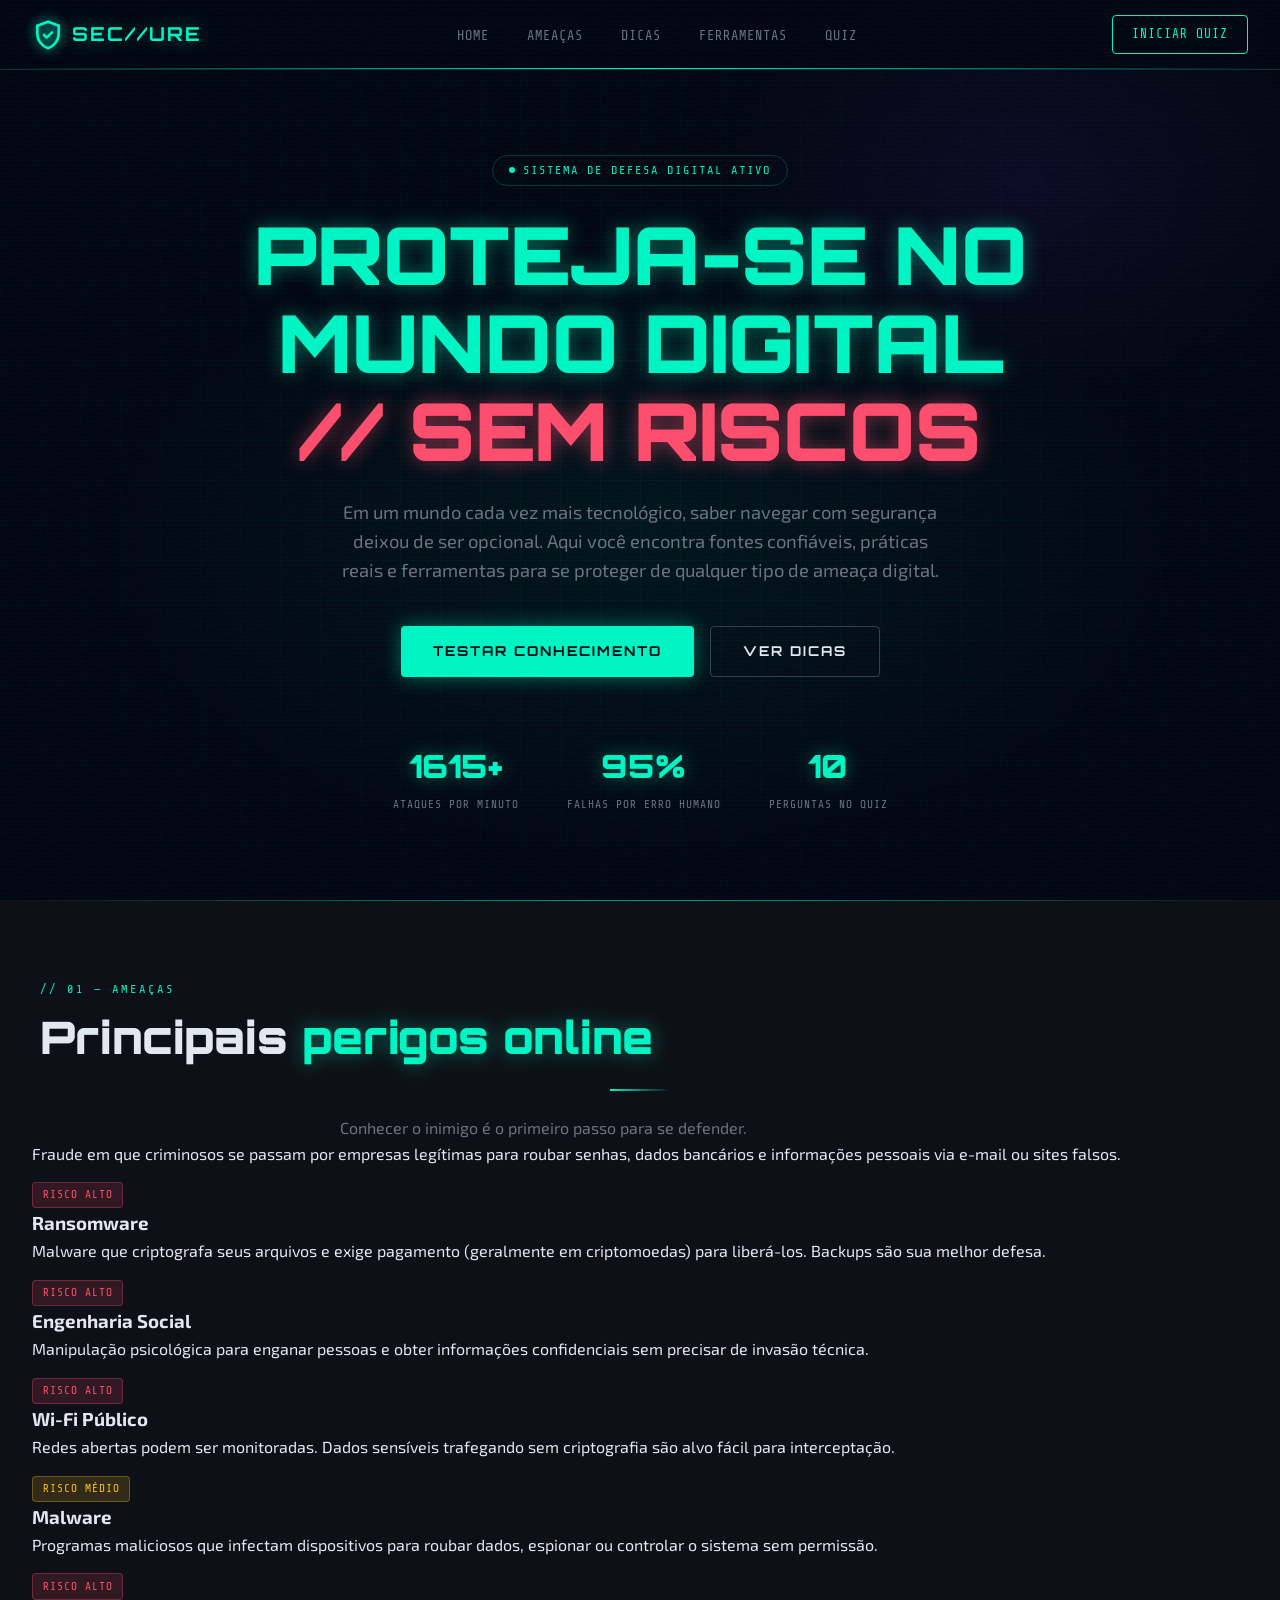
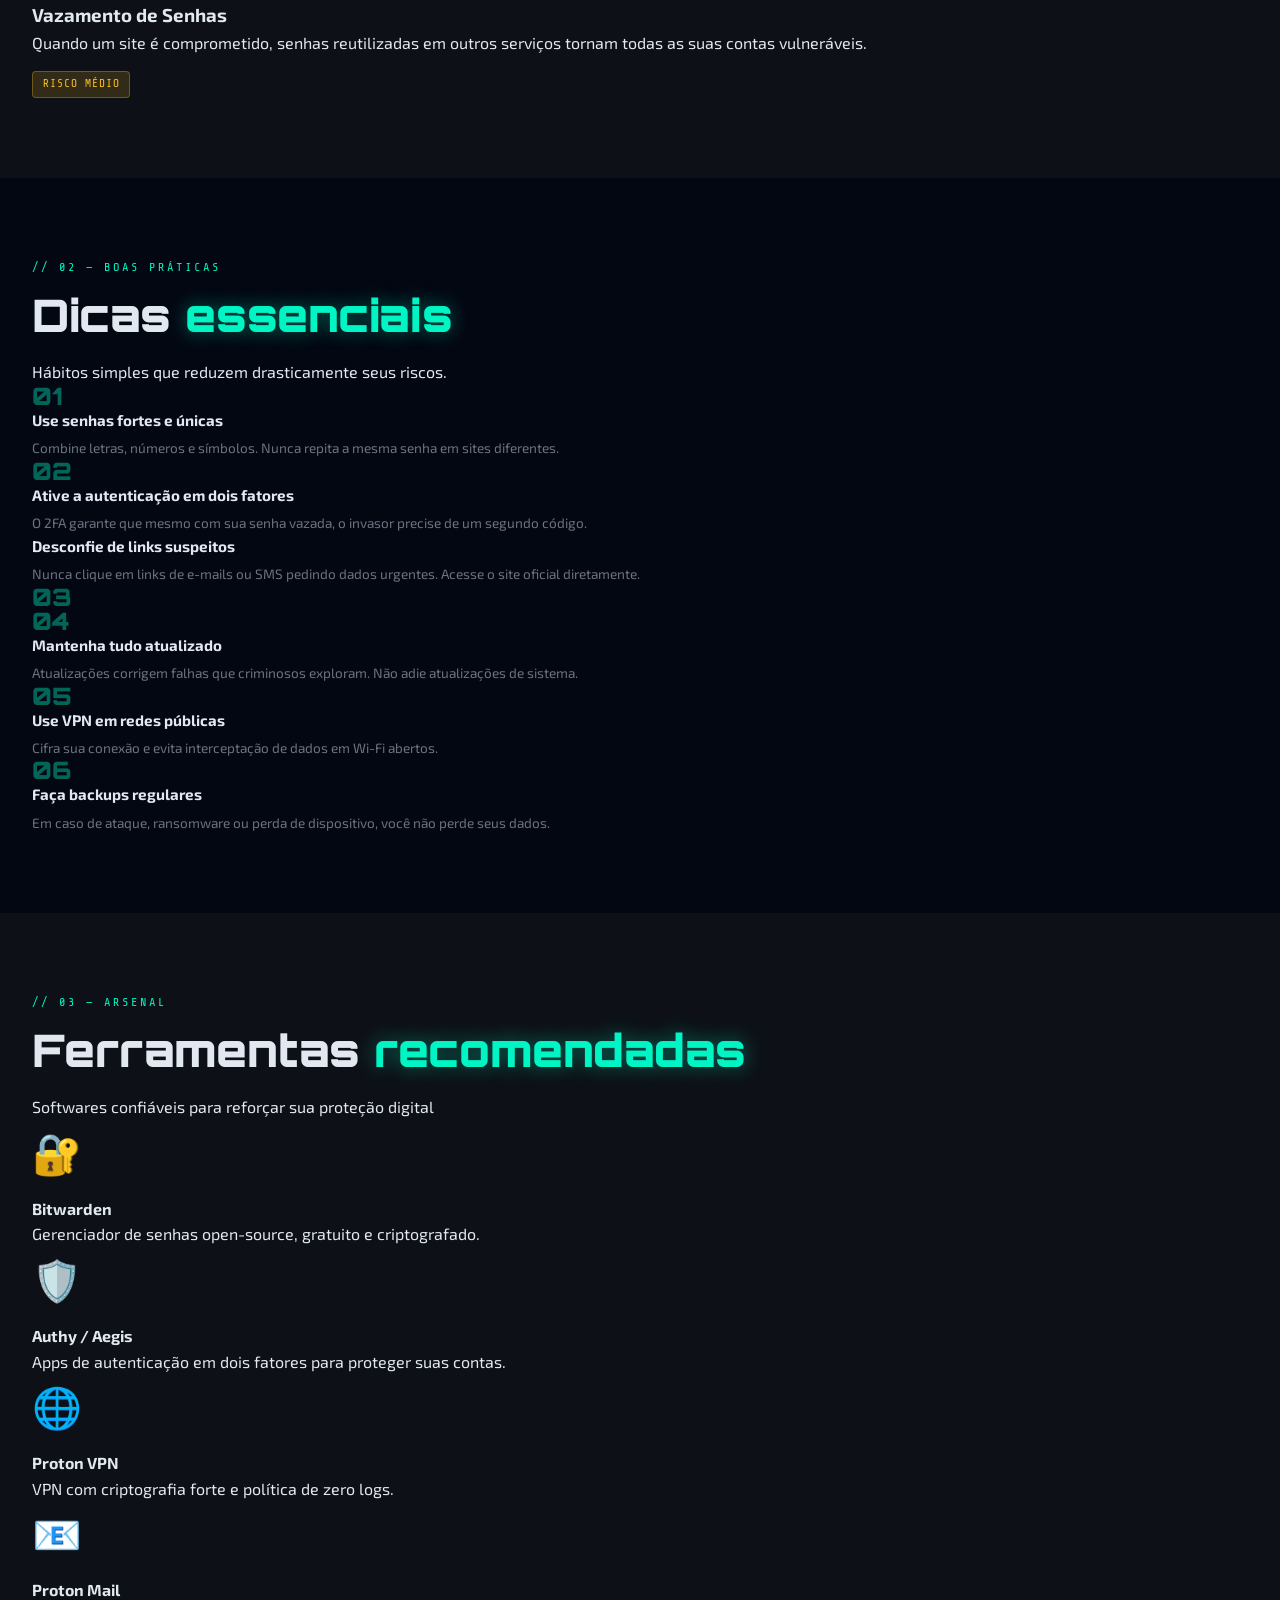
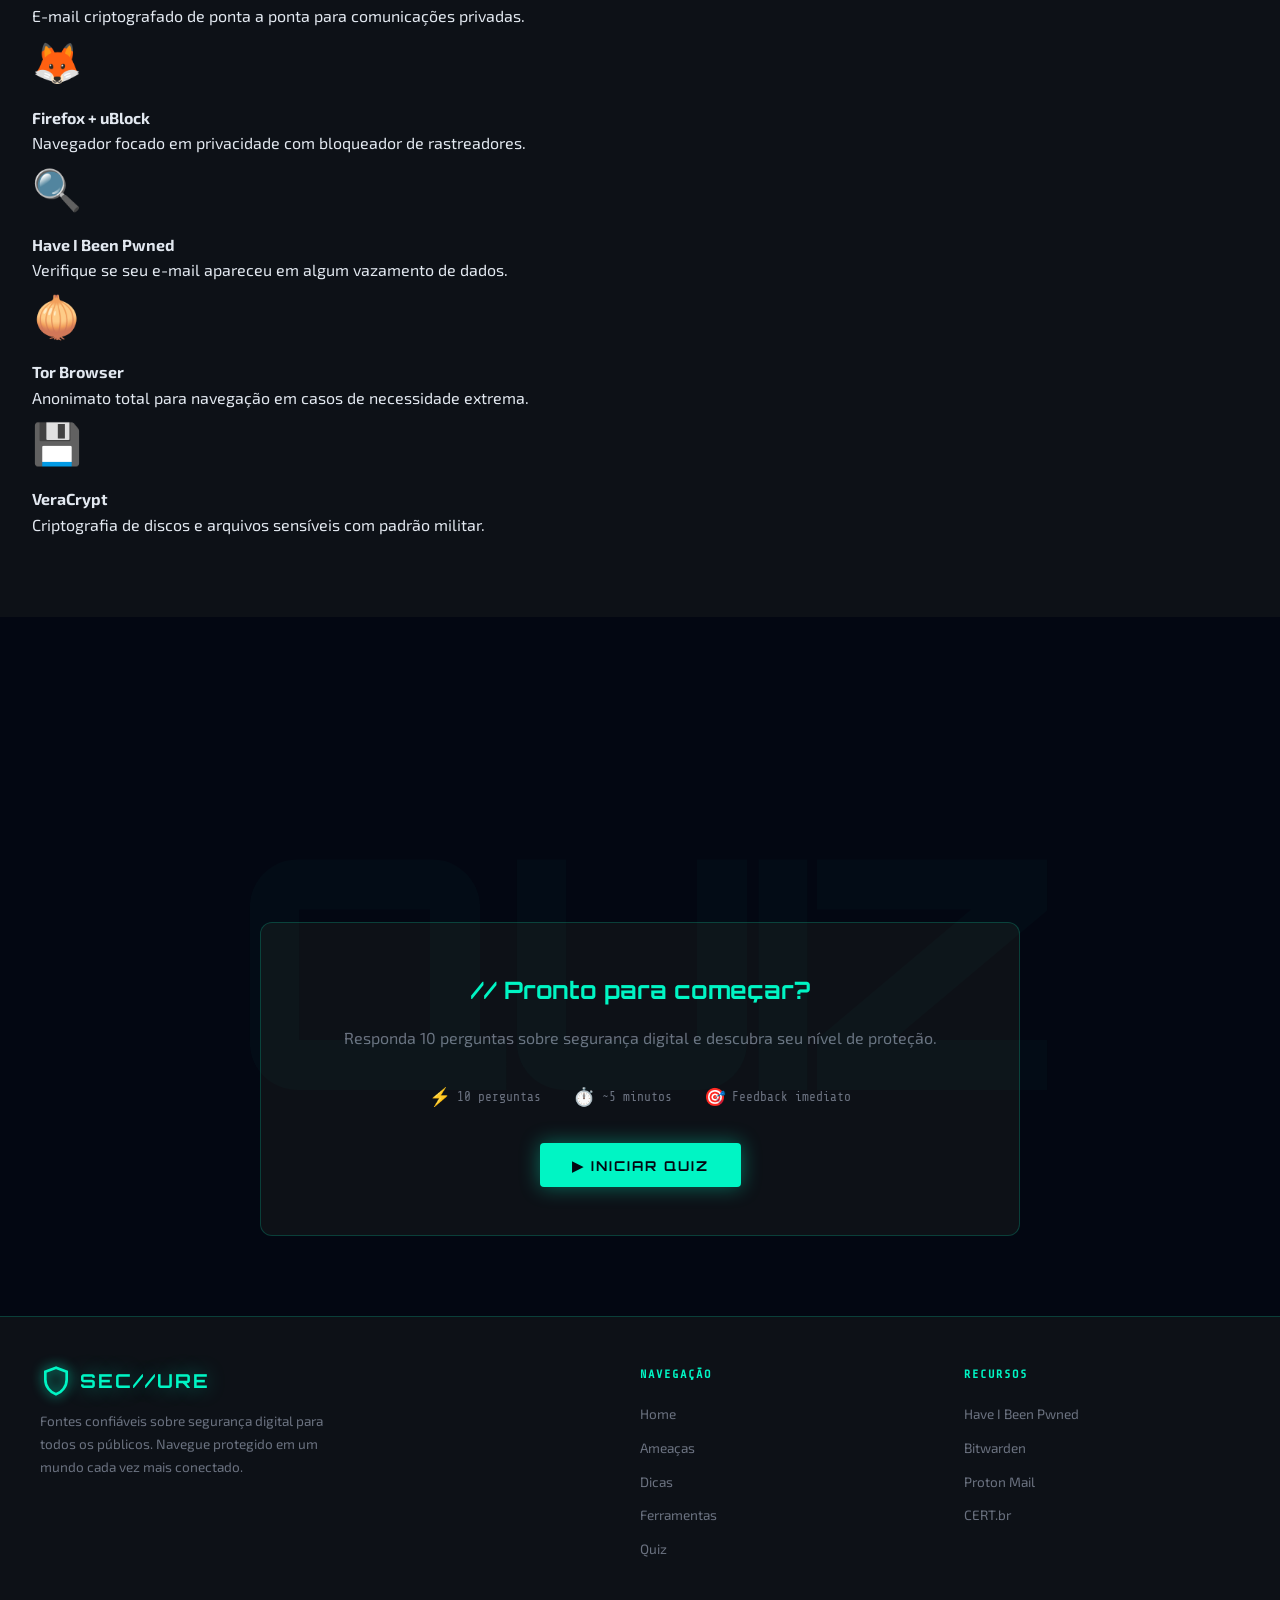
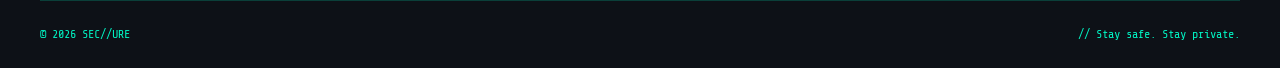
==== index.html @ 91031120 "teste" ====
<!DOCTYPE html>
<html lang="pt-BR">
<head>
  <meta charset="UTF-8" />
  <meta name="viewport" content="width=device-width, initial-scale=1.0" />
  <meta name="description" content="Segurança Digital — aprenda a navegar com segurança no mundo digital. Dicas, ameaças, ferramentas e quiz interativo." />
  <title>Segurança Digital — Proteja-se no Mundo Digital</title>
  <link rel="stylesheet" href="./style.css" />
</head>
<body>

  <nav class="navbar">
    <a href="#home" class="nav-logo">
      <svg class="shield-icon" viewBox="0 0 24 24">
        <path d="M12 2 L4 5 V11 C4 16 7.5 20.5 12 22 C16.5 20.5 20 16 20 11 V5 L12 2 Z" />
        <path d="M9 12 L11 14 L15 10" stroke-linecap="round" stroke-linejoin="round" />
      </svg>
      <span>SEC//URE</span>
    </a>
    <ul class="nav-links">
      <li><a href="#home">Home</a></li>
      <li><a href="#ameacas">Ameaças</a></li>
      <li><a href="#dicas">Dicas</a></li>
      <li><a href="#ferramentas">Ferramentas</a></li>
      <li><a href="#quiz">Quiz</a></li>
    </ul>
    <a href="#quiz" class="nav-cta">Iniciar Quiz</a>
    <button class="hamburger" aria-label="Menu">
      <span></span><span></span><span></span>
    </button>
  </nav>

  <section class="hero" id="home">
    <div class="hero-bg"></div>
    <div class="hero-grid"></div>
    <div class="particles"></div>
    <div class="hero-content">
      <span class="hero-badge">SISTEMA DE DEFESA DIGITAL ATIVO</span>
      <h1>
        <span class="hero-typewriter">PROTEJA-SE NO MUNDO DIGITAL</span><br />
        <span class="accent-red">// SEM RISCOS</span>
      </h1>
      <p>
        Em um mundo cada vez mais tecnológico, saber navegar com segurança
        deixou de ser opcional. Aqui você encontra fontes confiáveis,
        práticas reais e ferramentas para se proteger de qualquer tipo
        de ameaça digital.
      </p>
      <div class="hero-btns">
        <a href="#quiz" class="btn-primary">Testar Conhecimento</a>
        <a href="#dicas" class="btn-secondary">Ver Dicas</a>
      </div>
      <div class="hero-stats">
        <div class="stat">
          <div class="stat-number" data-counter="2200" data-suffix="+">0</div>
          <div class="stat-label">Ataques por minuto</div>
        </div>
        <div class="stat">
          <div class="stat-number" data-counter="95" data-suffix="%">0</div>
          <div class="stat-label">Falhas por erro humano</div>
        </div>
        <div class="stat">
          <div class="stat-number" data-counter="10" data-suffix="">0</div>
          <div class="stat-label">Perguntas no quiz</div>
        </div>
      </div>
    </div>
  </section>

  <section id="ameacas">
    <div class="container">

        <span class="section-tag">// 01 — Ameaças</span>
        <h2 class="section-title">Principais <span>perigos online</span></h2>
        <div class="divider"></div>
        <p class="section-subtitle">
          Conhecer o inimigo é o primeiro passo para se defender.
        </p>
      </div>

          <p>Fraude em que criminosos se passam por empresas legítimas para roubar senhas, dados bancários e informações pessoais via e-mail ou sites falsos.</p>
          <span class="threat-badge badge-alto">Risco Alto</span>
       
          <h3>Ransomware</h3>
          <p>Malware que criptografa seus arquivos e exige pagamento (geralmente em criptomoedas) para liberá-los. Backups são sua melhor defesa.</p>
          <span class="threat-badge badge-alto">Risco Alto</span>
      
          <h3>Engenharia Social</h3>
          <p>Manipulação psicológica para enganar pessoas e obter informações confidenciais sem precisar de invasão técnica.</p>
          <span class="threat-badge badge-alto">Risco Alto</span>
      
          <h3>Wi-Fi Público</h3>
          <p>Redes abertas podem ser monitoradas. Dados sensíveis trafegando sem criptografia são alvo fácil para interceptação.</p>
          <span class="threat-badge badge-medio">Risco Médio</span>

          <h3>Malware</h3>
          <p>Programas maliciosos que infectam dispositivos para roubar dados, espionar ou controlar o sistema sem permissão.</p>
          <span class="threat-badge badge-alto">Risco Alto</span>
       
          <h3>Vazamento de Senhas</h3>
          <p>Quando um site é comprometido, senhas reutilizadas em outros serviços tornam todas as suas contas vulneráveis.</p>
          <span class="threat-badge badge-medio">Risco Médio</span>
        </article>
      </div>
    </div>
  </section>

  <section id="dicas">

    
        <span class="section-tag">// 02 — Boas práticas</span>
        <h2 class="section-title">Dicas <span>essenciais</span></h2>
       
        <p>
          Hábitos simples que reduzem drasticamente seus riscos.
        </p>
      </div>
   

            <div class="tip-number">01</div>
            <div class="tip-content">
              <h4>Use senhas fortes e únicas</h4>
              <p>Combine letras, números e símbolos. Nunca repita a mesma senha em sites diferentes.</p>
            </div>
          </div>
       
            <div class="tip-number">02</div>
            <div class="tip-content">
              <h4>Ative a autenticação em dois fatores</h4>
              <p>O 2FA garante que mesmo com sua senha vazada, o invasor precise de um segundo código.</p>
            </div>
          </div>
       
            <div class="tip-content">
              <h4>Desconfie de links suspeitos</h4>
              <p>Nunca clique em links de e-mails ou SMS pedindo dados urgentes. Acesse o site oficial diretamente.</p>
            </div>
            <div class="tip-number">03</div>
          </div>
        
            <div class="tip-number">04</div>
            <div class="tip-content">
              <h4>Mantenha tudo atualizado</h4>
              <p>Atualizações corrigem falhas que criminosos exploram. Não adie atualizações de sistema.</p>
            </div>
          </div>
       
            <div class="tip-number">05</div>
            <div class="tip-content">
              <h4>Use VPN em redes públicas</h4>
              <p>Cifra sua conexão e evita interceptação de dados em Wi-Fi abertos.</p>
            </div>
          </div>
   
            <div class="tip-number">06</div>
            <div class="tip-content">
              <h4>Faça backups regulares</h4>
              <p>Em caso de ataque, ransomware ou perda de dispositivo, você não perde seus dados.</p>
            </div>
          </div>
        </div>
      </div>
    </div>
  </section>

  <section id="ferramentas">
    
        <span class="section-tag">// 03 — Arsenal</span>
        <h2 class="section-title">Ferramentas <span>recomendadas</span></h2>
  
        <p >
          Softwares confiáveis para reforçar sua proteção digital
        </p>
      </div>
      <div>
      
          <span class="tool-emoji">🔐</span>
          <h4>Bitwarden</h4>
          <p>Gerenciador de senhas open-source, gratuito e criptografado.</p>
        </div>
      
          <span class="tool-emoji">🛡️</span>
          <h4>Authy / Aegis</h4>
          <p>Apps de autenticação em dois fatores para proteger suas contas.</p>
        </div>
        
          <span class="tool-emoji">🌐</span>
          <h4>Proton VPN</h4>
          <p>VPN com criptografia forte e política de zero logs.</p>
        </div>
 
          <span class="tool-emoji">📧</span>
          <h4>Proton Mail</h4>
          <p>E-mail criptografado de ponta a ponta para comunicações privadas.</p>
        </div>
    
          <span class="tool-emoji">🦊</span>
          <h4>Firefox + uBlock</h4>
          <p>Navegador focado em privacidade com bloqueador de rastreadores.</p>
        </div>
   
          <span class="tool-emoji">🔍</span>
          <h4>Have I Been Pwned</h4>
          <p>Verifique se seu e-mail apareceu em algum vazamento de dados.</p>
        </div>
   
          <span class="tool-emoji">🧅</span>
          <h4>Tor Browser</h4>
          <p>Anonimato total para navegação em casos de necessidade extrema.</p>
        </div>
          <span class="tool-emoji">💾</span>
          <h4>VeraCrypt</h4>
          <p>Criptografia de discos e arquivos sensíveis com padrão militar.</p>
        </div>
      </div>
    </div>
  </section>

  <section id="quiz">
    <div class="container">
      <div class="section-header animate-up">
        <span class="section-tag">// 04 — Teste</span>
        <h2 class="section-title">Quiz de <span>Segurança Digital</span></h2>
        <div class="divider"></div>
        <p class="section-subtitle">
          10 perguntas para descobrir o quão protegido você realmente está.
        </p>
      </div>
      <div class="quiz-wrapper">

        <div class="quiz-intro">
          <h3>// Pronto para começar?</h3>
          <p>Responda 10 perguntas sobre segurança digital e descubra seu nível de proteção.</p>
          <div class="quiz-meta">
            <div class="quiz-meta-item"><span>⚡</span><span>10 perguntas</span></div>
            <div class="quiz-meta-item"><span>⏱️</span><span>~5 minutos</span></div>
            <div class="quiz-meta-item"><span>🎯</span><span>Feedback imediato</span></div>
          </div>
          <button id="quiz-start-btn" class="btn-primary">▶ Iniciar Quiz</button>
        </div>

        <div class="quiz-active">
            <div class="quiz-counter">Pergunta <span>1</span> de <span>10</span></div>
          <div class="quiz-question-block">
            <h3 class="quiz-question-text">Carregando pergunta...</h3>
            <div class="quiz-options"></div>
            <div class="quiz-feedback"></div>
          </div>
          <div class="quiz-nav">
            <button id="quiz-next-btn" class="btn-primary" onclick="nextQuestion()" style="display:none;">
              Próxima →
            </button>
          </div>
        </div>

        <div class="quiz-result">
          <div class="result-card">
            <div class="result-score-ring">
              <svg width="140" height="140" viewBox="0 0 120 120">
                <circle class="ring-bg" cx="60" cy="60" r="54"></circle>
                <circle class="ring-fill" cx="60" cy="60" r="54"></circle>
              </svg>
              <div class="result-score-text">
                <span class="result-score-pct">0%</span>
                <span class="result-score-label">Acertos</span>
              </div>
            </div>
            <h3 class="result-title">Calculando...</h3>
            <p class="result-msg"></p>
            <div class="result-breakdown">
              <div class="breakdown-item">
                <div class="breakdown-num num-correct">0</div>
                <div class="breakdown-lbl">Corretas</div>
              </div>
              <div class="breakdown-item">
                <div class="breakdown-num num-wrong">0</div>
                <div class="breakdown-lbl">Erradas</div>
              </div>
              <div class="breakdown-item">
                <div class="breakdown-num num-total">0</div>
                <div class="breakdown-lbl">Total</div>
              </div>
            </div>
            <button id="quiz-restart-btn" class="btn-primary">↻ Refazer Quiz</button>
          </div>
        </div>
      </div>
    </div>
  </section>

  <footer>
    <div class="footer-grid">
      <div class="footer-brand">
        <div class="nav-logo">
          <svg class="shield-icon" viewBox="0 0 24 24">
            <path d="M12 2 L4 5 V11 C4 16 7.5 20.5 12 22 C16.5 20.5 20 16 20 11 V5 L12 2 Z" />
          </svg>
          <span>SEC//URE</span>
        </div>
        <p>Fontes confiáveis sobre segurança digital para todos os públicos. Navegue protegido em um mundo cada vez mais conectado.</p>
      </div>
      <div class="footer-col">
        <h5>Navegação</h5>
        <ul>
          <li><a href="#home">Home</a></li>
          <li><a href="#ameacas">Ameaças</a></li>
          <li><a href="#dicas">Dicas</a></li>
          <li><a href="#ferramentas">Ferramentas</a></li>
          <li><a href="#quiz">Quiz</a></li>
        </ul>
      </div>
      <div class="footer-col">
        <h5>Recursos</h5>
        <ul>
          <li><a href="https://haveibeenpwned.com" target="_blank" rel="noopener">Have I Been Pwned</a></li>
          <li><a href="https://bitwarden.com" target="_blank" rel="noopener">Bitwarden</a></li>
          <li><a href="https://protonmail.com" target="_blank" rel="noopener">Proton Mail</a></li>
          <li><a href="https://www.cert.br" target="_blank" rel="noopener">CERT.br</a></li>
        </ul>
      </div>
    </div>
    <div class="footer-bottom">
      <span>© 2026 SEC//URE</span>
      <span>// Stay safe. Stay private.</span>
    </div>
  </footer>
  <script src="./main.js"></script>
</body>
</html>
---- style.css ----
@import url('https://fonts.googleapis.com/css2?family=Share+Tech+Mono&family=Exo+2:wght@300;400;600;700;900&family=Orbitron:wght@400;700;900&display=swap');


:root {
  --primary: #00f5c4;
  --primary-dim: #00c49a;
  --secondary: #ff4d6d;
  --accent: #7b2fff;
  --bg-deep: #030712;
  --bg-card: #0d1117;
  --bg-panel: #111827;
  --border: rgba(0, 245, 196, 0.2);
  --border-bright: rgba(0, 245, 196, 0.6);
  --text: #e2e8f0;
  --text-muted: #6b7280;
  --text-code: #00f5c4;
  --glow: 0 0 20px rgba(0, 245, 196, 0.4);
  --glow-strong: 0 0 40px rgba(0, 245, 196, 0.6);
  --glow-red: 0 0 20px rgba(255, 77, 109, 0.5);
  --font-display: 'Orbitron', monospace;
  --font-ui: 'Exo 2', sans-serif;
  --font-mono: 'Share Tech Mono', monospace;
}

*, *::before, *::after { box-sizing: border-box; margin: 0; padding: 0; }

html { scroll-behavior: smooth; font-size: 16px; }

body {
  font-family: var(--font-ui);
  background-color: var(--bg-deep);
  color: var(--text);
  line-height: 1.6;
  overflow-x: hidden;
  cursor: default;
}


body::before {
  content: '';
  position: fixed;
  inset: 0;
  background: repeating-linear-gradient(
    0deg,
    transparent,
    transparent 2px,
    rgba(0, 245, 196, 0.015) 2px,
    rgba(0, 245, 196, 0.015) 4px
  );
  pointer-events: none;
  z-index: 9999;
}


body::after {
  content: '';
  position: fixed;
  inset: 0;
  background-image: url("data:image/svg+xml,%3Csvg viewBox='0 0 200 200' xmlns='http://www.w3.org/2000/svg'%3E%3Cfilter id='n'%3E%3CfeTurbulence type='fractalNoise' baseFrequency='0.9' numOctaves='4' stitchTiles='stitch'/%3E%3C/filter%3E%3Crect width='100%25' height='100%25' filter='url(%23n)' opacity='0.03'/%3E%3C/svg%3E");
  pointer-events: none;
  z-index: 9998;
  opacity: 0.4;
}

a { color: var(--primary); text-decoration: none; transition: color 0.2s; }
a:hover { color: #fff; }


.navbar {
  position: fixed;
  top: 0;
  left: 0;
  right: 0;
  z-index: 1000;
  display: flex;
  align-items: center;
  justify-content: space-between;
  padding: 0 2rem;
  height: 70px;
  background: rgba(3, 7, 18, 0.85);
  backdrop-filter: blur(12px);
  border-bottom: 1px solid var(--border);
}

.navbar::after {
  content: '';
  position: absolute;
  bottom: 0;
  left: 0;
  width: 100%;
  height: 1px;
  background: linear-gradient(90deg, transparent, var(--primary), transparent);
  animation: scanBar 4s linear infinite;
}

@keyframes scanBar {
  0% { transform: scaleX(0); transform-origin: left; }
  50% { transform: scaleX(1); transform-origin: left; }
  50.01% { transform: scaleX(1); transform-origin: right; }
  100% { transform: scaleX(0); transform-origin: right; }
}

.nav-logo {
  font-family: var(--font-display);
  font-size: 1.2rem;
  font-weight: 700;
  color: var(--primary);
  text-shadow: var(--glow);
  letter-spacing: 2px;
  display: flex;
  align-items: center;
  gap: 0.5rem;
}

.nav-logo .shield-icon {
  width: 32px;
  height: 32px;
  fill: none;
  stroke: var(--primary);
  stroke-width: 2;
  filter: drop-shadow(0 0 6px var(--primary));
}

.nav-links {
  display: flex;
  list-style: none;
  gap: 0.25rem;
}

.nav-links a {
  font-family: var(--font-mono);
  font-size: 0.85rem;
  color: var(--text-muted);
  padding: 0.4rem 1rem;
  border: 1px solid transparent;
  border-radius: 4px;
  letter-spacing: 1px;
  transition: all 0.3s;
  text-transform: uppercase;
}

.nav-links a:hover,
.nav-links a.active {
  color: var(--primary);
  border-color: var(--border);
  background: rgba(0, 245, 196, 0.07);
  text-shadow: var(--glow);
}

.nav-cta {
  font-family: var(--font-mono);
  font-size: 0.8rem;
  padding: 0.5rem 1.2rem;
  background: transparent;
  border: 1px solid var(--primary);
  color: var(--primary);
  border-radius: 4px;
  cursor: pointer;
  letter-spacing: 1px;
  text-transform: uppercase;
  transition: all 0.3s;
  text-shadow: var(--glow);
  box-shadow: inset 0 0 0 0 var(--primary);
}

.nav-cta:hover {
  background: var(--primary);
  color: var(--bg-deep);
  box-shadow: var(--glow-strong);
}

.hamburger {
  display: none;
  flex-direction: column;
  gap: 5px;
  cursor: pointer;
  background: none;
  border: none;
  padding: 4px;
}

.hamburger span {
  display: block;
  width: 25px;
  height: 2px;
  background: var(--primary);
  transition: all 0.3s;
}


.hero {
  min-height: 100vh;
  display: flex;
  align-items: center;
  justify-content: center;
  position: relative;
  overflow: hidden;
  padding: 100px 2rem 2rem;
}

.hero-bg {
  position: absolute;
  inset: 0;
  background:
    radial-gradient(ellipse 60% 50% at 50% 60%, rgba(0, 245, 196, 0.06) 0%, transparent 70%),
    radial-gradient(ellipse 40% 40% at 80% 20%, rgba(123, 47, 255, 0.08) 0%, transparent 60%);
}

.hero-grid {
  position: absolute;
  inset: 0;
  background-image:
    linear-gradient(rgba(0, 245, 196, 0.04) 1px, transparent 1px),
    linear-gradient(90deg, rgba(0, 245, 196, 0.04) 1px, transparent 1px);
  background-size: 40px 40px;
  mask-image: radial-gradient(ellipse 80% 80% at 50% 50%, black, transparent);
}

.hero-content {
  position: relative;
  text-align: center;
  max-width: 900px;
}

.hero-badge {
  display: inline-flex;
  align-items: center;
  gap: 0.5rem;
  font-family: var(--font-mono);
  font-size: 0.75rem;
  color: var(--primary);
  border: 1px solid var(--border);
  padding: 0.3rem 1rem;
  border-radius: 999px;
  margin-bottom: 1.5rem;
  letter-spacing: 2px;
  animation: fadeUp 0.8s ease 0.1s both;
}

.hero-badge::before {
  content: '';
  width: 6px;
  height: 6px;
  background: var(--primary);
  border-radius: 50%;
  box-shadow: var(--glow);
  animation: blink 1.5s step-end infinite;
}

@keyframes blink {
  50% { opacity: 0; }
}

.hero h1 {
  font-family: var(--font-display);
  font-size: clamp(2.5rem, 7vw, 5rem);
  font-weight: 900;
  line-height: 1.1;
  margin-bottom: 1.5rem;
  animation: fadeUp 0.8s ease 0.2s both;
}

.hero h1 span {
  color: var(--primary);
  text-shadow: var(--glow);
}

.hero h1 .accent-red {
  color: var(--secondary);
  text-shadow: var(--glow-red);
}

.hero p {
  font-size: 1.15rem;
  color: var(--text-muted);
  max-width: 600px;
  margin: 0 auto 2.5rem;
  animation: fadeUp 0.8s ease 0.35s both;
}

.hero-btns {
  display: flex;
  gap: 1rem;
  justify-content: center;
  flex-wrap: wrap;
  animation: fadeUp 0.8s ease 0.5s both;
}

.btn-primary {
  display: inline-flex;
  align-items: center;
  gap: 0.5rem;
  padding: 0.85rem 2rem;
  background: var(--primary);
  color: var(--bg-deep);
  font-family: var(--font-display);
  font-size: 0.85rem;
  font-weight: 700;
  letter-spacing: 2px;
  border: none;
  border-radius: 4px;
  cursor: pointer;
  text-transform: uppercase;
  transition: all 0.3s;
  box-shadow: var(--glow);
}

.btn-primary:hover {
  background: #fff;
  box-shadow: 0 0 40px rgba(0, 245, 196, 0.8);
  transform: translateY(-2px);
}

.btn-secondary {
  display: inline-flex;
  align-items: center;
  gap: 0.5rem;
  padding: 0.85rem 2rem;
  background: transparent;
  color: var(--text);
  font-family: var(--font-display);
  font-size: 0.85rem;
  font-weight: 700;
  letter-spacing: 2px;
  border: 1px solid rgba(255,255,255,0.2);
  border-radius: 4px;
  cursor: pointer;
  text-transform: uppercase;
  transition: all 0.3s;
}

.btn-secondary:hover {
  border-color: var(--primary);
  color: var(--primary);
  background: rgba(0, 245, 196, 0.07);
}

.hero-stats {
  display: flex;
  gap: 3rem;
  justify-content: center;
  margin-top: 4rem;
  animation: fadeUp 0.8s ease 0.65s both;
}

.stat {
  text-align: center;
}

.stat-number {
  font-family: var(--font-display);
  font-size: 2rem;
  font-weight: 900;
  color: var(--primary);
  text-shadow: var(--glow);
}

.stat-label {
  font-family: var(--font-mono);
  font-size: 0.7rem;
  color: var(--text-muted);
  letter-spacing: 1px;
  text-transform: uppercase;
  margin-top: 0.25rem;
}


.particles {
  position: absolute;
  inset: 0;
  overflow: hidden;
  pointer-events: none;
}

.particle {
  position: absolute;
  width: 2px;
  height: 2px;
  background: var(--primary);
  border-radius: 50%;
  animation: float linear infinite;
  opacity: 0;
}

@keyframes float {
  0% { transform: translateY(100vh) translateX(0); opacity: 0; }
  10% { opacity: 1; }
  90% { opacity: 1; }
  100% { transform: translateY(-10vh) translateX(80px); opacity: 0; }
}


section {
  padding: 5rem 2rem;
}

.container {
  max-width: 1200px;
  margin: 0 auto;
}

.section-header {
  text-align: center;
  margin-bottom: 4rem;
}

.section-tag {
  font-family: var(--font-mono);
  font-size: 0.75rem;
  color: var(--primary);
  letter-spacing: 3px;
  text-transform: uppercase;
  display: block;
  margin-bottom: 0.75rem;
}

.section-title {
  font-family: var(--font-display);
  font-size: clamp(1.8rem, 4vw, 2.8rem);
  font-weight: 900;
  line-height: 1.2;
  margin-bottom: 1rem;
}

.section-title span {
  color: var(--primary);
  text-shadow: var(--glow);
}

.section-subtitle {
  color: var(--text-muted);
  font-size: 1rem;
  max-width: 600px;
  margin: 0 auto;
}


.divider {
  width: 60px;
  height: 2px;
  background: linear-gradient(90deg, var(--primary), transparent);
  margin: 1.5rem auto;
}


#ameacas {
  background: var(--bg-card);
  position: relative;
  overflow: hidden;
}

#ameacas::before {
  content: '';
  position: absolute;
  top: 0; left: 0; right: 0;
  height: 1px;
  background: linear-gradient(90deg, transparent, var(--border-bright), transparent);
}

.threats-grid {
  display: grid;
  grid-template-columns: repeat(auto-fit, minmax(280px, 1fr));
  gap: 1.5rem;
}

.threat-card {
  background: var(--bg-panel);
  border: 1px solid var(--border);
  border-radius: 8px;
  padding: 2rem;
  position: relative;
  overflow: hidden;
  transition: all 0.4s;
  cursor: default;
}

.threat-card::before {
  content: '';
  position: absolute;
  inset: 0;
  background: linear-gradient(135deg, rgba(0,245,196,0.05) 0%, transparent 60%);
  opacity: 0;
  transition: opacity 0.4s;
}

.threat-card:hover {
  border-color: var(--primary);
  transform: translateY(-4px);
  box-shadow: var(--glow), 0 20px 40px rgba(0,0,0,0.4);
}

.threat-card:hover::before { opacity: 1; }

.threat-icon {
  width: 50px;
  height: 50px;
  border-radius: 8px;
  background: rgba(0, 245, 196, 0.1);
  border: 1px solid var(--border);
  display: flex;
  align-items: center;
  justify-content: center;
  margin-bottom: 1.25rem;
  font-size: 1.5rem;
  transition: all 0.4s;
}

.threat-card:hover .threat-icon {
  background: rgba(0, 245, 196, 0.2);
  box-shadow: var(--glow);
}

.threat-card h3 {
  font-family: var(--font-display);
  font-size: 1rem;
  font-weight: 700;
  margin-bottom: 0.75rem;
  color: #fff;
  letter-spacing: 1px;
}

.threat-card p {
  font-size: 0.9rem;
  color: var(--text-muted);
  line-height: 1.7;
}

.threat-badge {
  display: inline-flex;
  align-items: center;
  gap: 0.3rem;
  font-family: var(--font-mono);
  font-size: 0.7rem;
  padding: 0.2rem 0.6rem;
  border-radius: 4px;
  margin-top: 1rem;
  letter-spacing: 1px;
  text-transform: uppercase;
}

.badge-alto { background: rgba(255,77,109,0.15); color: var(--secondary); border: 1px solid rgba(255,77,109,0.3); }
.badge-medio { background: rgba(251,191,36,0.15); color: #fbbf24; border: 1px solid rgba(251,191,36,0.3); }
.badge-baixo { background: rgba(0,245,196,0.15); color: var(--primary); border: 1px solid var(--border); }


#dicas {
  position: relative;
}

.tips-layout {
  display: grid;
  grid-template-columns: 1fr 1fr;
  gap: 4rem;
  align-items: center;
}

.tips-visual {
  position: relative;
}

.shield-visual {
  width: 100%;
  max-width: 380px;
  margin: 0 auto;
  display: block;
}

.tips-list {
  display: flex;
  flex-direction: column;
  gap: 1rem;
}

.tip-item {
  display: flex;
  gap: 1rem;
  padding: 1.25rem;
  background: var(--bg-card);
  border: 1px solid var(--border);
  border-radius: 8px;
  transition: all 0.3s;
  cursor: default;
}

.tip-item:hover {
  border-color: var(--primary);
  background: var(--bg-panel);
  transform: translateX(4px);
}

.tip-number {
  font-family: var(--font-display);
  font-size: 1.5rem;
  font-weight: 900;
  color: var(--primary);
  opacity: 0.4;
  flex-shrink: 0;
  line-height: 1;
}

.tip-item:hover .tip-number { opacity: 1; text-shadow: var(--glow); }

.tip-content h4 {
  font-family: var(--font-ui);
  font-weight: 700;
  margin-bottom: 0.3rem;
  font-size: 0.95rem;
}

.tip-content p {
  font-size: 0.85rem;
  color: var(--text-muted);
  line-height: 1.6;
}


#ferramentas {
  background: var(--bg-card);
  position: relative;
}

.tools-grid {
  display: grid;
  grid-template-columns: repeat(auto-fit, minmax(220px, 1fr));
  gap: 1.25rem;
}

.tool-card {
  background: var(--bg-panel);
  border: 1px solid var(--border);
  border-radius: 8px;
  padding: 1.5rem;
  text-align: center;
  transition: all 0.3s;
  position: relative;
  overflow: hidden;
}

.tool-card::after {
  content: '';
  position: absolute;
  bottom: 0; left: 0; right: 0;
  height: 2px;
  background: var(--primary);
  transform: scaleX(0);
  transition: transform 0.3s;
}

.tool-card:hover {
  border-color: var(--border-bright);
  transform: translateY(-3px);
  box-shadow: 0 10px 30px rgba(0,0,0,0.3);
}

.tool-card:hover::after { transform: scaleX(1); }

.tool-emoji {
  font-size: 2.5rem;
  margin-bottom: 0.75rem;
  display: block;
}

.tool-card h4 {
  font-family: var(--font-display);
  font-size: 0.85rem;
  font-weight: 700;
  letter-spacing: 1px;
  margin-bottom: 0.5rem;
  color: var(--primary);
}

.tool-card p {
  font-size: 0.8rem;
  color: var(--text-muted);
  line-height: 1.6;
}


#quiz {
  position: relative;
  overflow: hidden;
}

#quiz::before {
  content: 'QUIZ';
  position: absolute;
  font-family: var(--font-display);
  font-size: 20rem;
  font-weight: 900;
  color: rgba(0, 245, 196, 0.02);
  top: 50%;
  left: 50%;
  transform: translate(-50%, -50%);
  pointer-events: none;
  letter-spacing: -1rem;
}

.quiz-wrapper {
  max-width: 760px;
  margin: 0 auto;
}

.quiz-intro {
  background: var(--bg-card);
  border: 1px solid var(--border);
  border-radius: 12px;
  padding: 3rem;
  text-align: center;
}

.quiz-intro h3 {
  font-family: var(--font-display);
  font-size: 1.5rem;
  font-weight: 700;
  margin-bottom: 1rem;
  color: var(--primary);
}

.quiz-intro p {
  color: var(--text-muted);
  margin-bottom: 2rem;
}

.quiz-meta {
  display: flex;
  justify-content: center;
  gap: 2rem;
  margin-bottom: 2rem;
}

.quiz-meta-item {
  display: flex;
  align-items: center;
  gap: 0.4rem;
  font-family: var(--font-mono);
  font-size: 0.8rem;
  color: var(--text-muted);
}

.quiz-meta-item span:first-child {
  color: var(--primary);
  font-size: 1.1rem;
}

/* Quiz Active */
.quiz-active { display: none; }

.quiz-counter {
  font-family: var(--font-mono);
  font-size: 0.75rem;
  color: var(--text-muted);
  margin-bottom: 2rem;
  letter-spacing: 2px;
}

.quiz-counter span { color: var(--primary); }

.quiz-question-block {
  background: var(--bg-card);
  border: 1px solid var(--border);
  border-radius: 12px;
  padding: 2.5rem;
  margin-bottom: 1.5rem;
}

.quiz-question-block h3 {
  font-family: var(--font-ui);
  font-size: 1.15rem;
  font-weight: 600;
  line-height: 1.5;
  margin-bottom: 2rem;
}

.quiz-options {
  display: flex;
  flex-direction: column;
  gap: 0.75rem;
}

.quiz-option {
  display: flex;
  align-items: center;
  gap: 1rem;
  padding: 1rem 1.25rem;
  background: var(--bg-panel);
  border: 1px solid var(--border);
  border-radius: 8px;
  cursor: pointer;
  transition: all 0.25s;
  text-align: left;
  width: 100%;
  color: var(--text);
  font-family: var(--font-ui);
  font-size: 0.95rem;
}

.quiz-option:hover:not(:disabled) {
  border-color: var(--primary);
  background: rgba(0, 245, 196, 0.05);
}

.quiz-option-letter {
  width: 28px;
  height: 28px;
  border-radius: 6px;
  background: rgba(0, 245, 196, 0.1);
  border: 1px solid var(--border);
  display: flex;
  align-items: center;
  justify-content: center;
  font-family: var(--font-mono);
  font-size: 0.8rem;
  color: var(--primary);
  flex-shrink: 0;
  font-weight: 700;
  transition: all 0.25s;
}

.quiz-option:hover:not(:disabled) .quiz-option-letter {
  background: var(--primary);
  color: var(--bg-deep);
}

.quiz-option.correct {
  border-color: var(--primary);
  background: rgba(0, 245, 196, 0.1);
}

.quiz-option.correct .quiz-option-letter {
  background: var(--primary);
  color: var(--bg-deep);
}

.quiz-option.wrong {
  border-color: var(--secondary);
  background: rgba(255, 77, 109, 0.1);
}

.quiz-option.wrong .quiz-option-letter {
  background: var(--secondary);
  color: #fff;
  border-color: var(--secondary);
}

.quiz-option:disabled { cursor: not-allowed; opacity: 0.7; }

.quiz-feedback {
  padding: 1rem 1.25rem;
  border-radius: 8px;
  font-size: 0.9rem;
  margin-top: 1rem;
  display: none;
  align-items: flex-start;
  gap: 0.75rem;
}

.quiz-feedback.show { display: flex; }

.quiz-feedback.feedback-correct {
  background: rgba(0, 245, 196, 0.1);
  border: 1px solid rgba(0, 245, 196, 0.3);
  color: var(--primary);
}

.quiz-feedback.feedback-wrong {
  background: rgba(255, 77, 109, 0.1);
  border: 1px solid rgba(255, 77, 109, 0.3);
  color: var(--secondary);
}

.quiz-nav {
  display: flex;
  justify-content: flex-end;
}


.quiz-result { display: none; }

.result-card {
  background: var(--bg-card);
  border: 1px solid var(--border);
  border-radius: 12px;
  padding: 3rem;
  text-align: center;
}

.result-score-ring {
  width: 140px;
  height: 140px;
  margin: 0 auto 2rem;
  position: relative;
}

.result-score-ring svg { transform: rotate(-90deg); }

.ring-bg { fill: none; stroke: var(--bg-panel); stroke-width: 8; }
.ring-fill { fill: none; stroke: var(--primary); stroke-width: 8; stroke-linecap: round; filter: drop-shadow(0 0 8px var(--primary)); transition: stroke-dashoffset 1.5s ease; }

.result-score-text {
  position: absolute;
  inset: 0;
  display: flex;
  flex-direction: column;
  align-items: center;
  justify-content: center;
}

.result-score-pct {
  font-family: var(--font-display);
  font-size: 2rem;
  font-weight: 900;
  color: var(--primary);
  text-shadow: var(--glow);
}

.result-score-label {
  font-family: var(--font-mono);
  font-size: 0.65rem;
  color: var(--text-muted);
  text-transform: uppercase;
  letter-spacing: 1px;
}

.result-title {
  font-family: var(--font-display);
  font-size: 1.5rem;
  font-weight: 900;
  margin-bottom: 0.5rem;
}

.result-msg {
  color: var(--text-muted);
  margin-bottom: 2rem;
  font-size: 0.95rem;
}

.result-breakdown {
  display: flex;
  justify-content: center;
  gap: 2rem;
  margin-bottom: 2rem;
  flex-wrap: wrap;
}

.breakdown-item {
  text-align: center;
}

.breakdown-num {
  font-family: var(--font-display);
  font-size: 1.5rem;
  font-weight: 900;
}

.breakdown-lbl {
  font-family: var(--font-mono);
  font-size: 0.7rem;
  color: var(--text-muted);
  text-transform: uppercase;
  letter-spacing: 1px;
}

.num-correct { color: var(--primary); }
.num-wrong { color: var(--secondary); }
.num-total { color: var(--accent); }


footer {
  background: var(--bg-card);
  border-top: 1px solid var(--border);
  padding: 3rem 2rem 1.5rem;
}

.footer-grid {
  display: grid;
  grid-template-columns: 2fr 1fr 1fr;
  gap: 3rem;
  max-width: 1200px;
  margin: 0 auto 2rem;
}

.footer-brand p {
  color: var(--text-muted);
  font-size: 0.85rem;
  margin-top: 0.75rem;
  max-width: 300px;
  line-height: 1.7;
}

.footer-col h5 {
  font-family: var(--font-mono);
  font-size: 0.75rem;
  letter-spacing: 2px;
  text-transform: uppercase;
  color: var(--primary);
  margin-bottom: 1rem;
}

.footer-col ul { list-style: none; }
.footer-col li { margin-bottom: 0.5rem; }
.footer-col a {
  font-size: 0.85rem;
  color: var(--text-muted);
  transition: color 0.2s;
}
.footer-col a:hover { color: var(--primary); }

.footer-bottom {
  max-width: 1200px;
  margin: 0 auto;
  padding-top: 1.5rem;
  border-top: 1px solid var(--border);
  display: flex;
  justify-content: space-between;
  align-items: center;
  font-family: var(--font-mono);
  font-size: 0.75rem;
  color: var(--text-muted);
  flex-wrap: wrap;
  gap: 0.5rem;
}

.footer-bottom span { color: var(--primary); }


@keyframes fadeUp {
  from { opacity: 0; transform: translateY(24px); }
  to { opacity: 1; transform: translateY(0); }
}

.animate-up {
  opacity: 0;
  transform: translateY(30px);
  transition: opacity 0.7s ease, transform 0.7s ease;
}

.animate-up.visible {
  opacity: 1;
  transform: translateY(0);
}


::-webkit-scrollbar { width: 6px; }
::-webkit-scrollbar-track { background: var(--bg-deep); }
::-webkit-scrollbar-thumb { background: var(--primary); border-radius: 3px; }
::-webkit-scrollbar-thumb:hover { background: var(--primary-dim); }


@media (max-width: 900px) {
  .tips-layout { grid-template-columns: 1fr; }
  .shield-visual { max-width: 260px; }
  .footer-grid { grid-template-columns: 1fr 1fr; }
}

@media (max-width: 640px) {
  .nav-links { display: none; }
  .nav-links.open {
    display: flex;
    flex-direction: column;
    position: absolute;
    top: 70px;
    left: 0; right: 0;
    background: rgba(3,7,18,0.98);
    padding: 1rem;
    border-bottom: 1px solid var(--border);
  }
  .hamburger { display: flex; }
  .hero-stats { gap: 1.5rem; }
  .footer-grid { grid-template-columns: 1fr; gap: 1.5rem; }
  .quiz-question-block { padding: 1.5rem; }
  .tips-layout { gap: 2rem; }
}
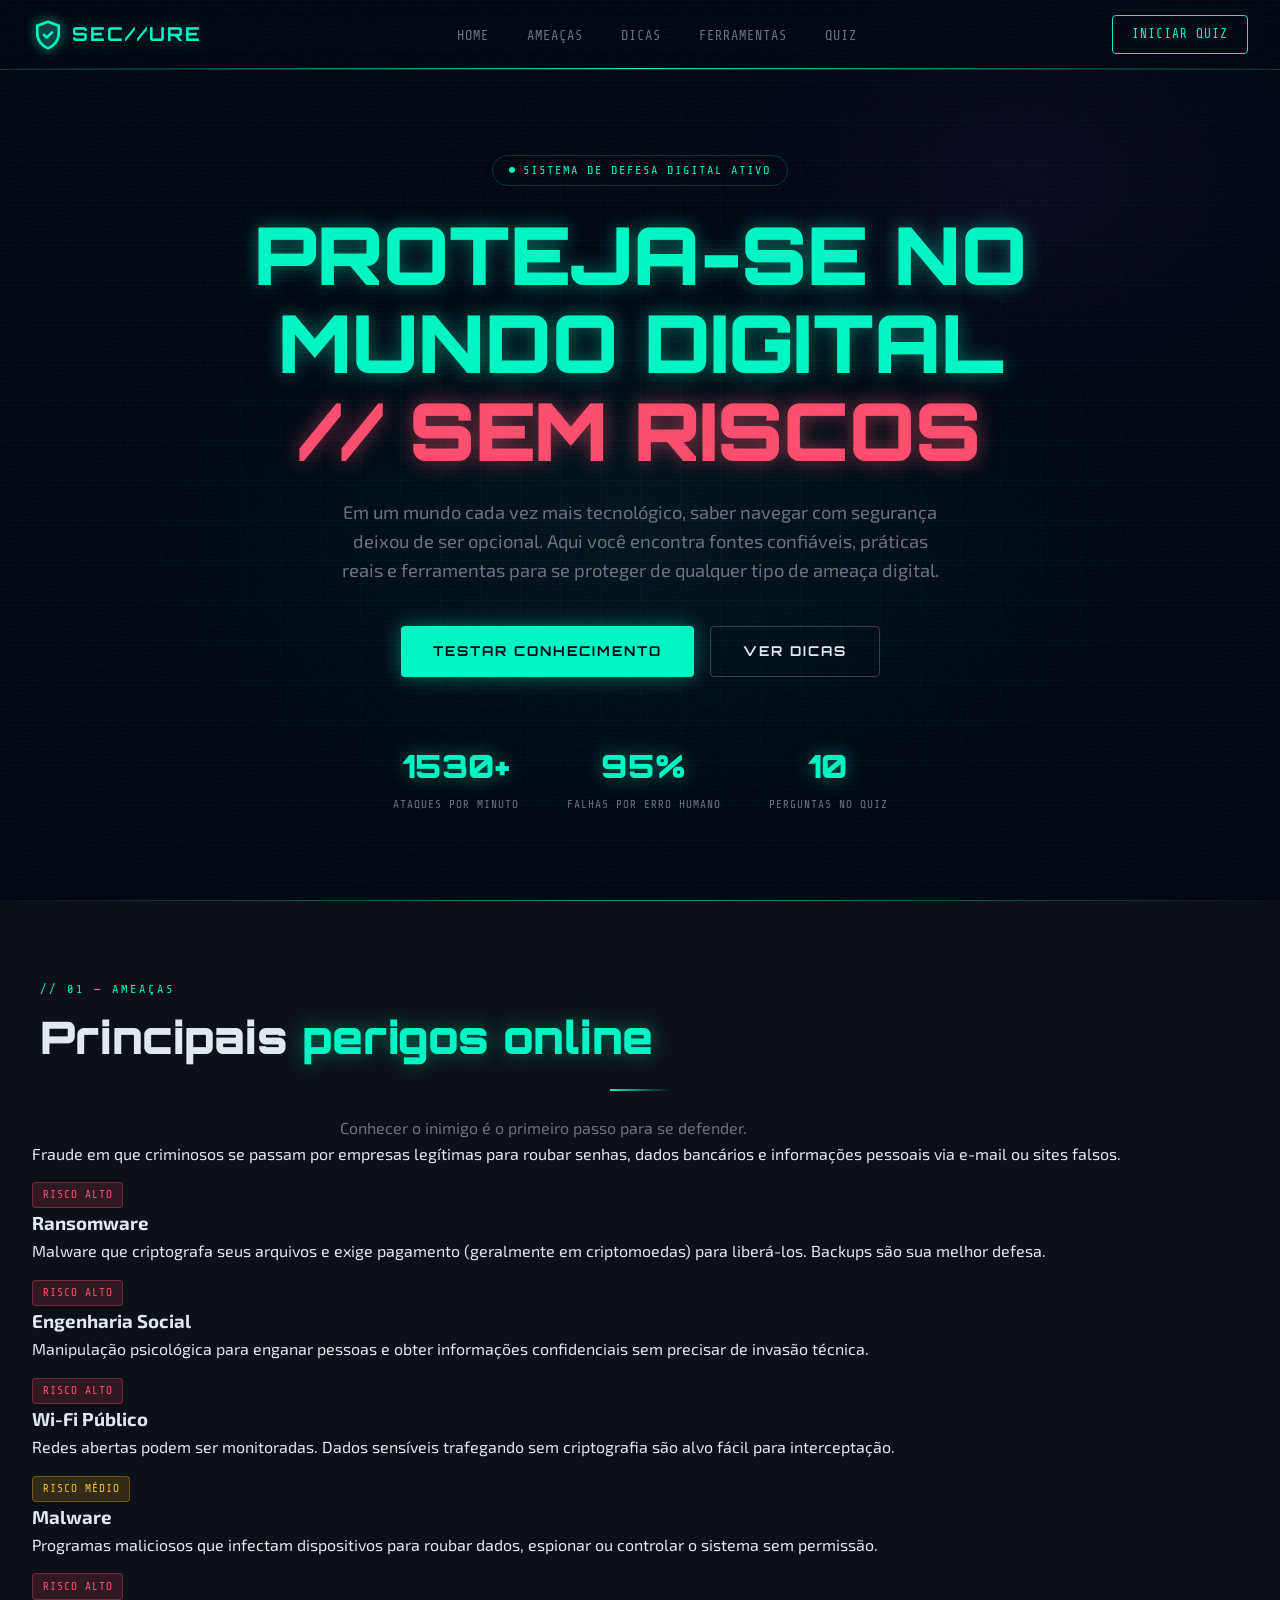
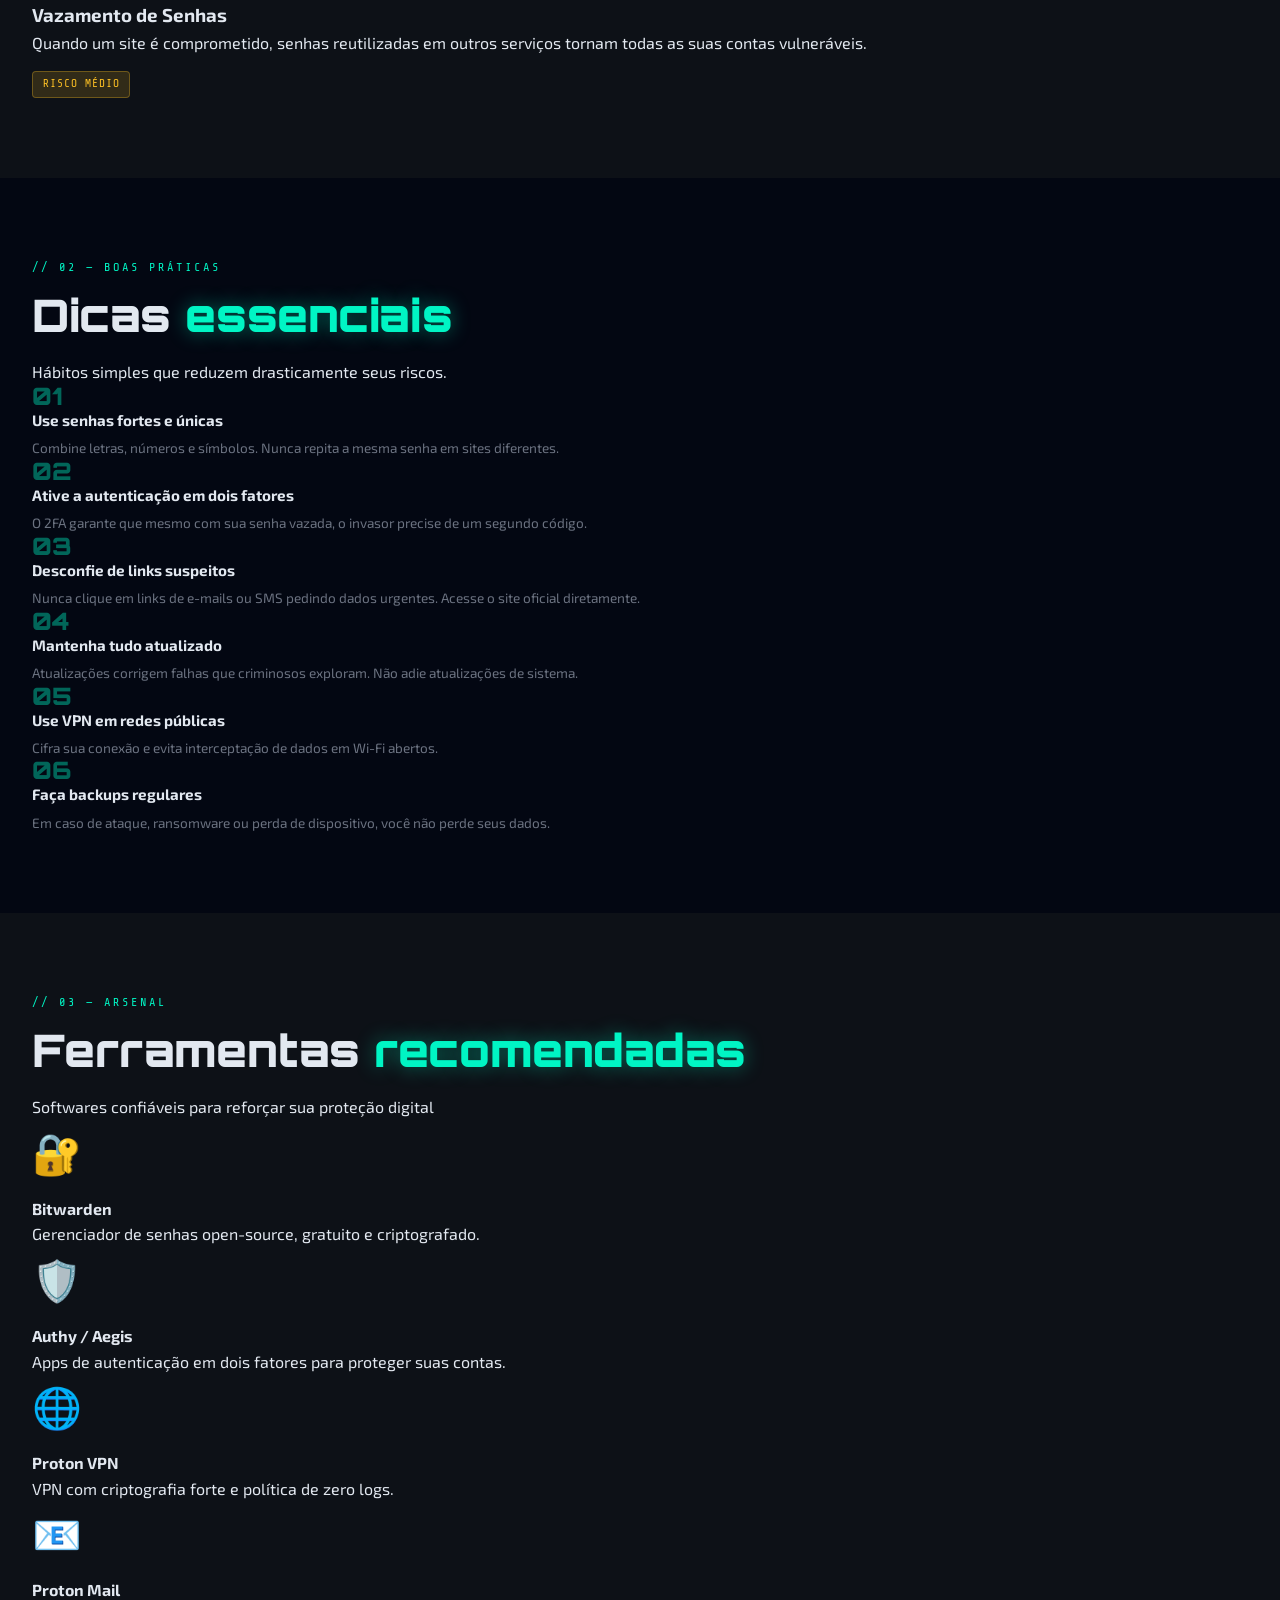
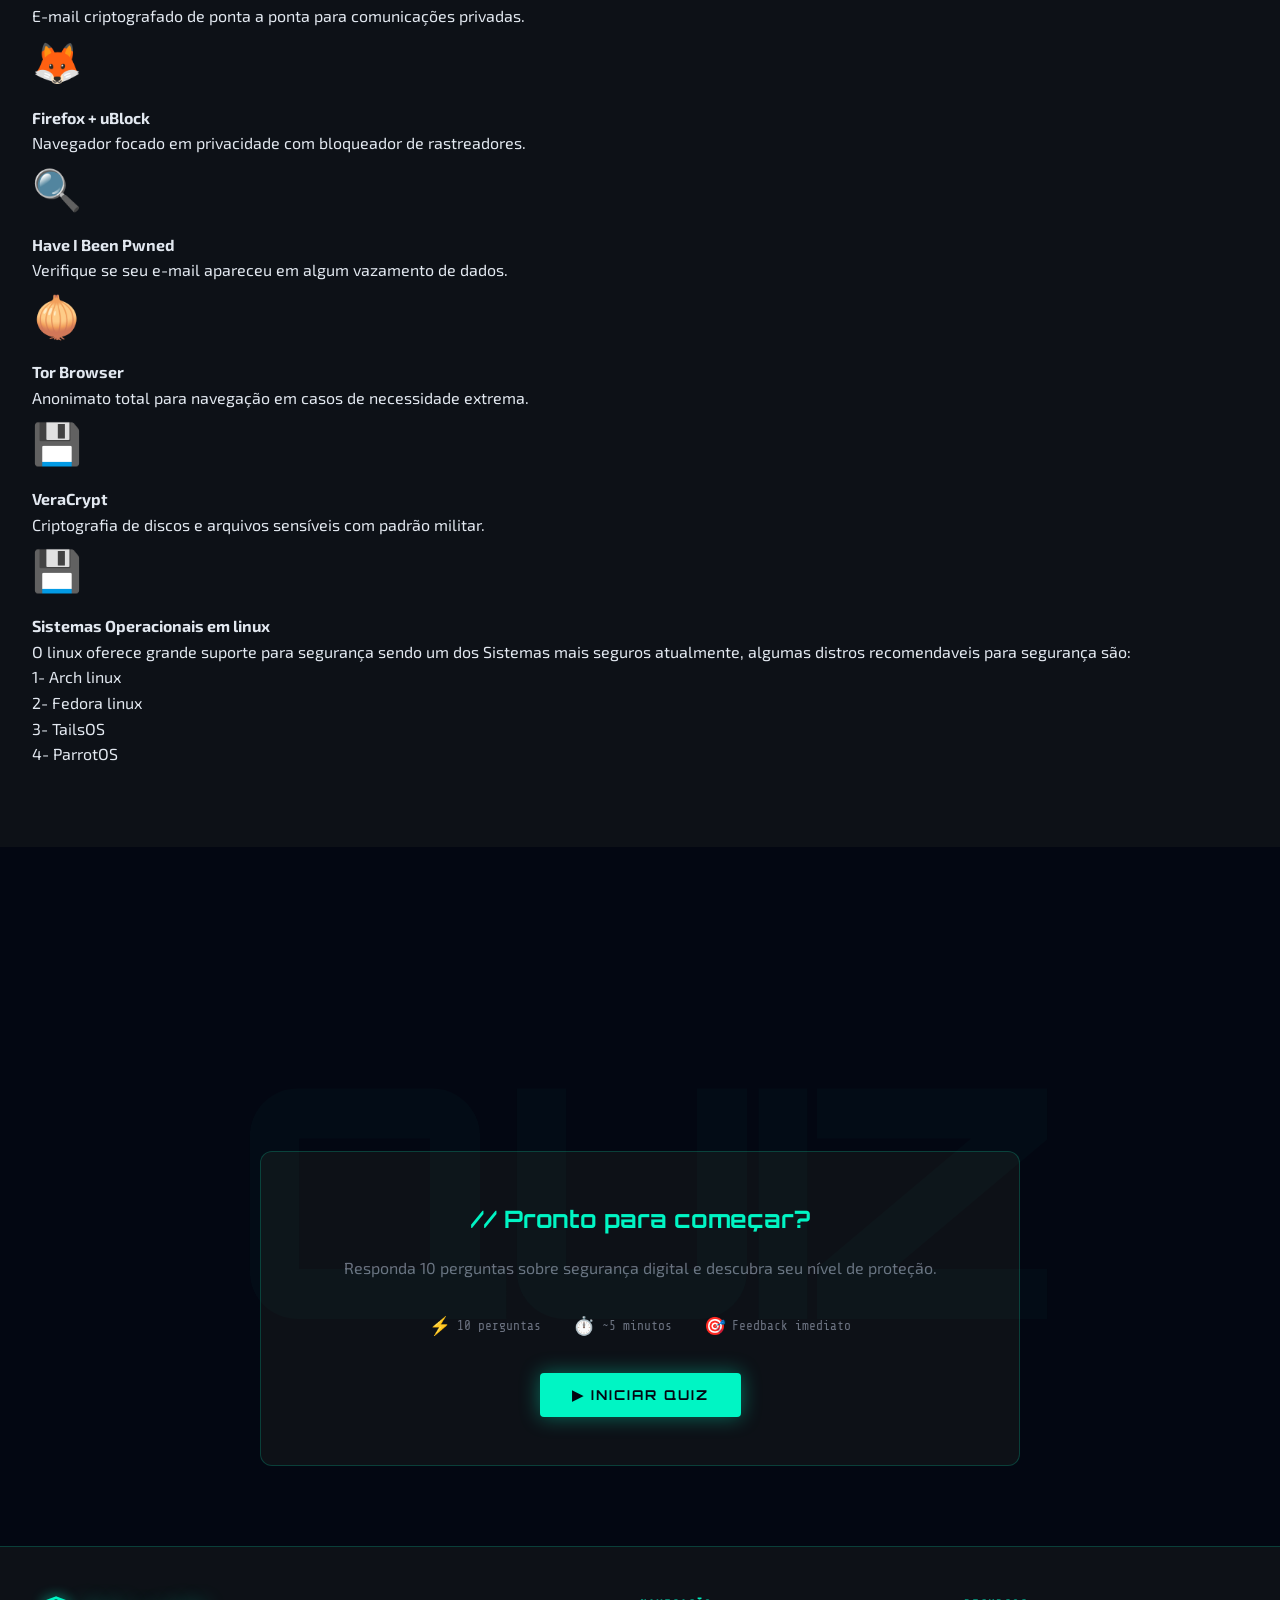
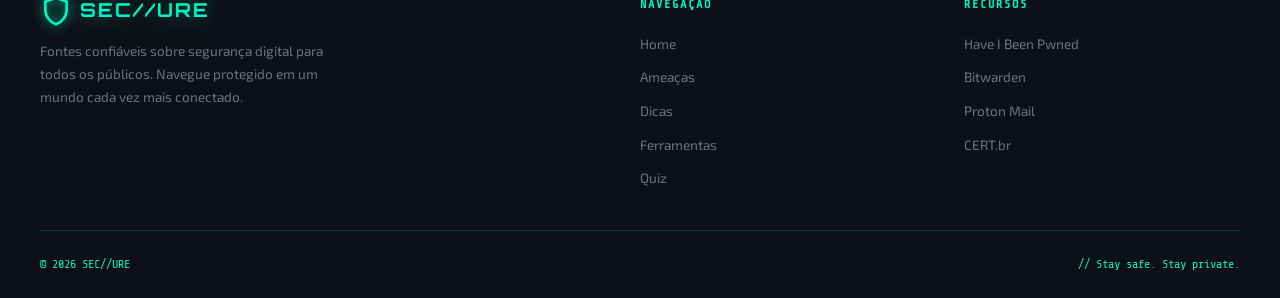
==== commit 99917e55: "mudança nas dicas" ====
--- a/index.html
+++ b/index.html
@@ -130,13 +130,13 @@
               <p>O 2FA garante que mesmo com sua senha vazada, o invasor precise de um segundo código.</p>
             </div>
           </div>
-       
+
+       <div class="tip-number">03</div>
             <div class="tip-content">
               <h4>Desconfie de links suspeitos</h4>
               <p>Nunca clique em links de e-mails ou SMS pedindo dados urgentes. Acesse o site oficial diretamente.</p>
             </div>
-            <div class="tip-number">03</div>
-          </div>
+  
         
             <div class="tip-number">04</div>
             <div class="tip-content">
@@ -212,6 +212,21 @@
           <h4>VeraCrypt</h4>
           <p>Criptografia de discos e arquivos sensíveis com padrão militar.</p>
         </div>
+
+            <span class="tool-emoji">💾</span>
+          <h4>Sistemas Operacionais em linux</h4>
+          <p>O linux oferece grande suporte para segurança sendo um dos Sistemas mais seguros atualmente, algumas distros recomendaveis para segurança são: <br>1- Arch linux
+          <br> 2- Fedora linux 
+          <br> 3- TailsOS
+          <br> 4- ParrotOS 
+          
+          </p>
+        </div>
+
+
+
+
+
       </div>
     </div>
   </section>
@@ -319,6 +334,13 @@
         </ul>
       </div>
     </div>
+
+
+
+
+
+
+
     <div class="footer-bottom">
       <span>© 2026 SEC//URE</span>
       <span>// Stay safe. Stay private.</span>
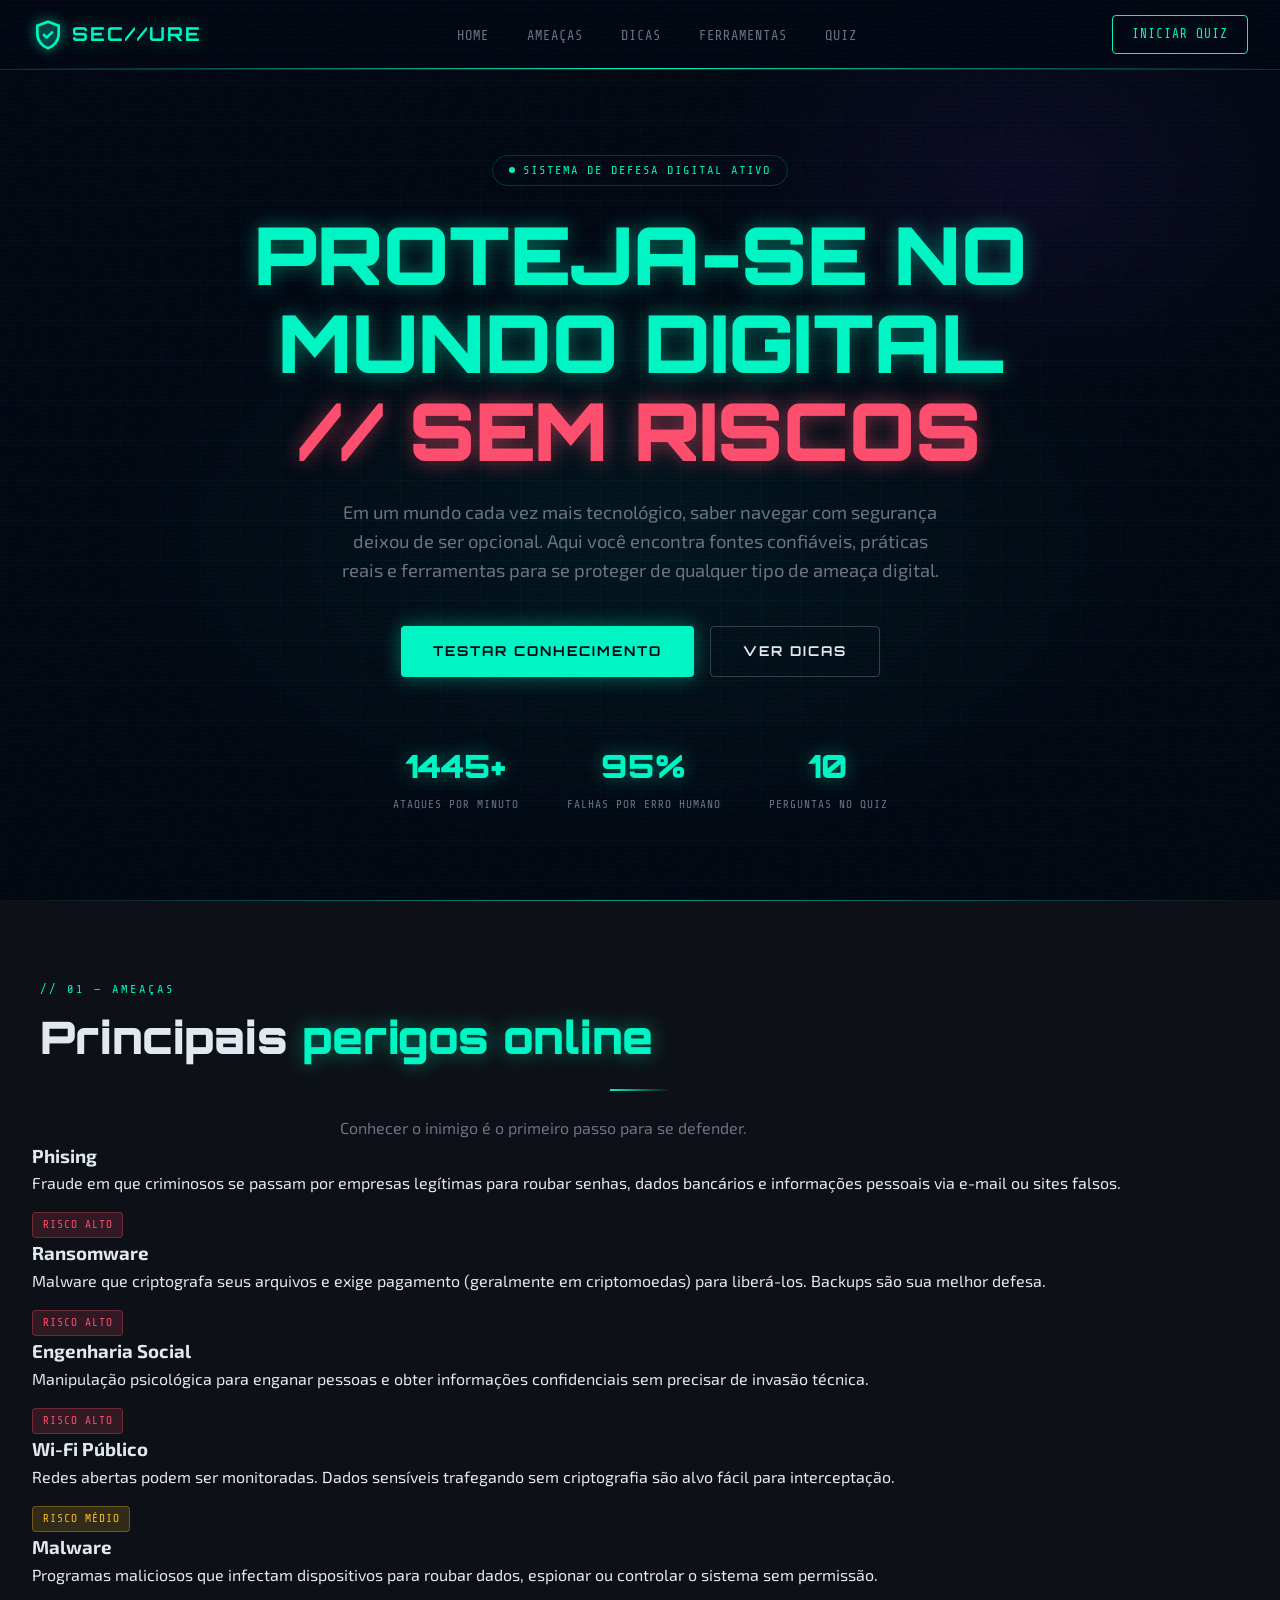
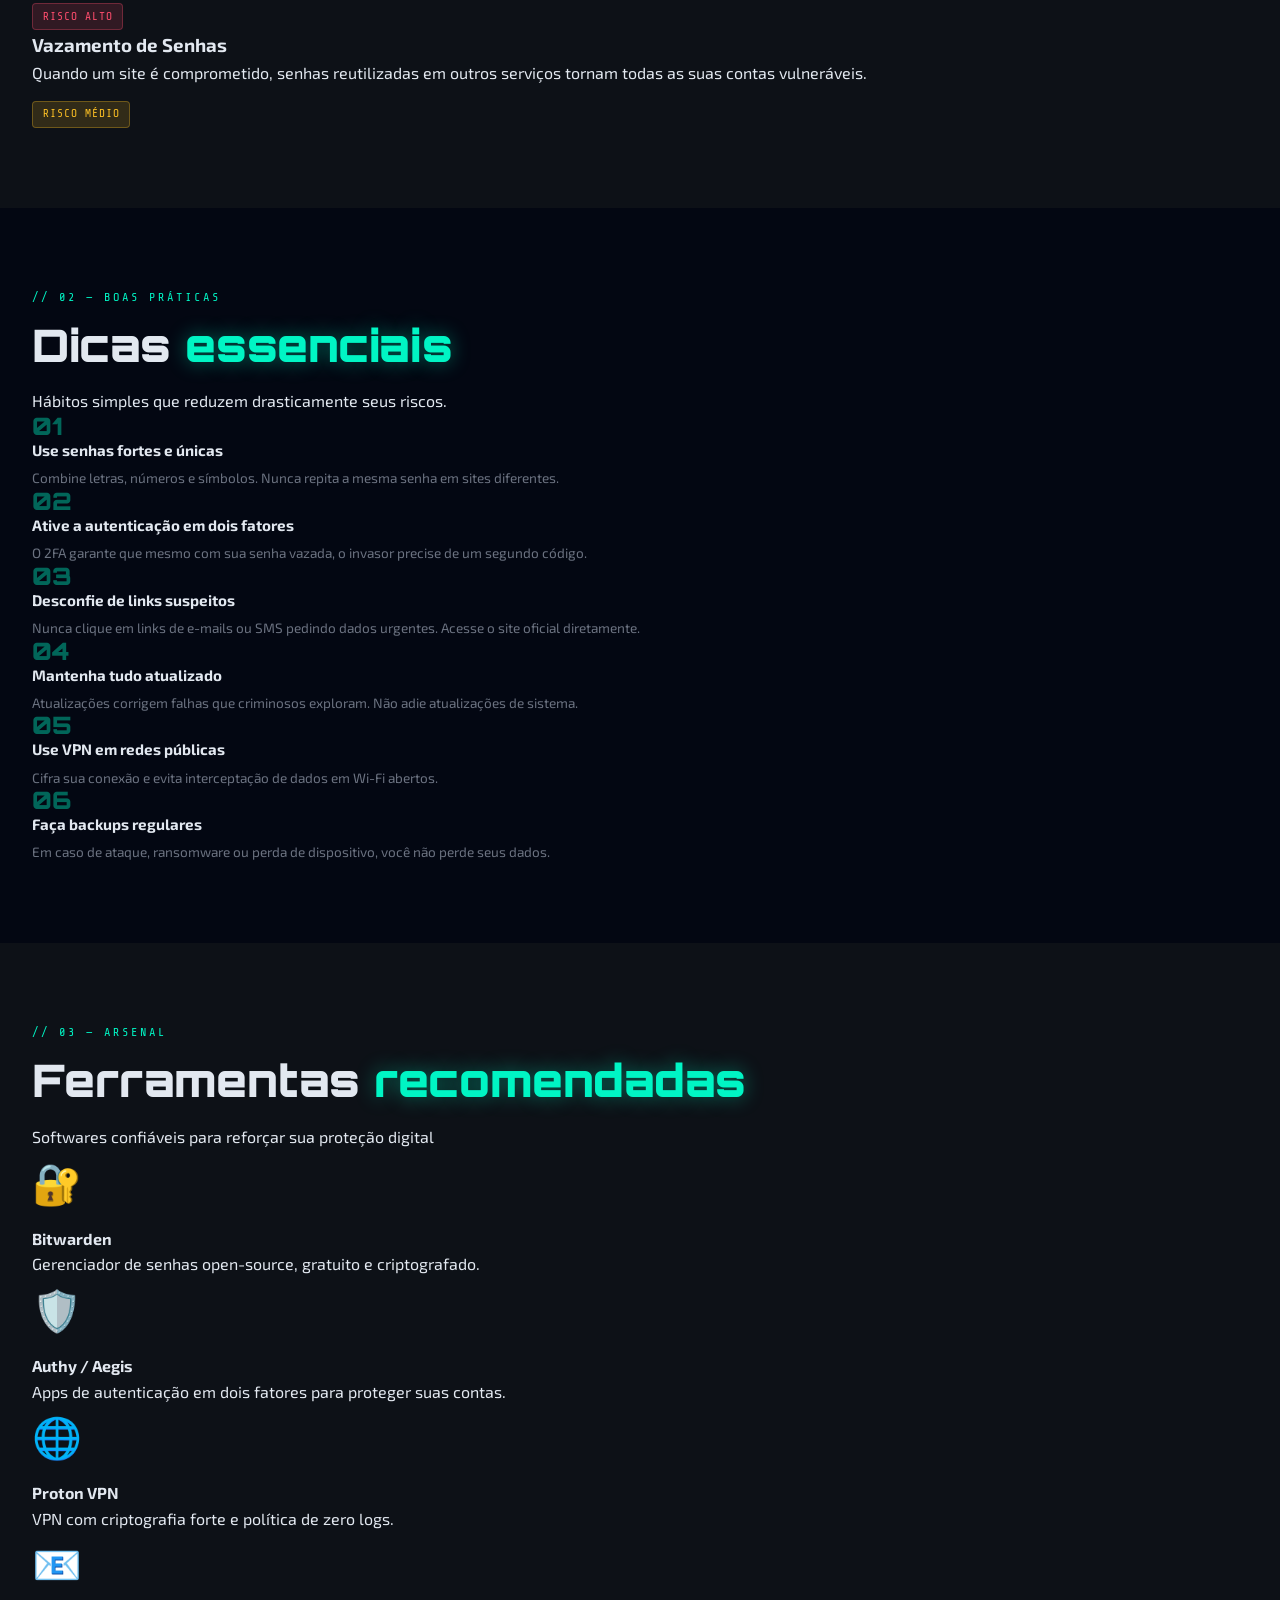
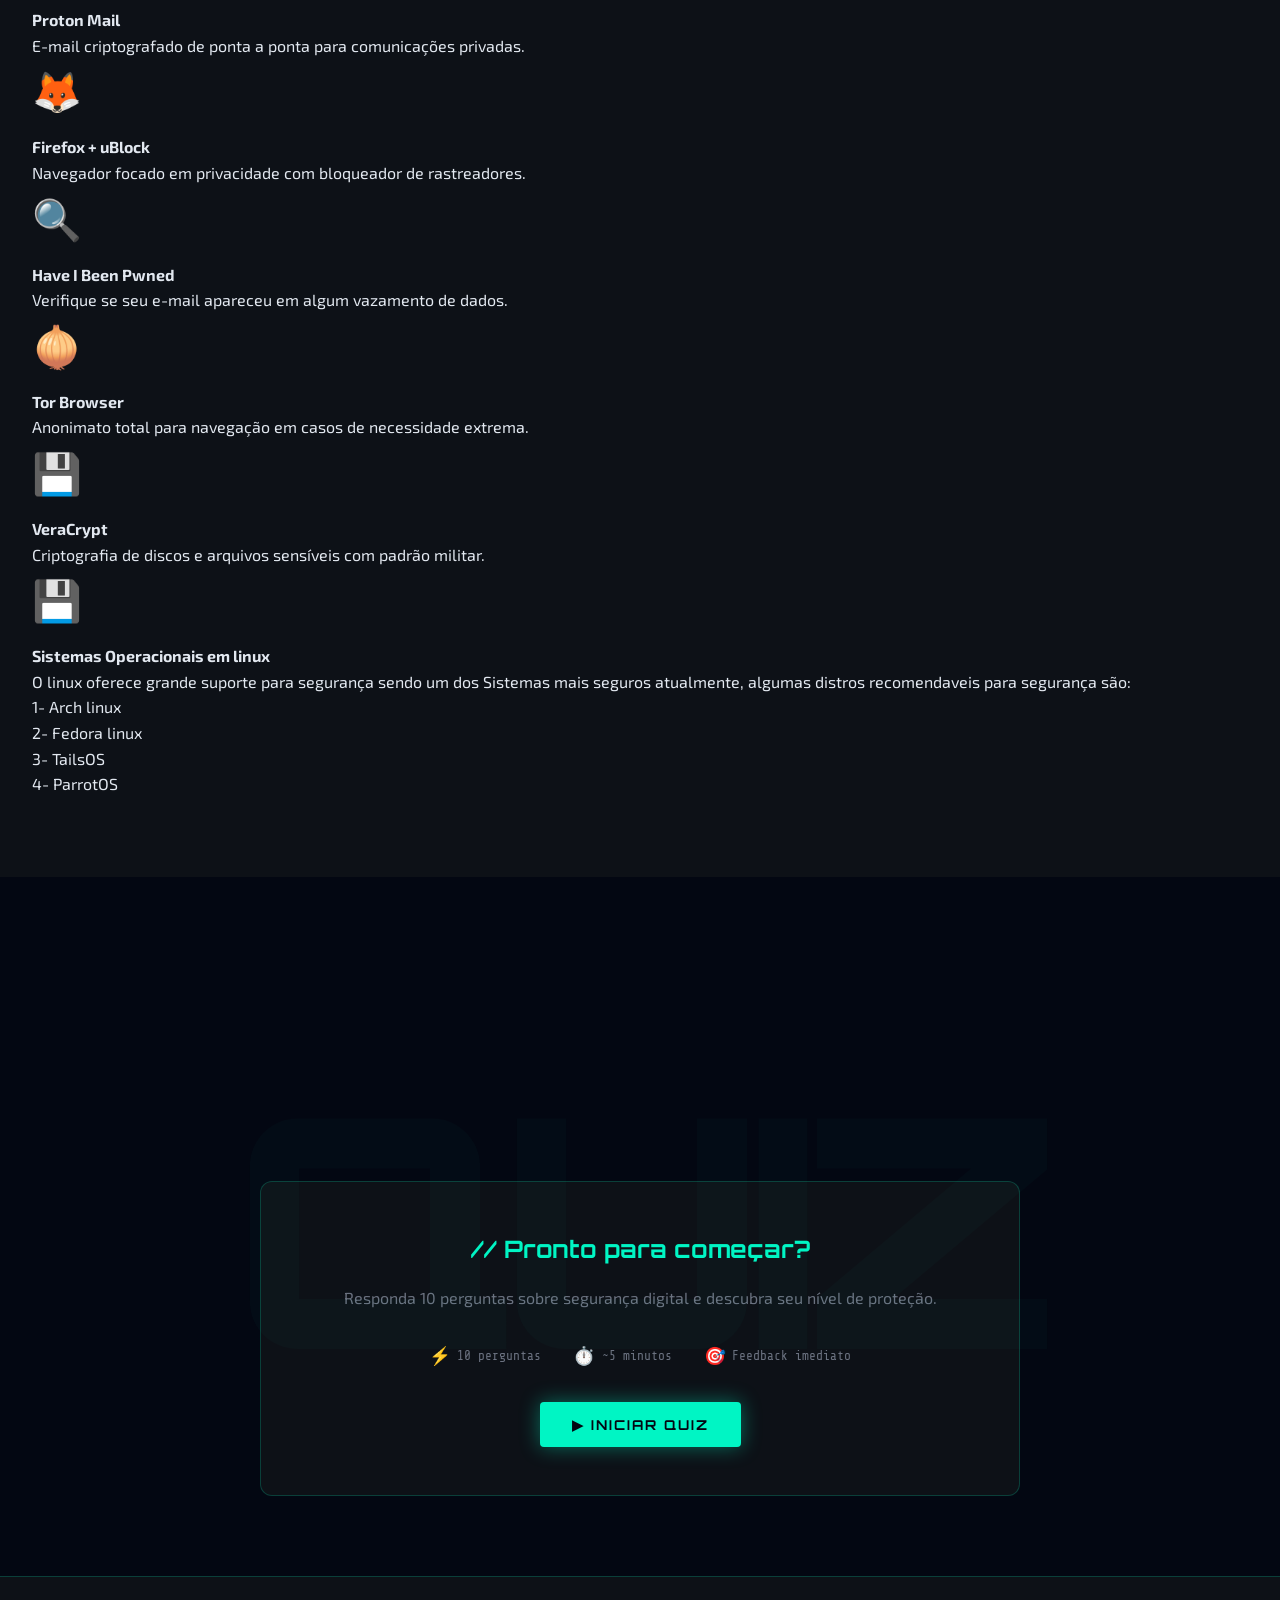
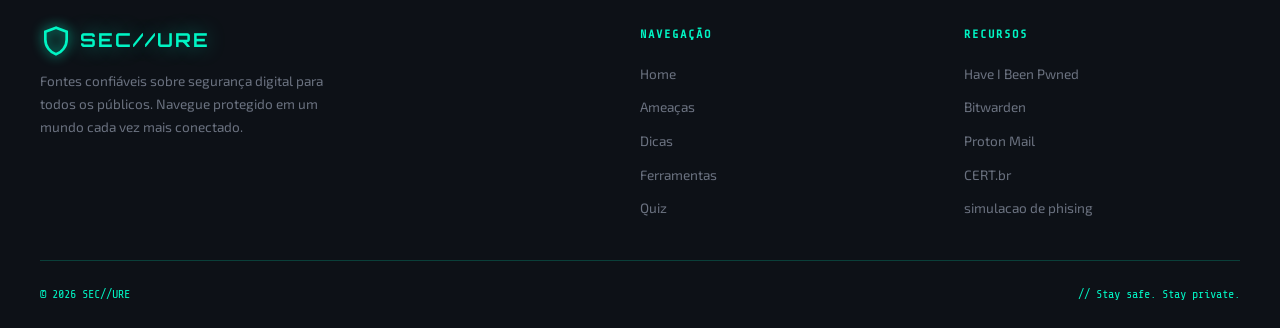
==== commit a7096c20: "criança de uma pag teste de phising" ====
--- a/index.html
+++ b/index.html
@@ -77,7 +77,8 @@
           Conhecer o inimigo é o primeiro passo para se defender.
         </p>
       </div>
-
+      
+          <h3>Phising </h3>
           <p>Fraude em que criminosos se passam por empresas legítimas para roubar senhas, dados bancários e informações pessoais via e-mail ou sites falsos.</p>
           <span class="threat-badge badge-alto">Risco Alto</span>
        
@@ -222,9 +223,6 @@
           
           </p>
         </div>
-
-
-
 
 
       </div>
@@ -331,6 +329,8 @@
           <li><a href="https://bitwarden.com" target="_blank" rel="noopener">Bitwarden</a></li>
           <li><a href="https://protonmail.com" target="_blank" rel="noopener">Proton Mail</a></li>
           <li><a href="https://www.cert.br" target="_blank" rel="noopener">CERT.br</a></li>
+                    <li><a href="siteFake.html" target="_blank" rel="noopener">simulacao de phising</a></li>
+
         </ul>
       </div>
     </div>
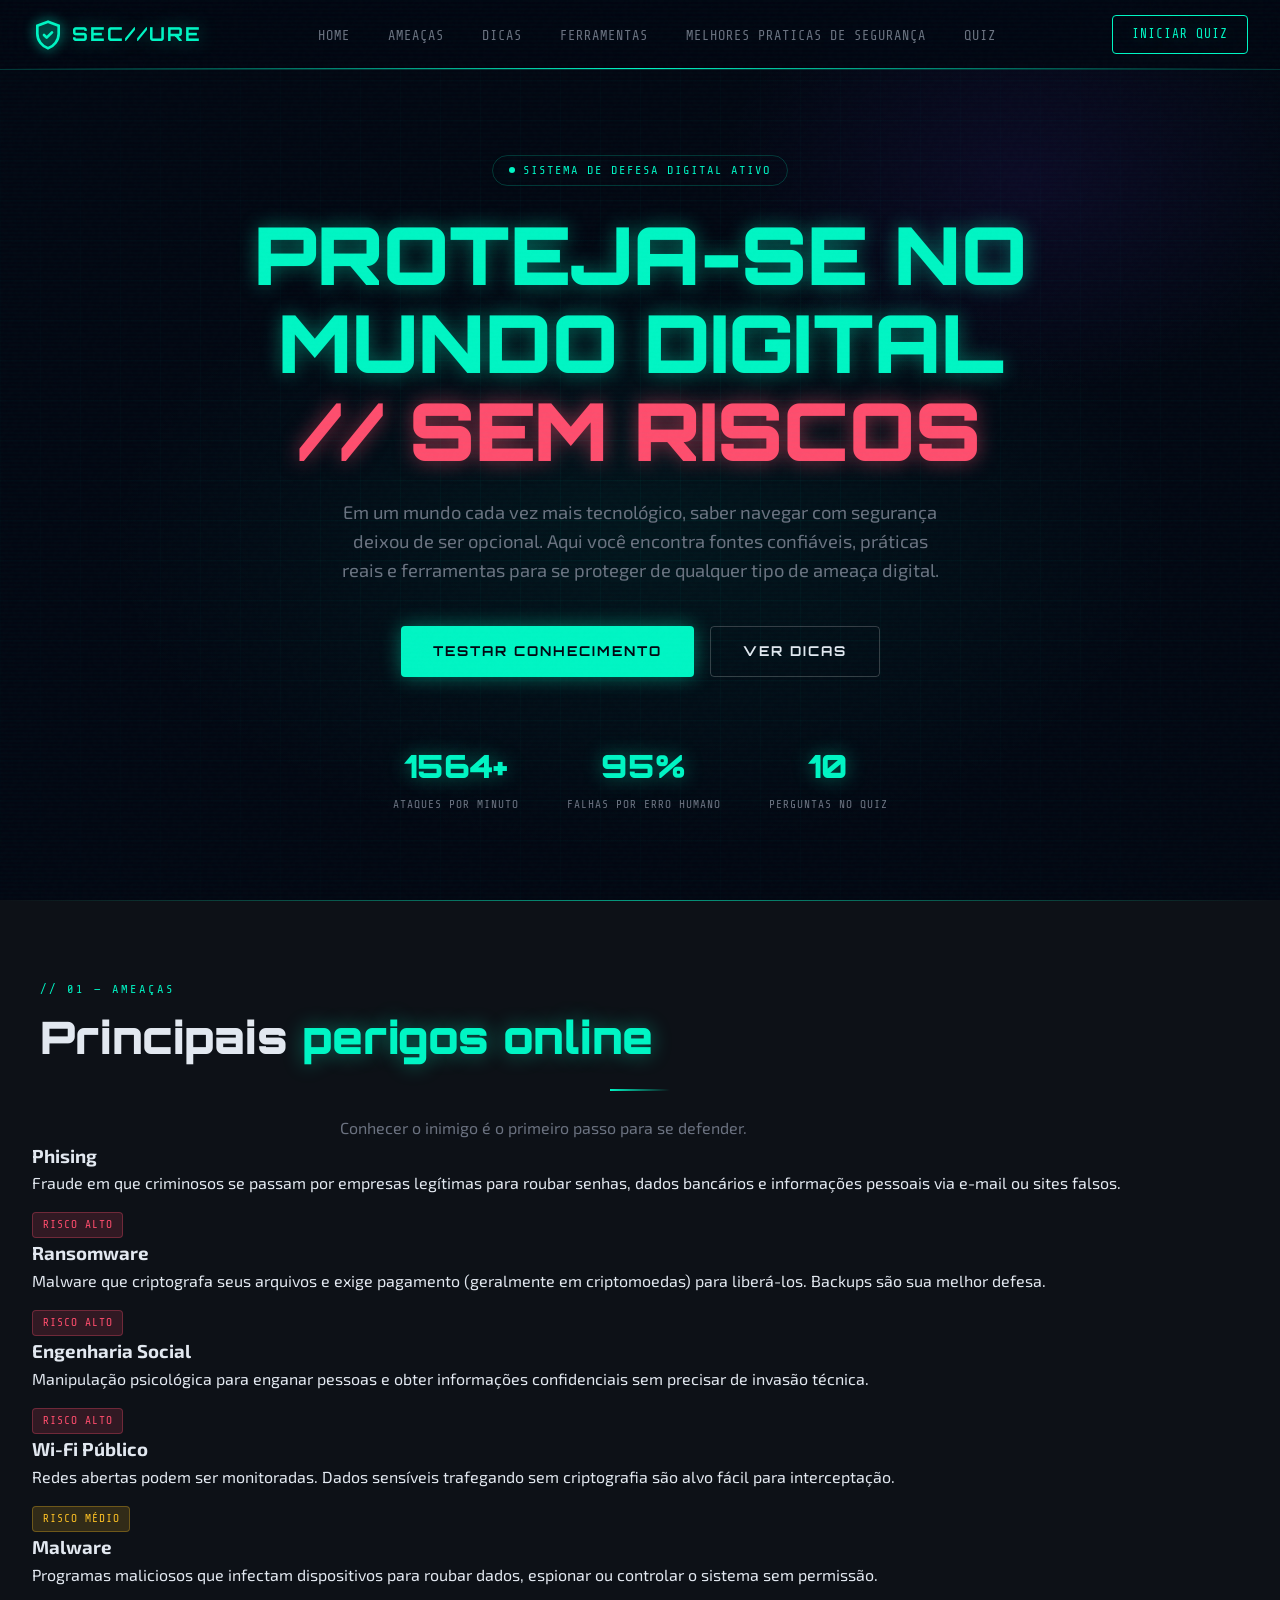
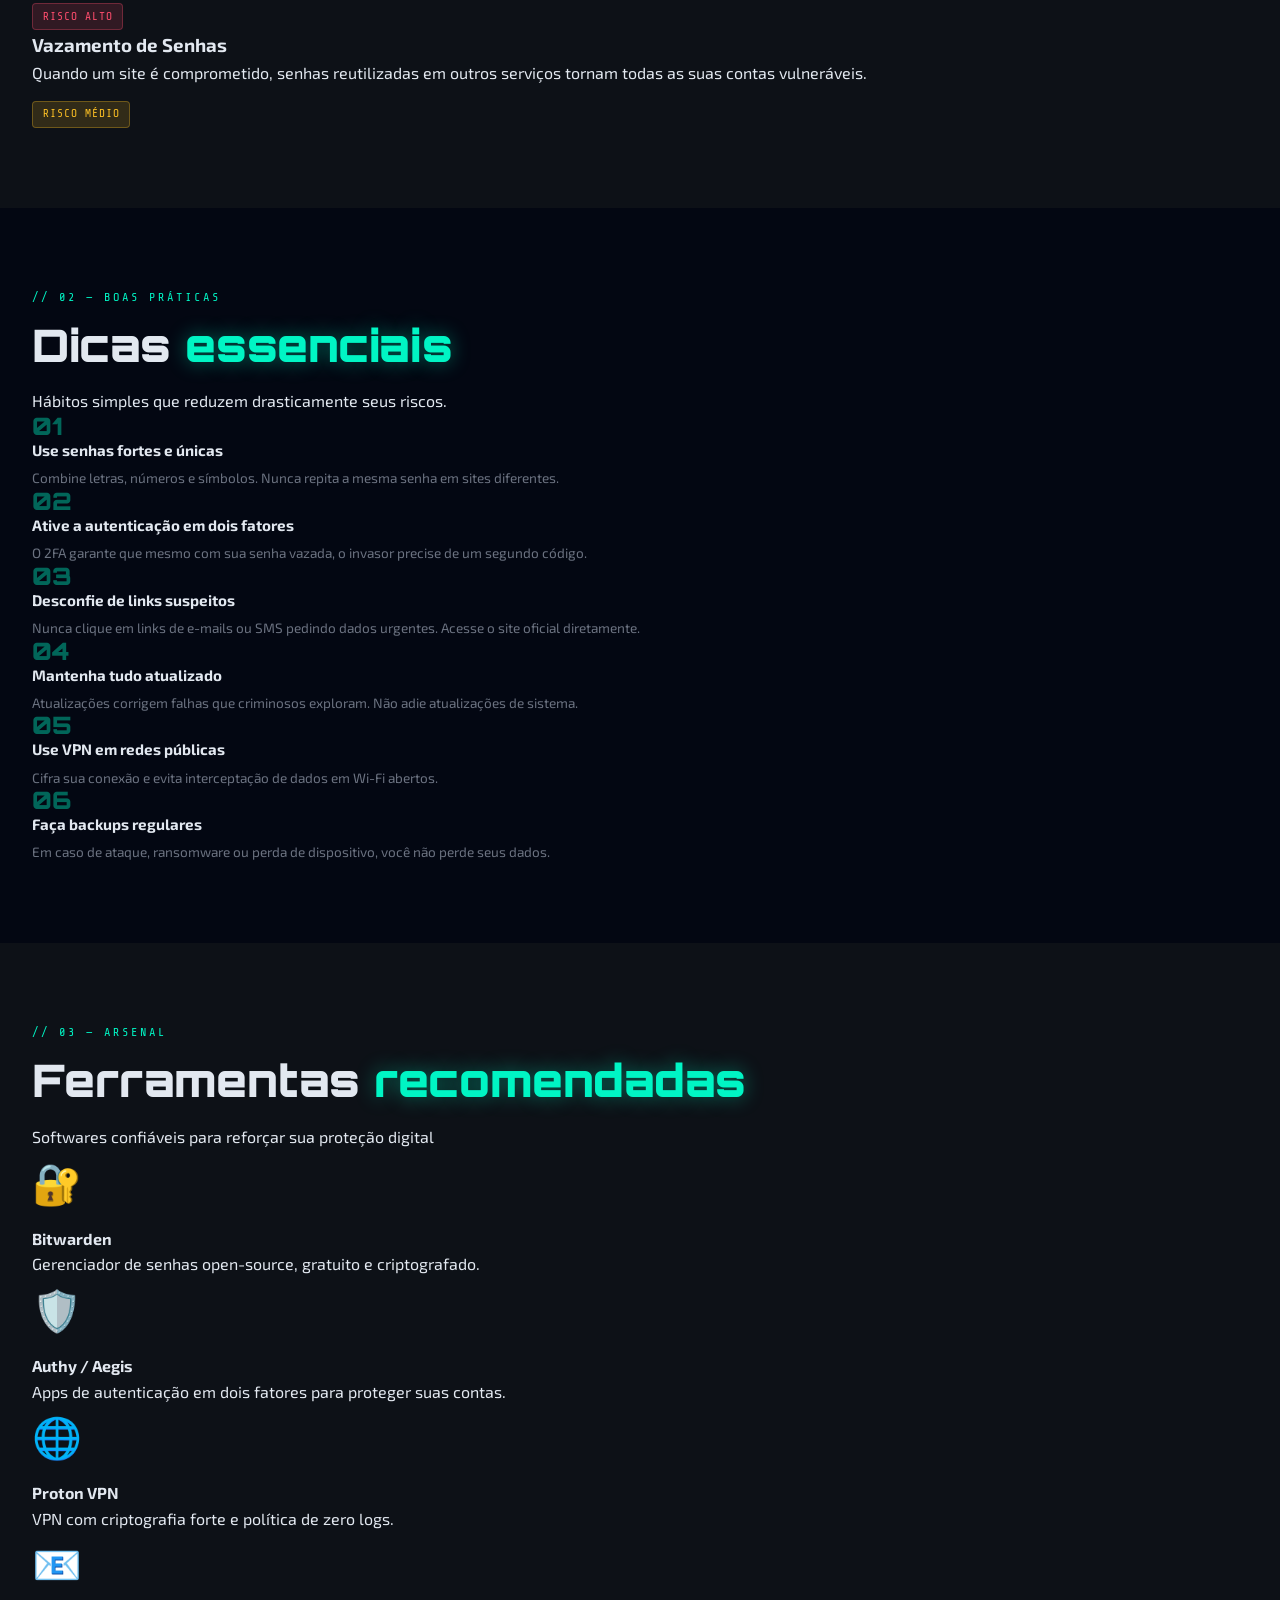
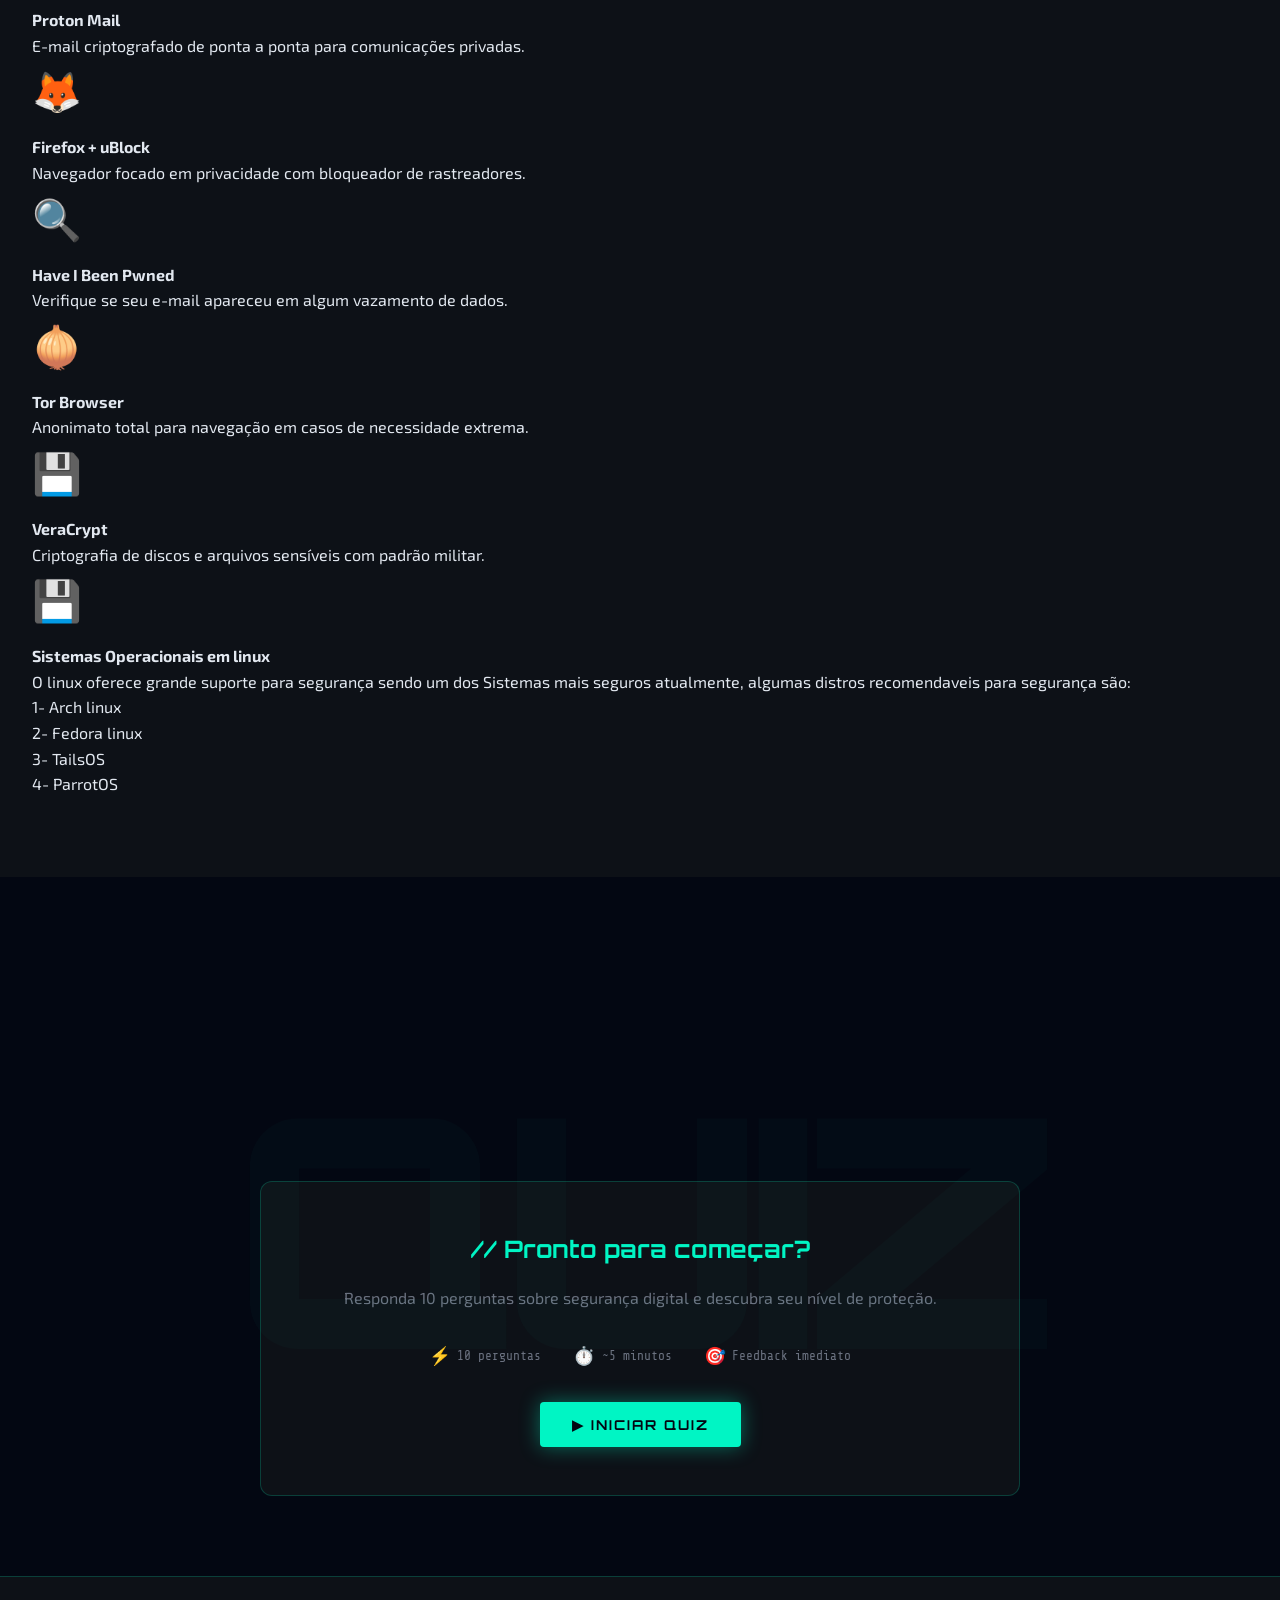
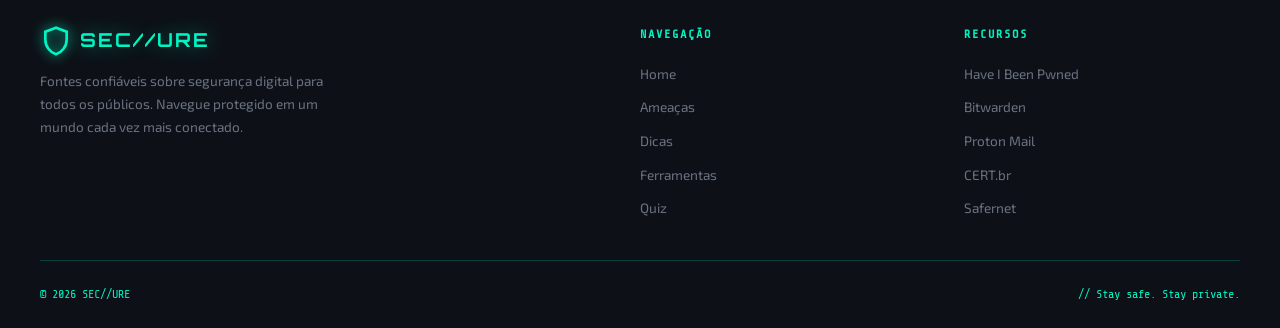
==== commit dadb947f: "alteraçao do arquivo index.html" ====
--- a/index.html
+++ b/index.html
@@ -22,6 +22,7 @@
       <li><a href="#ameacas">Ameaças</a></li>
       <li><a href="#dicas">Dicas</a></li>
       <li><a href="#ferramentas">Ferramentas</a></li>
+      <li><a href="MelPraticas.html"> melhores praticas de segurança  </a></li>
       <li><a href="#quiz">Quiz</a></li>
     </ul>
     <a href="#quiz" class="nav-cta">Iniciar Quiz</a>
@@ -208,7 +209,9 @@
           <span class="tool-emoji">🧅</span>
           <h4>Tor Browser</h4>
           <p>Anonimato total para navegação em casos de necessidade extrema.</p>
-        </div>
+            </div>
+          
+
           <span class="tool-emoji">💾</span>
           <h4>VeraCrypt</h4>
           <p>Criptografia de discos e arquivos sensíveis com padrão militar.</p>
@@ -329,7 +332,8 @@
           <li><a href="https://bitwarden.com" target="_blank" rel="noopener">Bitwarden</a></li>
           <li><a href="https://protonmail.com" target="_blank" rel="noopener">Proton Mail</a></li>
           <li><a href="https://www.cert.br" target="_blank" rel="noopener">CERT.br</a></li>
-                    <li><a href="siteFake.html" target="_blank" rel="noopener">simulacao de phising</a></li>
+          <li><a href="https://new.safernet.org.br/" target="_blank" rel="noopener">Safernet</a></li>
+          
 
         </ul>
       </div>
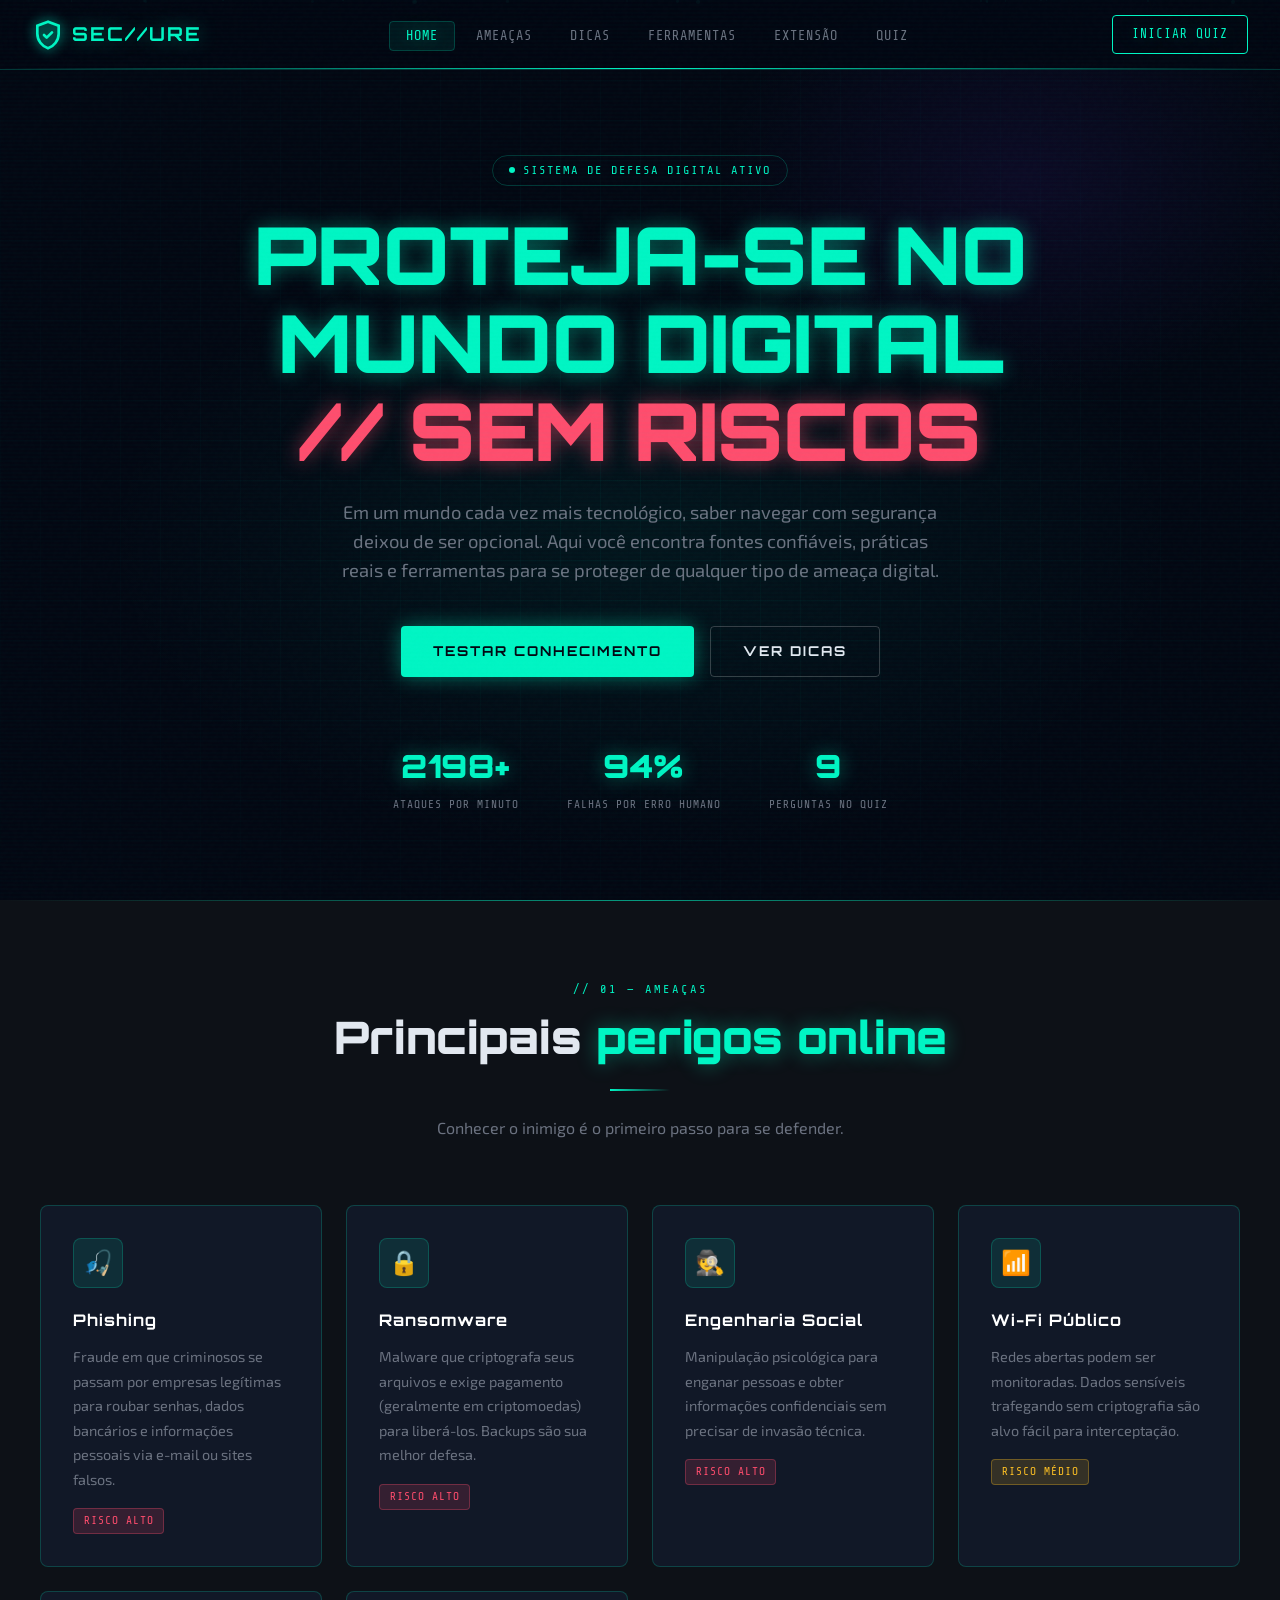
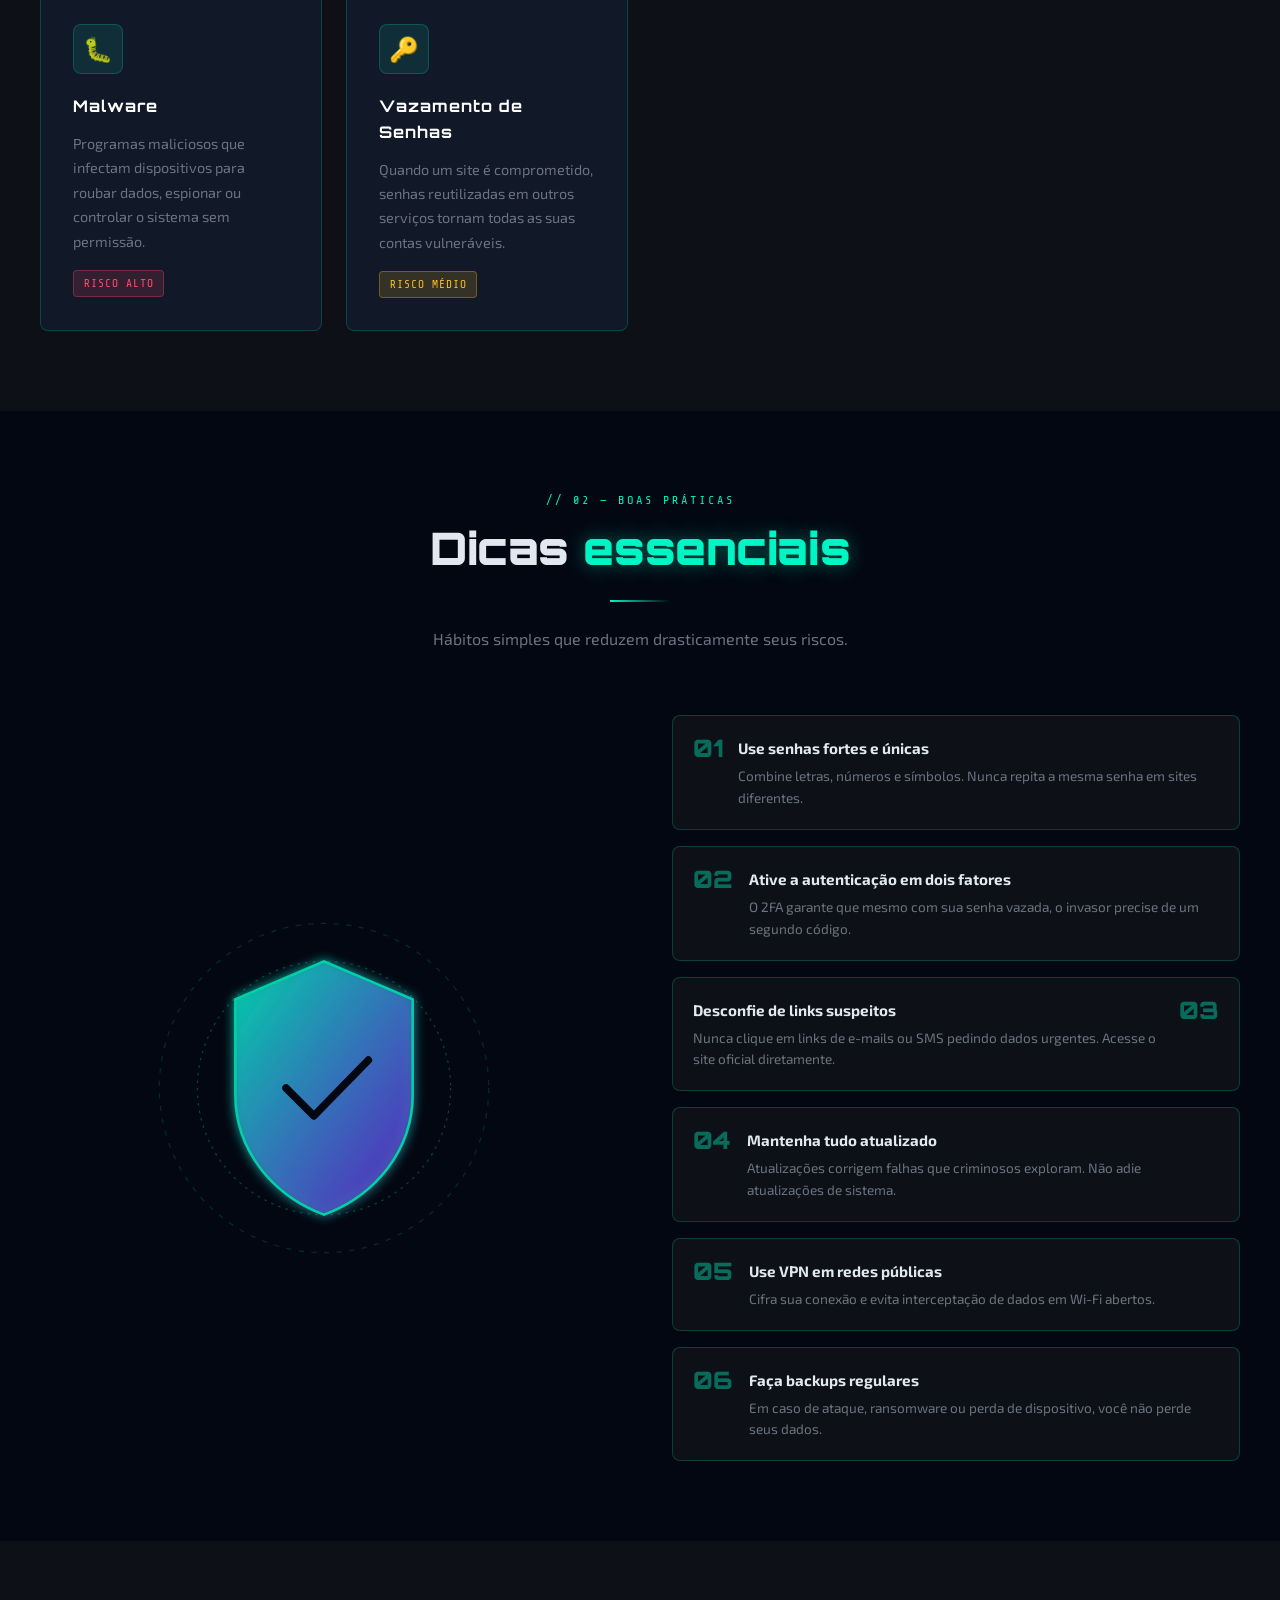
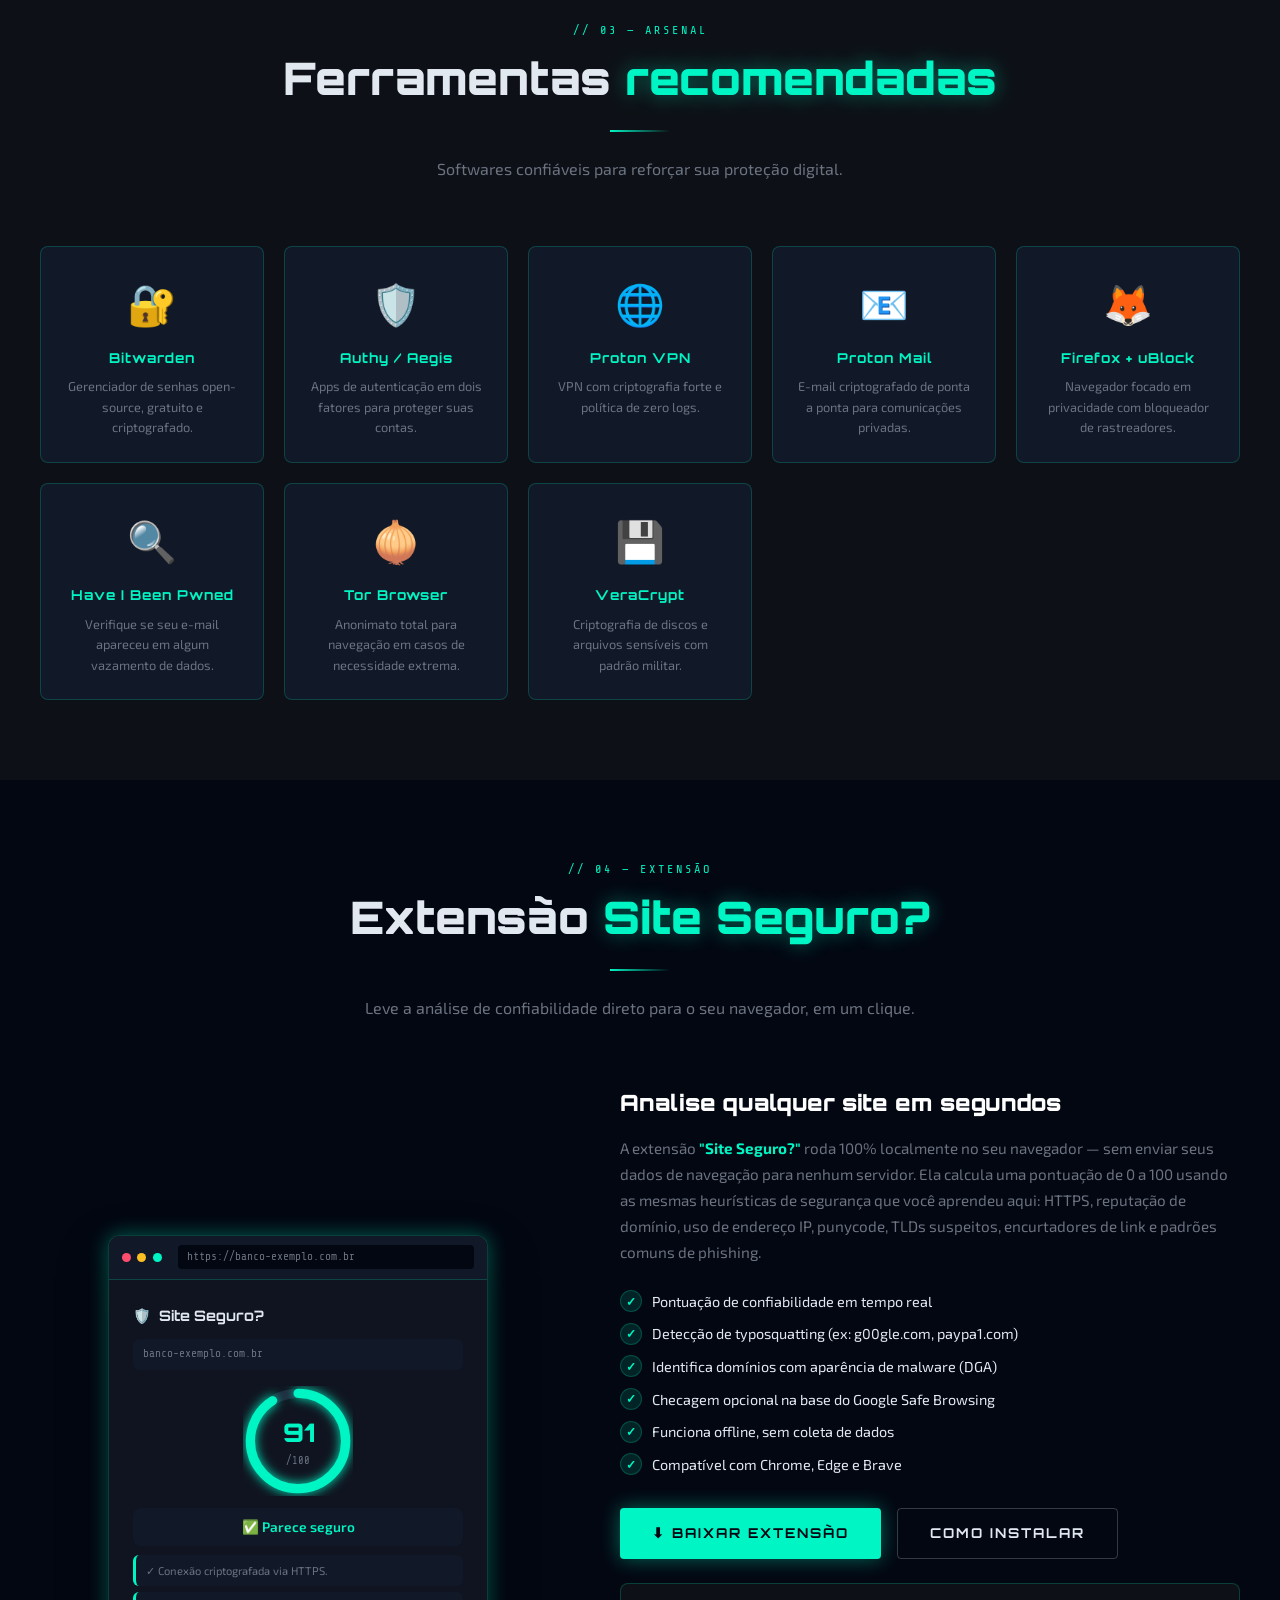
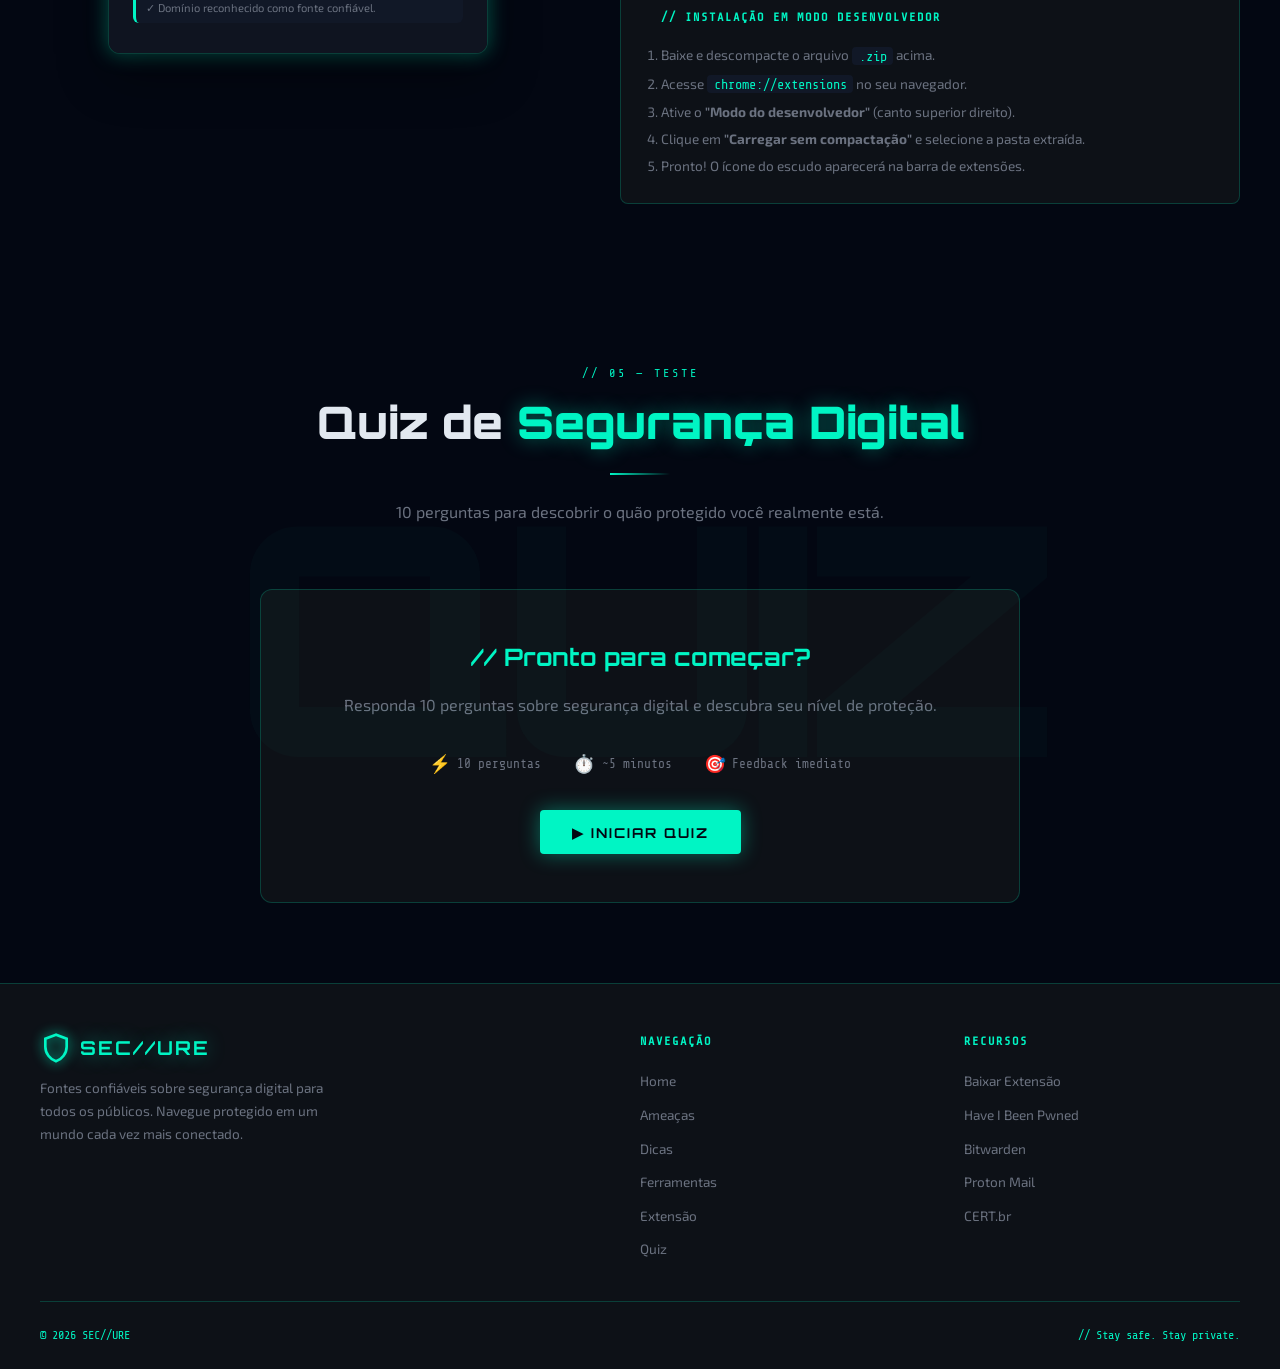
==== commit 23bc313b: "Add files via upload" ====
--- a/index.html
+++ b/index.html
@@ -1,355 +1,452 @@
-<!DOCTYPE html>
-<html lang="pt-BR">
-<head>
-  <meta charset="UTF-8" />
-  <meta name="viewport" content="width=device-width, initial-scale=1.0" />
-  <meta name="description" content="Segurança Digital — aprenda a navegar com segurança no mundo digital. Dicas, ameaças, ferramentas e quiz interativo." />
-  <title>Segurança Digital — Proteja-se no Mundo Digital</title>
-  <link rel="stylesheet" href="./style.css" />
-</head>
-<body>
-
-  <nav class="navbar">
-    <a href="#home" class="nav-logo">
-      <svg class="shield-icon" viewBox="0 0 24 24">
-        <path d="M12 2 L4 5 V11 C4 16 7.5 20.5 12 22 C16.5 20.5 20 16 20 11 V5 L12 2 Z" />
-        <path d="M9 12 L11 14 L15 10" stroke-linecap="round" stroke-linejoin="round" />
-      </svg>
-      <span>SEC//URE</span>
-    </a>
-    <ul class="nav-links">
-      <li><a href="#home">Home</a></li>
-      <li><a href="#ameacas">Ameaças</a></li>
-      <li><a href="#dicas">Dicas</a></li>
-      <li><a href="#ferramentas">Ferramentas</a></li>
-      <li><a href="MelPraticas.html"> melhores praticas de segurança  </a></li>
-      <li><a href="#quiz">Quiz</a></li>
-    </ul>
-    <a href="#quiz" class="nav-cta">Iniciar Quiz</a>
-    <button class="hamburger" aria-label="Menu">
-      <span></span><span></span><span></span>
-    </button>
-  </nav>
-
-  <section class="hero" id="home">
-    <div class="hero-bg"></div>
-    <div class="hero-grid"></div>
-    <div class="particles"></div>
-    <div class="hero-content">
-      <span class="hero-badge">SISTEMA DE DEFESA DIGITAL ATIVO</span>
-      <h1>
-        <span class="hero-typewriter">PROTEJA-SE NO MUNDO DIGITAL</span><br />
-        <span class="accent-red">// SEM RISCOS</span>
-      </h1>
-      <p>
-        Em um mundo cada vez mais tecnológico, saber navegar com segurança
-        deixou de ser opcional. Aqui você encontra fontes confiáveis,
-        práticas reais e ferramentas para se proteger de qualquer tipo
-        de ameaça digital.
-      </p>
-      <div class="hero-btns">
-        <a href="#quiz" class="btn-primary">Testar Conhecimento</a>
-        <a href="#dicas" class="btn-secondary">Ver Dicas</a>
-      </div>
-      <div class="hero-stats">
-        <div class="stat">
-          <div class="stat-number" data-counter="2200" data-suffix="+">0</div>
-          <div class="stat-label">Ataques por minuto</div>
-        </div>
-        <div class="stat">
-          <div class="stat-number" data-counter="95" data-suffix="%">0</div>
-          <div class="stat-label">Falhas por erro humano</div>
-        </div>
-        <div class="stat">
-          <div class="stat-number" data-counter="10" data-suffix="">0</div>
-          <div class="stat-label">Perguntas no quiz</div>
-        </div>
-      </div>
-    </div>
-  </section>
-
-  <section id="ameacas">
-    <div class="container">
-
-        <span class="section-tag">// 01 — Ameaças</span>
-        <h2 class="section-title">Principais <span>perigos online</span></h2>
-        <div class="divider"></div>
-        <p class="section-subtitle">
-          Conhecer o inimigo é o primeiro passo para se defender.
-        </p>
-      </div>
-      
-          <h3>Phising </h3>
-          <p>Fraude em que criminosos se passam por empresas legítimas para roubar senhas, dados bancários e informações pessoais via e-mail ou sites falsos.</p>
-          <span class="threat-badge badge-alto">Risco Alto</span>
-       
-          <h3>Ransomware</h3>
-          <p>Malware que criptografa seus arquivos e exige pagamento (geralmente em criptomoedas) para liberá-los. Backups são sua melhor defesa.</p>
-          <span class="threat-badge badge-alto">Risco Alto</span>
-      
-          <h3>Engenharia Social</h3>
-          <p>Manipulação psicológica para enganar pessoas e obter informações confidenciais sem precisar de invasão técnica.</p>
-          <span class="threat-badge badge-alto">Risco Alto</span>
-      
-          <h3>Wi-Fi Público</h3>
-          <p>Redes abertas podem ser monitoradas. Dados sensíveis trafegando sem criptografia são alvo fácil para interceptação.</p>
-          <span class="threat-badge badge-medio">Risco Médio</span>
-
-          <h3>Malware</h3>
-          <p>Programas maliciosos que infectam dispositivos para roubar dados, espionar ou controlar o sistema sem permissão.</p>
-          <span class="threat-badge badge-alto">Risco Alto</span>
-       
-          <h3>Vazamento de Senhas</h3>
-          <p>Quando um site é comprometido, senhas reutilizadas em outros serviços tornam todas as suas contas vulneráveis.</p>
-          <span class="threat-badge badge-medio">Risco Médio</span>
-        </article>
-      </div>
-    </div>
-  </section>
-
-  <section id="dicas">
-
-    
-        <span class="section-tag">// 02 — Boas práticas</span>
-        <h2 class="section-title">Dicas <span>essenciais</span></h2>
-       
-        <p>
-          Hábitos simples que reduzem drasticamente seus riscos.
-        </p>
-      </div>
-   
-
-            <div class="tip-number">01</div>
-            <div class="tip-content">
-              <h4>Use senhas fortes e únicas</h4>
-              <p>Combine letras, números e símbolos. Nunca repita a mesma senha em sites diferentes.</p>
-            </div>
-          </div>
-       
-            <div class="tip-number">02</div>
-            <div class="tip-content">
-              <h4>Ative a autenticação em dois fatores</h4>
-              <p>O 2FA garante que mesmo com sua senha vazada, o invasor precise de um segundo código.</p>
-            </div>
-          </div>
-
-       <div class="tip-number">03</div>
-            <div class="tip-content">
-              <h4>Desconfie de links suspeitos</h4>
-              <p>Nunca clique em links de e-mails ou SMS pedindo dados urgentes. Acesse o site oficial diretamente.</p>
-            </div>
-  
-        
-            <div class="tip-number">04</div>
-            <div class="tip-content">
-              <h4>Mantenha tudo atualizado</h4>
-              <p>Atualizações corrigem falhas que criminosos exploram. Não adie atualizações de sistema.</p>
-            </div>
-          </div>
-       
-            <div class="tip-number">05</div>
-            <div class="tip-content">
-              <h4>Use VPN em redes públicas</h4>
-              <p>Cifra sua conexão e evita interceptação de dados em Wi-Fi abertos.</p>
-            </div>
-          </div>
-   
-            <div class="tip-number">06</div>
-            <div class="tip-content">
-              <h4>Faça backups regulares</h4>
-              <p>Em caso de ataque, ransomware ou perda de dispositivo, você não perde seus dados.</p>
-            </div>
-          </div>
-        </div>
-      </div>
-    </div>
-  </section>
-
-  <section id="ferramentas">
-    
-        <span class="section-tag">// 03 — Arsenal</span>
-        <h2 class="section-title">Ferramentas <span>recomendadas</span></h2>
-  
-        <p >
-          Softwares confiáveis para reforçar sua proteção digital
-        </p>
-      </div>
-      <div>
-      
-          <span class="tool-emoji">🔐</span>
-          <h4>Bitwarden</h4>
-          <p>Gerenciador de senhas open-source, gratuito e criptografado.</p>
-        </div>
-      
-          <span class="tool-emoji">🛡️</span>
-          <h4>Authy / Aegis</h4>
-          <p>Apps de autenticação em dois fatores para proteger suas contas.</p>
-        </div>
-        
-          <span class="tool-emoji">🌐</span>
-          <h4>Proton VPN</h4>
-          <p>VPN com criptografia forte e política de zero logs.</p>
-        </div>
- 
-          <span class="tool-emoji">📧</span>
-          <h4>Proton Mail</h4>
-          <p>E-mail criptografado de ponta a ponta para comunicações privadas.</p>
-        </div>
-    
-          <span class="tool-emoji">🦊</span>
-          <h4>Firefox + uBlock</h4>
-          <p>Navegador focado em privacidade com bloqueador de rastreadores.</p>
-        </div>
-   
-          <span class="tool-emoji">🔍</span>
-          <h4>Have I Been Pwned</h4>
-          <p>Verifique se seu e-mail apareceu em algum vazamento de dados.</p>
-        </div>
-   
-          <span class="tool-emoji">🧅</span>
-          <h4>Tor Browser</h4>
-          <p>Anonimato total para navegação em casos de necessidade extrema.</p>
-            </div>
-          
-
-          <span class="tool-emoji">💾</span>
-          <h4>VeraCrypt</h4>
-          <p>Criptografia de discos e arquivos sensíveis com padrão militar.</p>
-        </div>
-
-            <span class="tool-emoji">💾</span>
-          <h4>Sistemas Operacionais em linux</h4>
-          <p>O linux oferece grande suporte para segurança sendo um dos Sistemas mais seguros atualmente, algumas distros recomendaveis para segurança são: <br>1- Arch linux
-          <br> 2- Fedora linux 
-          <br> 3- TailsOS
-          <br> 4- ParrotOS 
-          
-          </p>
-        </div>
-
-
-      </div>
-    </div>
-  </section>
-
-  <section id="quiz">
-    <div class="container">
-      <div class="section-header animate-up">
-        <span class="section-tag">// 04 — Teste</span>
-        <h2 class="section-title">Quiz de <span>Segurança Digital</span></h2>
-        <div class="divider"></div>
-        <p class="section-subtitle">
-          10 perguntas para descobrir o quão protegido você realmente está.
-        </p>
-      </div>
-      <div class="quiz-wrapper">
-
-        <div class="quiz-intro">
-          <h3>// Pronto para começar?</h3>
-          <p>Responda 10 perguntas sobre segurança digital e descubra seu nível de proteção.</p>
-          <div class="quiz-meta">
-            <div class="quiz-meta-item"><span>⚡</span><span>10 perguntas</span></div>
-            <div class="quiz-meta-item"><span>⏱️</span><span>~5 minutos</span></div>
-            <div class="quiz-meta-item"><span>🎯</span><span>Feedback imediato</span></div>
-          </div>
-          <button id="quiz-start-btn" class="btn-primary">▶ Iniciar Quiz</button>
-        </div>
-
-        <div class="quiz-active">
-            <div class="quiz-counter">Pergunta <span>1</span> de <span>10</span></div>
-          <div class="quiz-question-block">
-            <h3 class="quiz-question-text">Carregando pergunta...</h3>
-            <div class="quiz-options"></div>
-            <div class="quiz-feedback"></div>
-          </div>
-          <div class="quiz-nav">
-            <button id="quiz-next-btn" class="btn-primary" onclick="nextQuestion()" style="display:none;">
-              Próxima →
-            </button>
-          </div>
-        </div>
-
-        <div class="quiz-result">
-          <div class="result-card">
-            <div class="result-score-ring">
-              <svg width="140" height="140" viewBox="0 0 120 120">
-                <circle class="ring-bg" cx="60" cy="60" r="54"></circle>
-                <circle class="ring-fill" cx="60" cy="60" r="54"></circle>
-              </svg>
-              <div class="result-score-text">
-                <span class="result-score-pct">0%</span>
-                <span class="result-score-label">Acertos</span>
-              </div>
-            </div>
-            <h3 class="result-title">Calculando...</h3>
-            <p class="result-msg"></p>
-            <div class="result-breakdown">
-              <div class="breakdown-item">
-                <div class="breakdown-num num-correct">0</div>
-                <div class="breakdown-lbl">Corretas</div>
-              </div>
-              <div class="breakdown-item">
-                <div class="breakdown-num num-wrong">0</div>
-                <div class="breakdown-lbl">Erradas</div>
-              </div>
-              <div class="breakdown-item">
-                <div class="breakdown-num num-total">0</div>
-                <div class="breakdown-lbl">Total</div>
-              </div>
-            </div>
-            <button id="quiz-restart-btn" class="btn-primary">↻ Refazer Quiz</button>
-          </div>
-        </div>
-      </div>
-    </div>
-  </section>
-
-  <footer>
-    <div class="footer-grid">
-      <div class="footer-brand">
-        <div class="nav-logo">
-          <svg class="shield-icon" viewBox="0 0 24 24">
-            <path d="M12 2 L4 5 V11 C4 16 7.5 20.5 12 22 C16.5 20.5 20 16 20 11 V5 L12 2 Z" />
-          </svg>
-          <span>SEC//URE</span>
-        </div>
-        <p>Fontes confiáveis sobre segurança digital para todos os públicos. Navegue protegido em um mundo cada vez mais conectado.</p>
-      </div>
-      <div class="footer-col">
-        <h5>Navegação</h5>
-        <ul>
-          <li><a href="#home">Home</a></li>
-          <li><a href="#ameacas">Ameaças</a></li>
-          <li><a href="#dicas">Dicas</a></li>
-          <li><a href="#ferramentas">Ferramentas</a></li>
-          <li><a href="#quiz">Quiz</a></li>
-        </ul>
-      </div>
-      <div class="footer-col">
-        <h5>Recursos</h5>
-        <ul>
-          <li><a href="https://haveibeenpwned.com" target="_blank" rel="noopener">Have I Been Pwned</a></li>
-          <li><a href="https://bitwarden.com" target="_blank" rel="noopener">Bitwarden</a></li>
-          <li><a href="https://protonmail.com" target="_blank" rel="noopener">Proton Mail</a></li>
-          <li><a href="https://www.cert.br" target="_blank" rel="noopener">CERT.br</a></li>
-          <li><a href="https://new.safernet.org.br/" target="_blank" rel="noopener">Safernet</a></li>
-          
-
-        </ul>
-      </div>
-    </div>
-
-
-
-
-
-
-
-    <div class="footer-bottom">
-      <span>© 2026 SEC//URE</span>
-      <span>// Stay safe. Stay private.</span>
-    </div>
-  </footer>
-  <script src="./main.js"></script>
-</body>
+<!DOCTYPE html>
+<html lang="pt-BR">
+<head>
+  <meta charset="UTF-8" />
+  <meta name="viewport" content="width=device-width, initial-scale=1.0" />
+  <meta name="description" content="Segurança Digital — aprenda a navegar com segurança no mundo digital. Dicas, ameaças, ferramentas e quiz interativo." />
+  <title>Segurança Digital — Proteja-se no Mundo Digital</title>
+  <link rel="stylesheet" href="./style.css" />
+</head>
+<body>
+
+  <nav class="navbar">
+    <a href="#home" class="nav-logo">
+      <svg class="shield-icon" viewBox="0 0 24 24">
+        <path d="M12 2 L4 5 V11 C4 16 7.5 20.5 12 22 C16.5 20.5 20 16 20 11 V5 L12 2 Z" />
+        <path d="M9 12 L11 14 L15 10" stroke-linecap="round" stroke-linejoin="round" />
+      </svg>
+      <span>SEC//URE</span>
+    </a>
+    <ul class="nav-links">
+      <li><a href="#home">Home</a></li>
+      <li><a href="#ameacas">Ameaças</a></li>
+      <li><a href="#dicas">Dicas</a></li>
+      <li><a href="#ferramentas">Ferramentas</a></li>
+      <li><a href="#extensao">Extensão</a></li>
+      <li><a href="#quiz">Quiz</a></li>
+    </ul>
+    <a href="#quiz" class="nav-cta">Iniciar Quiz</a>
+    <button class="hamburger" aria-label="Menu">
+      <span></span><span></span><span></span>
+    </button>
+  </nav>
+
+  <section class="hero" id="home">
+    <div class="hero-bg"></div>
+    <div class="hero-grid"></div>
+    <div class="particles"></div>
+    <div class="hero-content">
+      <span class="hero-badge">SISTEMA DE DEFESA DIGITAL ATIVO</span>
+      <h1>
+        <span class="hero-typewriter">PROTEJA-SE NO MUNDO DIGITAL</span><br />
+        <span class="accent-red">// SEM RISCOS</span>
+      </h1>
+      <p>
+        Em um mundo cada vez mais tecnológico, saber navegar com segurança
+        deixou de ser opcional. Aqui você encontra fontes confiáveis,
+        práticas reais e ferramentas para se proteger de qualquer tipo
+        de ameaça digital.
+      </p>
+      <div class="hero-btns">
+        <a href="#quiz" class="btn-primary">Testar Conhecimento</a>
+        <a href="#dicas" class="btn-secondary">Ver Dicas</a>
+      </div>
+      <div class="hero-stats">
+        <div class="stat">
+          <div class="stat-number" data-counter="2200" data-suffix="+">0</div>
+          <div class="stat-label">Ataques por minuto</div>
+        </div>
+        <div class="stat">
+          <div class="stat-number" data-counter="95" data-suffix="%">0</div>
+          <div class="stat-label">Falhas por erro humano</div>
+        </div>
+        <div class="stat">
+          <div class="stat-number" data-counter="10" data-suffix="">0</div>
+          <div class="stat-label">Perguntas no quiz</div>
+        </div>
+      </div>
+    </div>
+  </section>
+
+  <section id="ameacas">
+    <div class="container">
+      <div class="section-header animate-up">
+        <span class="section-tag">// 01 — Ameaças</span>
+        <h2 class="section-title">Principais <span>perigos online</span></h2>
+        <div class="divider"></div>
+        <p class="section-subtitle">
+          Conhecer o inimigo é o primeiro passo para se defender.
+        </p>
+      </div>
+      <div class="threats-grid">
+        <article class="threat-card animate-up">
+          <div class="threat-icon">🎣</div>
+          <h3>Phishing</h3>
+          <p>Fraude em que criminosos se passam por empresas legítimas para roubar senhas, dados bancários e informações pessoais via e-mail ou sites falsos.</p>
+          <span class="threat-badge badge-alto">Risco Alto</span>
+        </article>
+        <article class="threat-card animate-up">
+          <div class="threat-icon">🔒</div>
+          <h3>Ransomware</h3>
+          <p>Malware que criptografa seus arquivos e exige pagamento (geralmente em criptomoedas) para liberá-los. Backups são sua melhor defesa.</p>
+          <span class="threat-badge badge-alto">Risco Alto</span>
+        </article>
+        <article class="threat-card animate-up">
+          <div class="threat-icon">🕵️</div>
+          <h3>Engenharia Social</h3>
+          <p>Manipulação psicológica para enganar pessoas e obter informações confidenciais sem precisar de invasão técnica.</p>
+          <span class="threat-badge badge-alto">Risco Alto</span>
+        </article>
+        <article class="threat-card animate-up">
+          <div class="threat-icon">📶</div>
+          <h3>Wi-Fi Público</h3>
+          <p>Redes abertas podem ser monitoradas. Dados sensíveis trafegando sem criptografia são alvo fácil para interceptação.</p>
+          <span class="threat-badge badge-medio">Risco Médio</span>
+        </article>
+        <article class="threat-card animate-up">
+          <div class="threat-icon">🐛</div>
+          <h3>Malware</h3>
+          <p>Programas maliciosos que infectam dispositivos para roubar dados, espionar ou controlar o sistema sem permissão.</p>
+          <span class="threat-badge badge-alto">Risco Alto</span>
+        </article>
+        <article class="threat-card animate-up">
+          <div class="threat-icon">🔑</div>
+          <h3>Vazamento de Senhas</h3>
+          <p>Quando um site é comprometido, senhas reutilizadas em outros serviços tornam todas as suas contas vulneráveis.</p>
+          <span class="threat-badge badge-medio">Risco Médio</span>
+        </article>
+      </div>
+    </div>
+  </section>
+
+  <section id="dicas">
+    <div class="container">
+      <div class="section-header animate-up">
+        <span class="section-tag">// 02 — Boas práticas</span>
+        <h2 class="section-title">Dicas <span>essenciais</span></h2>
+        <div class="divider"></div>
+        <p class="section-subtitle">
+          Hábitos simples que reduzem drasticamente seus riscos.
+        </p>
+      </div>
+      <div class="tips-layout">
+        <div class="tips-visual animate-up">
+          <svg class="shield-visual" viewBox="0 0 300 300" xmlns="http://www.w3.org/2000/svg">
+            <defs>
+              <linearGradient id="shieldGrad" x1="0%" y1="0%" x2="100%" y2="100%">
+                <stop offset="0%" stop-color="#00f5c4" stop-opacity="0.9"/>
+                <stop offset="100%" stop-color="#7b2fff" stop-opacity="0.6"/>
+              </linearGradient>
+              <filter id="shieldGlow">
+                <feGaussianBlur stdDeviation="4" result="b"/>
+                <feMerge><feMergeNode in="b"/><feMergeNode in="SourceGraphic"/></feMerge>
+              </filter>
+            </defs>
+            <circle cx="150" cy="150" r="130" fill="none" stroke="#00f5c4" stroke-opacity="0.15" stroke-dasharray="4 6"/>
+            <circle cx="150" cy="150" r="100" fill="none" stroke="#00f5c4" stroke-opacity="0.25" stroke-dasharray="2 4"/>
+            <path d="M150 50 L80 80 V155 C80 200 110 235 150 250 C190 235 220 200 220 155 V80 L150 50 Z"
+                  fill="url(#shieldGrad)" stroke="#00f5c4" stroke-width="2" filter="url(#shieldGlow)" opacity="0.85"/>
+            <path d="M120 150 L142 172 L185 128" stroke="#030712" stroke-width="6"
+                  stroke-linecap="round" stroke-linejoin="round" fill="none"/>
+          </svg>
+        </div>
+        <div class="tips-list">
+          <div class="tip-item animate-up">
+            <div class="tip-number">01</div>
+            <div class="tip-content">
+              <h4>Use senhas fortes e únicas</h4>
+              <p>Combine letras, números e símbolos. Nunca repita a mesma senha em sites diferentes.</p>
+            </div>
+          </div>
+          <div class="tip-item animate-up">
+            <div class="tip-number">02</div>
+            <div class="tip-content">
+              <h4>Ative a autenticação em dois fatores</h4>
+              <p>O 2FA garante que mesmo com sua senha vazada, o invasor precise de um segundo código.</p>
+            </div>
+          </div>
+          <div class="tip-item animate-up">
+            <div class="tip-content">
+              <h4>Desconfie de links suspeitos</h4>
+              <p>Nunca clique em links de e-mails ou SMS pedindo dados urgentes. Acesse o site oficial diretamente.</p>
+            </div>
+            <div class="tip-number">03</div>
+          </div>
+          <div class="tip-item animate-up">
+            <div class="tip-number">04</div>
+            <div class="tip-content">
+              <h4>Mantenha tudo atualizado</h4>
+              <p>Atualizações corrigem falhas que criminosos exploram. Não adie atualizações de sistema.</p>
+            </div>
+          </div>
+          <div class="tip-item animate-up">
+            <div class="tip-number">05</div>
+            <div class="tip-content">
+              <h4>Use VPN em redes públicas</h4>
+              <p>Cifra sua conexão e evita interceptação de dados em Wi-Fi abertos.</p>
+            </div>
+          </div>
+          <div class="tip-item animate-up">
+            <div class="tip-number">06</div>
+            <div class="tip-content">
+              <h4>Faça backups regulares</h4>
+              <p>Em caso de ataque, ransomware ou perda de dispositivo, você não perde seus dados.</p>
+            </div>
+          </div>
+        </div>
+      </div>
+    </div>
+  </section>
+
+  <section id="ferramentas">
+    <div class="container">
+      <div class="section-header animate-up">
+        <span class="section-tag">// 03 — Arsenal</span>
+        <h2 class="section-title">Ferramentas <span>recomendadas</span></h2>
+        <div class="divider"></div>
+        <p class="section-subtitle">
+          Softwares confiáveis para reforçar sua proteção digital.
+        </p>
+      </div>
+      <div class="tools-grid">
+        <div class="tool-card animate-up">
+          <span class="tool-emoji">🔐</span>
+          <h4>Bitwarden</h4>
+          <p>Gerenciador de senhas open-source, gratuito e criptografado.</p>
+        </div>
+        <div class="tool-card animate-up">
+          <span class="tool-emoji">🛡️</span>
+          <h4>Authy / Aegis</h4>
+          <p>Apps de autenticação em dois fatores para proteger suas contas.</p>
+        </div>
+        <div class="tool-card animate-up">
+          <span class="tool-emoji">🌐</span>
+          <h4>Proton VPN</h4>
+          <p>VPN com criptografia forte e política de zero logs.</p>
+        </div>
+        <div class="tool-card animate-up">
+          <span class="tool-emoji">📧</span>
+          <h4>Proton Mail</h4>
+          <p>E-mail criptografado de ponta a ponta para comunicações privadas.</p>
+        </div>
+        <div class="tool-card animate-up">
+          <span class="tool-emoji">🦊</span>
+          <h4>Firefox + uBlock</h4>
+          <p>Navegador focado em privacidade com bloqueador de rastreadores.</p>
+        </div>
+        <div class="tool-card animate-up">
+          <span class="tool-emoji">🔍</span>
+          <h4>Have I Been Pwned</h4>
+          <p>Verifique se seu e-mail apareceu em algum vazamento de dados.</p>
+        </div>
+        <div class="tool-card animate-up">
+          <span class="tool-emoji">🧅</span>
+          <h4>Tor Browser</h4>
+          <p>Anonimato total para navegação em casos de necessidade extrema.</p>
+        </div>
+        <div class="tool-card animate-up">
+          <span class="tool-emoji">💾</span>
+          <h4>VeraCrypt</h4>
+          <p>Criptografia de discos e arquivos sensíveis com padrão militar.</p>
+        </div>
+      </div>
+    </div>
+  </section>
+
+  <section id="extensao">
+    <div class="container">
+      <div class="section-header animate-up">
+        <span class="section-tag">// 04 — Extensão</span>
+        <h2 class="section-title">Extensão <span>Site Seguro?</span></h2>
+        <div class="divider"></div>
+        <p class="section-subtitle">
+          Leve a análise de confiabilidade direto para o seu navegador, em um clique.
+        </p>
+      </div>
+
+      <div class="extension-layout">
+        <div class="extension-mockup animate-up">
+          <div class="browser-mockup">
+            <div class="browser-mockup-bar">
+              <span class="mockup-dot dot-red"></span>
+              <span class="mockup-dot dot-yellow"></span>
+              <span class="mockup-dot dot-green"></span>
+              <span class="browser-mockup-url">https://banco-exemplo.com.br</span>
+            </div>
+            <div class="popup-preview">
+              <div class="popup-preview-header">
+                <span class="logo">🛡️</span>
+                <span>Site Seguro?</span>
+              </div>
+              <div class="popup-preview-url">banco-exemplo.com.br</div>
+              <div class="popup-preview-ring">
+                <svg viewBox="0 0 120 120">
+                  <circle cx="60" cy="60" r="52" class="ring-bg-preview" />
+                  <circle cx="60" cy="60" r="52" class="ring-fill-preview" />
+                </svg>
+                <div class="popup-preview-score">
+                  <span>91</span>
+                  <small>/100</small>
+                </div>
+              </div>
+              <div class="popup-preview-badge">✅ Parece seguro</div>
+              <div class="popup-preview-detail">✓ Conexão criptografada via HTTPS.</div>
+              <div class="popup-preview-detail">✓ Domínio reconhecido como fonte confiável.</div>
+            </div>
+          </div>
+        </div>
+
+        <div class="extension-info">
+          <h3>Analise qualquer site em segundos</h3>
+          <p class="extension-desc">
+            A extensão <strong>"Site Seguro?"</strong> roda 100% localmente no seu
+            navegador — sem enviar seus dados de navegação para nenhum servidor.
+            Ela calcula uma pontuação de 0 a 100 usando as mesmas heurísticas de
+            segurança que você aprendeu aqui: HTTPS, reputação de domínio, uso de
+            endereço IP, punycode, TLDs suspeitos, encurtadores de link e padrões
+            comuns de phishing.
+          </p>
+          <ul class="extension-features">
+            <li><span class="feature-check">✓</span> Pontuação de confiabilidade em tempo real</li>
+            <li><span class="feature-check">✓</span> Detecção de typosquatting (ex: g00gle.com, paypa1.com)</li>
+            <li><span class="feature-check">✓</span> Identifica domínios com aparência de malware (DGA)</li>
+            <li><span class="feature-check">✓</span> Checagem opcional na base do Google Safe Browsing</li>
+            <li><span class="feature-check">✓</span> Funciona offline, sem coleta de dados</li>
+            <li><span class="feature-check">✓</span> Compatível com Chrome, Edge e Brave</li>
+          </ul>
+          <div class="extension-btns">
+            <a href="./site-checker-extension.zip" download class="btn-primary">⬇ Baixar Extensão</a>
+            <a href="#extensao-instalar" class="btn-secondary">Como instalar</a>
+          </div>
+
+          <div id="extensao-instalar" class="install-steps">
+            <h4>// Instalação em modo desenvolvedor</h4>
+            <ol>
+              <li>Baixe e descompacte o arquivo <code>.zip</code> acima.</li>
+              <li>Acesse <code>chrome://extensions</code> no seu navegador.</li>
+              <li>Ative o <strong>"Modo do desenvolvedor"</strong> (canto superior direito).</li>
+              <li>Clique em <strong>"Carregar sem compactação"</strong> e selecione a pasta extraída.</li>
+              <li>Pronto! O ícone do escudo aparecerá na barra de extensões.</li>
+            </ol>
+          </div>
+        </div>
+      </div>
+    </div>
+  </section>
+
+  <section id="quiz">
+    <div class="container">
+      <div class="section-header animate-up">
+        <span class="section-tag">// 05 — Teste</span>
+        <h2 class="section-title">Quiz de <span>Segurança Digital</span></h2>
+        <div class="divider"></div>
+        <p class="section-subtitle">
+          10 perguntas para descobrir o quão protegido você realmente está.
+        </p>
+      </div>
+      <div class="quiz-wrapper">
+
+        <div class="quiz-intro">
+          <h3>// Pronto para começar?</h3>
+          <p>Responda 10 perguntas sobre segurança digital e descubra seu nível de proteção.</p>
+          <div class="quiz-meta">
+            <div class="quiz-meta-item"><span>⚡</span><span>10 perguntas</span></div>
+            <div class="quiz-meta-item"><span>⏱️</span><span>~5 minutos</span></div>
+            <div class="quiz-meta-item"><span>🎯</span><span>Feedback imediato</span></div>
+          </div>
+          <button id="quiz-start-btn" class="btn-primary">▶ Iniciar Quiz</button>
+        </div>
+
+        <div class="quiz-active">
+          <div class="quiz-progress-bar-wrap">
+            <div class="quiz-progress-bar"></div>
+          </div>
+          <div class="quiz-counter">Pergunta <span>1</span> de <span>10</span></div>
+          <div class="quiz-question-block">
+            <h3 class="quiz-question-text">Carregando pergunta...</h3>
+            <div class="quiz-options"></div>
+            <div class="quiz-feedback"></div>
+          </div>
+          <div class="quiz-nav">
+            <button id="quiz-next-btn" class="btn-primary" onclick="nextQuestion()" style="display:none;">
+              Próxima →
+            </button>
+          </div>
+        </div>
+
+        <div class="quiz-result">
+          <div class="result-card">
+            <div class="result-score-ring">
+              <svg width="140" height="140" viewBox="0 0 120 120">
+                <circle class="ring-bg" cx="60" cy="60" r="54"></circle>
+                <circle class="ring-fill" cx="60" cy="60" r="54"></circle>
+              </svg>
+              <div class="result-score-text">
+                <span class="result-score-pct">0%</span>
+                <span class="result-score-label">Acertos</span>
+              </div>
+            </div>
+            <h3 class="result-title">Calculando...</h3>
+            <p class="result-msg"></p>
+            <div class="result-breakdown">
+              <div class="breakdown-item">
+                <div class="breakdown-num num-correct">0</div>
+                <div class="breakdown-lbl">Corretas</div>
+              </div>
+              <div class="breakdown-item">
+                <div class="breakdown-num num-wrong">0</div>
+                <div class="breakdown-lbl">Erradas</div>
+              </div>
+              <div class="breakdown-item">
+                <div class="breakdown-num num-total">0</div>
+                <div class="breakdown-lbl">Total</div>
+              </div>
+            </div>
+            <button id="quiz-restart-btn" class="btn-primary">↻ Refazer Quiz</button>
+          </div>
+        </div>
+      </div>
+    </div>
+  </section>
+
+  <footer>
+    <div class="footer-grid">
+      <div class="footer-brand">
+        <div class="nav-logo">
+          <svg class="shield-icon" viewBox="0 0 24 24">
+            <path d="M12 2 L4 5 V11 C4 16 7.5 20.5 12 22 C16.5 20.5 20 16 20 11 V5 L12 2 Z" />
+          </svg>
+          <span>SEC//URE</span>
+        </div>
+        <p>Fontes confiáveis sobre segurança digital para todos os públicos. Navegue protegido em um mundo cada vez mais conectado.</p>
+      </div>
+      <div class="footer-col">
+        <h5>Navegação</h5>
+        <ul>
+          <li><a href="#home">Home</a></li>
+          <li><a href="#ameacas">Ameaças</a></li>
+          <li><a href="#dicas">Dicas</a></li>
+          <li><a href="#ferramentas">Ferramentas</a></li>
+          <li><a href="#extensao">Extensão</a></li>
+          <li><a href="#quiz">Quiz</a></li>
+        </ul>
+      </div>
+      <div class="footer-col">
+        <h5>Recursos</h5>
+        <ul>
+          <li><a href="./site-checker-extension.zip" download>Baixar Extensão</a></li>
+          <li><a href="https://haveibeenpwned.com" target="_blank" rel="noopener">Have I Been Pwned</a></li>
+          <li><a href="https://bitwarden.com" target="_blank" rel="noopener">Bitwarden</a></li>
+          <li><a href="https://protonmail.com" target="_blank" rel="noopener">Proton Mail</a></li>
+          <li><a href="https://www.cert.br" target="_blank" rel="noopener">CERT.br</a></li>
+        </ul>
+      </div>
+    </div>
+    <div class="footer-bottom">
+      <span>© 2026 SEC//URE</span>
+      <span>// Stay safe. Stay private.</span>
+    </div>
+  </footer>
+  <script src="./main.js"></script>
+</body>
 </html>
--- a/style.css
+++ b/style.css
@@ -1,1074 +1,1325 @@
-
-
-@import url('https://fonts.googleapis.com/css2?family=Share+Tech+Mono&family=Exo+2:wght@300;400;600;700;900&family=Orbitron:wght@400;700;900&display=swap');
-
-
-:root {
-  --primary: #00f5c4;
-  --primary-dim: #00c49a;
-  --secondary: #ff4d6d;
-  --accent: #7b2fff;
-  --bg-deep: #030712;
-  --bg-card: #0d1117;
-  --bg-panel: #111827;
-  --border: rgba(0, 245, 196, 0.2);
-  --border-bright: rgba(0, 245, 196, 0.6);
-  --text: #e2e8f0;
-  --text-muted: #6b7280;
-  --text-code: #00f5c4;
-  --glow: 0 0 20px rgba(0, 245, 196, 0.4);
-  --glow-strong: 0 0 40px rgba(0, 245, 196, 0.6);
-  --glow-red: 0 0 20px rgba(255, 77, 109, 0.5);
-  --font-display: 'Orbitron', monospace;
-  --font-ui: 'Exo 2', sans-serif;
-  --font-mono: 'Share Tech Mono', monospace;
-}
-
-*, *::before, *::after { box-sizing: border-box; margin: 0; padding: 0; }
-
-html { scroll-behavior: smooth; font-size: 16px; }
-
-body {
-  font-family: var(--font-ui);
-  background-color: var(--bg-deep);
-  color: var(--text);
-  line-height: 1.6;
-  overflow-x: hidden;
-  cursor: default;
-}
-
-
-body::before {
-  content: '';
-  position: fixed;
-  inset: 0;
-  background: repeating-linear-gradient(
-    0deg,
-    transparent,
-    transparent 2px,
-    rgba(0, 245, 196, 0.015) 2px,
-    rgba(0, 245, 196, 0.015) 4px
-  );
-  pointer-events: none;
-  z-index: 9999;
-}
-
-
-body::after {
-  content: '';
-  position: fixed;
-  inset: 0;
-  background-image: url("data:image/svg+xml,%3Csvg viewBox='0 0 200 200' xmlns='http://www.w3.org/2000/svg'%3E%3Cfilter id='n'%3E%3CfeTurbulence type='fractalNoise' baseFrequency='0.9' numOctaves='4' stitchTiles='stitch'/%3E%3C/filter%3E%3Crect width='100%25' height='100%25' filter='url(%23n)' opacity='0.03'/%3E%3C/svg%3E");
-  pointer-events: none;
-  z-index: 9998;
-  opacity: 0.4;
-}
-
-a { color: var(--primary); text-decoration: none; transition: color 0.2s; }
-a:hover { color: #fff; }
-
-
-.navbar {
-  position: fixed;
-  top: 0;
-  left: 0;
-  right: 0;
-  z-index: 1000;
-  display: flex;
-  align-items: center;
-  justify-content: space-between;
-  padding: 0 2rem;
-  height: 70px;
-  background: rgba(3, 7, 18, 0.85);
-  backdrop-filter: blur(12px);
-  border-bottom: 1px solid var(--border);
-}
-
-.navbar::after {
-  content: '';
-  position: absolute;
-  bottom: 0;
-  left: 0;
-  width: 100%;
-  height: 1px;
-  background: linear-gradient(90deg, transparent, var(--primary), transparent);
-  animation: scanBar 4s linear infinite;
-}
-
-@keyframes scanBar {
-  0% { transform: scaleX(0); transform-origin: left; }
-  50% { transform: scaleX(1); transform-origin: left; }
-  50.01% { transform: scaleX(1); transform-origin: right; }
-  100% { transform: scaleX(0); transform-origin: right; }
-}
-
-.nav-logo {
-  font-family: var(--font-display);
-  font-size: 1.2rem;
-  font-weight: 700;
-  color: var(--primary);
-  text-shadow: var(--glow);
-  letter-spacing: 2px;
-  display: flex;
-  align-items: center;
-  gap: 0.5rem;
-}
-
-.nav-logo .shield-icon {
-  width: 32px;
-  height: 32px;
-  fill: none;
-  stroke: var(--primary);
-  stroke-width: 2;
-  filter: drop-shadow(0 0 6px var(--primary));
-}
-
-.nav-links {
-  display: flex;
-  list-style: none;
-  gap: 0.25rem;
-}
-
-.nav-links a {
-  font-family: var(--font-mono);
-  font-size: 0.85rem;
-  color: var(--text-muted);
-  padding: 0.4rem 1rem;
-  border: 1px solid transparent;
-  border-radius: 4px;
-  letter-spacing: 1px;
-  transition: all 0.3s;
-  text-transform: uppercase;
-}
-
-.nav-links a:hover,
-.nav-links a.active {
-  color: var(--primary);
-  border-color: var(--border);
-  background: rgba(0, 245, 196, 0.07);
-  text-shadow: var(--glow);
-}
-
-.nav-cta {
-  font-family: var(--font-mono);
-  font-size: 0.8rem;
-  padding: 0.5rem 1.2rem;
-  background: transparent;
-  border: 1px solid var(--primary);
-  color: var(--primary);
-  border-radius: 4px;
-  cursor: pointer;
-  letter-spacing: 1px;
-  text-transform: uppercase;
-  transition: all 0.3s;
-  text-shadow: var(--glow);
-  box-shadow: inset 0 0 0 0 var(--primary);
-}
-
-.nav-cta:hover {
-  background: var(--primary);
-  color: var(--bg-deep);
-  box-shadow: var(--glow-strong);
-}
-
-.hamburger {
-  display: none;
-  flex-direction: column;
-  gap: 5px;
-  cursor: pointer;
-  background: none;
-  border: none;
-  padding: 4px;
-}
-
-.hamburger span {
-  display: block;
-  width: 25px;
-  height: 2px;
-  background: var(--primary);
-  transition: all 0.3s;
-}
-
-
-.hero {
-  min-height: 100vh;
-  display: flex;
-  align-items: center;
-  justify-content: center;
-  position: relative;
-  overflow: hidden;
-  padding: 100px 2rem 2rem;
-}
-
-.hero-bg {
-  position: absolute;
-  inset: 0;
-  background:
-    radial-gradient(ellipse 60% 50% at 50% 60%, rgba(0, 245, 196, 0.06) 0%, transparent 70%),
-    radial-gradient(ellipse 40% 40% at 80% 20%, rgba(123, 47, 255, 0.08) 0%, transparent 60%);
-}
-
-.hero-grid {
-  position: absolute;
-  inset: 0;
-  background-image:
-    linear-gradient(rgba(0, 245, 196, 0.04) 1px, transparent 1px),
-    linear-gradient(90deg, rgba(0, 245, 196, 0.04) 1px, transparent 1px);
-  background-size: 40px 40px;
-  mask-image: radial-gradient(ellipse 80% 80% at 50% 50%, black, transparent);
-}
-
-.hero-content {
-  position: relative;
-  text-align: center;
-  max-width: 900px;
-}
-
-.hero-badge {
-  display: inline-flex;
-  align-items: center;
-  gap: 0.5rem;
-  font-family: var(--font-mono);
-  font-size: 0.75rem;
-  color: var(--primary);
-  border: 1px solid var(--border);
-  padding: 0.3rem 1rem;
-  border-radius: 999px;
-  margin-bottom: 1.5rem;
-  letter-spacing: 2px;
-  animation: fadeUp 0.8s ease 0.1s both;
-}
-
-.hero-badge::before {
-  content: '';
-  width: 6px;
-  height: 6px;
-  background: var(--primary);
-  border-radius: 50%;
-  box-shadow: var(--glow);
-  animation: blink 1.5s step-end infinite;
-}
-
-@keyframes blink {
-  50% { opacity: 0; }
-}
-
-.hero h1 {
-  font-family: var(--font-display);
-  font-size: clamp(2.5rem, 7vw, 5rem);
-  font-weight: 900;
-  line-height: 1.1;
-  margin-bottom: 1.5rem;
-  animation: fadeUp 0.8s ease 0.2s both;
-}
-
-.hero h1 span {
-  color: var(--primary);
-  text-shadow: var(--glow);
-}
-
-.hero h1 .accent-red {
-  color: var(--secondary);
-  text-shadow: var(--glow-red);
-}
-
-.hero p {
-  font-size: 1.15rem;
-  color: var(--text-muted);
-  max-width: 600px;
-  margin: 0 auto 2.5rem;
-  animation: fadeUp 0.8s ease 0.35s both;
-}
-
-.hero-btns {
-  display: flex;
-  gap: 1rem;
-  justify-content: center;
-  flex-wrap: wrap;
-  animation: fadeUp 0.8s ease 0.5s both;
-}
-
-.btn-primary {
-  display: inline-flex;
-  align-items: center;
-  gap: 0.5rem;
-  padding: 0.85rem 2rem;
-  background: var(--primary);
-  color: var(--bg-deep);
-  font-family: var(--font-display);
-  font-size: 0.85rem;
-  font-weight: 700;
-  letter-spacing: 2px;
-  border: none;
-  border-radius: 4px;
-  cursor: pointer;
-  text-transform: uppercase;
-  transition: all 0.3s;
-  box-shadow: var(--glow);
-}
-
-.btn-primary:hover {
-  background: #fff;
-  box-shadow: 0 0 40px rgba(0, 245, 196, 0.8);
-  transform: translateY(-2px);
-}
-
-.btn-secondary {
-  display: inline-flex;
-  align-items: center;
-  gap: 0.5rem;
-  padding: 0.85rem 2rem;
-  background: transparent;
-  color: var(--text);
-  font-family: var(--font-display);
-  font-size: 0.85rem;
-  font-weight: 700;
-  letter-spacing: 2px;
-  border: 1px solid rgba(255,255,255,0.2);
-  border-radius: 4px;
-  cursor: pointer;
-  text-transform: uppercase;
-  transition: all 0.3s;
-}
-
-.btn-secondary:hover {
-  border-color: var(--primary);
-  color: var(--primary);
-  background: rgba(0, 245, 196, 0.07);
-}
-
-.hero-stats {
-  display: flex;
-  gap: 3rem;
-  justify-content: center;
-  margin-top: 4rem;
-  animation: fadeUp 0.8s ease 0.65s both;
-}
-
-.stat {
-  text-align: center;
-}
-
-.stat-number {
-  font-family: var(--font-display);
-  font-size: 2rem;
-  font-weight: 900;
-  color: var(--primary);
-  text-shadow: var(--glow);
-}
-
-.stat-label {
-  font-family: var(--font-mono);
-  font-size: 0.7rem;
-  color: var(--text-muted);
-  letter-spacing: 1px;
-  text-transform: uppercase;
-  margin-top: 0.25rem;
-}
-
-
-.particles {
-  position: absolute;
-  inset: 0;
-  overflow: hidden;
-  pointer-events: none;
-}
-
-.particle {
-  position: absolute;
-  width: 2px;
-  height: 2px;
-  background: var(--primary);
-  border-radius: 50%;
-  animation: float linear infinite;
-  opacity: 0;
-}
-
-@keyframes float {
-  0% { transform: translateY(100vh) translateX(0); opacity: 0; }
-  10% { opacity: 1; }
-  90% { opacity: 1; }
-  100% { transform: translateY(-10vh) translateX(80px); opacity: 0; }
-}
-
-
-section {
-  padding: 5rem 2rem;
-}
-
-.container {
-  max-width: 1200px;
-  margin: 0 auto;
-}
-
-.section-header {
-  text-align: center;
-  margin-bottom: 4rem;
-}
-
-.section-tag {
-  font-family: var(--font-mono);
-  font-size: 0.75rem;
-  color: var(--primary);
-  letter-spacing: 3px;
-  text-transform: uppercase;
-  display: block;
-  margin-bottom: 0.75rem;
-}
-
-.section-title {
-  font-family: var(--font-display);
-  font-size: clamp(1.8rem, 4vw, 2.8rem);
-  font-weight: 900;
-  line-height: 1.2;
-  margin-bottom: 1rem;
-}
-
-.section-title span {
-  color: var(--primary);
-  text-shadow: var(--glow);
-}
-
-.section-subtitle {
-  color: var(--text-muted);
-  font-size: 1rem;
-  max-width: 600px;
-  margin: 0 auto;
-}
-
-
-.divider {
-  width: 60px;
-  height: 2px;
-  background: linear-gradient(90deg, var(--primary), transparent);
-  margin: 1.5rem auto;
-}
-
-
-#ameacas {
-  background: var(--bg-card);
-  position: relative;
-  overflow: hidden;
-}
-
-#ameacas::before {
-  content: '';
-  position: absolute;
-  top: 0; left: 0; right: 0;
-  height: 1px;
-  background: linear-gradient(90deg, transparent, var(--border-bright), transparent);
-}
-
-.threats-grid {
-  display: grid;
-  grid-template-columns: repeat(auto-fit, minmax(280px, 1fr));
-  gap: 1.5rem;
-}
-
-.threat-card {
-  background: var(--bg-panel);
-  border: 1px solid var(--border);
-  border-radius: 8px;
-  padding: 2rem;
-  position: relative;
-  overflow: hidden;
-  transition: all 0.4s;
-  cursor: default;
-}
-
-.threat-card::before {
-  content: '';
-  position: absolute;
-  inset: 0;
-  background: linear-gradient(135deg, rgba(0,245,196,0.05) 0%, transparent 60%);
-  opacity: 0;
-  transition: opacity 0.4s;
-}
-
-.threat-card:hover {
-  border-color: var(--primary);
-  transform: translateY(-4px);
-  box-shadow: var(--glow), 0 20px 40px rgba(0,0,0,0.4);
-}
-
-.threat-card:hover::before { opacity: 1; }
-
-.threat-icon {
-  width: 50px;
-  height: 50px;
-  border-radius: 8px;
-  background: rgba(0, 245, 196, 0.1);
-  border: 1px solid var(--border);
-  display: flex;
-  align-items: center;
-  justify-content: center;
-  margin-bottom: 1.25rem;
-  font-size: 1.5rem;
-  transition: all 0.4s;
-}
-
-.threat-card:hover .threat-icon {
-  background: rgba(0, 245, 196, 0.2);
-  box-shadow: var(--glow);
-}
-
-.threat-card h3 {
-  font-family: var(--font-display);
-  font-size: 1rem;
-  font-weight: 700;
-  margin-bottom: 0.75rem;
-  color: #fff;
-  letter-spacing: 1px;
-}
-
-.threat-card p {
-  font-size: 0.9rem;
-  color: var(--text-muted);
-  line-height: 1.7;
-}
-
-.threat-badge {
-  display: inline-flex;
-  align-items: center;
-  gap: 0.3rem;
-  font-family: var(--font-mono);
-  font-size: 0.7rem;
-  padding: 0.2rem 0.6rem;
-  border-radius: 4px;
-  margin-top: 1rem;
-  letter-spacing: 1px;
-  text-transform: uppercase;
-}
-
-.badge-alto { background: rgba(255,77,109,0.15); color: var(--secondary); border: 1px solid rgba(255,77,109,0.3); }
-.badge-medio { background: rgba(251,191,36,0.15); color: #fbbf24; border: 1px solid rgba(251,191,36,0.3); }
-.badge-baixo { background: rgba(0,245,196,0.15); color: var(--primary); border: 1px solid var(--border); }
-
-
-#dicas {
-  position: relative;
-}
-
-.tips-layout {
-  display: grid;
-  grid-template-columns: 1fr 1fr;
-  gap: 4rem;
-  align-items: center;
-}
-
-.tips-visual {
-  position: relative;
-}
-
-.shield-visual {
-  width: 100%;
-  max-width: 380px;
-  margin: 0 auto;
-  display: block;
-}
-
-.tips-list {
-  display: flex;
-  flex-direction: column;
-  gap: 1rem;
-}
-
-.tip-item {
-  display: flex;
-  gap: 1rem;
-  padding: 1.25rem;
-  background: var(--bg-card);
-  border: 1px solid var(--border);
-  border-radius: 8px;
-  transition: all 0.3s;
-  cursor: default;
-}
-
-.tip-item:hover {
-  border-color: var(--primary);
-  background: var(--bg-panel);
-  transform: translateX(4px);
-}
-
-.tip-number {
-  font-family: var(--font-display);
-  font-size: 1.5rem;
-  font-weight: 900;
-  color: var(--primary);
-  opacity: 0.4;
-  flex-shrink: 0;
-  line-height: 1;
-}
-
-.tip-item:hover .tip-number { opacity: 1; text-shadow: var(--glow); }
-
-.tip-content h4 {
-  font-family: var(--font-ui);
-  font-weight: 700;
-  margin-bottom: 0.3rem;
-  font-size: 0.95rem;
-}
-
-.tip-content p {
-  font-size: 0.85rem;
-  color: var(--text-muted);
-  line-height: 1.6;
-}
-
-
-#ferramentas {
-  background: var(--bg-card);
-  position: relative;
-}
-
-.tools-grid {
-  display: grid;
-  grid-template-columns: repeat(auto-fit, minmax(220px, 1fr));
-  gap: 1.25rem;
-}
-
-.tool-card {
-  background: var(--bg-panel);
-  border: 1px solid var(--border);
-  border-radius: 8px;
-  padding: 1.5rem;
-  text-align: center;
-  transition: all 0.3s;
-  position: relative;
-  overflow: hidden;
-}
-
-.tool-card::after {
-  content: '';
-  position: absolute;
-  bottom: 0; left: 0; right: 0;
-  height: 2px;
-  background: var(--primary);
-  transform: scaleX(0);
-  transition: transform 0.3s;
-}
-
-.tool-card:hover {
-  border-color: var(--border-bright);
-  transform: translateY(-3px);
-  box-shadow: 0 10px 30px rgba(0,0,0,0.3);
-}
-
-.tool-card:hover::after { transform: scaleX(1); }
-
-.tool-emoji {
-  font-size: 2.5rem;
-  margin-bottom: 0.75rem;
-  display: block;
-}
-
-.tool-card h4 {
-  font-family: var(--font-display);
-  font-size: 0.85rem;
-  font-weight: 700;
-  letter-spacing: 1px;
-  margin-bottom: 0.5rem;
-  color: var(--primary);
-}
-
-.tool-card p {
-  font-size: 0.8rem;
-  color: var(--text-muted);
-  line-height: 1.6;
-}
-
-
-#quiz {
-  position: relative;
-  overflow: hidden;
-}
-
-#quiz::before {
-  content: 'QUIZ';
-  position: absolute;
-  font-family: var(--font-display);
-  font-size: 20rem;
-  font-weight: 900;
-  color: rgba(0, 245, 196, 0.02);
-  top: 50%;
-  left: 50%;
-  transform: translate(-50%, -50%);
-  pointer-events: none;
-  letter-spacing: -1rem;
-}
-
-.quiz-wrapper {
-  max-width: 760px;
-  margin: 0 auto;
-}
-
-.quiz-intro {
-  background: var(--bg-card);
-  border: 1px solid var(--border);
-  border-radius: 12px;
-  padding: 3rem;
-  text-align: center;
-}
-
-.quiz-intro h3 {
-  font-family: var(--font-display);
-  font-size: 1.5rem;
-  font-weight: 700;
-  margin-bottom: 1rem;
-  color: var(--primary);
-}
-
-.quiz-intro p {
-  color: var(--text-muted);
-  margin-bottom: 2rem;
-}
-
-.quiz-meta {
-  display: flex;
-  justify-content: center;
-  gap: 2rem;
-  margin-bottom: 2rem;
-}
-
-.quiz-meta-item {
-  display: flex;
-  align-items: center;
-  gap: 0.4rem;
-  font-family: var(--font-mono);
-  font-size: 0.8rem;
-  color: var(--text-muted);
-}
-
-.quiz-meta-item span:first-child {
-  color: var(--primary);
-  font-size: 1.1rem;
-}
-
-/* Quiz Active */
-.quiz-active { display: none; }
-
-.quiz-counter {
-  font-family: var(--font-mono);
-  font-size: 0.75rem;
-  color: var(--text-muted);
-  margin-bottom: 2rem;
-  letter-spacing: 2px;
-}
-
-.quiz-counter span { color: var(--primary); }
-
-.quiz-question-block {
-  background: var(--bg-card);
-  border: 1px solid var(--border);
-  border-radius: 12px;
-  padding: 2.5rem;
-  margin-bottom: 1.5rem;
-}
-
-.quiz-question-block h3 {
-  font-family: var(--font-ui);
-  font-size: 1.15rem;
-  font-weight: 600;
-  line-height: 1.5;
-  margin-bottom: 2rem;
-}
-
-.quiz-options {
-  display: flex;
-  flex-direction: column;
-  gap: 0.75rem;
-}
-
-.quiz-option {
-  display: flex;
-  align-items: center;
-  gap: 1rem;
-  padding: 1rem 1.25rem;
-  background: var(--bg-panel);
-  border: 1px solid var(--border);
-  border-radius: 8px;
-  cursor: pointer;
-  transition: all 0.25s;
-  text-align: left;
-  width: 100%;
-  color: var(--text);
-  font-family: var(--font-ui);
-  font-size: 0.95rem;
-}
-
-.quiz-option:hover:not(:disabled) {
-  border-color: var(--primary);
-  background: rgba(0, 245, 196, 0.05);
-}
-
-.quiz-option-letter {
-  width: 28px;
-  height: 28px;
-  border-radius: 6px;
-  background: rgba(0, 245, 196, 0.1);
-  border: 1px solid var(--border);
-  display: flex;
-  align-items: center;
-  justify-content: center;
-  font-family: var(--font-mono);
-  font-size: 0.8rem;
-  color: var(--primary);
-  flex-shrink: 0;
-  font-weight: 700;
-  transition: all 0.25s;
-}
-
-.quiz-option:hover:not(:disabled) .quiz-option-letter {
-  background: var(--primary);
-  color: var(--bg-deep);
-}
-
-.quiz-option.correct {
-  border-color: var(--primary);
-  background: rgba(0, 245, 196, 0.1);
-}
-
-.quiz-option.correct .quiz-option-letter {
-  background: var(--primary);
-  color: var(--bg-deep);
-}
-
-.quiz-option.wrong {
-  border-color: var(--secondary);
-  background: rgba(255, 77, 109, 0.1);
-}
-
-.quiz-option.wrong .quiz-option-letter {
-  background: var(--secondary);
-  color: #fff;
-  border-color: var(--secondary);
-}
-
-.quiz-option:disabled { cursor: not-allowed; opacity: 0.7; }
-
-.quiz-feedback {
-  padding: 1rem 1.25rem;
-  border-radius: 8px;
-  font-size: 0.9rem;
-  margin-top: 1rem;
-  display: none;
-  align-items: flex-start;
-  gap: 0.75rem;
-}
-
-.quiz-feedback.show { display: flex; }
-
-.quiz-feedback.feedback-correct {
-  background: rgba(0, 245, 196, 0.1);
-  border: 1px solid rgba(0, 245, 196, 0.3);
-  color: var(--primary);
-}
-
-.quiz-feedback.feedback-wrong {
-  background: rgba(255, 77, 109, 0.1);
-  border: 1px solid rgba(255, 77, 109, 0.3);
-  color: var(--secondary);
-}
-
-.quiz-nav {
-  display: flex;
-  justify-content: flex-end;
-}
-
-
-.quiz-result { display: none; }
-
-.result-card {
-  background: var(--bg-card);
-  border: 1px solid var(--border);
-  border-radius: 12px;
-  padding: 3rem;
-  text-align: center;
-}
-
-.result-score-ring {
-  width: 140px;
-  height: 140px;
-  margin: 0 auto 2rem;
-  position: relative;
-}
-
-.result-score-ring svg { transform: rotate(-90deg); }
-
-.ring-bg { fill: none; stroke: var(--bg-panel); stroke-width: 8; }
-.ring-fill { fill: none; stroke: var(--primary); stroke-width: 8; stroke-linecap: round; filter: drop-shadow(0 0 8px var(--primary)); transition: stroke-dashoffset 1.5s ease; }
-
-.result-score-text {
-  position: absolute;
-  inset: 0;
-  display: flex;
-  flex-direction: column;
-  align-items: center;
-  justify-content: center;
-}
-
-.result-score-pct {
-  font-family: var(--font-display);
-  font-size: 2rem;
-  font-weight: 900;
-  color: var(--primary);
-  text-shadow: var(--glow);
-}
-
-.result-score-label {
-  font-family: var(--font-mono);
-  font-size: 0.65rem;
-  color: var(--text-muted);
-  text-transform: uppercase;
-  letter-spacing: 1px;
-}
-
-.result-title {
-  font-family: var(--font-display);
-  font-size: 1.5rem;
-  font-weight: 900;
-  margin-bottom: 0.5rem;
-}
-
-.result-msg {
-  color: var(--text-muted);
-  margin-bottom: 2rem;
-  font-size: 0.95rem;
-}
-
-.result-breakdown {
-  display: flex;
-  justify-content: center;
-  gap: 2rem;
-  margin-bottom: 2rem;
-  flex-wrap: wrap;
-}
-
-.breakdown-item {
-  text-align: center;
-}
-
-.breakdown-num {
-  font-family: var(--font-display);
-  font-size: 1.5rem;
-  font-weight: 900;
-}
-
-.breakdown-lbl {
-  font-family: var(--font-mono);
-  font-size: 0.7rem;
-  color: var(--text-muted);
-  text-transform: uppercase;
-  letter-spacing: 1px;
-}
-
-.num-correct { color: var(--primary); }
-.num-wrong { color: var(--secondary); }
-.num-total { color: var(--accent); }
-
-
-footer {
-  background: var(--bg-card);
-  border-top: 1px solid var(--border);
-  padding: 3rem 2rem 1.5rem;
-}
-
-.footer-grid {
-  display: grid;
-  grid-template-columns: 2fr 1fr 1fr;
-  gap: 3rem;
-  max-width: 1200px;
-  margin: 0 auto 2rem;
-}
-
-.footer-brand p {
-  color: var(--text-muted);
-  font-size: 0.85rem;
-  margin-top: 0.75rem;
-  max-width: 300px;
-  line-height: 1.7;
-}
-
-.footer-col h5 {
-  font-family: var(--font-mono);
-  font-size: 0.75rem;
-  letter-spacing: 2px;
-  text-transform: uppercase;
-  color: var(--primary);
-  margin-bottom: 1rem;
-}
-
-.footer-col ul { list-style: none; }
-.footer-col li { margin-bottom: 0.5rem; }
-.footer-col a {
-  font-size: 0.85rem;
-  color: var(--text-muted);
-  transition: color 0.2s;
-}
-.footer-col a:hover { color: var(--primary); }
-
-.footer-bottom {
-  max-width: 1200px;
-  margin: 0 auto;
-  padding-top: 1.5rem;
-  border-top: 1px solid var(--border);
-  display: flex;
-  justify-content: space-between;
-  align-items: center;
-  font-family: var(--font-mono);
-  font-size: 0.75rem;
-  color: var(--text-muted);
-  flex-wrap: wrap;
-  gap: 0.5rem;
-}
-
-.footer-bottom span { color: var(--primary); }
-
-
-@keyframes fadeUp {
-  from { opacity: 0; transform: translateY(24px); }
-  to { opacity: 1; transform: translateY(0); }
-}
-
-.animate-up {
-  opacity: 0;
-  transform: translateY(30px);
-  transition: opacity 0.7s ease, transform 0.7s ease;
-}
-
-.animate-up.visible {
-  opacity: 1;
-  transform: translateY(0);
-}
-
-
-::-webkit-scrollbar { width: 6px; }
-::-webkit-scrollbar-track { background: var(--bg-deep); }
-::-webkit-scrollbar-thumb { background: var(--primary); border-radius: 3px; }
-::-webkit-scrollbar-thumb:hover { background: var(--primary-dim); }
-
-
-@media (max-width: 900px) {
-  .tips-layout { grid-template-columns: 1fr; }
-  .shield-visual { max-width: 260px; }
-  .footer-grid { grid-template-columns: 1fr 1fr; }
-}
-
-@media (max-width: 640px) {
-  .nav-links { display: none; }
-  .nav-links.open {
-    display: flex;
-    flex-direction: column;
-    position: absolute;
-    top: 70px;
-    left: 0; right: 0;
-    background: rgba(3,7,18,0.98);
-    padding: 1rem;
-    border-bottom: 1px solid var(--border);
-  }
-  .hamburger { display: flex; }
-  .hero-stats { gap: 1.5rem; }
-  .footer-grid { grid-template-columns: 1fr; gap: 1.5rem; }
-  .quiz-question-block { padding: 1.5rem; }
-  .tips-layout { gap: 2rem; }
+
+
+@import url('https://fonts.googleapis.com/css2?family=Share+Tech+Mono&family=Exo+2:wght@300;400;600;700;900&family=Orbitron:wght@400;700;900&display=swap');
+
+
+:root {
+  --primary: #00f5c4;
+  --primary-dim: #00c49a;
+  --secondary: #ff4d6d;
+  --accent: #7b2fff;
+  --bg-deep: #030712;
+  --bg-card: #0d1117;
+  --bg-panel: #111827;
+  --border: rgba(0, 245, 196, 0.2);
+  --border-bright: rgba(0, 245, 196, 0.6);
+  --text: #e2e8f0;
+  --text-muted: #6b7280;
+  --text-code: #00f5c4;
+  --glow: 0 0 20px rgba(0, 245, 196, 0.4);
+  --glow-strong: 0 0 40px rgba(0, 245, 196, 0.6);
+  --glow-red: 0 0 20px rgba(255, 77, 109, 0.5);
+  --font-display: 'Orbitron', monospace;
+  --font-ui: 'Exo 2', sans-serif;
+  --font-mono: 'Share Tech Mono', monospace;
+}
+
+*, *::before, *::after { box-sizing: border-box; margin: 0; padding: 0; }
+
+html { scroll-behavior: smooth; font-size: 16px; }
+
+body {
+  font-family: var(--font-ui);
+  background-color: var(--bg-deep);
+  color: var(--text);
+  line-height: 1.6;
+  overflow-x: hidden;
+  cursor: default;
+}
+
+
+body::before {
+  content: '';
+  position: fixed;
+  inset: 0;
+  background: repeating-linear-gradient(
+    0deg,
+    transparent,
+    transparent 2px,
+    rgba(0, 245, 196, 0.015) 2px,
+    rgba(0, 245, 196, 0.015) 4px
+  );
+  pointer-events: none;
+  z-index: 9999;
+}
+
+
+body::after {
+  content: '';
+  position: fixed;
+  inset: 0;
+  background-image: url("data:image/svg+xml,%3Csvg viewBox='0 0 200 200' xmlns='http://www.w3.org/2000/svg'%3E%3Cfilter id='n'%3E%3CfeTurbulence type='fractalNoise' baseFrequency='0.9' numOctaves='4' stitchTiles='stitch'/%3E%3C/filter%3E%3Crect width='100%25' height='100%25' filter='url(%23n)' opacity='0.03'/%3E%3C/svg%3E");
+  pointer-events: none;
+  z-index: 9998;
+  opacity: 0.4;
+}
+
+a { color: var(--primary); text-decoration: none; transition: color 0.2s; }
+a:hover { color: #fff; }
+
+
+.navbar {
+  position: fixed;
+  top: 0;
+  left: 0;
+  right: 0;
+  z-index: 1000;
+  display: flex;
+  align-items: center;
+  justify-content: space-between;
+  padding: 0 2rem;
+  height: 70px;
+  background: rgba(3, 7, 18, 0.85);
+  backdrop-filter: blur(12px);
+  border-bottom: 1px solid var(--border);
+}
+
+.navbar::after {
+  content: '';
+  position: absolute;
+  bottom: 0;
+  left: 0;
+  width: 100%;
+  height: 1px;
+  background: linear-gradient(90deg, transparent, var(--primary), transparent);
+  animation: scanBar 4s linear infinite;
+}
+
+@keyframes scanBar {
+  0% { transform: scaleX(0); transform-origin: left; }
+  50% { transform: scaleX(1); transform-origin: left; }
+  50.01% { transform: scaleX(1); transform-origin: right; }
+  100% { transform: scaleX(0); transform-origin: right; }
+}
+
+.nav-logo {
+  font-family: var(--font-display);
+  font-size: 1.2rem;
+  font-weight: 700;
+  color: var(--primary);
+  text-shadow: var(--glow);
+  letter-spacing: 2px;
+  display: flex;
+  align-items: center;
+  gap: 0.5rem;
+}
+
+.nav-logo .shield-icon {
+  width: 32px;
+  height: 32px;
+  fill: none;
+  stroke: var(--primary);
+  stroke-width: 2;
+  filter: drop-shadow(0 0 6px var(--primary));
+}
+
+.nav-links {
+  display: flex;
+  list-style: none;
+  gap: 0.25rem;
+}
+
+.nav-links a {
+  font-family: var(--font-mono);
+  font-size: 0.85rem;
+  color: var(--text-muted);
+  padding: 0.4rem 1rem;
+  border: 1px solid transparent;
+  border-radius: 4px;
+  letter-spacing: 1px;
+  transition: all 0.3s;
+  text-transform: uppercase;
+}
+
+.nav-links a:hover,
+.nav-links a.active {
+  color: var(--primary);
+  border-color: var(--border);
+  background: rgba(0, 245, 196, 0.07);
+  text-shadow: var(--glow);
+}
+
+.nav-cta {
+  font-family: var(--font-mono);
+  font-size: 0.8rem;
+  padding: 0.5rem 1.2rem;
+  background: transparent;
+  border: 1px solid var(--primary);
+  color: var(--primary);
+  border-radius: 4px;
+  cursor: pointer;
+  letter-spacing: 1px;
+  text-transform: uppercase;
+  transition: all 0.3s;
+  text-shadow: var(--glow);
+  box-shadow: inset 0 0 0 0 var(--primary);
+}
+
+.nav-cta:hover {
+  background: var(--primary);
+  color: var(--bg-deep);
+  box-shadow: var(--glow-strong);
+}
+
+.hamburger {
+  display: none;
+  flex-direction: column;
+  gap: 5px;
+  cursor: pointer;
+  background: none;
+  border: none;
+  padding: 4px;
+}
+
+.hamburger span {
+  display: block;
+  width: 25px;
+  height: 2px;
+  background: var(--primary);
+  transition: all 0.3s;
+}
+
+
+.hero {
+  min-height: 100vh;
+  display: flex;
+  align-items: center;
+  justify-content: center;
+  position: relative;
+  overflow: hidden;
+  padding: 100px 2rem 2rem;
+}
+
+.hero-bg {
+  position: absolute;
+  inset: 0;
+  background:
+    radial-gradient(ellipse 60% 50% at 50% 60%, rgba(0, 245, 196, 0.06) 0%, transparent 70%),
+    radial-gradient(ellipse 40% 40% at 80% 20%, rgba(123, 47, 255, 0.08) 0%, transparent 60%);
+}
+
+.hero-grid {
+  position: absolute;
+  inset: 0;
+  background-image:
+    linear-gradient(rgba(0, 245, 196, 0.04) 1px, transparent 1px),
+    linear-gradient(90deg, rgba(0, 245, 196, 0.04) 1px, transparent 1px);
+  background-size: 40px 40px;
+  mask-image: radial-gradient(ellipse 80% 80% at 50% 50%, black, transparent);
+}
+
+.hero-content {
+  position: relative;
+  text-align: center;
+  max-width: 900px;
+}
+
+.hero-badge {
+  display: inline-flex;
+  align-items: center;
+  gap: 0.5rem;
+  font-family: var(--font-mono);
+  font-size: 0.75rem;
+  color: var(--primary);
+  border: 1px solid var(--border);
+  padding: 0.3rem 1rem;
+  border-radius: 999px;
+  margin-bottom: 1.5rem;
+  letter-spacing: 2px;
+  animation: fadeUp 0.8s ease 0.1s both;
+}
+
+.hero-badge::before {
+  content: '';
+  width: 6px;
+  height: 6px;
+  background: var(--primary);
+  border-radius: 50%;
+  box-shadow: var(--glow);
+  animation: blink 1.5s step-end infinite;
+}
+
+@keyframes blink {
+  50% { opacity: 0; }
+}
+
+.hero h1 {
+  font-family: var(--font-display);
+  font-size: clamp(2.5rem, 7vw, 5rem);
+  font-weight: 900;
+  line-height: 1.1;
+  margin-bottom: 1.5rem;
+  animation: fadeUp 0.8s ease 0.2s both;
+}
+
+.hero h1 span {
+  color: var(--primary);
+  text-shadow: var(--glow);
+}
+
+.hero h1 .accent-red {
+  color: var(--secondary);
+  text-shadow: var(--glow-red);
+}
+
+.hero p {
+  font-size: 1.15rem;
+  color: var(--text-muted);
+  max-width: 600px;
+  margin: 0 auto 2.5rem;
+  animation: fadeUp 0.8s ease 0.35s both;
+}
+
+.hero-btns {
+  display: flex;
+  gap: 1rem;
+  justify-content: center;
+  flex-wrap: wrap;
+  animation: fadeUp 0.8s ease 0.5s both;
+}
+
+.btn-primary {
+  display: inline-flex;
+  align-items: center;
+  gap: 0.5rem;
+  padding: 0.85rem 2rem;
+  background: var(--primary);
+  color: var(--bg-deep);
+  font-family: var(--font-display);
+  font-size: 0.85rem;
+  font-weight: 700;
+  letter-spacing: 2px;
+  border: none;
+  border-radius: 4px;
+  cursor: pointer;
+  text-transform: uppercase;
+  transition: all 0.3s;
+  box-shadow: var(--glow);
+}
+
+.btn-primary:hover {
+  background: #fff;
+  box-shadow: 0 0 40px rgba(0, 245, 196, 0.8);
+  transform: translateY(-2px);
+}
+
+.btn-secondary {
+  display: inline-flex;
+  align-items: center;
+  gap: 0.5rem;
+  padding: 0.85rem 2rem;
+  background: transparent;
+  color: var(--text);
+  font-family: var(--font-display);
+  font-size: 0.85rem;
+  font-weight: 700;
+  letter-spacing: 2px;
+  border: 1px solid rgba(255,255,255,0.2);
+  border-radius: 4px;
+  cursor: pointer;
+  text-transform: uppercase;
+  transition: all 0.3s;
+}
+
+.btn-secondary:hover {
+  border-color: var(--primary);
+  color: var(--primary);
+  background: rgba(0, 245, 196, 0.07);
+}
+
+.hero-stats {
+  display: flex;
+  gap: 3rem;
+  justify-content: center;
+  margin-top: 4rem;
+  animation: fadeUp 0.8s ease 0.65s both;
+}
+
+.stat {
+  text-align: center;
+}
+
+.stat-number {
+  font-family: var(--font-display);
+  font-size: 2rem;
+  font-weight: 900;
+  color: var(--primary);
+  text-shadow: var(--glow);
+}
+
+.stat-label {
+  font-family: var(--font-mono);
+  font-size: 0.7rem;
+  color: var(--text-muted);
+  letter-spacing: 1px;
+  text-transform: uppercase;
+  margin-top: 0.25rem;
+}
+
+
+.particles {
+  position: absolute;
+  inset: 0;
+  overflow: hidden;
+  pointer-events: none;
+}
+
+.particle {
+  position: absolute;
+  width: 2px;
+  height: 2px;
+  background: var(--primary);
+  border-radius: 50%;
+  animation: float linear infinite;
+  opacity: 0;
+}
+
+@keyframes float {
+  0% { transform: translateY(100vh) translateX(0); opacity: 0; }
+  10% { opacity: 1; }
+  90% { opacity: 1; }
+  100% { transform: translateY(-10vh) translateX(80px); opacity: 0; }
+}
+
+
+section {
+  padding: 5rem 2rem;
+}
+
+.container {
+  max-width: 1200px;
+  margin: 0 auto;
+}
+
+.section-header {
+  text-align: center;
+  margin-bottom: 4rem;
+}
+
+.section-tag {
+  font-family: var(--font-mono);
+  font-size: 0.75rem;
+  color: var(--primary);
+  letter-spacing: 3px;
+  text-transform: uppercase;
+  display: block;
+  margin-bottom: 0.75rem;
+}
+
+.section-title {
+  font-family: var(--font-display);
+  font-size: clamp(1.8rem, 4vw, 2.8rem);
+  font-weight: 900;
+  line-height: 1.2;
+  margin-bottom: 1rem;
+}
+
+.section-title span {
+  color: var(--primary);
+  text-shadow: var(--glow);
+}
+
+.section-subtitle {
+  color: var(--text-muted);
+  font-size: 1rem;
+  max-width: 600px;
+  margin: 0 auto;
+}
+
+
+.divider {
+  width: 60px;
+  height: 2px;
+  background: linear-gradient(90deg, var(--primary), transparent);
+  margin: 1.5rem auto;
+}
+
+
+#ameacas {
+  background: var(--bg-card);
+  position: relative;
+  overflow: hidden;
+}
+
+#ameacas::before {
+  content: '';
+  position: absolute;
+  top: 0; left: 0; right: 0;
+  height: 1px;
+  background: linear-gradient(90deg, transparent, var(--border-bright), transparent);
+}
+
+.threats-grid {
+  display: grid;
+  grid-template-columns: repeat(auto-fit, minmax(280px, 1fr));
+  gap: 1.5rem;
+}
+
+.threat-card {
+  background: var(--bg-panel);
+  border: 1px solid var(--border);
+  border-radius: 8px;
+  padding: 2rem;
+  position: relative;
+  overflow: hidden;
+  transition: all 0.4s;
+  cursor: default;
+}
+
+.threat-card::before {
+  content: '';
+  position: absolute;
+  inset: 0;
+  background: linear-gradient(135deg, rgba(0,245,196,0.05) 0%, transparent 60%);
+  opacity: 0;
+  transition: opacity 0.4s;
+}
+
+.threat-card:hover {
+  border-color: var(--primary);
+  transform: translateY(-4px);
+  box-shadow: var(--glow), 0 20px 40px rgba(0,0,0,0.4);
+}
+
+.threat-card:hover::before { opacity: 1; }
+
+.threat-icon {
+  width: 50px;
+  height: 50px;
+  border-radius: 8px;
+  background: rgba(0, 245, 196, 0.1);
+  border: 1px solid var(--border);
+  display: flex;
+  align-items: center;
+  justify-content: center;
+  margin-bottom: 1.25rem;
+  font-size: 1.5rem;
+  transition: all 0.4s;
+}
+
+.threat-card:hover .threat-icon {
+  background: rgba(0, 245, 196, 0.2);
+  box-shadow: var(--glow);
+}
+
+.threat-card h3 {
+  font-family: var(--font-display);
+  font-size: 1rem;
+  font-weight: 700;
+  margin-bottom: 0.75rem;
+  color: #fff;
+  letter-spacing: 1px;
+}
+
+.threat-card p {
+  font-size: 0.9rem;
+  color: var(--text-muted);
+  line-height: 1.7;
+}
+
+.threat-badge {
+  display: inline-flex;
+  align-items: center;
+  gap: 0.3rem;
+  font-family: var(--font-mono);
+  font-size: 0.7rem;
+  padding: 0.2rem 0.6rem;
+  border-radius: 4px;
+  margin-top: 1rem;
+  letter-spacing: 1px;
+  text-transform: uppercase;
+}
+
+.badge-alto { background: rgba(255,77,109,0.15); color: var(--secondary); border: 1px solid rgba(255,77,109,0.3); }
+.badge-medio { background: rgba(251,191,36,0.15); color: #fbbf24; border: 1px solid rgba(251,191,36,0.3); }
+.badge-baixo { background: rgba(0,245,196,0.15); color: var(--primary); border: 1px solid var(--border); }
+
+
+#dicas {
+  position: relative;
+}
+
+.tips-layout {
+  display: grid;
+  grid-template-columns: 1fr 1fr;
+  gap: 4rem;
+  align-items: center;
+}
+
+.tips-visual {
+  position: relative;
+}
+
+.shield-visual {
+  width: 100%;
+  max-width: 380px;
+  margin: 0 auto;
+  display: block;
+}
+
+.tips-list {
+  display: flex;
+  flex-direction: column;
+  gap: 1rem;
+}
+
+.tip-item {
+  display: flex;
+  gap: 1rem;
+  padding: 1.25rem;
+  background: var(--bg-card);
+  border: 1px solid var(--border);
+  border-radius: 8px;
+  transition: all 0.3s;
+  cursor: default;
+}
+
+.tip-item:hover {
+  border-color: var(--primary);
+  background: var(--bg-panel);
+  transform: translateX(4px);
+}
+
+.tip-number {
+  font-family: var(--font-display);
+  font-size: 1.5rem;
+  font-weight: 900;
+  color: var(--primary);
+  opacity: 0.4;
+  flex-shrink: 0;
+  line-height: 1;
+}
+
+.tip-item:hover .tip-number { opacity: 1; text-shadow: var(--glow); }
+
+.tip-content h4 {
+  font-family: var(--font-ui);
+  font-weight: 700;
+  margin-bottom: 0.3rem;
+  font-size: 0.95rem;
+}
+
+.tip-content p {
+  font-size: 0.85rem;
+  color: var(--text-muted);
+  line-height: 1.6;
+}
+
+
+#ferramentas {
+  background: var(--bg-card);
+  position: relative;
+}
+
+.tools-grid {
+  display: grid;
+  grid-template-columns: repeat(auto-fit, minmax(220px, 1fr));
+  gap: 1.25rem;
+}
+
+.tool-card {
+  background: var(--bg-panel);
+  border: 1px solid var(--border);
+  border-radius: 8px;
+  padding: 1.5rem;
+  text-align: center;
+  transition: all 0.3s;
+  position: relative;
+  overflow: hidden;
+}
+
+.tool-card::after {
+  content: '';
+  position: absolute;
+  bottom: 0; left: 0; right: 0;
+  height: 2px;
+  background: var(--primary);
+  transform: scaleX(0);
+  transition: transform 0.3s;
+}
+
+.tool-card:hover {
+  border-color: var(--border-bright);
+  transform: translateY(-3px);
+  box-shadow: 0 10px 30px rgba(0,0,0,0.3);
+}
+
+.tool-card:hover::after { transform: scaleX(1); }
+
+.tool-emoji {
+  font-size: 2.5rem;
+  margin-bottom: 0.75rem;
+  display: block;
+}
+
+.tool-card h4 {
+  font-family: var(--font-display);
+  font-size: 0.85rem;
+  font-weight: 700;
+  letter-spacing: 1px;
+  margin-bottom: 0.5rem;
+  color: var(--primary);
+}
+
+.tool-card p {
+  font-size: 0.8rem;
+  color: var(--text-muted);
+  line-height: 1.6;
+}
+
+
+#extensao {
+  position: relative;
+}
+
+.extension-layout {
+  display: grid;
+  grid-template-columns: 1fr 1.2fr;
+  gap: 4rem;
+  align-items: center;
+}
+
+.browser-mockup {
+  background: var(--bg-card);
+  border: 1px solid var(--border);
+  border-radius: 12px;
+  overflow: hidden;
+  box-shadow: 0 20px 50px rgba(0,0,0,0.4), var(--glow);
+  max-width: 380px;
+  margin: 0 auto;
+}
+
+.browser-mockup-bar {
+  display: flex;
+  align-items: center;
+  gap: 0.4rem;
+  padding: 0.6rem 0.8rem;
+  background: var(--bg-panel);
+  border-bottom: 1px solid var(--border);
+}
+
+.mockup-dot {
+  width: 9px;
+  height: 9px;
+  border-radius: 50%;
+  display: inline-block;
+}
+
+.dot-red { background: var(--secondary); }
+.dot-yellow { background: #fbbf24; }
+.dot-green { background: var(--primary); }
+
+.browser-mockup-url {
+  margin-left: 0.6rem;
+  font-family: var(--font-mono);
+  font-size: 0.7rem;
+  color: var(--text-muted);
+  background: var(--bg-deep);
+  padding: 0.2rem 0.6rem;
+  border-radius: 4px;
+  flex: 1;
+  overflow: hidden;
+  text-overflow: ellipsis;
+  white-space: nowrap;
+}
+
+.popup-preview {
+  padding: 1.5rem;
+  background: #0f1420;
+}
+
+.popup-preview-header {
+  display: flex;
+  align-items: center;
+  gap: 0.5rem;
+  font-family: var(--font-display);
+  font-size: 0.9rem;
+  font-weight: 700;
+  margin-bottom: 0.75rem;
+  color: var(--text);
+}
+
+.popup-preview-url {
+  font-family: var(--font-mono);
+  font-size: 0.7rem;
+  color: var(--text-muted);
+  background: var(--bg-panel);
+  padding: 0.4rem 0.6rem;
+  border-radius: 6px;
+  margin-bottom: 1rem;
+  word-break: break-all;
+}
+
+.popup-preview-ring {
+  position: relative;
+  width: 110px;
+  height: 110px;
+  margin: 0 auto 0.75rem;
+}
+
+.popup-preview-ring svg { transform: rotate(-90deg); width: 100%; height: 100%; }
+
+.ring-bg-preview { fill: none; stroke: #1f2a3d; stroke-width: 10; }
+.ring-fill-preview {
+  fill: none;
+  stroke: var(--primary);
+  stroke-width: 10;
+  stroke-linecap: round;
+  stroke-dasharray: 327;
+  stroke-dashoffset: 30;
+  filter: drop-shadow(0 0 6px var(--primary));
+}
+
+.popup-preview-score {
+  position: absolute;
+  inset: 0;
+  display: flex;
+  flex-direction: column;
+  align-items: center;
+  justify-content: center;
+}
+
+.popup-preview-score span {
+  font-family: var(--font-display);
+  font-size: 1.6rem;
+  font-weight: 900;
+  color: var(--primary);
+}
+
+.popup-preview-score small {
+  font-family: var(--font-mono);
+  font-size: 0.65rem;
+  color: var(--text-muted);
+}
+
+.popup-preview-badge {
+  text-align: center;
+  font-family: var(--font-ui);
+  font-weight: 600;
+  font-size: 0.85rem;
+  color: var(--primary);
+  background: var(--bg-panel);
+  padding: 0.5rem;
+  border-radius: 8px;
+  margin-bottom: 0.6rem;
+}
+
+.popup-preview-detail {
+  font-size: 0.7rem;
+  color: var(--text-muted);
+  background: var(--bg-panel);
+  border-left: 3px solid var(--primary);
+  padding: 0.4rem 0.6rem;
+  border-radius: 6px;
+  margin-bottom: 0.4rem;
+}
+
+.extension-info h3 {
+  font-family: var(--font-display);
+  font-size: 1.4rem;
+  font-weight: 900;
+  margin-bottom: 1rem;
+  color: #fff;
+}
+
+.extension-desc {
+  color: var(--text-muted);
+  font-size: 0.95rem;
+  line-height: 1.7;
+  margin-bottom: 1.5rem;
+}
+
+.extension-desc strong { color: var(--primary); }
+
+.extension-features {
+  list-style: none;
+  display: flex;
+  flex-direction: column;
+  gap: 0.6rem;
+  margin-bottom: 2rem;
+}
+
+.extension-features li {
+  display: flex;
+  align-items: center;
+  gap: 0.6rem;
+  font-size: 0.9rem;
+  color: var(--text);
+}
+
+.feature-check {
+  width: 22px;
+  height: 22px;
+  flex-shrink: 0;
+  border-radius: 50%;
+  background: rgba(0, 245, 196, 0.12);
+  border: 1px solid var(--border);
+  color: var(--primary);
+  display: flex;
+  align-items: center;
+  justify-content: center;
+  font-size: 0.75rem;
+  font-weight: 700;
+}
+
+.extension-btns {
+  display: flex;
+  gap: 1rem;
+  flex-wrap: wrap;
+  margin-bottom: 1.5rem;
+}
+
+.install-steps {
+  background: var(--bg-card);
+  border: 1px solid var(--border);
+  border-radius: 8px;
+  padding: 1.5rem 1.5rem 1.5rem 2.5rem;
+  scroll-margin-top: 90px;
+}
+
+.install-steps h4 {
+  font-family: var(--font-mono);
+  font-size: 0.75rem;
+  letter-spacing: 2px;
+  text-transform: uppercase;
+  color: var(--primary);
+  margin-bottom: 0.9rem;
+}
+
+.install-steps ol {
+  color: var(--text-muted);
+  font-size: 0.85rem;
+  line-height: 2;
+}
+
+.install-steps code {
+  font-family: var(--font-mono);
+  background: var(--bg-panel);
+  color: var(--primary);
+  padding: 0.1rem 0.4rem;
+  border-radius: 4px;
+}
+
+
+#quiz {
+  position: relative;
+  overflow: hidden;
+}
+
+#quiz::before {
+  content: 'QUIZ';
+  position: absolute;
+  font-family: var(--font-display);
+  font-size: 20rem;
+  font-weight: 900;
+  color: rgba(0, 245, 196, 0.02);
+  top: 50%;
+  left: 50%;
+  transform: translate(-50%, -50%);
+  pointer-events: none;
+  letter-spacing: -1rem;
+}
+
+.quiz-wrapper {
+  max-width: 760px;
+  margin: 0 auto;
+}
+
+.quiz-intro {
+  background: var(--bg-card);
+  border: 1px solid var(--border);
+  border-radius: 12px;
+  padding: 3rem;
+  text-align: center;
+}
+
+.quiz-intro h3 {
+  font-family: var(--font-display);
+  font-size: 1.5rem;
+  font-weight: 700;
+  margin-bottom: 1rem;
+  color: var(--primary);
+}
+
+.quiz-intro p {
+  color: var(--text-muted);
+  margin-bottom: 2rem;
+}
+
+.quiz-meta {
+  display: flex;
+  justify-content: center;
+  gap: 2rem;
+  margin-bottom: 2rem;
+}
+
+.quiz-meta-item {
+  display: flex;
+  align-items: center;
+  gap: 0.4rem;
+  font-family: var(--font-mono);
+  font-size: 0.8rem;
+  color: var(--text-muted);
+}
+
+.quiz-meta-item span:first-child {
+  color: var(--primary);
+  font-size: 1.1rem;
+}
+
+/* Quiz Active */
+.quiz-active { display: none; }
+
+.quiz-progress-bar-wrap {
+  background: var(--bg-panel);
+  border-radius: 999px;
+  height: 4px;
+  margin-bottom: 2.5rem;
+  overflow: hidden;
+}
+
+.quiz-progress-bar {
+  height: 100%;
+  background: linear-gradient(90deg, var(--primary), var(--accent));
+  border-radius: 999px;
+  width: 0%;
+  transition: width 0.5s ease;
+  box-shadow: var(--glow);
+}
+
+.quiz-counter {
+  font-family: var(--font-mono);
+  font-size: 0.75rem;
+  color: var(--text-muted);
+  margin-bottom: 2rem;
+  letter-spacing: 2px;
+}
+
+.quiz-counter span { color: var(--primary); }
+
+.quiz-question-block {
+  background: var(--bg-card);
+  border: 1px solid var(--border);
+  border-radius: 12px;
+  padding: 2.5rem;
+  margin-bottom: 1.5rem;
+}
+
+.quiz-question-block h3 {
+  font-family: var(--font-ui);
+  font-size: 1.15rem;
+  font-weight: 600;
+  line-height: 1.5;
+  margin-bottom: 2rem;
+}
+
+.quiz-options {
+  display: flex;
+  flex-direction: column;
+  gap: 0.75rem;
+}
+
+.quiz-option {
+  display: flex;
+  align-items: center;
+  gap: 1rem;
+  padding: 1rem 1.25rem;
+  background: var(--bg-panel);
+  border: 1px solid var(--border);
+  border-radius: 8px;
+  cursor: pointer;
+  transition: all 0.25s;
+  text-align: left;
+  width: 100%;
+  color: var(--text);
+  font-family: var(--font-ui);
+  font-size: 0.95rem;
+}
+
+.quiz-option:hover:not(:disabled) {
+  border-color: var(--primary);
+  background: rgba(0, 245, 196, 0.05);
+}
+
+.quiz-option-letter {
+  width: 28px;
+  height: 28px;
+  border-radius: 6px;
+  background: rgba(0, 245, 196, 0.1);
+  border: 1px solid var(--border);
+  display: flex;
+  align-items: center;
+  justify-content: center;
+  font-family: var(--font-mono);
+  font-size: 0.8rem;
+  color: var(--primary);
+  flex-shrink: 0;
+  font-weight: 700;
+  transition: all 0.25s;
+}
+
+.quiz-option:hover:not(:disabled) .quiz-option-letter {
+  background: var(--primary);
+  color: var(--bg-deep);
+}
+
+.quiz-option.correct {
+  border-color: var(--primary);
+  background: rgba(0, 245, 196, 0.1);
+}
+
+.quiz-option.correct .quiz-option-letter {
+  background: var(--primary);
+  color: var(--bg-deep);
+}
+
+.quiz-option.wrong {
+  border-color: var(--secondary);
+  background: rgba(255, 77, 109, 0.1);
+}
+
+.quiz-option.wrong .quiz-option-letter {
+  background: var(--secondary);
+  color: #fff;
+  border-color: var(--secondary);
+}
+
+.quiz-option:disabled { cursor: not-allowed; opacity: 0.7; }
+
+.quiz-feedback {
+  padding: 1rem 1.25rem;
+  border-radius: 8px;
+  font-size: 0.9rem;
+  margin-top: 1rem;
+  display: none;
+  align-items: flex-start;
+  gap: 0.75rem;
+}
+
+.quiz-feedback.show { display: flex; }
+
+.quiz-feedback.feedback-correct {
+  background: rgba(0, 245, 196, 0.1);
+  border: 1px solid rgba(0, 245, 196, 0.3);
+  color: var(--primary);
+}
+
+.quiz-feedback.feedback-wrong {
+  background: rgba(255, 77, 109, 0.1);
+  border: 1px solid rgba(255, 77, 109, 0.3);
+  color: var(--secondary);
+}
+
+.quiz-nav {
+  display: flex;
+  justify-content: flex-end;
+}
+
+
+.quiz-result { display: none; }
+
+.result-card {
+  background: var(--bg-card);
+  border: 1px solid var(--border);
+  border-radius: 12px;
+  padding: 3rem;
+  text-align: center;
+}
+
+.result-score-ring {
+  width: 140px;
+  height: 140px;
+  margin: 0 auto 2rem;
+  position: relative;
+}
+
+.result-score-ring svg { transform: rotate(-90deg); }
+
+.ring-bg { fill: none; stroke: var(--bg-panel); stroke-width: 8; }
+.ring-fill { fill: none; stroke: var(--primary); stroke-width: 8; stroke-linecap: round; filter: drop-shadow(0 0 8px var(--primary)); transition: stroke-dashoffset 1.5s ease; }
+
+.result-score-text {
+  position: absolute;
+  inset: 0;
+  display: flex;
+  flex-direction: column;
+  align-items: center;
+  justify-content: center;
+}
+
+.result-score-pct {
+  font-family: var(--font-display);
+  font-size: 2rem;
+  font-weight: 900;
+  color: var(--primary);
+  text-shadow: var(--glow);
+}
+
+.result-score-label {
+  font-family: var(--font-mono);
+  font-size: 0.65rem;
+  color: var(--text-muted);
+  text-transform: uppercase;
+  letter-spacing: 1px;
+}
+
+.result-title {
+  font-family: var(--font-display);
+  font-size: 1.5rem;
+  font-weight: 900;
+  margin-bottom: 0.5rem;
+}
+
+.result-msg {
+  color: var(--text-muted);
+  margin-bottom: 2rem;
+  font-size: 0.95rem;
+}
+
+.result-breakdown {
+  display: flex;
+  justify-content: center;
+  gap: 2rem;
+  margin-bottom: 2rem;
+  flex-wrap: wrap;
+}
+
+.breakdown-item {
+  text-align: center;
+}
+
+.breakdown-num {
+  font-family: var(--font-display);
+  font-size: 1.5rem;
+  font-weight: 900;
+}
+
+.breakdown-lbl {
+  font-family: var(--font-mono);
+  font-size: 0.7rem;
+  color: var(--text-muted);
+  text-transform: uppercase;
+  letter-spacing: 1px;
+}
+
+.num-correct { color: var(--primary); }
+.num-wrong { color: var(--secondary); }
+.num-total { color: var(--accent); }
+
+
+footer {
+  background: var(--bg-card);
+  border-top: 1px solid var(--border);
+  padding: 3rem 2rem 1.5rem;
+}
+
+.footer-grid {
+  display: grid;
+  grid-template-columns: 2fr 1fr 1fr;
+  gap: 3rem;
+  max-width: 1200px;
+  margin: 0 auto 2rem;
+}
+
+.footer-brand p {
+  color: var(--text-muted);
+  font-size: 0.85rem;
+  margin-top: 0.75rem;
+  max-width: 300px;
+  line-height: 1.7;
+}
+
+.footer-col h5 {
+  font-family: var(--font-mono);
+  font-size: 0.75rem;
+  letter-spacing: 2px;
+  text-transform: uppercase;
+  color: var(--primary);
+  margin-bottom: 1rem;
+}
+
+.footer-col ul { list-style: none; }
+.footer-col li { margin-bottom: 0.5rem; }
+.footer-col a {
+  font-size: 0.85rem;
+  color: var(--text-muted);
+  transition: color 0.2s;
+}
+.footer-col a:hover { color: var(--primary); }
+
+.footer-bottom {
+  max-width: 1200px;
+  margin: 0 auto;
+  padding-top: 1.5rem;
+  border-top: 1px solid var(--border);
+  display: flex;
+  justify-content: space-between;
+  align-items: center;
+  font-family: var(--font-mono);
+  font-size: 0.75rem;
+  color: var(--text-muted);
+  flex-wrap: wrap;
+  gap: 0.5rem;
+}
+
+.footer-bottom span { color: var(--primary); }
+
+
+@keyframes fadeUp {
+  from { opacity: 0; transform: translateY(24px); }
+  to { opacity: 1; transform: translateY(0); }
+}
+
+.animate-up {
+  opacity: 0;
+  transform: translateY(30px);
+  transition: opacity 0.7s ease, transform 0.7s ease;
+}
+
+.animate-up.visible {
+  opacity: 1;
+  transform: translateY(0);
+}
+
+
+::-webkit-scrollbar { width: 6px; }
+::-webkit-scrollbar-track { background: var(--bg-deep); }
+::-webkit-scrollbar-thumb { background: var(--primary); border-radius: 3px; }
+::-webkit-scrollbar-thumb:hover { background: var(--primary-dim); }
+
+
+@media (max-width: 900px) {
+  .tips-layout { grid-template-columns: 1fr; }
+  .shield-visual { max-width: 260px; }
+  .footer-grid { grid-template-columns: 1fr 1fr; }
+  .extension-layout { grid-template-columns: 1fr; }
+}
+
+@media (max-width: 640px) {
+  .nav-links { display: none; }
+  .nav-links.open {
+    display: flex;
+    flex-direction: column;
+    position: absolute;
+    top: 70px;
+    left: 0; right: 0;
+    background: rgba(3,7,18,0.98);
+    padding: 1rem;
+    border-bottom: 1px solid var(--border);
+  }
+  .hamburger { display: flex; }
+  .hero-stats { gap: 1.5rem; }
+  .footer-grid { grid-template-columns: 1fr; gap: 1.5rem; }
+  .quiz-question-block { padding: 1.5rem; }
+  .tips-layout { gap: 2rem; }
 }
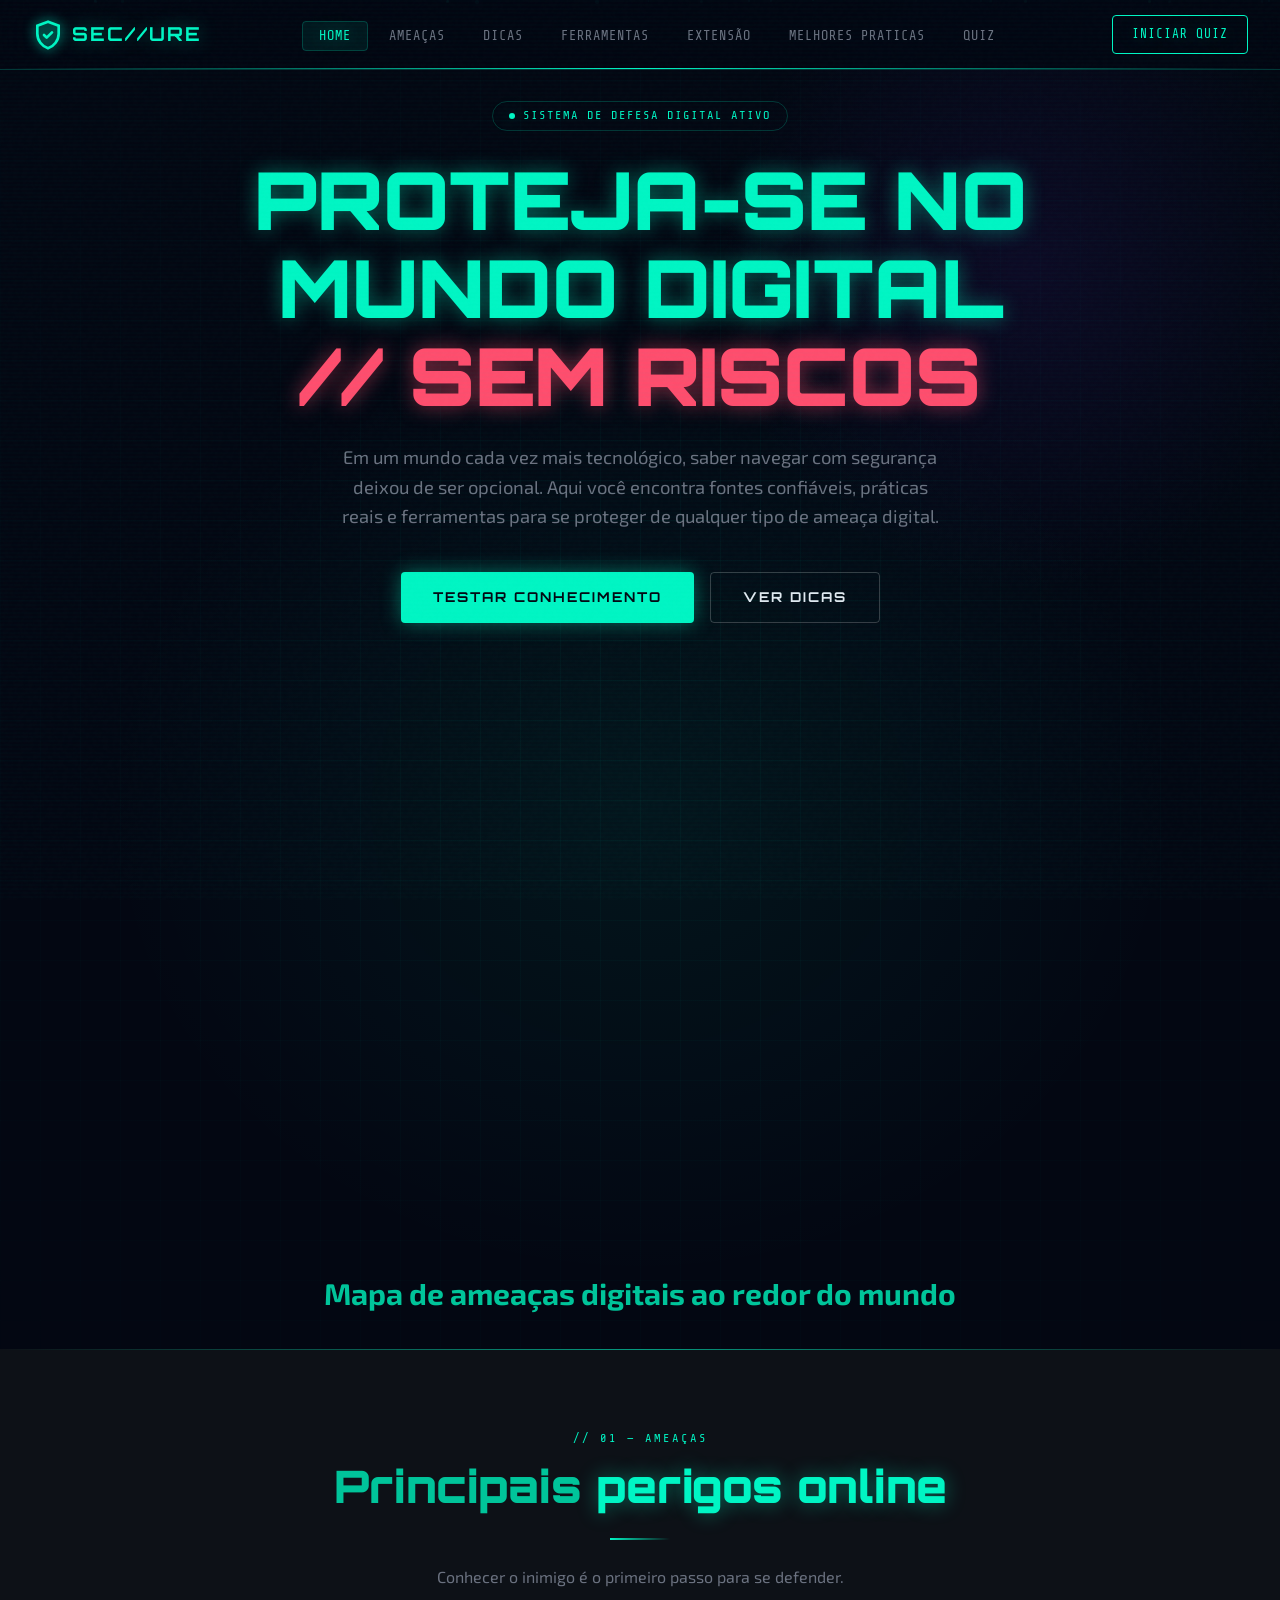
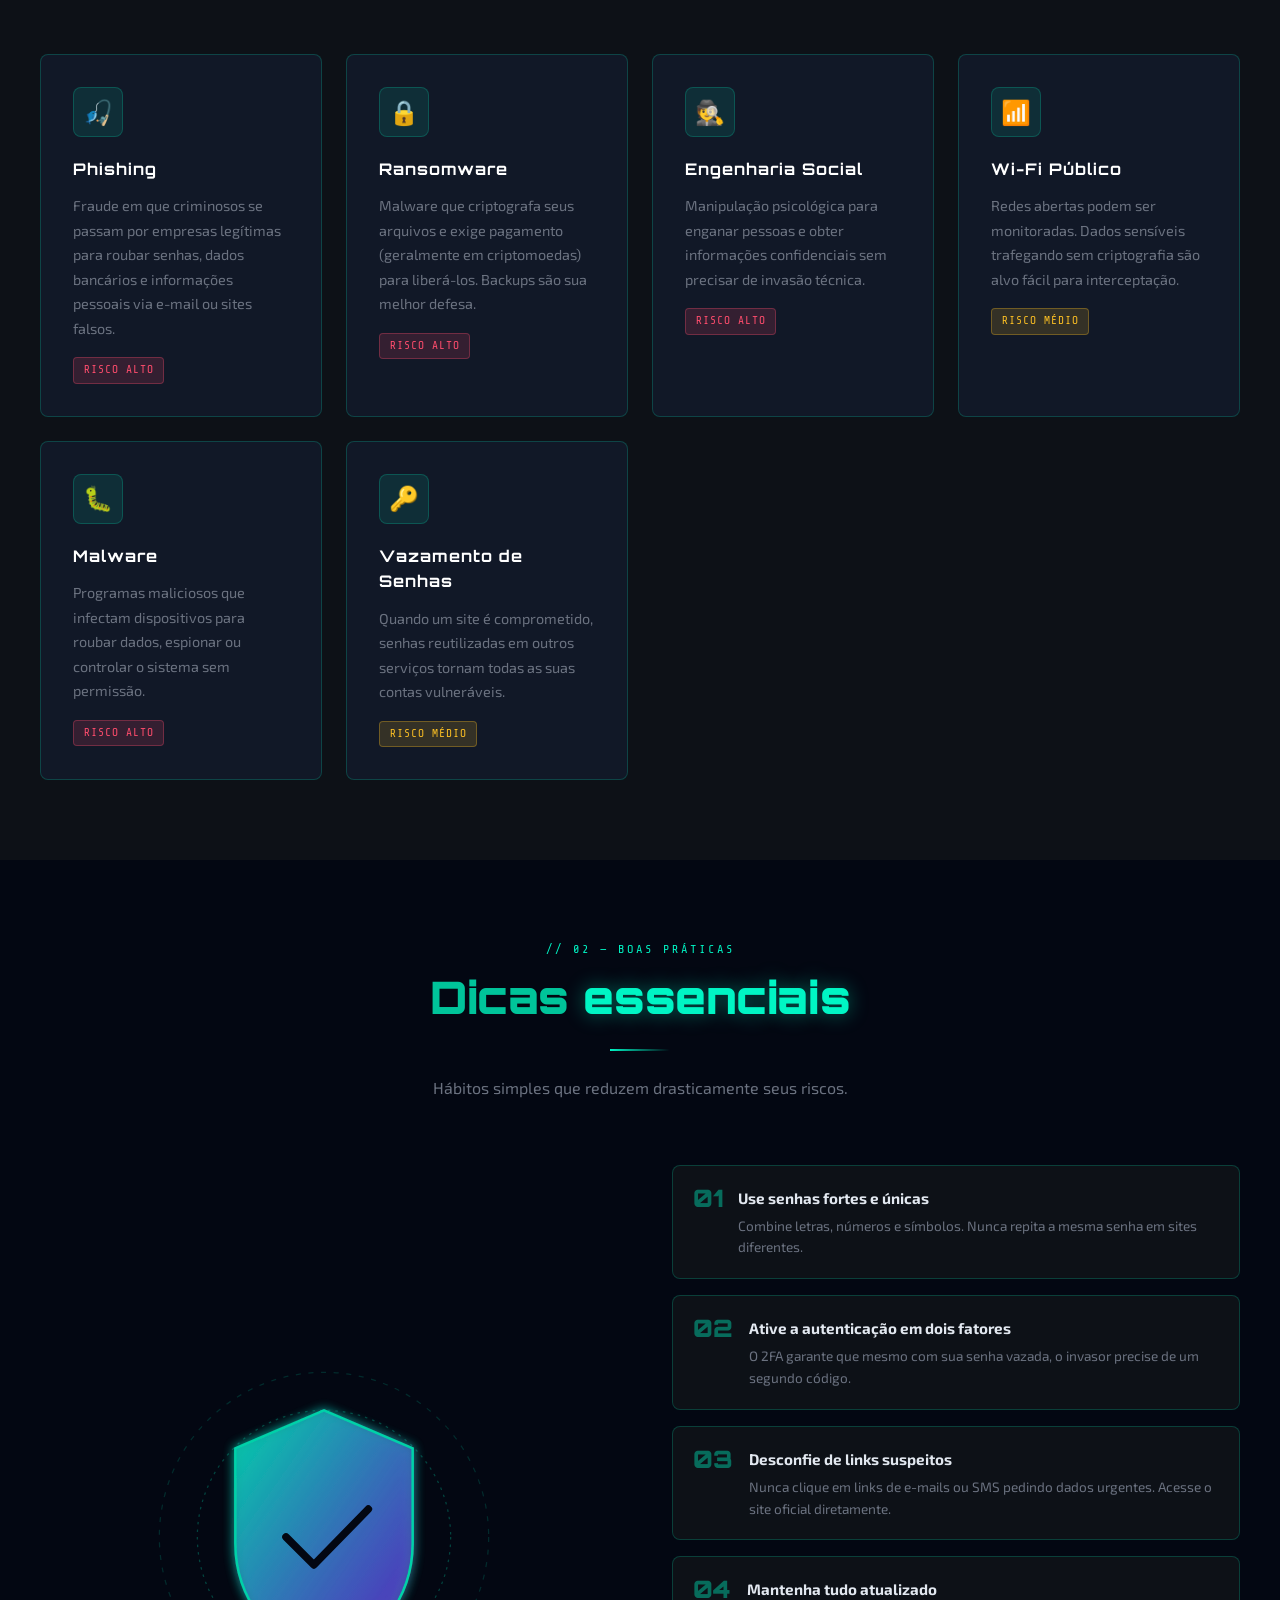
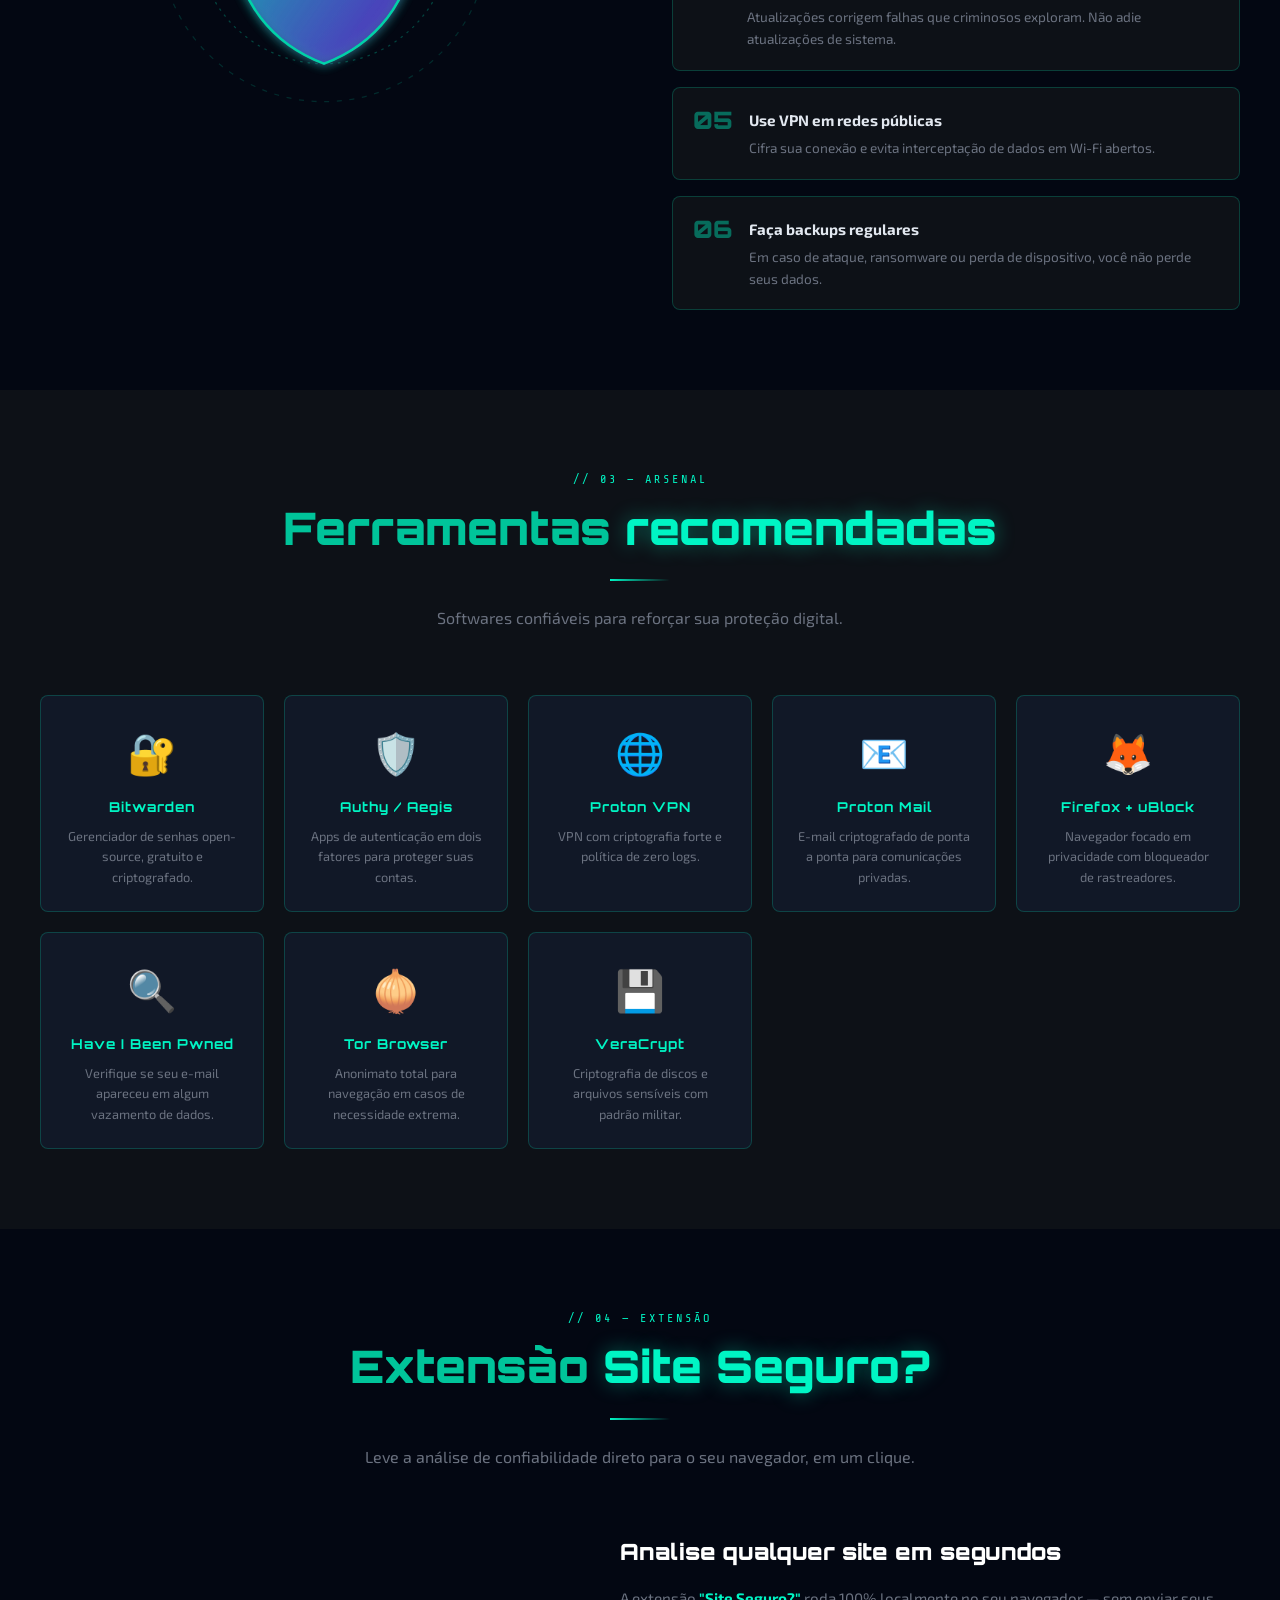
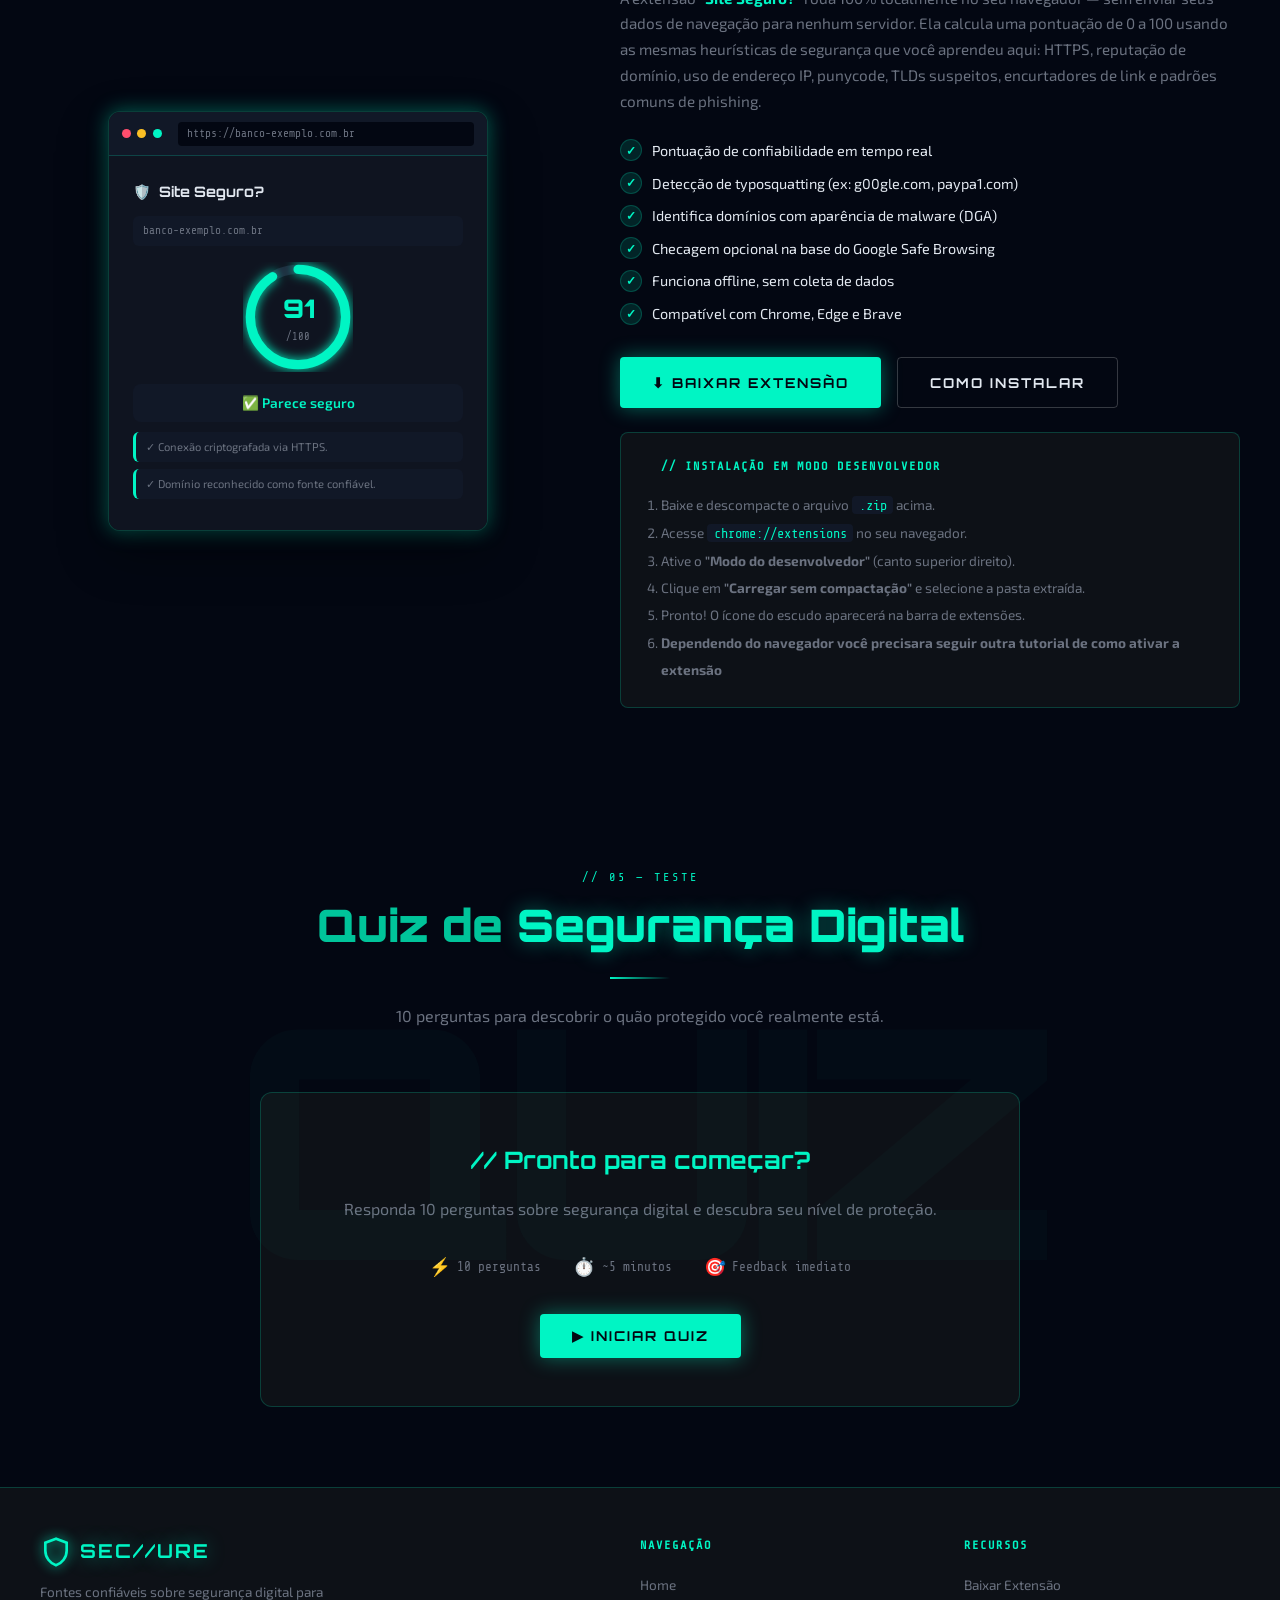
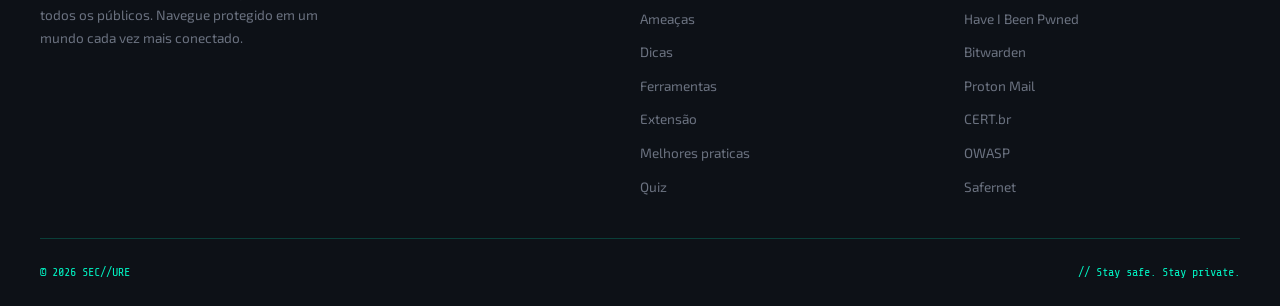
==== commit 2096691c: "ajustes nos codigos e correções" ====
--- a/index.html
+++ b/index.html
@@ -23,6 +23,7 @@
       <li><a href="#dicas">Dicas</a></li>
       <li><a href="#ferramentas">Ferramentas</a></li>
       <li><a href="#extensao">Extensão</a></li>
+      <li><a href="MelPraticas.html">Melhores praticas </a></li>
       <li><a href="#quiz">Quiz</a></li>
     </ul>
     <a href="#quiz" class="nav-cta">Iniciar Quiz</a>
@@ -51,21 +52,12 @@
         <a href="#quiz" class="btn-primary">Testar Conhecimento</a>
         <a href="#dicas" class="btn-secondary">Ver Dicas</a>
       </div>
-      <div class="hero-stats">
-        <div class="stat">
-          <div class="stat-number" data-counter="2200" data-suffix="+">0</div>
-          <div class="stat-label">Ataques por minuto</div>
-        </div>
-        <div class="stat">
-          <div class="stat-number" data-counter="95" data-suffix="%">0</div>
-          <div class="stat-label">Falhas por erro humano</div>
-        </div>
-        <div class="stat">
-          <div class="stat-number" data-counter="10" data-suffix="">0</div>
-          <div class="stat-label">Perguntas no quiz</div>
-        </div>
-      </div>
-    </div>
+      
+      <div class="map" id="Mapa">
+        
+      <iframe width="640" height="640" src="https://cybermap.kaspersky.com/pt/widget/dynamic/dark" frameborder="0"></iframe>
+      <h2>Mapa de ameaças digitais ao redor do mundo </h2>
+     </div>
   </section>
 
   <section id="ameacas">
@@ -166,11 +158,12 @@
             </div>
           </div>
           <div class="tip-item animate-up">
+             <div class="tip-number">03</div>
             <div class="tip-content">
               <h4>Desconfie de links suspeitos</h4>
               <p>Nunca clique em links de e-mails ou SMS pedindo dados urgentes. Acesse o site oficial diretamente.</p>
             </div>
-            <div class="tip-number">03</div>
+        
           </div>
           <div class="tip-item animate-up">
             <div class="tip-number">04</div>
@@ -327,6 +320,9 @@
               <li>Ative o <strong>"Modo do desenvolvedor"</strong> (canto superior direito).</li>
               <li>Clique em <strong>"Carregar sem compactação"</strong> e selecione a pasta extraída.</li>
               <li>Pronto! O ícone do escudo aparecerá na barra de extensões.</li>
+
+
+              <li><strong>Dependendo do navegador você precisara seguir outra tutorial de como ativar a extensão  </strong></li>
             </ol>
           </div>
         </div>
@@ -428,6 +424,7 @@
           <li><a href="#dicas">Dicas</a></li>
           <li><a href="#ferramentas">Ferramentas</a></li>
           <li><a href="#extensao">Extensão</a></li>
+          <li><a href="MelPraticas.html">Melhores praticas</a></li>
           <li><a href="#quiz">Quiz</a></li>
         </ul>
       </div>
@@ -439,6 +436,8 @@
           <li><a href="https://bitwarden.com" target="_blank" rel="noopener">Bitwarden</a></li>
           <li><a href="https://protonmail.com" target="_blank" rel="noopener">Proton Mail</a></li>
           <li><a href="https://www.cert.br" target="_blank" rel="noopener">CERT.br</a></li>
+         <li><a href="https://owasp.org" target="_blank" rel="noopener">OWASP</a></li>      
+         <li><a href="https://new.safernet.org.br" target="_blank" rel="noopener"> Safernet</a></li> 
         </ul>
       </div>
     </div>
--- a/style.css
+++ b/style.css
@@ -1,6 +1,15 @@
 
 
 @import url('https://fonts.googleapis.com/css2?family=Share+Tech+Mono&family=Exo+2:wght@300;400;600;700;900&family=Orbitron:wght@400;700;900&display=swap');
+
+
+
+h2 {color: #00c49a ;
+  font-size: 30px;
+}
+
+
+
 
 
 :root {
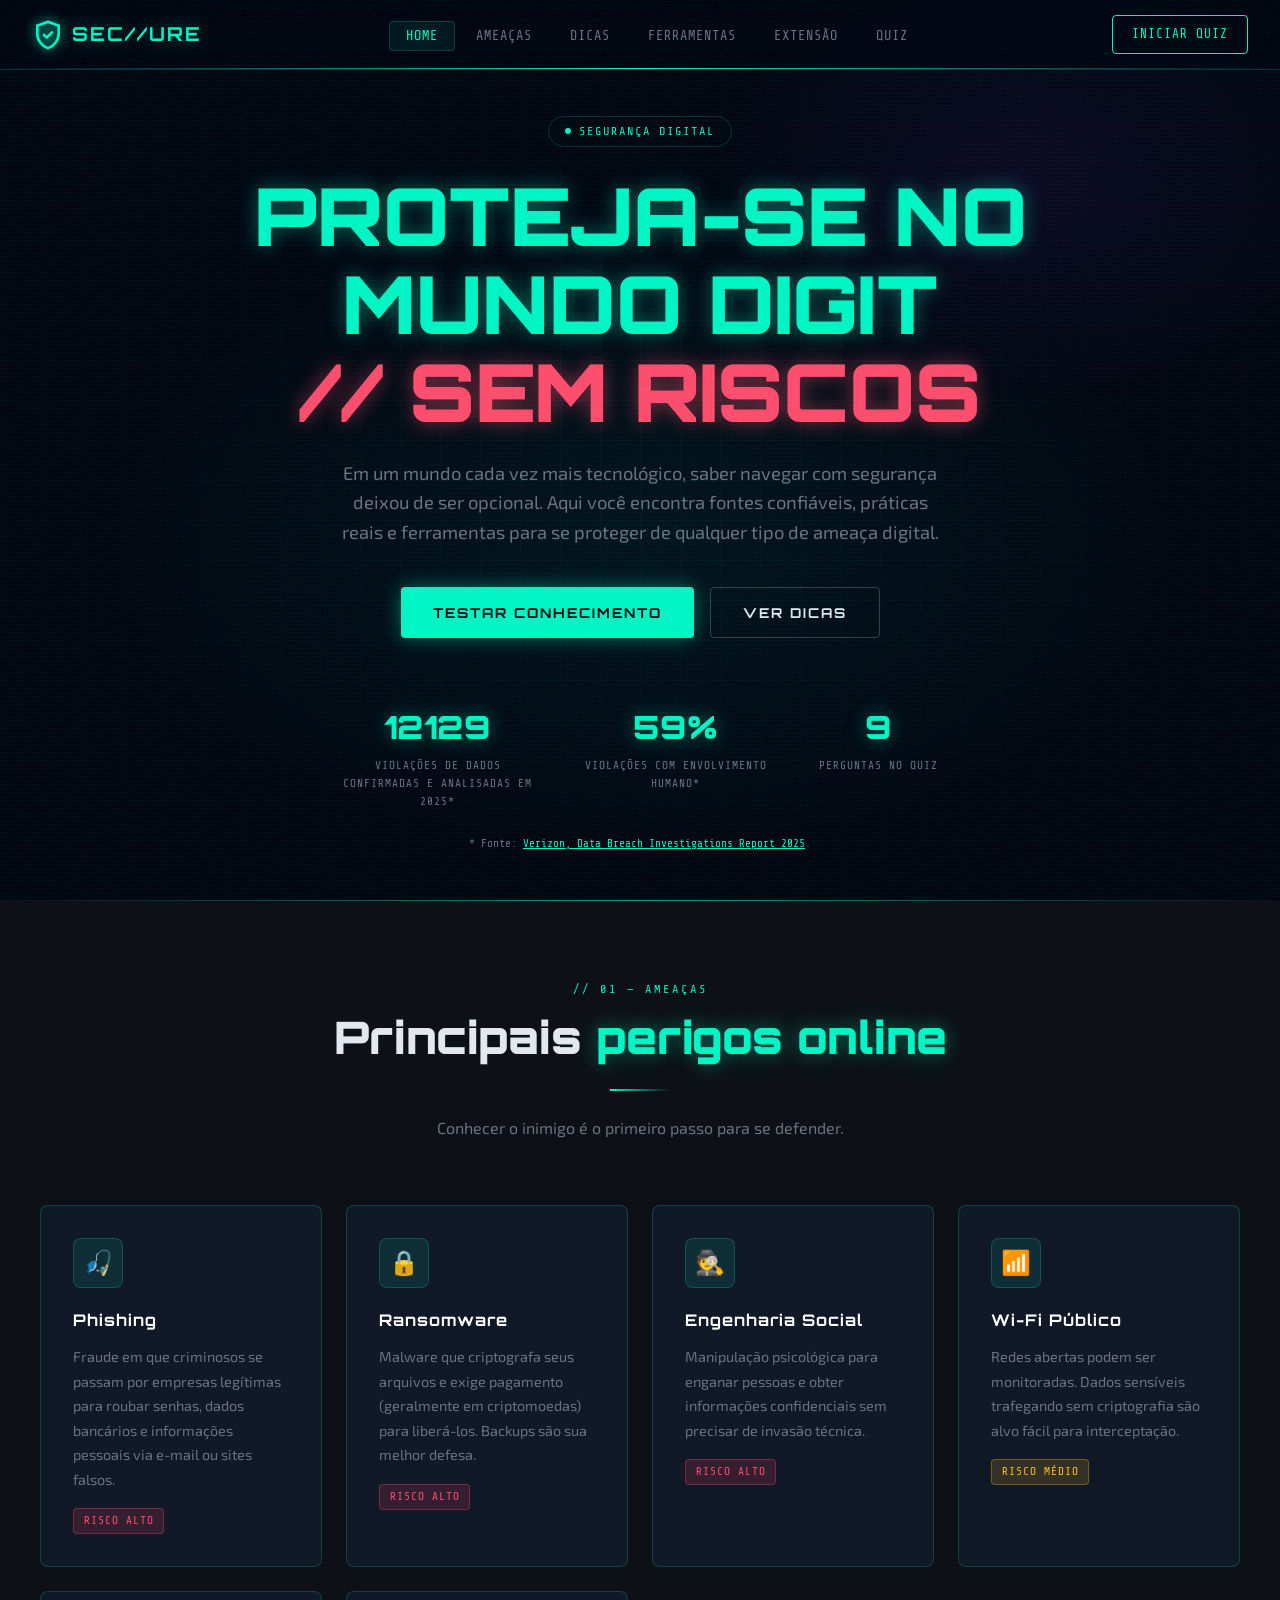
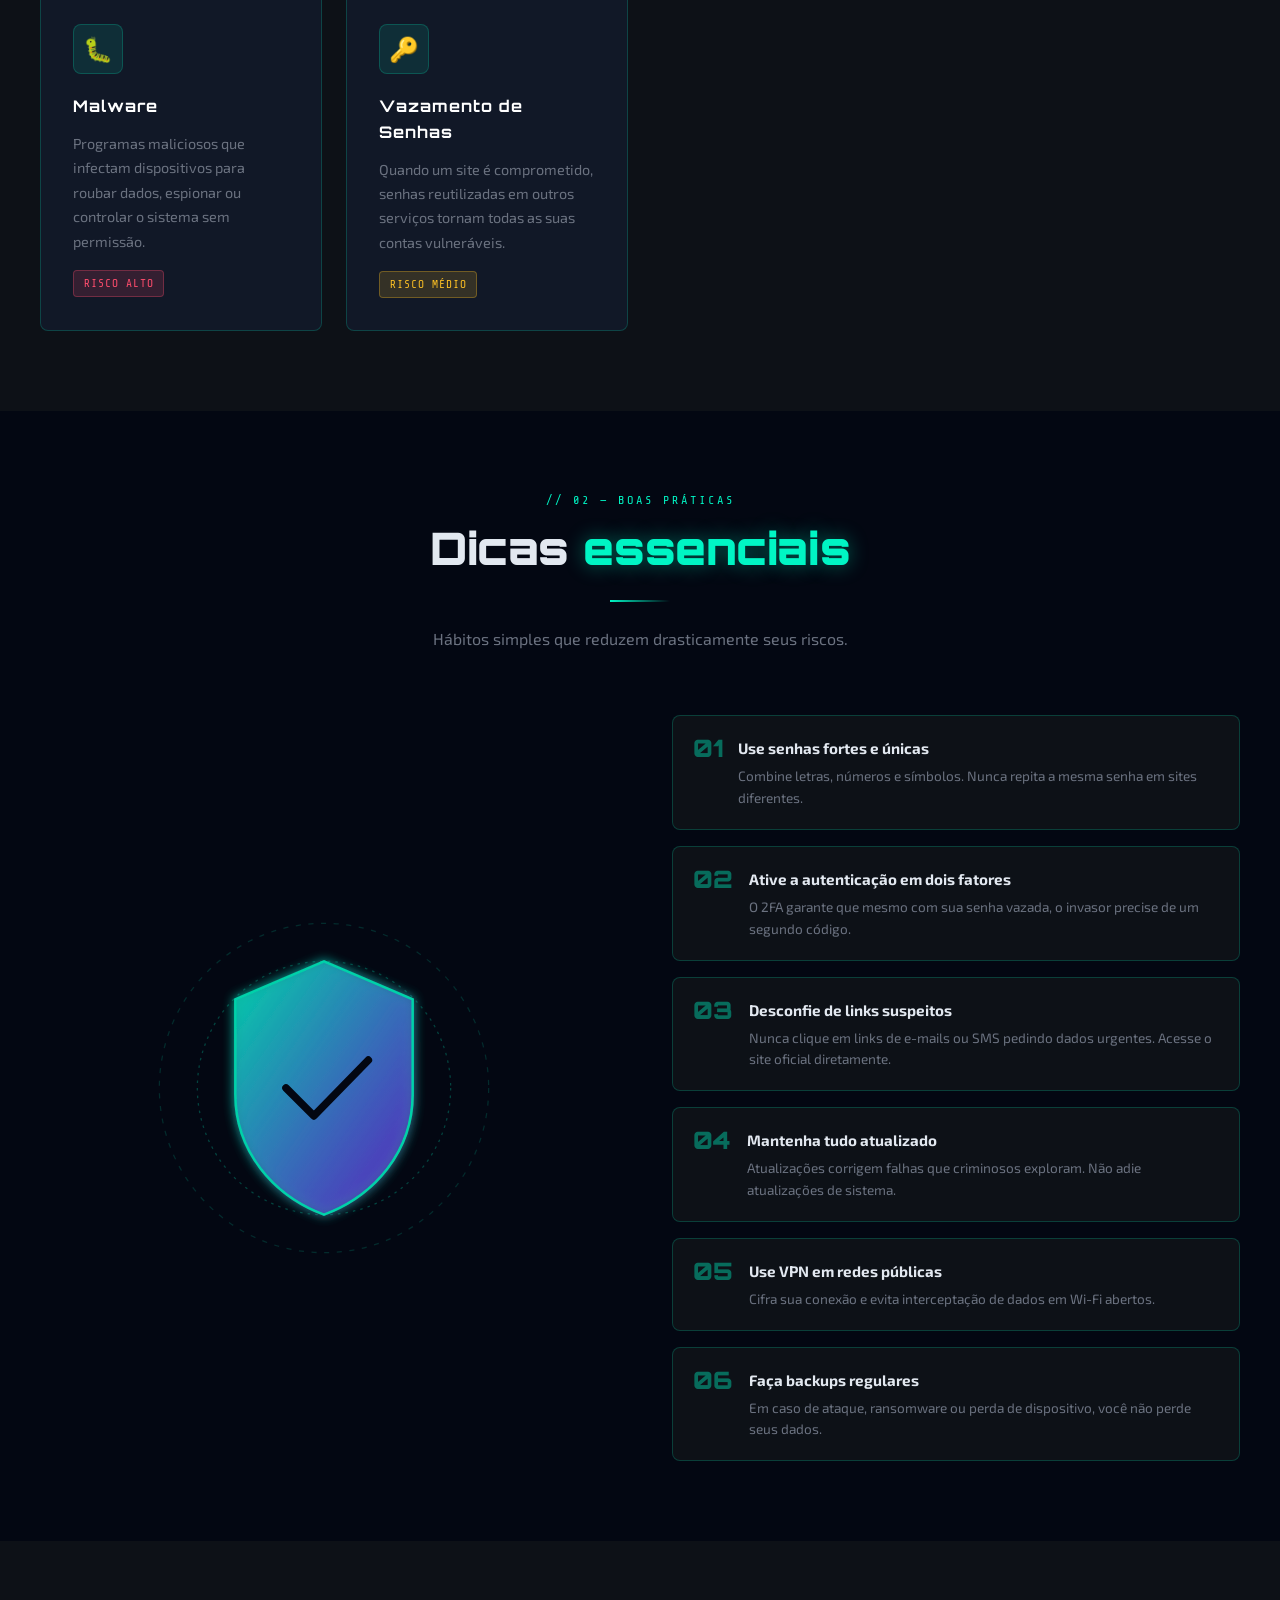
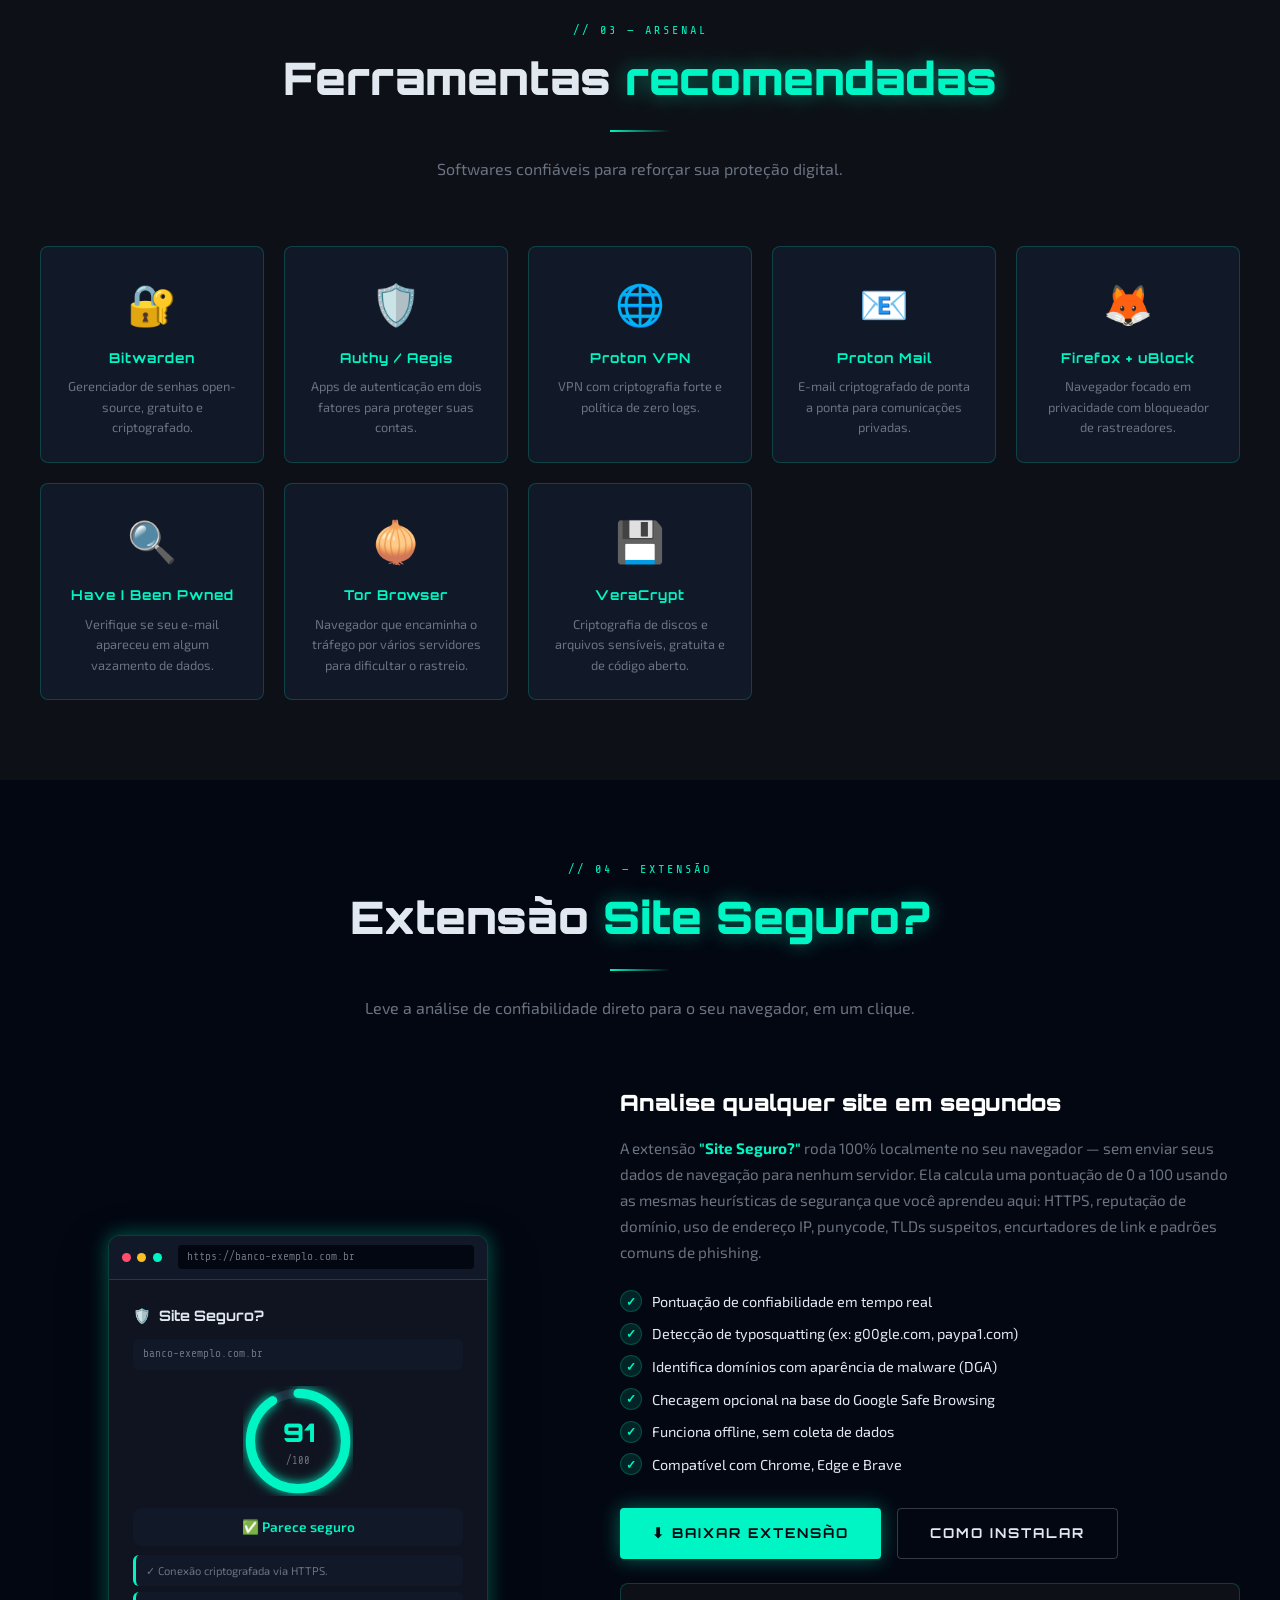
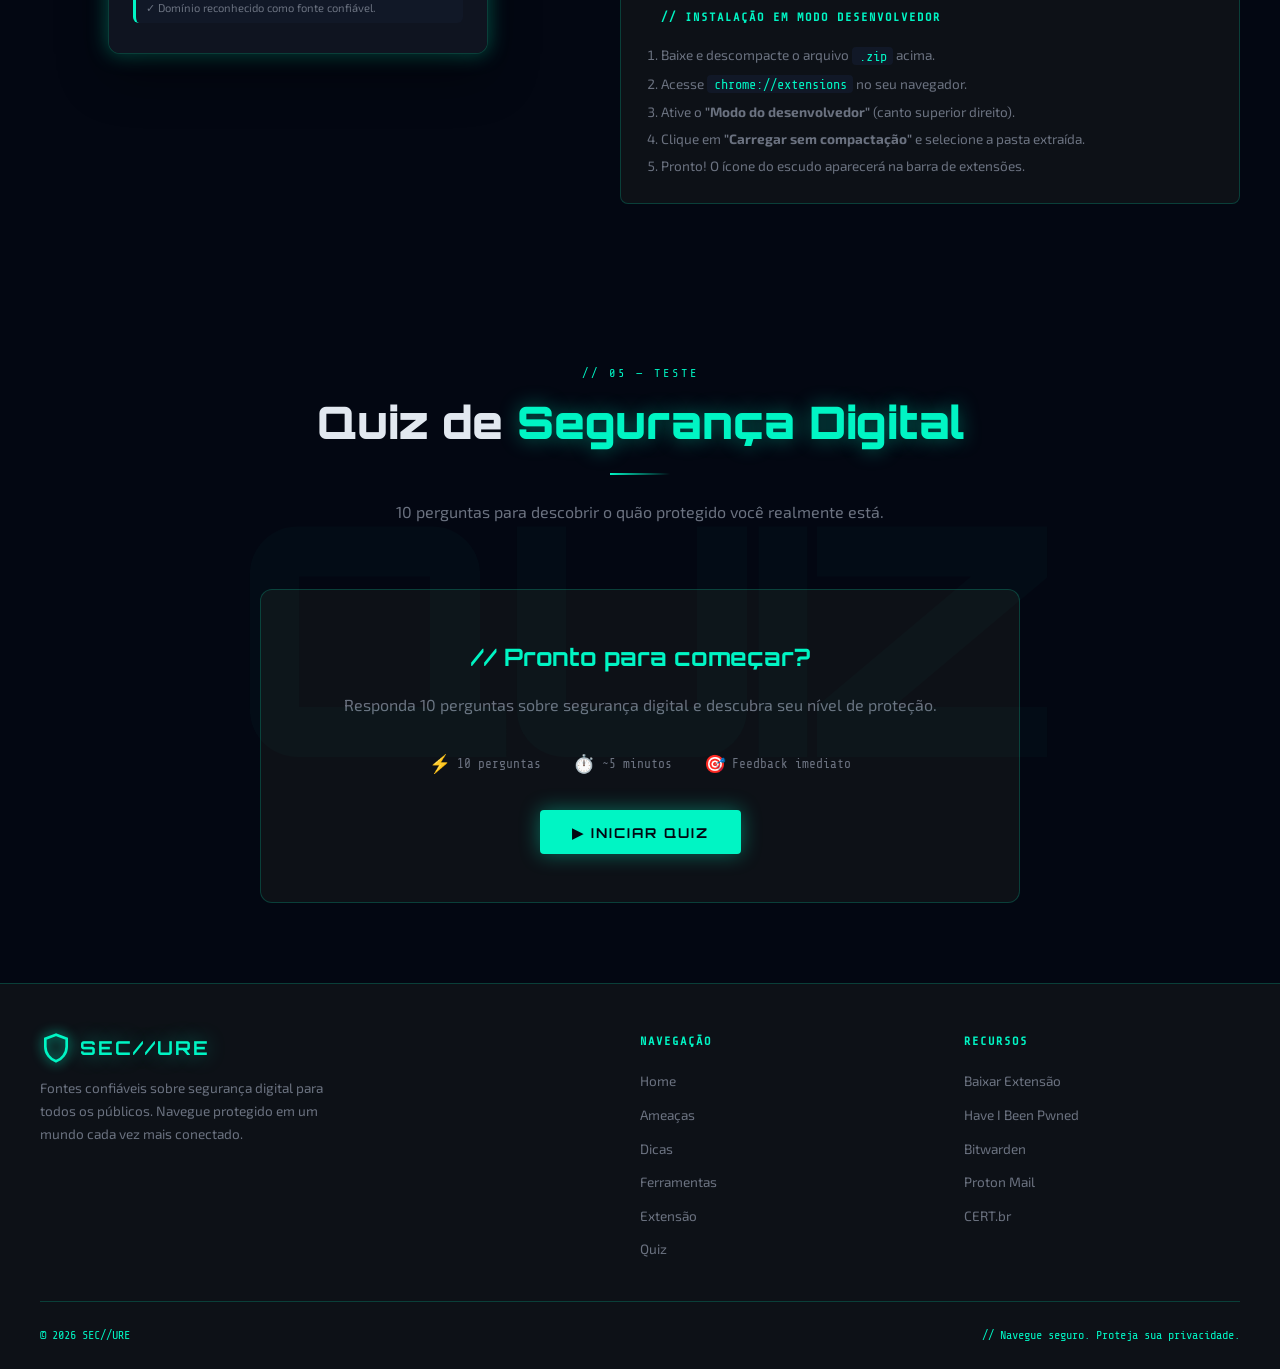
==== commit 031fcd3b: "Add files via upload" ====
--- a/index.html
+++ b/index.html
@@ -1,451 +1,464 @@
-<!DOCTYPE html>
-<html lang="pt-BR">
-<head>
-  <meta charset="UTF-8" />
-  <meta name="viewport" content="width=device-width, initial-scale=1.0" />
-  <meta name="description" content="Segurança Digital — aprenda a navegar com segurança no mundo digital. Dicas, ameaças, ferramentas e quiz interativo." />
-  <title>Segurança Digital — Proteja-se no Mundo Digital</title>
-  <link rel="stylesheet" href="./style.css" />
-</head>
-<body>
-
-  <nav class="navbar">
-    <a href="#home" class="nav-logo">
-      <svg class="shield-icon" viewBox="0 0 24 24">
-        <path d="M12 2 L4 5 V11 C4 16 7.5 20.5 12 22 C16.5 20.5 20 16 20 11 V5 L12 2 Z" />
-        <path d="M9 12 L11 14 L15 10" stroke-linecap="round" stroke-linejoin="round" />
-      </svg>
-      <span>SEC//URE</span>
-    </a>
-    <ul class="nav-links">
-      <li><a href="#home">Home</a></li>
-      <li><a href="#ameacas">Ameaças</a></li>
-      <li><a href="#dicas">Dicas</a></li>
-      <li><a href="#ferramentas">Ferramentas</a></li>
-      <li><a href="#extensao">Extensão</a></li>
-      <li><a href="MelPraticas.html">Melhores praticas </a></li>
-      <li><a href="#quiz">Quiz</a></li>
-    </ul>
-    <a href="#quiz" class="nav-cta">Iniciar Quiz</a>
-    <button class="hamburger" aria-label="Menu">
-      <span></span><span></span><span></span>
-    </button>
-  </nav>
-
-  <section class="hero" id="home">
-    <div class="hero-bg"></div>
-    <div class="hero-grid"></div>
-    <div class="particles"></div>
-    <div class="hero-content">
-      <span class="hero-badge">SISTEMA DE DEFESA DIGITAL ATIVO</span>
-      <h1>
-        <span class="hero-typewriter">PROTEJA-SE NO MUNDO DIGITAL</span><br />
-        <span class="accent-red">// SEM RISCOS</span>
-      </h1>
-      <p>
-        Em um mundo cada vez mais tecnológico, saber navegar com segurança
-        deixou de ser opcional. Aqui você encontra fontes confiáveis,
-        práticas reais e ferramentas para se proteger de qualquer tipo
-        de ameaça digital.
-      </p>
-      <div class="hero-btns">
-        <a href="#quiz" class="btn-primary">Testar Conhecimento</a>
-        <a href="#dicas" class="btn-secondary">Ver Dicas</a>
-      </div>
-      
-      <div class="map" id="Mapa">
-        
-      <iframe width="640" height="640" src="https://cybermap.kaspersky.com/pt/widget/dynamic/dark" frameborder="0"></iframe>
-      <h2>Mapa de ameaças digitais ao redor do mundo </h2>
-     </div>
-  </section>
-
-  <section id="ameacas">
-    <div class="container">
-      <div class="section-header animate-up">
-        <span class="section-tag">// 01 — Ameaças</span>
-        <h2 class="section-title">Principais <span>perigos online</span></h2>
-        <div class="divider"></div>
-        <p class="section-subtitle">
-          Conhecer o inimigo é o primeiro passo para se defender.
-        </p>
-      </div>
-      <div class="threats-grid">
-        <article class="threat-card animate-up">
-          <div class="threat-icon">🎣</div>
-          <h3>Phishing</h3>
-          <p>Fraude em que criminosos se passam por empresas legítimas para roubar senhas, dados bancários e informações pessoais via e-mail ou sites falsos.</p>
-          <span class="threat-badge badge-alto">Risco Alto</span>
-        </article>
-        <article class="threat-card animate-up">
-          <div class="threat-icon">🔒</div>
-          <h3>Ransomware</h3>
-          <p>Malware que criptografa seus arquivos e exige pagamento (geralmente em criptomoedas) para liberá-los. Backups são sua melhor defesa.</p>
-          <span class="threat-badge badge-alto">Risco Alto</span>
-        </article>
-        <article class="threat-card animate-up">
-          <div class="threat-icon">🕵️</div>
-          <h3>Engenharia Social</h3>
-          <p>Manipulação psicológica para enganar pessoas e obter informações confidenciais sem precisar de invasão técnica.</p>
-          <span class="threat-badge badge-alto">Risco Alto</span>
-        </article>
-        <article class="threat-card animate-up">
-          <div class="threat-icon">📶</div>
-          <h3>Wi-Fi Público</h3>
-          <p>Redes abertas podem ser monitoradas. Dados sensíveis trafegando sem criptografia são alvo fácil para interceptação.</p>
-          <span class="threat-badge badge-medio">Risco Médio</span>
-        </article>
-        <article class="threat-card animate-up">
-          <div class="threat-icon">🐛</div>
-          <h3>Malware</h3>
-          <p>Programas maliciosos que infectam dispositivos para roubar dados, espionar ou controlar o sistema sem permissão.</p>
-          <span class="threat-badge badge-alto">Risco Alto</span>
-        </article>
-        <article class="threat-card animate-up">
-          <div class="threat-icon">🔑</div>
-          <h3>Vazamento de Senhas</h3>
-          <p>Quando um site é comprometido, senhas reutilizadas em outros serviços tornam todas as suas contas vulneráveis.</p>
-          <span class="threat-badge badge-medio">Risco Médio</span>
-        </article>
-      </div>
-    </div>
-  </section>
-
-  <section id="dicas">
-    <div class="container">
-      <div class="section-header animate-up">
-        <span class="section-tag">// 02 — Boas práticas</span>
-        <h2 class="section-title">Dicas <span>essenciais</span></h2>
-        <div class="divider"></div>
-        <p class="section-subtitle">
-          Hábitos simples que reduzem drasticamente seus riscos.
-        </p>
-      </div>
-      <div class="tips-layout">
-        <div class="tips-visual animate-up">
-          <svg class="shield-visual" viewBox="0 0 300 300" xmlns="http://www.w3.org/2000/svg">
-            <defs>
-              <linearGradient id="shieldGrad" x1="0%" y1="0%" x2="100%" y2="100%">
-                <stop offset="0%" stop-color="#00f5c4" stop-opacity="0.9"/>
-                <stop offset="100%" stop-color="#7b2fff" stop-opacity="0.6"/>
-              </linearGradient>
-              <filter id="shieldGlow">
-                <feGaussianBlur stdDeviation="4" result="b"/>
-                <feMerge><feMergeNode in="b"/><feMergeNode in="SourceGraphic"/></feMerge>
-              </filter>
-            </defs>
-            <circle cx="150" cy="150" r="130" fill="none" stroke="#00f5c4" stroke-opacity="0.15" stroke-dasharray="4 6"/>
-            <circle cx="150" cy="150" r="100" fill="none" stroke="#00f5c4" stroke-opacity="0.25" stroke-dasharray="2 4"/>
-            <path d="M150 50 L80 80 V155 C80 200 110 235 150 250 C190 235 220 200 220 155 V80 L150 50 Z"
-                  fill="url(#shieldGrad)" stroke="#00f5c4" stroke-width="2" filter="url(#shieldGlow)" opacity="0.85"/>
-            <path d="M120 150 L142 172 L185 128" stroke="#030712" stroke-width="6"
-                  stroke-linecap="round" stroke-linejoin="round" fill="none"/>
-          </svg>
-        </div>
-        <div class="tips-list">
-          <div class="tip-item animate-up">
-            <div class="tip-number">01</div>
-            <div class="tip-content">
-              <h4>Use senhas fortes e únicas</h4>
-              <p>Combine letras, números e símbolos. Nunca repita a mesma senha em sites diferentes.</p>
-            </div>
-          </div>
-          <div class="tip-item animate-up">
-            <div class="tip-number">02</div>
-            <div class="tip-content">
-              <h4>Ative a autenticação em dois fatores</h4>
-              <p>O 2FA garante que mesmo com sua senha vazada, o invasor precise de um segundo código.</p>
-            </div>
-          </div>
-          <div class="tip-item animate-up">
-             <div class="tip-number">03</div>
-            <div class="tip-content">
-              <h4>Desconfie de links suspeitos</h4>
-              <p>Nunca clique em links de e-mails ou SMS pedindo dados urgentes. Acesse o site oficial diretamente.</p>
-            </div>
-        
-          </div>
-          <div class="tip-item animate-up">
-            <div class="tip-number">04</div>
-            <div class="tip-content">
-              <h4>Mantenha tudo atualizado</h4>
-              <p>Atualizações corrigem falhas que criminosos exploram. Não adie atualizações de sistema.</p>
-            </div>
-          </div>
-          <div class="tip-item animate-up">
-            <div class="tip-number">05</div>
-            <div class="tip-content">
-              <h4>Use VPN em redes públicas</h4>
-              <p>Cifra sua conexão e evita interceptação de dados em Wi-Fi abertos.</p>
-            </div>
-          </div>
-          <div class="tip-item animate-up">
-            <div class="tip-number">06</div>
-            <div class="tip-content">
-              <h4>Faça backups regulares</h4>
-              <p>Em caso de ataque, ransomware ou perda de dispositivo, você não perde seus dados.</p>
-            </div>
-          </div>
-        </div>
-      </div>
-    </div>
-  </section>
-
-  <section id="ferramentas">
-    <div class="container">
-      <div class="section-header animate-up">
-        <span class="section-tag">// 03 — Arsenal</span>
-        <h2 class="section-title">Ferramentas <span>recomendadas</span></h2>
-        <div class="divider"></div>
-        <p class="section-subtitle">
-          Softwares confiáveis para reforçar sua proteção digital.
-        </p>
-      </div>
-      <div class="tools-grid">
-        <div class="tool-card animate-up">
-          <span class="tool-emoji">🔐</span>
-          <h4>Bitwarden</h4>
-          <p>Gerenciador de senhas open-source, gratuito e criptografado.</p>
-        </div>
-        <div class="tool-card animate-up">
-          <span class="tool-emoji">🛡️</span>
-          <h4>Authy / Aegis</h4>
-          <p>Apps de autenticação em dois fatores para proteger suas contas.</p>
-        </div>
-        <div class="tool-card animate-up">
-          <span class="tool-emoji">🌐</span>
-          <h4>Proton VPN</h4>
-          <p>VPN com criptografia forte e política de zero logs.</p>
-        </div>
-        <div class="tool-card animate-up">
-          <span class="tool-emoji">📧</span>
-          <h4>Proton Mail</h4>
-          <p>E-mail criptografado de ponta a ponta para comunicações privadas.</p>
-        </div>
-        <div class="tool-card animate-up">
-          <span class="tool-emoji">🦊</span>
-          <h4>Firefox + uBlock</h4>
-          <p>Navegador focado em privacidade com bloqueador de rastreadores.</p>
-        </div>
-        <div class="tool-card animate-up">
-          <span class="tool-emoji">🔍</span>
-          <h4>Have I Been Pwned</h4>
-          <p>Verifique se seu e-mail apareceu em algum vazamento de dados.</p>
-        </div>
-        <div class="tool-card animate-up">
-          <span class="tool-emoji">🧅</span>
-          <h4>Tor Browser</h4>
-          <p>Anonimato total para navegação em casos de necessidade extrema.</p>
-        </div>
-        <div class="tool-card animate-up">
-          <span class="tool-emoji">💾</span>
-          <h4>VeraCrypt</h4>
-          <p>Criptografia de discos e arquivos sensíveis com padrão militar.</p>
-        </div>
-      </div>
-    </div>
-  </section>
-
-  <section id="extensao">
-    <div class="container">
-      <div class="section-header animate-up">
-        <span class="section-tag">// 04 — Extensão</span>
-        <h2 class="section-title">Extensão <span>Site Seguro?</span></h2>
-        <div class="divider"></div>
-        <p class="section-subtitle">
-          Leve a análise de confiabilidade direto para o seu navegador, em um clique.
-        </p>
-      </div>
-
-      <div class="extension-layout">
-        <div class="extension-mockup animate-up">
-          <div class="browser-mockup">
-            <div class="browser-mockup-bar">
-              <span class="mockup-dot dot-red"></span>
-              <span class="mockup-dot dot-yellow"></span>
-              <span class="mockup-dot dot-green"></span>
-              <span class="browser-mockup-url">https://banco-exemplo.com.br</span>
-            </div>
-            <div class="popup-preview">
-              <div class="popup-preview-header">
-                <span class="logo">🛡️</span>
-                <span>Site Seguro?</span>
-              </div>
-              <div class="popup-preview-url">banco-exemplo.com.br</div>
-              <div class="popup-preview-ring">
-                <svg viewBox="0 0 120 120">
-                  <circle cx="60" cy="60" r="52" class="ring-bg-preview" />
-                  <circle cx="60" cy="60" r="52" class="ring-fill-preview" />
-                </svg>
-                <div class="popup-preview-score">
-                  <span>91</span>
-                  <small>/100</small>
-                </div>
-              </div>
-              <div class="popup-preview-badge">✅ Parece seguro</div>
-              <div class="popup-preview-detail">✓ Conexão criptografada via HTTPS.</div>
-              <div class="popup-preview-detail">✓ Domínio reconhecido como fonte confiável.</div>
-            </div>
-          </div>
-        </div>
-
-        <div class="extension-info">
-          <h3>Analise qualquer site em segundos</h3>
-          <p class="extension-desc">
-            A extensão <strong>"Site Seguro?"</strong> roda 100% localmente no seu
-            navegador — sem enviar seus dados de navegação para nenhum servidor.
-            Ela calcula uma pontuação de 0 a 100 usando as mesmas heurísticas de
-            segurança que você aprendeu aqui: HTTPS, reputação de domínio, uso de
-            endereço IP, punycode, TLDs suspeitos, encurtadores de link e padrões
-            comuns de phishing.
-          </p>
-          <ul class="extension-features">
-            <li><span class="feature-check">✓</span> Pontuação de confiabilidade em tempo real</li>
-            <li><span class="feature-check">✓</span> Detecção de typosquatting (ex: g00gle.com, paypa1.com)</li>
-            <li><span class="feature-check">✓</span> Identifica domínios com aparência de malware (DGA)</li>
-            <li><span class="feature-check">✓</span> Checagem opcional na base do Google Safe Browsing</li>
-            <li><span class="feature-check">✓</span> Funciona offline, sem coleta de dados</li>
-            <li><span class="feature-check">✓</span> Compatível com Chrome, Edge e Brave</li>
-          </ul>
-          <div class="extension-btns">
-            <a href="./site-checker-extension.zip" download class="btn-primary">⬇ Baixar Extensão</a>
-            <a href="#extensao-instalar" class="btn-secondary">Como instalar</a>
-          </div>
-
-          <div id="extensao-instalar" class="install-steps">
-            <h4>// Instalação em modo desenvolvedor</h4>
-            <ol>
-              <li>Baixe e descompacte o arquivo <code>.zip</code> acima.</li>
-              <li>Acesse <code>chrome://extensions</code> no seu navegador.</li>
-              <li>Ative o <strong>"Modo do desenvolvedor"</strong> (canto superior direito).</li>
-              <li>Clique em <strong>"Carregar sem compactação"</strong> e selecione a pasta extraída.</li>
-              <li>Pronto! O ícone do escudo aparecerá na barra de extensões.</li>
-
-
-              <li><strong>Dependendo do navegador você precisara seguir outra tutorial de como ativar a extensão  </strong></li>
-            </ol>
-          </div>
-        </div>
-      </div>
-    </div>
-  </section>
-
-  <section id="quiz">
-    <div class="container">
-      <div class="section-header animate-up">
-        <span class="section-tag">// 05 — Teste</span>
-        <h2 class="section-title">Quiz de <span>Segurança Digital</span></h2>
-        <div class="divider"></div>
-        <p class="section-subtitle">
-          10 perguntas para descobrir o quão protegido você realmente está.
-        </p>
-      </div>
-      <div class="quiz-wrapper">
-
-        <div class="quiz-intro">
-          <h3>// Pronto para começar?</h3>
-          <p>Responda 10 perguntas sobre segurança digital e descubra seu nível de proteção.</p>
-          <div class="quiz-meta">
-            <div class="quiz-meta-item"><span>⚡</span><span>10 perguntas</span></div>
-            <div class="quiz-meta-item"><span>⏱️</span><span>~5 minutos</span></div>
-            <div class="quiz-meta-item"><span>🎯</span><span>Feedback imediato</span></div>
-          </div>
-          <button id="quiz-start-btn" class="btn-primary">▶ Iniciar Quiz</button>
-        </div>
-
-        <div class="quiz-active">
-          <div class="quiz-progress-bar-wrap">
-            <div class="quiz-progress-bar"></div>
-          </div>
-          <div class="quiz-counter">Pergunta <span>1</span> de <span>10</span></div>
-          <div class="quiz-question-block">
-            <h3 class="quiz-question-text">Carregando pergunta...</h3>
-            <div class="quiz-options"></div>
-            <div class="quiz-feedback"></div>
-          </div>
-          <div class="quiz-nav">
-            <button id="quiz-next-btn" class="btn-primary" onclick="nextQuestion()" style="display:none;">
-              Próxima →
-            </button>
-          </div>
-        </div>
-
-        <div class="quiz-result">
-          <div class="result-card">
-            <div class="result-score-ring">
-              <svg width="140" height="140" viewBox="0 0 120 120">
-                <circle class="ring-bg" cx="60" cy="60" r="54"></circle>
-                <circle class="ring-fill" cx="60" cy="60" r="54"></circle>
-              </svg>
-              <div class="result-score-text">
-                <span class="result-score-pct">0%</span>
-                <span class="result-score-label">Acertos</span>
-              </div>
-            </div>
-            <h3 class="result-title">Calculando...</h3>
-            <p class="result-msg"></p>
-            <div class="result-breakdown">
-              <div class="breakdown-item">
-                <div class="breakdown-num num-correct">0</div>
-                <div class="breakdown-lbl">Corretas</div>
-              </div>
-              <div class="breakdown-item">
-                <div class="breakdown-num num-wrong">0</div>
-                <div class="breakdown-lbl">Erradas</div>
-              </div>
-              <div class="breakdown-item">
-                <div class="breakdown-num num-total">0</div>
-                <div class="breakdown-lbl">Total</div>
-              </div>
-            </div>
-            <button id="quiz-restart-btn" class="btn-primary">↻ Refazer Quiz</button>
-          </div>
-        </div>
-      </div>
-    </div>
-  </section>
-
-  <footer>
-    <div class="footer-grid">
-      <div class="footer-brand">
-        <div class="nav-logo">
-          <svg class="shield-icon" viewBox="0 0 24 24">
-            <path d="M12 2 L4 5 V11 C4 16 7.5 20.5 12 22 C16.5 20.5 20 16 20 11 V5 L12 2 Z" />
-          </svg>
-          <span>SEC//URE</span>
-        </div>
-        <p>Fontes confiáveis sobre segurança digital para todos os públicos. Navegue protegido em um mundo cada vez mais conectado.</p>
-      </div>
-      <div class="footer-col">
-        <h5>Navegação</h5>
-        <ul>
-          <li><a href="#home">Home</a></li>
-          <li><a href="#ameacas">Ameaças</a></li>
-          <li><a href="#dicas">Dicas</a></li>
-          <li><a href="#ferramentas">Ferramentas</a></li>
-          <li><a href="#extensao">Extensão</a></li>
-          <li><a href="MelPraticas.html">Melhores praticas</a></li>
-          <li><a href="#quiz">Quiz</a></li>
-        </ul>
-      </div>
-      <div class="footer-col">
-        <h5>Recursos</h5>
-        <ul>
-          <li><a href="./site-checker-extension.zip" download>Baixar Extensão</a></li>
-          <li><a href="https://haveibeenpwned.com" target="_blank" rel="noopener">Have I Been Pwned</a></li>
-          <li><a href="https://bitwarden.com" target="_blank" rel="noopener">Bitwarden</a></li>
-          <li><a href="https://protonmail.com" target="_blank" rel="noopener">Proton Mail</a></li>
-          <li><a href="https://www.cert.br" target="_blank" rel="noopener">CERT.br</a></li>
-         <li><a href="https://owasp.org" target="_blank" rel="noopener">OWASP</a></li>      
-         <li><a href="https://new.safernet.org.br" target="_blank" rel="noopener"> Safernet</a></li> 
-        </ul>
-      </div>
-    </div>
-    <div class="footer-bottom">
-      <span>© 2026 SEC//URE</span>
-      <span>// Stay safe. Stay private.</span>
-    </div>
-  </footer>
-  <script src="./main.js"></script>
-</body>
+<!DOCTYPE html>
+<html lang="pt-BR">
+<head>
+  <meta charset="UTF-8" />
+  <meta name="viewport" content="width=device-width, initial-scale=1.0" />
+  <meta name="description" content="Segurança Digital — aprenda a navegar com segurança no mundo digital. Dicas, ameaças, ferramentas e quiz interativo." />
+  <title>Segurança Digital — Proteja-se no Mundo Digital</title>
+  <meta name="theme-color" content="#030712" />
+  <link rel="icon" href="./favicon.svg" type="image/svg+xml" />
+  <link rel="icon" href="./favicon.ico" sizes="any" />
+  <link rel="icon" href="./favicon-32.png" type="image/png" sizes="32x32" />
+  <link rel="icon" href="./favicon-16.png" type="image/png" sizes="16x16" />
+  <link rel="apple-touch-icon" href="./apple-touch-icon.png" />
+  <link rel="preconnect" href="https://fonts.googleapis.com" />
+  <link rel="preconnect" href="https://fonts.gstatic.com" crossorigin />
+  <link href="https://fonts.googleapis.com/css2?family=Share+Tech+Mono&family=Exo+2:wght@300;400;600;700;900&family=Orbitron:wght@400;700;900&display=swap" rel="stylesheet" />
+  <link rel="stylesheet" href="./style.css" />
+</head>
+<body>
+
+  <nav class="navbar">
+    <a href="#home" class="nav-logo">
+      <svg class="shield-icon" viewBox="0 0 24 24">
+        <path d="M12 2 L4 5 V11 C4 16 7.5 20.5 12 22 C16.5 20.5 20 16 20 11 V5 L12 2 Z" />
+        <path d="M9 12 L11 14 L15 10" stroke-linecap="round" stroke-linejoin="round" />
+      </svg>
+      <span>SEC//URE</span>
+    </a>
+    <ul class="nav-links">
+      <li><a href="#home">Home</a></li>
+      <li><a href="#ameacas">Ameaças</a></li>
+      <li><a href="#dicas">Dicas</a></li>
+      <li><a href="#ferramentas">Ferramentas</a></li>
+      <li><a href="#extensao">Extensão</a></li>
+      <li><a href="#quiz">Quiz</a></li>
+    </ul>
+    <a href="#quiz" class="nav-cta">Iniciar Quiz</a>
+    <button class="hamburger" aria-label="Abrir menu" aria-expanded="false">
+      <span></span><span></span><span></span>
+    </button>
+  </nav>
+
+  <section class="hero" id="home">
+    <div class="hero-bg"></div>
+    <div class="hero-grid"></div>
+    <div class="particles"></div>
+    <div class="hero-content">
+      <span class="hero-badge">SEGURANÇA DIGITAL</span>
+      <h1>
+        <span class="hero-typewriter">PROTEJA-SE NO MUNDO DIGITAL</span><br />
+        <span class="accent-red">// SEM RISCOS</span>
+      </h1>
+      <p>
+        Em um mundo cada vez mais tecnológico, saber navegar com segurança
+        deixou de ser opcional. Aqui você encontra fontes confiáveis,
+        práticas reais e ferramentas para se proteger de qualquer tipo
+        de ameaça digital.
+      </p>
+      <div class="hero-btns">
+        <a href="#quiz" class="btn-primary">Testar Conhecimento</a>
+        <a href="#dicas" class="btn-secondary">Ver Dicas</a>
+      </div>
+      <div class="hero-stats">
+        <div class="stat">
+          <div class="stat-number" data-counter="12195" data-suffix="">0</div>
+          <div class="stat-label">Violações de dados confirmadas e analisadas em 2025*</div>
+        </div>
+        <div class="stat">
+          <div class="stat-number" data-counter="60" data-suffix="%">0</div>
+          <div class="stat-label">Violações com envolvimento humano*</div>
+        </div>
+        <div class="stat">
+          <div class="stat-number" data-counter="10" data-suffix="">0</div>
+          <div class="stat-label">Perguntas no quiz</div>
+        </div>
+      </div>
+      <p class="stats-fonte">
+        * Fonte: <a href="https://www.verizon.com/business/resources/reports/dbir/" target="_blank" rel="noopener">Verizon, Data Breach Investigations Report 2025</a>.
+      </p>
+    </div>
+  </section>
+
+  <section id="ameacas">
+    <div class="container">
+      <div class="section-header animate-up">
+        <span class="section-tag">// 01 — Ameaças</span>
+        <h2 class="section-title">Principais <span>perigos online</span></h2>
+        <div class="divider"></div>
+        <p class="section-subtitle">
+          Conhecer o inimigo é o primeiro passo para se defender.
+        </p>
+      </div>
+      <div class="threats-grid">
+        <article class="threat-card animate-up">
+          <div class="threat-icon">🎣</div>
+          <h3>Phishing</h3>
+          <p>Fraude em que criminosos se passam por empresas legítimas para roubar senhas, dados bancários e informações pessoais via e-mail ou sites falsos.</p>
+          <span class="threat-badge badge-alto">Risco Alto</span>
+        </article>
+        <article class="threat-card animate-up">
+          <div class="threat-icon">🔒</div>
+          <h3>Ransomware</h3>
+          <p>Malware que criptografa seus arquivos e exige pagamento (geralmente em criptomoedas) para liberá-los. Backups são sua melhor defesa.</p>
+          <span class="threat-badge badge-alto">Risco Alto</span>
+        </article>
+        <article class="threat-card animate-up">
+          <div class="threat-icon">🕵️</div>
+          <h3>Engenharia Social</h3>
+          <p>Manipulação psicológica para enganar pessoas e obter informações confidenciais sem precisar de invasão técnica.</p>
+          <span class="threat-badge badge-alto">Risco Alto</span>
+        </article>
+        <article class="threat-card animate-up">
+          <div class="threat-icon">📶</div>
+          <h3>Wi-Fi Público</h3>
+          <p>Redes abertas podem ser monitoradas. Dados sensíveis trafegando sem criptografia são alvo fácil para interceptação.</p>
+          <span class="threat-badge badge-medio">Risco Médio</span>
+        </article>
+        <article class="threat-card animate-up">
+          <div class="threat-icon">🐛</div>
+          <h3>Malware</h3>
+          <p>Programas maliciosos que infectam dispositivos para roubar dados, espionar ou controlar o sistema sem permissão.</p>
+          <span class="threat-badge badge-alto">Risco Alto</span>
+        </article>
+        <article class="threat-card animate-up">
+          <div class="threat-icon">🔑</div>
+          <h3>Vazamento de Senhas</h3>
+          <p>Quando um site é comprometido, senhas reutilizadas em outros serviços tornam todas as suas contas vulneráveis.</p>
+          <span class="threat-badge badge-medio">Risco Médio</span>
+        </article>
+      </div>
+    </div>
+  </section>
+
+  <section id="dicas">
+    <div class="container">
+      <div class="section-header animate-up">
+        <span class="section-tag">// 02 — Boas práticas</span>
+        <h2 class="section-title">Dicas <span>essenciais</span></h2>
+        <div class="divider"></div>
+        <p class="section-subtitle">
+          Hábitos simples que reduzem drasticamente seus riscos.
+        </p>
+      </div>
+      <div class="tips-layout">
+        <div class="tips-visual animate-up">
+          <svg class="shield-visual" viewBox="0 0 300 300" xmlns="http://www.w3.org/2000/svg">
+            <defs>
+              <linearGradient id="shieldGrad" x1="0%" y1="0%" x2="100%" y2="100%">
+                <stop offset="0%" stop-color="#00f5c4" stop-opacity="0.9"/>
+                <stop offset="100%" stop-color="#7b2fff" stop-opacity="0.6"/>
+              </linearGradient>
+              <filter id="shieldGlow">
+                <feGaussianBlur stdDeviation="4" result="b"/>
+                <feMerge><feMergeNode in="b"/><feMergeNode in="SourceGraphic"/></feMerge>
+              </filter>
+            </defs>
+            <circle cx="150" cy="150" r="130" fill="none" stroke="#00f5c4" stroke-opacity="0.15" stroke-dasharray="4 6"/>
+            <circle cx="150" cy="150" r="100" fill="none" stroke="#00f5c4" stroke-opacity="0.25" stroke-dasharray="2 4"/>
+            <path d="M150 50 L80 80 V155 C80 200 110 235 150 250 C190 235 220 200 220 155 V80 L150 50 Z"
+                  fill="url(#shieldGrad)" stroke="#00f5c4" stroke-width="2" filter="url(#shieldGlow)" opacity="0.85"/>
+            <path d="M120 150 L142 172 L185 128" stroke="#030712" stroke-width="6"
+                  stroke-linecap="round" stroke-linejoin="round" fill="none"/>
+          </svg>
+        </div>
+        <div class="tips-list">
+          <div class="tip-item animate-up">
+            <div class="tip-number">01</div>
+            <div class="tip-content">
+              <h4>Use senhas fortes e únicas</h4>
+              <p>Combine letras, números e símbolos. Nunca repita a mesma senha em sites diferentes.</p>
+            </div>
+          </div>
+          <div class="tip-item animate-up">
+            <div class="tip-number">02</div>
+            <div class="tip-content">
+              <h4>Ative a autenticação em dois fatores</h4>
+              <p>O 2FA garante que mesmo com sua senha vazada, o invasor precise de um segundo código.</p>
+            </div>
+          </div>
+          <div class="tip-item animate-up">
+            <div class="tip-number">03</div>
+            <div class="tip-content">
+              <h4>Desconfie de links suspeitos</h4>
+              <p>Nunca clique em links de e-mails ou SMS pedindo dados urgentes. Acesse o site oficial diretamente.</p>
+            </div>
+          </div>
+          <div class="tip-item animate-up">
+            <div class="tip-number">04</div>
+            <div class="tip-content">
+              <h4>Mantenha tudo atualizado</h4>
+              <p>Atualizações corrigem falhas que criminosos exploram. Não adie atualizações de sistema.</p>
+            </div>
+          </div>
+          <div class="tip-item animate-up">
+            <div class="tip-number">05</div>
+            <div class="tip-content">
+              <h4>Use VPN em redes públicas</h4>
+              <p>Cifra sua conexão e evita interceptação de dados em Wi-Fi abertos.</p>
+            </div>
+          </div>
+          <div class="tip-item animate-up">
+            <div class="tip-number">06</div>
+            <div class="tip-content">
+              <h4>Faça backups regulares</h4>
+              <p>Em caso de ataque, ransomware ou perda de dispositivo, você não perde seus dados.</p>
+            </div>
+          </div>
+        </div>
+      </div>
+    </div>
+  </section>
+
+  <section id="ferramentas">
+    <div class="container">
+      <div class="section-header animate-up">
+        <span class="section-tag">// 03 — Arsenal</span>
+        <h2 class="section-title">Ferramentas <span>recomendadas</span></h2>
+        <div class="divider"></div>
+        <p class="section-subtitle">
+          Softwares confiáveis para reforçar sua proteção digital.
+        </p>
+      </div>
+      <div class="tools-grid">
+        <div class="tool-card animate-up">
+          <span class="tool-emoji">🔐</span>
+          <h4>Bitwarden</h4>
+          <p>Gerenciador de senhas open-source, gratuito e criptografado.</p>
+        </div>
+        <div class="tool-card animate-up">
+          <span class="tool-emoji">🛡️</span>
+          <h4>Authy / Aegis</h4>
+          <p>Apps de autenticação em dois fatores para proteger suas contas.</p>
+        </div>
+        <div class="tool-card animate-up">
+          <span class="tool-emoji">🌐</span>
+          <h4>Proton VPN</h4>
+          <p>VPN com criptografia forte e política de zero logs.</p>
+        </div>
+        <div class="tool-card animate-up">
+          <span class="tool-emoji">📧</span>
+          <h4>Proton Mail</h4>
+          <p>E-mail criptografado de ponta a ponta para comunicações privadas.</p>
+        </div>
+        <div class="tool-card animate-up">
+          <span class="tool-emoji">🦊</span>
+          <h4>Firefox + uBlock</h4>
+          <p>Navegador focado em privacidade com bloqueador de rastreadores.</p>
+        </div>
+        <div class="tool-card animate-up">
+          <span class="tool-emoji">🔍</span>
+          <h4>Have I Been Pwned</h4>
+          <p>Verifique se seu e-mail apareceu em algum vazamento de dados.</p>
+        </div>
+        <div class="tool-card animate-up">
+          <span class="tool-emoji">🧅</span>
+          <h4>Tor Browser</h4>
+          <p>Navegador que encaminha o tráfego por vários servidores para dificultar o rastreio.</p>
+        </div>
+        <div class="tool-card animate-up">
+          <span class="tool-emoji">💾</span>
+          <h4>VeraCrypt</h4>
+          <p>Criptografia de discos e arquivos sensíveis, gratuita e de código aberto.</p>
+        </div>
+      </div>
+    </div>
+  </section>
+
+  <section id="extensao">
+    <div class="container">
+      <div class="section-header animate-up">
+        <span class="section-tag">// 04 — Extensão</span>
+        <h2 class="section-title">Extensão <span>Site Seguro?</span></h2>
+        <div class="divider"></div>
+        <p class="section-subtitle">
+          Leve a análise de confiabilidade direto para o seu navegador, em um clique.
+        </p>
+      </div>
+
+      <div class="extension-layout">
+        <div class="extension-mockup animate-up">
+          <div class="browser-mockup">
+            <div class="browser-mockup-bar">
+              <span class="mockup-dot dot-red"></span>
+              <span class="mockup-dot dot-yellow"></span>
+              <span class="mockup-dot dot-green"></span>
+              <span class="browser-mockup-url">https://banco-exemplo.com.br</span>
+            </div>
+            <div class="popup-preview">
+              <div class="popup-preview-header">
+                <span class="logo">🛡️</span>
+                <span>Site Seguro?</span>
+              </div>
+              <div class="popup-preview-url">banco-exemplo.com.br</div>
+              <div class="popup-preview-ring">
+                <svg viewBox="0 0 120 120">
+                  <circle cx="60" cy="60" r="52" class="ring-bg-preview" />
+                  <circle cx="60" cy="60" r="52" class="ring-fill-preview" />
+                </svg>
+                <div class="popup-preview-score">
+                  <span>91</span>
+                  <small>/100</small>
+                </div>
+              </div>
+              <div class="popup-preview-badge">✅ Parece seguro</div>
+              <div class="popup-preview-detail">✓ Conexão criptografada via HTTPS.</div>
+              <div class="popup-preview-detail">✓ Domínio reconhecido como fonte confiável.</div>
+            </div>
+          </div>
+        </div>
+
+        <div class="extension-info">
+          <h3>Analise qualquer site em segundos</h3>
+          <p class="extension-desc">
+            A extensão <strong>"Site Seguro?"</strong> roda 100% localmente no seu
+            navegador — sem enviar seus dados de navegação para nenhum servidor.
+            Ela calcula uma pontuação de 0 a 100 usando as mesmas heurísticas de
+            segurança que você aprendeu aqui: HTTPS, reputação de domínio, uso de
+            endereço IP, punycode, TLDs suspeitos, encurtadores de link e padrões
+            comuns de phishing.
+          </p>
+          <ul class="extension-features">
+            <li><span class="feature-check">✓</span> Pontuação de confiabilidade em tempo real</li>
+            <li><span class="feature-check">✓</span> Detecção de typosquatting (ex: g00gle.com, paypa1.com)</li>
+            <li><span class="feature-check">✓</span> Identifica domínios com aparência de malware (DGA)</li>
+            <li><span class="feature-check">✓</span> Checagem opcional na base do Google Safe Browsing</li>
+            <li><span class="feature-check">✓</span> Funciona offline, sem coleta de dados</li>
+            <li><span class="feature-check">✓</span> Compatível com Chrome, Edge e Brave</li>
+          </ul>
+          <div class="extension-btns">
+            <a href="./site-checker-extension.zip" download class="btn-primary">⬇ Baixar Extensão</a>
+            <a href="#extensao-instalar" class="btn-secondary">Como instalar</a>
+          </div>
+
+          <div id="extensao-instalar" class="install-steps">
+            <h4>// Instalação em modo desenvolvedor</h4>
+            <ol>
+              <li>Baixe e descompacte o arquivo <code>.zip</code> acima.</li>
+              <li>Acesse <code>chrome://extensions</code> no seu navegador.</li>
+              <li>Ative o <strong>"Modo do desenvolvedor"</strong> (canto superior direito).</li>
+              <li>Clique em <strong>"Carregar sem compactação"</strong> e selecione a pasta extraída.</li>
+              <li>Pronto! O ícone do escudo aparecerá na barra de extensões.</li>
+            </ol>
+          </div>
+        </div>
+      </div>
+    </div>
+  </section>
+
+  <section id="quiz">
+    <div class="container">
+      <div class="section-header animate-up">
+        <span class="section-tag">// 05 — Teste</span>
+        <h2 class="section-title">Quiz de <span>Segurança Digital</span></h2>
+        <div class="divider"></div>
+        <p class="section-subtitle">
+          10 perguntas para descobrir o quão protegido você realmente está.
+        </p>
+      </div>
+      <div class="quiz-wrapper">
+
+        <div class="quiz-intro">
+          <h3>// Pronto para começar?</h3>
+          <p>Responda 10 perguntas sobre segurança digital e descubra seu nível de proteção.</p>
+          <div class="quiz-meta">
+            <div class="quiz-meta-item"><span>⚡</span><span>10 perguntas</span></div>
+            <div class="quiz-meta-item"><span>⏱️</span><span>~5 minutos</span></div>
+            <div class="quiz-meta-item"><span>🎯</span><span>Feedback imediato</span></div>
+          </div>
+          <button id="quiz-start-btn" class="btn-primary">▶ Iniciar Quiz</button>
+        </div>
+
+        <div class="quiz-active">
+          <div class="quiz-progress-bar-wrap">
+            <div class="quiz-progress-bar"></div>
+          </div>
+          <div class="quiz-counter">Pergunta <span>1</span> de <span>10</span></div>
+          <div class="quiz-question-block">
+            <h3 class="quiz-question-text">Carregando pergunta...</h3>
+            <div class="quiz-options"></div>
+            <div class="quiz-feedback"></div>
+          </div>
+          <div class="quiz-nav">
+            <button id="quiz-next-btn" class="btn-primary" style="display:none;">
+              Próxima →
+            </button>
+          </div>
+        </div>
+
+        <div class="quiz-result">
+          <div class="result-card">
+            <div class="result-score-ring">
+              <svg width="140" height="140" viewBox="0 0 120 120">
+                <circle class="ring-bg" cx="60" cy="60" r="54"></circle>
+                <circle class="ring-fill" cx="60" cy="60" r="54"></circle>
+              </svg>
+              <div class="result-score-text">
+                <span class="result-score-pct">0%</span>
+                <span class="result-score-label">Acertos</span>
+              </div>
+            </div>
+            <h3 class="result-title">Calculando...</h3>
+            <p class="result-msg"></p>
+            <div class="result-breakdown">
+              <div class="breakdown-item">
+                <div class="breakdown-num num-correct">0</div>
+                <div class="breakdown-lbl">Corretas</div>
+              </div>
+              <div class="breakdown-item">
+                <div class="breakdown-num num-wrong">0</div>
+                <div class="breakdown-lbl">Erradas</div>
+              </div>
+              <div class="breakdown-item">
+                <div class="breakdown-num num-total">0</div>
+                <div class="breakdown-lbl">Total</div>
+              </div>
+            </div>
+            <button id="quiz-restart-btn" class="btn-primary">↻ Refazer Quiz</button>
+          </div>
+        </div>
+      </div>
+    </div>
+  </section>
+
+  <footer>
+    <div class="footer-grid">
+      <div class="footer-brand">
+        <div class="nav-logo">
+          <svg class="shield-icon" viewBox="0 0 24 24">
+            <path d="M12 2 L4 5 V11 C4 16 7.5 20.5 12 22 C16.5 20.5 20 16 20 11 V5 L12 2 Z" />
+          </svg>
+          <span>SEC//URE</span>
+        </div>
+        <p>Fontes confiáveis sobre segurança digital para todos os públicos. Navegue protegido em um mundo cada vez mais conectado.</p>
+      </div>
+      <div class="footer-col">
+        <h5>Navegação</h5>
+        <ul>
+          <li><a href="#home">Home</a></li>
+          <li><a href="#ameacas">Ameaças</a></li>
+          <li><a href="#dicas">Dicas</a></li>
+          <li><a href="#ferramentas">Ferramentas</a></li>
+          <li><a href="#extensao">Extensão</a></li>
+          <li><a href="#quiz">Quiz</a></li>
+        </ul>
+      </div>
+      <div class="footer-col">
+        <h5>Recursos</h5>
+        <ul>
+          <li><a href="./site-checker-extension.zip" download>Baixar Extensão</a></li>
+          <li><a href="https://haveibeenpwned.com" target="_blank" rel="noopener">Have I Been Pwned</a></li>
+          <li><a href="https://bitwarden.com" target="_blank" rel="noopener">Bitwarden</a></li>
+          <li><a href="https://proton.me/mail" target="_blank" rel="noopener">Proton Mail</a></li>
+          <li><a href="https://www.cert.br" target="_blank" rel="noopener">CERT.br</a></li>
+        </ul>
+      </div>
+    </div>
+    <div class="footer-bottom">
+      <span>© 2026 SEC//URE</span>
+      <span>// Navegue seguro. Proteja sua privacidade.</span>
+    </div>
+  </footer>
+  <script src="./main.js"></script>
+</body>
 </html>
--- a/style.css
+++ b/style.css
@@ -1,1334 +1,1337 @@
-
-
-@import url('https://fonts.googleapis.com/css2?family=Share+Tech+Mono&family=Exo+2:wght@300;400;600;700;900&family=Orbitron:wght@400;700;900&display=swap');
-
-
-
-h2 {color: #00c49a ;
-  font-size: 30px;
-}
-
-
-
-
-
-:root {
-  --primary: #00f5c4;
-  --primary-dim: #00c49a;
-  --secondary: #ff4d6d;
-  --accent: #7b2fff;
-  --bg-deep: #030712;
-  --bg-card: #0d1117;
-  --bg-panel: #111827;
-  --border: rgba(0, 245, 196, 0.2);
-  --border-bright: rgba(0, 245, 196, 0.6);
-  --text: #e2e8f0;
-  --text-muted: #6b7280;
-  --text-code: #00f5c4;
-  --glow: 0 0 20px rgba(0, 245, 196, 0.4);
-  --glow-strong: 0 0 40px rgba(0, 245, 196, 0.6);
-  --glow-red: 0 0 20px rgba(255, 77, 109, 0.5);
-  --font-display: 'Orbitron', monospace;
-  --font-ui: 'Exo 2', sans-serif;
-  --font-mono: 'Share Tech Mono', monospace;
-}
-
-*, *::before, *::after { box-sizing: border-box; margin: 0; padding: 0; }
-
-html { scroll-behavior: smooth; font-size: 16px; }
-
-body {
-  font-family: var(--font-ui);
-  background-color: var(--bg-deep);
-  color: var(--text);
-  line-height: 1.6;
-  overflow-x: hidden;
-  cursor: default;
-}
-
-
-body::before {
-  content: '';
-  position: fixed;
-  inset: 0;
-  background: repeating-linear-gradient(
-    0deg,
-    transparent,
-    transparent 2px,
-    rgba(0, 245, 196, 0.015) 2px,
-    rgba(0, 245, 196, 0.015) 4px
-  );
-  pointer-events: none;
-  z-index: 9999;
-}
-
-
-body::after {
-  content: '';
-  position: fixed;
-  inset: 0;
-  background-image: url("data:image/svg+xml,%3Csvg viewBox='0 0 200 200' xmlns='http://www.w3.org/2000/svg'%3E%3Cfilter id='n'%3E%3CfeTurbulence type='fractalNoise' baseFrequency='0.9' numOctaves='4' stitchTiles='stitch'/%3E%3C/filter%3E%3Crect width='100%25' height='100%25' filter='url(%23n)' opacity='0.03'/%3E%3C/svg%3E");
-  pointer-events: none;
-  z-index: 9998;
-  opacity: 0.4;
-}
-
-a { color: var(--primary); text-decoration: none; transition: color 0.2s; }
-a:hover { color: #fff; }
-
-
-.navbar {
-  position: fixed;
-  top: 0;
-  left: 0;
-  right: 0;
-  z-index: 1000;
-  display: flex;
-  align-items: center;
-  justify-content: space-between;
-  padding: 0 2rem;
-  height: 70px;
-  background: rgba(3, 7, 18, 0.85);
-  backdrop-filter: blur(12px);
-  border-bottom: 1px solid var(--border);
-}
-
-.navbar::after {
-  content: '';
-  position: absolute;
-  bottom: 0;
-  left: 0;
-  width: 100%;
-  height: 1px;
-  background: linear-gradient(90deg, transparent, var(--primary), transparent);
-  animation: scanBar 4s linear infinite;
-}
-
-@keyframes scanBar {
-  0% { transform: scaleX(0); transform-origin: left; }
-  50% { transform: scaleX(1); transform-origin: left; }
-  50.01% { transform: scaleX(1); transform-origin: right; }
-  100% { transform: scaleX(0); transform-origin: right; }
-}
-
-.nav-logo {
-  font-family: var(--font-display);
-  font-size: 1.2rem;
-  font-weight: 700;
-  color: var(--primary);
-  text-shadow: var(--glow);
-  letter-spacing: 2px;
-  display: flex;
-  align-items: center;
-  gap: 0.5rem;
-}
-
-.nav-logo .shield-icon {
-  width: 32px;
-  height: 32px;
-  fill: none;
-  stroke: var(--primary);
-  stroke-width: 2;
-  filter: drop-shadow(0 0 6px var(--primary));
-}
-
-.nav-links {
-  display: flex;
-  list-style: none;
-  gap: 0.25rem;
-}
-
-.nav-links a {
-  font-family: var(--font-mono);
-  font-size: 0.85rem;
-  color: var(--text-muted);
-  padding: 0.4rem 1rem;
-  border: 1px solid transparent;
-  border-radius: 4px;
-  letter-spacing: 1px;
-  transition: all 0.3s;
-  text-transform: uppercase;
-}
-
-.nav-links a:hover,
-.nav-links a.active {
-  color: var(--primary);
-  border-color: var(--border);
-  background: rgba(0, 245, 196, 0.07);
-  text-shadow: var(--glow);
-}
-
-.nav-cta {
-  font-family: var(--font-mono);
-  font-size: 0.8rem;
-  padding: 0.5rem 1.2rem;
-  background: transparent;
-  border: 1px solid var(--primary);
-  color: var(--primary);
-  border-radius: 4px;
-  cursor: pointer;
-  letter-spacing: 1px;
-  text-transform: uppercase;
-  transition: all 0.3s;
-  text-shadow: var(--glow);
-  box-shadow: inset 0 0 0 0 var(--primary);
-}
-
-.nav-cta:hover {
-  background: var(--primary);
-  color: var(--bg-deep);
-  box-shadow: var(--glow-strong);
-}
-
-.hamburger {
-  display: none;
-  flex-direction: column;
-  gap: 5px;
-  cursor: pointer;
-  background: none;
-  border: none;
-  padding: 4px;
-}
-
-.hamburger span {
-  display: block;
-  width: 25px;
-  height: 2px;
-  background: var(--primary);
-  transition: all 0.3s;
-}
-
-
-.hero {
-  min-height: 100vh;
-  display: flex;
-  align-items: center;
-  justify-content: center;
-  position: relative;
-  overflow: hidden;
-  padding: 100px 2rem 2rem;
-}
-
-.hero-bg {
-  position: absolute;
-  inset: 0;
-  background:
-    radial-gradient(ellipse 60% 50% at 50% 60%, rgba(0, 245, 196, 0.06) 0%, transparent 70%),
-    radial-gradient(ellipse 40% 40% at 80% 20%, rgba(123, 47, 255, 0.08) 0%, transparent 60%);
-}
-
-.hero-grid {
-  position: absolute;
-  inset: 0;
-  background-image:
-    linear-gradient(rgba(0, 245, 196, 0.04) 1px, transparent 1px),
-    linear-gradient(90deg, rgba(0, 245, 196, 0.04) 1px, transparent 1px);
-  background-size: 40px 40px;
-  mask-image: radial-gradient(ellipse 80% 80% at 50% 50%, black, transparent);
-}
-
-.hero-content {
-  position: relative;
-  text-align: center;
-  max-width: 900px;
-}
-
-.hero-badge {
-  display: inline-flex;
-  align-items: center;
-  gap: 0.5rem;
-  font-family: var(--font-mono);
-  font-size: 0.75rem;
-  color: var(--primary);
-  border: 1px solid var(--border);
-  padding: 0.3rem 1rem;
-  border-radius: 999px;
-  margin-bottom: 1.5rem;
-  letter-spacing: 2px;
-  animation: fadeUp 0.8s ease 0.1s both;
-}
-
-.hero-badge::before {
-  content: '';
-  width: 6px;
-  height: 6px;
-  background: var(--primary);
-  border-radius: 50%;
-  box-shadow: var(--glow);
-  animation: blink 1.5s step-end infinite;
-}
-
-@keyframes blink {
-  50% { opacity: 0; }
-}
-
-.hero h1 {
-  font-family: var(--font-display);
-  font-size: clamp(2.5rem, 7vw, 5rem);
-  font-weight: 900;
-  line-height: 1.1;
-  margin-bottom: 1.5rem;
-  animation: fadeUp 0.8s ease 0.2s both;
-}
-
-.hero h1 span {
-  color: var(--primary);
-  text-shadow: var(--glow);
-}
-
-.hero h1 .accent-red {
-  color: var(--secondary);
-  text-shadow: var(--glow-red);
-}
-
-.hero p {
-  font-size: 1.15rem;
-  color: var(--text-muted);
-  max-width: 600px;
-  margin: 0 auto 2.5rem;
-  animation: fadeUp 0.8s ease 0.35s both;
-}
-
-.hero-btns {
-  display: flex;
-  gap: 1rem;
-  justify-content: center;
-  flex-wrap: wrap;
-  animation: fadeUp 0.8s ease 0.5s both;
-}
-
-.btn-primary {
-  display: inline-flex;
-  align-items: center;
-  gap: 0.5rem;
-  padding: 0.85rem 2rem;
-  background: var(--primary);
-  color: var(--bg-deep);
-  font-family: var(--font-display);
-  font-size: 0.85rem;
-  font-weight: 700;
-  letter-spacing: 2px;
-  border: none;
-  border-radius: 4px;
-  cursor: pointer;
-  text-transform: uppercase;
-  transition: all 0.3s;
-  box-shadow: var(--glow);
-}
-
-.btn-primary:hover {
-  background: #fff;
-  box-shadow: 0 0 40px rgba(0, 245, 196, 0.8);
-  transform: translateY(-2px);
-}
-
-.btn-secondary {
-  display: inline-flex;
-  align-items: center;
-  gap: 0.5rem;
-  padding: 0.85rem 2rem;
-  background: transparent;
-  color: var(--text);
-  font-family: var(--font-display);
-  font-size: 0.85rem;
-  font-weight: 700;
-  letter-spacing: 2px;
-  border: 1px solid rgba(255,255,255,0.2);
-  border-radius: 4px;
-  cursor: pointer;
-  text-transform: uppercase;
-  transition: all 0.3s;
-}
-
-.btn-secondary:hover {
-  border-color: var(--primary);
-  color: var(--primary);
-  background: rgba(0, 245, 196, 0.07);
-}
-
-.hero-stats {
-  display: flex;
-  gap: 3rem;
-  justify-content: center;
-  margin-top: 4rem;
-  animation: fadeUp 0.8s ease 0.65s both;
-}
-
-.stat {
-  text-align: center;
-}
-
-.stat-number {
-  font-family: var(--font-display);
-  font-size: 2rem;
-  font-weight: 900;
-  color: var(--primary);
-  text-shadow: var(--glow);
-}
-
-.stat-label {
-  font-family: var(--font-mono);
-  font-size: 0.7rem;
-  color: var(--text-muted);
-  letter-spacing: 1px;
-  text-transform: uppercase;
-  margin-top: 0.25rem;
-}
-
-
-.particles {
-  position: absolute;
-  inset: 0;
-  overflow: hidden;
-  pointer-events: none;
-}
-
-.particle {
-  position: absolute;
-  width: 2px;
-  height: 2px;
-  background: var(--primary);
-  border-radius: 50%;
-  animation: float linear infinite;
-  opacity: 0;
-}
-
-@keyframes float {
-  0% { transform: translateY(100vh) translateX(0); opacity: 0; }
-  10% { opacity: 1; }
-  90% { opacity: 1; }
-  100% { transform: translateY(-10vh) translateX(80px); opacity: 0; }
-}
-
-
-section {
-  padding: 5rem 2rem;
-}
-
-.container {
-  max-width: 1200px;
-  margin: 0 auto;
-}
-
-.section-header {
-  text-align: center;
-  margin-bottom: 4rem;
-}
-
-.section-tag {
-  font-family: var(--font-mono);
-  font-size: 0.75rem;
-  color: var(--primary);
-  letter-spacing: 3px;
-  text-transform: uppercase;
-  display: block;
-  margin-bottom: 0.75rem;
-}
-
-.section-title {
-  font-family: var(--font-display);
-  font-size: clamp(1.8rem, 4vw, 2.8rem);
-  font-weight: 900;
-  line-height: 1.2;
-  margin-bottom: 1rem;
-}
-
-.section-title span {
-  color: var(--primary);
-  text-shadow: var(--glow);
-}
-
-.section-subtitle {
-  color: var(--text-muted);
-  font-size: 1rem;
-  max-width: 600px;
-  margin: 0 auto;
-}
-
-
-.divider {
-  width: 60px;
-  height: 2px;
-  background: linear-gradient(90deg, var(--primary), transparent);
-  margin: 1.5rem auto;
-}
-
-
-#ameacas {
-  background: var(--bg-card);
-  position: relative;
-  overflow: hidden;
-}
-
-#ameacas::before {
-  content: '';
-  position: absolute;
-  top: 0; left: 0; right: 0;
-  height: 1px;
-  background: linear-gradient(90deg, transparent, var(--border-bright), transparent);
-}
-
-.threats-grid {
-  display: grid;
-  grid-template-columns: repeat(auto-fit, minmax(280px, 1fr));
-  gap: 1.5rem;
-}
-
-.threat-card {
-  background: var(--bg-panel);
-  border: 1px solid var(--border);
-  border-radius: 8px;
-  padding: 2rem;
-  position: relative;
-  overflow: hidden;
-  transition: all 0.4s;
-  cursor: default;
-}
-
-.threat-card::before {
-  content: '';
-  position: absolute;
-  inset: 0;
-  background: linear-gradient(135deg, rgba(0,245,196,0.05) 0%, transparent 60%);
-  opacity: 0;
-  transition: opacity 0.4s;
-}
-
-.threat-card:hover {
-  border-color: var(--primary);
-  transform: translateY(-4px);
-  box-shadow: var(--glow), 0 20px 40px rgba(0,0,0,0.4);
-}
-
-.threat-card:hover::before { opacity: 1; }
-
-.threat-icon {
-  width: 50px;
-  height: 50px;
-  border-radius: 8px;
-  background: rgba(0, 245, 196, 0.1);
-  border: 1px solid var(--border);
-  display: flex;
-  align-items: center;
-  justify-content: center;
-  margin-bottom: 1.25rem;
-  font-size: 1.5rem;
-  transition: all 0.4s;
-}
-
-.threat-card:hover .threat-icon {
-  background: rgba(0, 245, 196, 0.2);
-  box-shadow: var(--glow);
-}
-
-.threat-card h3 {
-  font-family: var(--font-display);
-  font-size: 1rem;
-  font-weight: 700;
-  margin-bottom: 0.75rem;
-  color: #fff;
-  letter-spacing: 1px;
-}
-
-.threat-card p {
-  font-size: 0.9rem;
-  color: var(--text-muted);
-  line-height: 1.7;
-}
-
-.threat-badge {
-  display: inline-flex;
-  align-items: center;
-  gap: 0.3rem;
-  font-family: var(--font-mono);
-  font-size: 0.7rem;
-  padding: 0.2rem 0.6rem;
-  border-radius: 4px;
-  margin-top: 1rem;
-  letter-spacing: 1px;
-  text-transform: uppercase;
-}
-
-.badge-alto { background: rgba(255,77,109,0.15); color: var(--secondary); border: 1px solid rgba(255,77,109,0.3); }
-.badge-medio { background: rgba(251,191,36,0.15); color: #fbbf24; border: 1px solid rgba(251,191,36,0.3); }
-.badge-baixo { background: rgba(0,245,196,0.15); color: var(--primary); border: 1px solid var(--border); }
-
-
-#dicas {
-  position: relative;
-}
-
-.tips-layout {
-  display: grid;
-  grid-template-columns: 1fr 1fr;
-  gap: 4rem;
-  align-items: center;
-}
-
-.tips-visual {
-  position: relative;
-}
-
-.shield-visual {
-  width: 100%;
-  max-width: 380px;
-  margin: 0 auto;
-  display: block;
-}
-
-.tips-list {
-  display: flex;
-  flex-direction: column;
-  gap: 1rem;
-}
-
-.tip-item {
-  display: flex;
-  gap: 1rem;
-  padding: 1.25rem;
-  background: var(--bg-card);
-  border: 1px solid var(--border);
-  border-radius: 8px;
-  transition: all 0.3s;
-  cursor: default;
-}
-
-.tip-item:hover {
-  border-color: var(--primary);
-  background: var(--bg-panel);
-  transform: translateX(4px);
-}
-
-.tip-number {
-  font-family: var(--font-display);
-  font-size: 1.5rem;
-  font-weight: 900;
-  color: var(--primary);
-  opacity: 0.4;
-  flex-shrink: 0;
-  line-height: 1;
-}
-
-.tip-item:hover .tip-number { opacity: 1; text-shadow: var(--glow); }
-
-.tip-content h4 {
-  font-family: var(--font-ui);
-  font-weight: 700;
-  margin-bottom: 0.3rem;
-  font-size: 0.95rem;
-}
-
-.tip-content p {
-  font-size: 0.85rem;
-  color: var(--text-muted);
-  line-height: 1.6;
-}
-
-
-#ferramentas {
-  background: var(--bg-card);
-  position: relative;
-}
-
-.tools-grid {
-  display: grid;
-  grid-template-columns: repeat(auto-fit, minmax(220px, 1fr));
-  gap: 1.25rem;
-}
-
-.tool-card {
-  background: var(--bg-panel);
-  border: 1px solid var(--border);
-  border-radius: 8px;
-  padding: 1.5rem;
-  text-align: center;
-  transition: all 0.3s;
-  position: relative;
-  overflow: hidden;
-}
-
-.tool-card::after {
-  content: '';
-  position: absolute;
-  bottom: 0; left: 0; right: 0;
-  height: 2px;
-  background: var(--primary);
-  transform: scaleX(0);
-  transition: transform 0.3s;
-}
-
-.tool-card:hover {
-  border-color: var(--border-bright);
-  transform: translateY(-3px);
-  box-shadow: 0 10px 30px rgba(0,0,0,0.3);
-}
-
-.tool-card:hover::after { transform: scaleX(1); }
-
-.tool-emoji {
-  font-size: 2.5rem;
-  margin-bottom: 0.75rem;
-  display: block;
-}
-
-.tool-card h4 {
-  font-family: var(--font-display);
-  font-size: 0.85rem;
-  font-weight: 700;
-  letter-spacing: 1px;
-  margin-bottom: 0.5rem;
-  color: var(--primary);
-}
-
-.tool-card p {
-  font-size: 0.8rem;
-  color: var(--text-muted);
-  line-height: 1.6;
-}
-
-
-#extensao {
-  position: relative;
-}
-
-.extension-layout {
-  display: grid;
-  grid-template-columns: 1fr 1.2fr;
-  gap: 4rem;
-  align-items: center;
-}
-
-.browser-mockup {
-  background: var(--bg-card);
-  border: 1px solid var(--border);
-  border-radius: 12px;
-  overflow: hidden;
-  box-shadow: 0 20px 50px rgba(0,0,0,0.4), var(--glow);
-  max-width: 380px;
-  margin: 0 auto;
-}
-
-.browser-mockup-bar {
-  display: flex;
-  align-items: center;
-  gap: 0.4rem;
-  padding: 0.6rem 0.8rem;
-  background: var(--bg-panel);
-  border-bottom: 1px solid var(--border);
-}
-
-.mockup-dot {
-  width: 9px;
-  height: 9px;
-  border-radius: 50%;
-  display: inline-block;
-}
-
-.dot-red { background: var(--secondary); }
-.dot-yellow { background: #fbbf24; }
-.dot-green { background: var(--primary); }
-
-.browser-mockup-url {
-  margin-left: 0.6rem;
-  font-family: var(--font-mono);
-  font-size: 0.7rem;
-  color: var(--text-muted);
-  background: var(--bg-deep);
-  padding: 0.2rem 0.6rem;
-  border-radius: 4px;
-  flex: 1;
-  overflow: hidden;
-  text-overflow: ellipsis;
-  white-space: nowrap;
-}
-
-.popup-preview {
-  padding: 1.5rem;
-  background: #0f1420;
-}
-
-.popup-preview-header {
-  display: flex;
-  align-items: center;
-  gap: 0.5rem;
-  font-family: var(--font-display);
-  font-size: 0.9rem;
-  font-weight: 700;
-  margin-bottom: 0.75rem;
-  color: var(--text);
-}
-
-.popup-preview-url {
-  font-family: var(--font-mono);
-  font-size: 0.7rem;
-  color: var(--text-muted);
-  background: var(--bg-panel);
-  padding: 0.4rem 0.6rem;
-  border-radius: 6px;
-  margin-bottom: 1rem;
-  word-break: break-all;
-}
-
-.popup-preview-ring {
-  position: relative;
-  width: 110px;
-  height: 110px;
-  margin: 0 auto 0.75rem;
-}
-
-.popup-preview-ring svg { transform: rotate(-90deg); width: 100%; height: 100%; }
-
-.ring-bg-preview { fill: none; stroke: #1f2a3d; stroke-width: 10; }
-.ring-fill-preview {
-  fill: none;
-  stroke: var(--primary);
-  stroke-width: 10;
-  stroke-linecap: round;
-  stroke-dasharray: 327;
-  stroke-dashoffset: 30;
-  filter: drop-shadow(0 0 6px var(--primary));
-}
-
-.popup-preview-score {
-  position: absolute;
-  inset: 0;
-  display: flex;
-  flex-direction: column;
-  align-items: center;
-  justify-content: center;
-}
-
-.popup-preview-score span {
-  font-family: var(--font-display);
-  font-size: 1.6rem;
-  font-weight: 900;
-  color: var(--primary);
-}
-
-.popup-preview-score small {
-  font-family: var(--font-mono);
-  font-size: 0.65rem;
-  color: var(--text-muted);
-}
-
-.popup-preview-badge {
-  text-align: center;
-  font-family: var(--font-ui);
-  font-weight: 600;
-  font-size: 0.85rem;
-  color: var(--primary);
-  background: var(--bg-panel);
-  padding: 0.5rem;
-  border-radius: 8px;
-  margin-bottom: 0.6rem;
-}
-
-.popup-preview-detail {
-  font-size: 0.7rem;
-  color: var(--text-muted);
-  background: var(--bg-panel);
-  border-left: 3px solid var(--primary);
-  padding: 0.4rem 0.6rem;
-  border-radius: 6px;
-  margin-bottom: 0.4rem;
-}
-
-.extension-info h3 {
-  font-family: var(--font-display);
-  font-size: 1.4rem;
-  font-weight: 900;
-  margin-bottom: 1rem;
-  color: #fff;
-}
-
-.extension-desc {
-  color: var(--text-muted);
-  font-size: 0.95rem;
-  line-height: 1.7;
-  margin-bottom: 1.5rem;
-}
-
-.extension-desc strong { color: var(--primary); }
-
-.extension-features {
-  list-style: none;
-  display: flex;
-  flex-direction: column;
-  gap: 0.6rem;
-  margin-bottom: 2rem;
-}
-
-.extension-features li {
-  display: flex;
-  align-items: center;
-  gap: 0.6rem;
-  font-size: 0.9rem;
-  color: var(--text);
-}
-
-.feature-check {
-  width: 22px;
-  height: 22px;
-  flex-shrink: 0;
-  border-radius: 50%;
-  background: rgba(0, 245, 196, 0.12);
-  border: 1px solid var(--border);
-  color: var(--primary);
-  display: flex;
-  align-items: center;
-  justify-content: center;
-  font-size: 0.75rem;
-  font-weight: 700;
-}
-
-.extension-btns {
-  display: flex;
-  gap: 1rem;
-  flex-wrap: wrap;
-  margin-bottom: 1.5rem;
-}
-
-.install-steps {
-  background: var(--bg-card);
-  border: 1px solid var(--border);
-  border-radius: 8px;
-  padding: 1.5rem 1.5rem 1.5rem 2.5rem;
-  scroll-margin-top: 90px;
-}
-
-.install-steps h4 {
-  font-family: var(--font-mono);
-  font-size: 0.75rem;
-  letter-spacing: 2px;
-  text-transform: uppercase;
-  color: var(--primary);
-  margin-bottom: 0.9rem;
-}
-
-.install-steps ol {
-  color: var(--text-muted);
-  font-size: 0.85rem;
-  line-height: 2;
-}
-
-.install-steps code {
-  font-family: var(--font-mono);
-  background: var(--bg-panel);
-  color: var(--primary);
-  padding: 0.1rem 0.4rem;
-  border-radius: 4px;
-}
-
-
-#quiz {
-  position: relative;
-  overflow: hidden;
-}
-
-#quiz::before {
-  content: 'QUIZ';
-  position: absolute;
-  font-family: var(--font-display);
-  font-size: 20rem;
-  font-weight: 900;
-  color: rgba(0, 245, 196, 0.02);
-  top: 50%;
-  left: 50%;
-  transform: translate(-50%, -50%);
-  pointer-events: none;
-  letter-spacing: -1rem;
-}
-
-.quiz-wrapper {
-  max-width: 760px;
-  margin: 0 auto;
-}
-
-.quiz-intro {
-  background: var(--bg-card);
-  border: 1px solid var(--border);
-  border-radius: 12px;
-  padding: 3rem;
-  text-align: center;
-}
-
-.quiz-intro h3 {
-  font-family: var(--font-display);
-  font-size: 1.5rem;
-  font-weight: 700;
-  margin-bottom: 1rem;
-  color: var(--primary);
-}
-
-.quiz-intro p {
-  color: var(--text-muted);
-  margin-bottom: 2rem;
-}
-
-.quiz-meta {
-  display: flex;
-  justify-content: center;
-  gap: 2rem;
-  margin-bottom: 2rem;
-}
-
-.quiz-meta-item {
-  display: flex;
-  align-items: center;
-  gap: 0.4rem;
-  font-family: var(--font-mono);
-  font-size: 0.8rem;
-  color: var(--text-muted);
-}
-
-.quiz-meta-item span:first-child {
-  color: var(--primary);
-  font-size: 1.1rem;
-}
-
-/* Quiz Active */
-.quiz-active { display: none; }
-
-.quiz-progress-bar-wrap {
-  background: var(--bg-panel);
-  border-radius: 999px;
-  height: 4px;
-  margin-bottom: 2.5rem;
-  overflow: hidden;
-}
-
-.quiz-progress-bar {
-  height: 100%;
-  background: linear-gradient(90deg, var(--primary), var(--accent));
-  border-radius: 999px;
-  width: 0%;
-  transition: width 0.5s ease;
-  box-shadow: var(--glow);
-}
-
-.quiz-counter {
-  font-family: var(--font-mono);
-  font-size: 0.75rem;
-  color: var(--text-muted);
-  margin-bottom: 2rem;
-  letter-spacing: 2px;
-}
-
-.quiz-counter span { color: var(--primary); }
-
-.quiz-question-block {
-  background: var(--bg-card);
-  border: 1px solid var(--border);
-  border-radius: 12px;
-  padding: 2.5rem;
-  margin-bottom: 1.5rem;
-}
-
-.quiz-question-block h3 {
-  font-family: var(--font-ui);
-  font-size: 1.15rem;
-  font-weight: 600;
-  line-height: 1.5;
-  margin-bottom: 2rem;
-}
-
-.quiz-options {
-  display: flex;
-  flex-direction: column;
-  gap: 0.75rem;
-}
-
-.quiz-option {
-  display: flex;
-  align-items: center;
-  gap: 1rem;
-  padding: 1rem 1.25rem;
-  background: var(--bg-panel);
-  border: 1px solid var(--border);
-  border-radius: 8px;
-  cursor: pointer;
-  transition: all 0.25s;
-  text-align: left;
-  width: 100%;
-  color: var(--text);
-  font-family: var(--font-ui);
-  font-size: 0.95rem;
-}
-
-.quiz-option:hover:not(:disabled) {
-  border-color: var(--primary);
-  background: rgba(0, 245, 196, 0.05);
-}
-
-.quiz-option-letter {
-  width: 28px;
-  height: 28px;
-  border-radius: 6px;
-  background: rgba(0, 245, 196, 0.1);
-  border: 1px solid var(--border);
-  display: flex;
-  align-items: center;
-  justify-content: center;
-  font-family: var(--font-mono);
-  font-size: 0.8rem;
-  color: var(--primary);
-  flex-shrink: 0;
-  font-weight: 700;
-  transition: all 0.25s;
-}
-
-.quiz-option:hover:not(:disabled) .quiz-option-letter {
-  background: var(--primary);
-  color: var(--bg-deep);
-}
-
-.quiz-option.correct {
-  border-color: var(--primary);
-  background: rgba(0, 245, 196, 0.1);
-}
-
-.quiz-option.correct .quiz-option-letter {
-  background: var(--primary);
-  color: var(--bg-deep);
-}
-
-.quiz-option.wrong {
-  border-color: var(--secondary);
-  background: rgba(255, 77, 109, 0.1);
-}
-
-.quiz-option.wrong .quiz-option-letter {
-  background: var(--secondary);
-  color: #fff;
-  border-color: var(--secondary);
-}
-
-.quiz-option:disabled { cursor: not-allowed; opacity: 0.7; }
-
-.quiz-feedback {
-  padding: 1rem 1.25rem;
-  border-radius: 8px;
-  font-size: 0.9rem;
-  margin-top: 1rem;
-  display: none;
-  align-items: flex-start;
-  gap: 0.75rem;
-}
-
-.quiz-feedback.show { display: flex; }
-
-.quiz-feedback.feedback-correct {
-  background: rgba(0, 245, 196, 0.1);
-  border: 1px solid rgba(0, 245, 196, 0.3);
-  color: var(--primary);
-}
-
-.quiz-feedback.feedback-wrong {
-  background: rgba(255, 77, 109, 0.1);
-  border: 1px solid rgba(255, 77, 109, 0.3);
-  color: var(--secondary);
-}
-
-.quiz-nav {
-  display: flex;
-  justify-content: flex-end;
-}
-
-
-.quiz-result { display: none; }
-
-.result-card {
-  background: var(--bg-card);
-  border: 1px solid var(--border);
-  border-radius: 12px;
-  padding: 3rem;
-  text-align: center;
-}
-
-.result-score-ring {
-  width: 140px;
-  height: 140px;
-  margin: 0 auto 2rem;
-  position: relative;
-}
-
-.result-score-ring svg { transform: rotate(-90deg); }
-
-.ring-bg { fill: none; stroke: var(--bg-panel); stroke-width: 8; }
-.ring-fill { fill: none; stroke: var(--primary); stroke-width: 8; stroke-linecap: round; filter: drop-shadow(0 0 8px var(--primary)); transition: stroke-dashoffset 1.5s ease; }
-
-.result-score-text {
-  position: absolute;
-  inset: 0;
-  display: flex;
-  flex-direction: column;
-  align-items: center;
-  justify-content: center;
-}
-
-.result-score-pct {
-  font-family: var(--font-display);
-  font-size: 2rem;
-  font-weight: 900;
-  color: var(--primary);
-  text-shadow: var(--glow);
-}
-
-.result-score-label {
-  font-family: var(--font-mono);
-  font-size: 0.65rem;
-  color: var(--text-muted);
-  text-transform: uppercase;
-  letter-spacing: 1px;
-}
-
-.result-title {
-  font-family: var(--font-display);
-  font-size: 1.5rem;
-  font-weight: 900;
-  margin-bottom: 0.5rem;
-}
-
-.result-msg {
-  color: var(--text-muted);
-  margin-bottom: 2rem;
-  font-size: 0.95rem;
-}
-
-.result-breakdown {
-  display: flex;
-  justify-content: center;
-  gap: 2rem;
-  margin-bottom: 2rem;
-  flex-wrap: wrap;
-}
-
-.breakdown-item {
-  text-align: center;
-}
-
-.breakdown-num {
-  font-family: var(--font-display);
-  font-size: 1.5rem;
-  font-weight: 900;
-}
-
-.breakdown-lbl {
-  font-family: var(--font-mono);
-  font-size: 0.7rem;
-  color: var(--text-muted);
-  text-transform: uppercase;
-  letter-spacing: 1px;
-}
-
-.num-correct { color: var(--primary); }
-.num-wrong { color: var(--secondary); }
-.num-total { color: var(--accent); }
-
-
-footer {
-  background: var(--bg-card);
-  border-top: 1px solid var(--border);
-  padding: 3rem 2rem 1.5rem;
-}
-
-.footer-grid {
-  display: grid;
-  grid-template-columns: 2fr 1fr 1fr;
-  gap: 3rem;
-  max-width: 1200px;
-  margin: 0 auto 2rem;
-}
-
-.footer-brand p {
-  color: var(--text-muted);
-  font-size: 0.85rem;
-  margin-top: 0.75rem;
-  max-width: 300px;
-  line-height: 1.7;
-}
-
-.footer-col h5 {
-  font-family: var(--font-mono);
-  font-size: 0.75rem;
-  letter-spacing: 2px;
-  text-transform: uppercase;
-  color: var(--primary);
-  margin-bottom: 1rem;
-}
-
-.footer-col ul { list-style: none; }
-.footer-col li { margin-bottom: 0.5rem; }
-.footer-col a {
-  font-size: 0.85rem;
-  color: var(--text-muted);
-  transition: color 0.2s;
-}
-.footer-col a:hover { color: var(--primary); }
-
-.footer-bottom {
-  max-width: 1200px;
-  margin: 0 auto;
-  padding-top: 1.5rem;
-  border-top: 1px solid var(--border);
-  display: flex;
-  justify-content: space-between;
-  align-items: center;
-  font-family: var(--font-mono);
-  font-size: 0.75rem;
-  color: var(--text-muted);
-  flex-wrap: wrap;
-  gap: 0.5rem;
-}
-
-.footer-bottom span { color: var(--primary); }
-
-
-@keyframes fadeUp {
-  from { opacity: 0; transform: translateY(24px); }
-  to { opacity: 1; transform: translateY(0); }
-}
-
-.animate-up {
-  opacity: 0;
-  transform: translateY(30px);
-  transition: opacity 0.7s ease, transform 0.7s ease;
-}
-
-.animate-up.visible {
-  opacity: 1;
-  transform: translateY(0);
-}
-
-
-::-webkit-scrollbar { width: 6px; }
-::-webkit-scrollbar-track { background: var(--bg-deep); }
-::-webkit-scrollbar-thumb { background: var(--primary); border-radius: 3px; }
-::-webkit-scrollbar-thumb:hover { background: var(--primary-dim); }
-
-
-@media (max-width: 900px) {
-  .tips-layout { grid-template-columns: 1fr; }
-  .shield-visual { max-width: 260px; }
-  .footer-grid { grid-template-columns: 1fr 1fr; }
-  .extension-layout { grid-template-columns: 1fr; }
-}
-
-@media (max-width: 640px) {
-  .nav-links { display: none; }
-  .nav-links.open {
-    display: flex;
-    flex-direction: column;
-    position: absolute;
-    top: 70px;
-    left: 0; right: 0;
-    background: rgba(3,7,18,0.98);
-    padding: 1rem;
-    border-bottom: 1px solid var(--border);
-  }
-  .hamburger { display: flex; }
-  .hero-stats { gap: 1.5rem; }
-  .footer-grid { grid-template-columns: 1fr; gap: 1.5rem; }
-  .quiz-question-block { padding: 1.5rem; }
-  .tips-layout { gap: 2rem; }
-}+/* variáveis */
+:root {
+  --primary: #00f5c4;
+  --primary-dim: #00c49a;
+  --secondary: #ff4d6d;
+  --accent: #7b2fff;
+  --bg-deep: #030712;
+  --bg-card: #0d1117;
+  --bg-panel: #111827;
+  --border: rgba(0, 245, 196, 0.2);
+  --border-bright: rgba(0, 245, 196, 0.6);
+  --text: #e2e8f0;
+  --text-muted: #6b7280;
+  --text-code: #00f5c4;
+  --glow: 0 0 20px rgba(0, 245, 196, 0.4);
+  --glow-strong: 0 0 40px rgba(0, 245, 196, 0.6);
+  --glow-red: 0 0 20px rgba(255, 77, 109, 0.5);
+  --font-display: 'Orbitron', monospace;
+  --font-ui: 'Exo 2', sans-serif;
+  --font-mono: 'Share Tech Mono', monospace;
+}
+
+*, *::before, *::after { box-sizing: border-box; margin: 0; padding: 0; }
+
+html { scroll-behavior: smooth; font-size: 16px; }
+
+body {
+  font-family: var(--font-ui);
+  background-color: var(--bg-deep);
+  color: var(--text);
+  line-height: 1.6;
+  overflow-x: hidden;
+  cursor: default;
+}
+
+/* efeito de scanline por cima da página */
+body::before {
+  content: '';
+  position: fixed;
+  inset: 0;
+  background: repeating-linear-gradient(
+    0deg,
+    transparent,
+    transparent 2px,
+    rgba(0, 245, 196, 0.015) 2px,
+    rgba(0, 245, 196, 0.015) 4px
+  );
+  pointer-events: none;
+  z-index: 9999;
+}
+
+body::after {
+  content: '';
+  position: fixed;
+  inset: 0;
+  background-image: url("data:image/svg+xml,%3Csvg viewBox='0 0 200 200' xmlns='http://www.w3.org/2000/svg'%3E%3Cfilter id='n'%3E%3CfeTurbulence type='fractalNoise' baseFrequency='0.9' numOctaves='4' stitchTiles='stitch'/%3E%3C/filter%3E%3Crect width='100%25' height='100%25' filter='url(%23n)' opacity='0.03'/%3E%3C/svg%3E");
+  pointer-events: none;
+  z-index: 9998;
+  opacity: 0.4;
+}
+
+a { color: var(--primary); text-decoration: none; transition: color 0.2s; }
+a:hover { color: #fff; }
+
+/* navbar */
+.navbar {
+  position: fixed;
+  top: 0;
+  left: 0;
+  right: 0;
+  z-index: 1000;
+  display: flex;
+  align-items: center;
+  justify-content: space-between;
+  padding: 0 2rem;
+  height: 70px;
+  background: rgba(3, 7, 18, 0.85);
+  backdrop-filter: blur(12px);
+  border-bottom: 1px solid var(--border);
+}
+
+.navbar::after {
+  content: '';
+  position: absolute;
+  bottom: 0;
+  left: 0;
+  width: 100%;
+  height: 1px;
+  background: linear-gradient(90deg, transparent, var(--primary), transparent);
+  animation: scanBar 4s linear infinite;
+}
+
+@keyframes scanBar {
+  0% { transform: scaleX(0); transform-origin: left; }
+  50% { transform: scaleX(1); transform-origin: left; }
+  50.01% { transform: scaleX(1); transform-origin: right; }
+  100% { transform: scaleX(0); transform-origin: right; }
+}
+
+.nav-logo {
+  font-family: var(--font-display);
+  font-size: 1.2rem;
+  font-weight: 700;
+  color: var(--primary);
+  text-shadow: var(--glow);
+  letter-spacing: 2px;
+  display: flex;
+  align-items: center;
+  gap: 0.5rem;
+}
+
+.nav-logo .shield-icon {
+  width: 32px;
+  height: 32px;
+  fill: none;
+  stroke: var(--primary);
+  stroke-width: 2;
+  filter: drop-shadow(0 0 6px var(--primary));
+}
+
+.nav-links {
+  display: flex;
+  list-style: none;
+  gap: 0.25rem;
+}
+
+.nav-links a {
+  font-family: var(--font-mono);
+  font-size: 0.85rem;
+  color: var(--text-muted);
+  padding: 0.4rem 1rem;
+  border: 1px solid transparent;
+  border-radius: 4px;
+  letter-spacing: 1px;
+  transition: all 0.3s;
+  text-transform: uppercase;
+}
+
+.nav-links a:hover,
+.nav-links a.active {
+  color: var(--primary);
+  border-color: var(--border);
+  background: rgba(0, 245, 196, 0.07);
+  text-shadow: var(--glow);
+}
+
+.nav-cta {
+  font-family: var(--font-mono);
+  font-size: 0.8rem;
+  padding: 0.5rem 1.2rem;
+  background: transparent;
+  border: 1px solid var(--primary);
+  color: var(--primary);
+  border-radius: 4px;
+  cursor: pointer;
+  letter-spacing: 1px;
+  text-transform: uppercase;
+  transition: all 0.3s;
+  text-shadow: var(--glow);
+  box-shadow: inset 0 0 0 0 var(--primary);
+}
+
+.nav-cta:hover {
+  background: var(--primary);
+  color: var(--bg-deep);
+  box-shadow: var(--glow-strong);
+}
+
+.hamburger {
+  display: none;
+  flex-direction: column;
+  gap: 5px;
+  cursor: pointer;
+  background: none;
+  border: none;
+  padding: 4px;
+}
+
+.hamburger span {
+  display: block;
+  width: 25px;
+  height: 2px;
+  background: var(--primary);
+  transition: all 0.3s;
+}
+
+/* hero */
+.hero {
+  min-height: 100vh;
+  display: flex;
+  align-items: center;
+  justify-content: center;
+  position: relative;
+  overflow: hidden;
+  padding: 100px 2rem 2rem;
+}
+
+.hero-bg {
+  position: absolute;
+  inset: 0;
+  background:
+    radial-gradient(ellipse 60% 50% at 50% 60%, rgba(0, 245, 196, 0.06) 0%, transparent 70%),
+    radial-gradient(ellipse 40% 40% at 80% 20%, rgba(123, 47, 255, 0.08) 0%, transparent 60%);
+}
+
+.hero-grid {
+  position: absolute;
+  inset: 0;
+  background-image:
+    linear-gradient(rgba(0, 245, 196, 0.04) 1px, transparent 1px),
+    linear-gradient(90deg, rgba(0, 245, 196, 0.04) 1px, transparent 1px);
+  background-size: 40px 40px;
+  mask-image: radial-gradient(ellipse 80% 80% at 50% 50%, black, transparent);
+}
+
+.hero-content {
+  position: relative;
+  text-align: center;
+  max-width: 900px;
+}
+
+.hero-badge {
+  display: inline-flex;
+  align-items: center;
+  gap: 0.5rem;
+  font-family: var(--font-mono);
+  font-size: 0.75rem;
+  color: var(--primary);
+  border: 1px solid var(--border);
+  padding: 0.3rem 1rem;
+  border-radius: 999px;
+  margin-bottom: 1.5rem;
+  letter-spacing: 2px;
+  animation: fadeUp 0.8s ease 0.1s both;
+}
+
+.hero-badge::before {
+  content: '';
+  width: 6px;
+  height: 6px;
+  background: var(--primary);
+  border-radius: 50%;
+  box-shadow: var(--glow);
+  animation: blink 1.5s step-end infinite;
+}
+
+@keyframes blink {
+  50% { opacity: 0; }
+}
+
+.hero h1 {
+  font-family: var(--font-display);
+  font-size: clamp(2.5rem, 7vw, 5rem);
+  font-weight: 900;
+  line-height: 1.1;
+  margin-bottom: 1.5rem;
+  animation: fadeUp 0.8s ease 0.2s both;
+}
+
+.hero h1 span {
+  color: var(--primary);
+  text-shadow: var(--glow);
+}
+
+.hero h1 .accent-red {
+  color: var(--secondary);
+  text-shadow: var(--glow-red);
+}
+
+.hero p {
+  font-size: 1.15rem;
+  color: var(--text-muted);
+  max-width: 600px;
+  margin: 0 auto 2.5rem;
+  animation: fadeUp 0.8s ease 0.35s both;
+}
+
+.hero-btns {
+  display: flex;
+  gap: 1rem;
+  justify-content: center;
+  flex-wrap: wrap;
+  animation: fadeUp 0.8s ease 0.5s both;
+}
+
+.btn-primary {
+  display: inline-flex;
+  align-items: center;
+  gap: 0.5rem;
+  padding: 0.85rem 2rem;
+  background: var(--primary);
+  color: var(--bg-deep);
+  font-family: var(--font-display);
+  font-size: 0.85rem;
+  font-weight: 700;
+  letter-spacing: 2px;
+  border: none;
+  border-radius: 4px;
+  cursor: pointer;
+  text-transform: uppercase;
+  transition: all 0.3s;
+  box-shadow: var(--glow);
+}
+
+.btn-primary:hover {
+  background: #fff;
+  box-shadow: 0 0 40px rgba(0, 245, 196, 0.8);
+  transform: translateY(-2px);
+}
+
+.btn-secondary {
+  display: inline-flex;
+  align-items: center;
+  gap: 0.5rem;
+  padding: 0.85rem 2rem;
+  background: transparent;
+  color: var(--text);
+  font-family: var(--font-display);
+  font-size: 0.85rem;
+  font-weight: 700;
+  letter-spacing: 2px;
+  border: 1px solid rgba(255,255,255,0.2);
+  border-radius: 4px;
+  cursor: pointer;
+  text-transform: uppercase;
+  transition: all 0.3s;
+}
+
+.btn-secondary:hover {
+  border-color: var(--primary);
+  color: var(--primary);
+  background: rgba(0, 245, 196, 0.07);
+}
+
+.hero-stats {
+  display: flex;
+  gap: 3rem;
+  justify-content: center;
+  margin-top: 4rem;
+  animation: fadeUp 0.8s ease 0.65s both;
+}
+
+.stat {
+  text-align: center;
+  max-width: 190px;
+}
+
+.stat-number {
+  font-family: var(--font-display);
+  font-size: 2rem;
+  font-weight: 900;
+  color: var(--primary);
+  text-shadow: var(--glow);
+}
+
+.hero .stats-fonte {
+  max-width: none;
+  margin: 1.5rem 0 0;
+  font-family: var(--font-mono);
+  font-size: 0.7rem;
+  animation: fadeUp 0.8s ease 0.8s both;
+}
+
+.stats-fonte a { text-decoration: underline; }
+
+.stat-label {
+  font-family: var(--font-mono);
+  font-size: 0.7rem;
+  color: var(--text-muted);
+  letter-spacing: 1px;
+  text-transform: uppercase;
+  margin-top: 0.25rem;
+}
+
+/* partículas */
+.particles {
+  position: absolute;
+  inset: 0;
+  overflow: hidden;
+  pointer-events: none;
+}
+
+.particle {
+  position: absolute;
+  width: 2px;
+  height: 2px;
+  background: var(--primary);
+  border-radius: 50%;
+  animation: float linear infinite;
+  opacity: 0;
+}
+
+@keyframes float {
+  0% { transform: translateY(100vh) translateX(0); opacity: 0; }
+  10% { opacity: 1; }
+  90% { opacity: 1; }
+  100% { transform: translateY(-10vh) translateX(80px); opacity: 0; }
+}
+
+/* seções */
+section {
+  padding: 5rem 2rem;
+}
+
+.container {
+  max-width: 1200px;
+  margin: 0 auto;
+}
+
+.section-header {
+  text-align: center;
+  margin-bottom: 4rem;
+}
+
+.section-tag {
+  font-family: var(--font-mono);
+  font-size: 0.75rem;
+  color: var(--primary);
+  letter-spacing: 3px;
+  text-transform: uppercase;
+  display: block;
+  margin-bottom: 0.75rem;
+}
+
+.section-title {
+  font-family: var(--font-display);
+  font-size: clamp(1.8rem, 4vw, 2.8rem);
+  font-weight: 900;
+  line-height: 1.2;
+  margin-bottom: 1rem;
+}
+
+.section-title span {
+  color: var(--primary);
+  text-shadow: var(--glow);
+}
+
+.section-subtitle {
+  color: var(--text-muted);
+  font-size: 1rem;
+  max-width: 600px;
+  margin: 0 auto;
+}
+
+.divider {
+  width: 60px;
+  height: 2px;
+  background: linear-gradient(90deg, var(--primary), transparent);
+  margin: 1.5rem auto;
+}
+
+/* ameaças */
+#ameacas {
+  background: var(--bg-card);
+  position: relative;
+  overflow: hidden;
+}
+
+#ameacas::before {
+  content: '';
+  position: absolute;
+  top: 0; left: 0; right: 0;
+  height: 1px;
+  background: linear-gradient(90deg, transparent, var(--border-bright), transparent);
+}
+
+.threats-grid {
+  display: grid;
+  grid-template-columns: repeat(auto-fit, minmax(280px, 1fr));
+  gap: 1.5rem;
+}
+
+.threat-card {
+  background: var(--bg-panel);
+  border: 1px solid var(--border);
+  border-radius: 8px;
+  padding: 2rem;
+  position: relative;
+  overflow: hidden;
+  transition: all 0.4s;
+  cursor: default;
+}
+
+.threat-card::before {
+  content: '';
+  position: absolute;
+  inset: 0;
+  background: linear-gradient(135deg, rgba(0,245,196,0.05) 0%, transparent 60%);
+  opacity: 0;
+  transition: opacity 0.4s;
+}
+
+.threat-card:hover {
+  border-color: var(--primary);
+  transform: translateY(-4px);
+  box-shadow: var(--glow), 0 20px 40px rgba(0,0,0,0.4);
+}
+
+.threat-card:hover::before { opacity: 1; }
+
+.threat-icon {
+  width: 50px;
+  height: 50px;
+  border-radius: 8px;
+  background: rgba(0, 245, 196, 0.1);
+  border: 1px solid var(--border);
+  display: flex;
+  align-items: center;
+  justify-content: center;
+  margin-bottom: 1.25rem;
+  font-size: 1.5rem;
+  transition: all 0.4s;
+}
+
+.threat-card:hover .threat-icon {
+  background: rgba(0, 245, 196, 0.2);
+  box-shadow: var(--glow);
+}
+
+.threat-card h3 {
+  font-family: var(--font-display);
+  font-size: 1rem;
+  font-weight: 700;
+  margin-bottom: 0.75rem;
+  color: #fff;
+  letter-spacing: 1px;
+}
+
+.threat-card p {
+  font-size: 0.9rem;
+  color: var(--text-muted);
+  line-height: 1.7;
+}
+
+.threat-badge {
+  display: inline-flex;
+  align-items: center;
+  gap: 0.3rem;
+  font-family: var(--font-mono);
+  font-size: 0.7rem;
+  padding: 0.2rem 0.6rem;
+  border-radius: 4px;
+  margin-top: 1rem;
+  letter-spacing: 1px;
+  text-transform: uppercase;
+}
+
+.badge-alto { background: rgba(255,77,109,0.15); color: var(--secondary); border: 1px solid rgba(255,77,109,0.3); }
+.badge-medio { background: rgba(251,191,36,0.15); color: #fbbf24; border: 1px solid rgba(251,191,36,0.3); }
+.badge-baixo { background: rgba(0,245,196,0.15); color: var(--primary); border: 1px solid var(--border); }
+
+/* dicas */
+#dicas {
+  position: relative;
+}
+
+.tips-layout {
+  display: grid;
+  grid-template-columns: 1fr 1fr;
+  gap: 4rem;
+  align-items: center;
+}
+
+.tips-visual {
+  position: relative;
+}
+
+.shield-visual {
+  width: 100%;
+  max-width: 380px;
+  margin: 0 auto;
+  display: block;
+}
+
+.tips-list {
+  display: flex;
+  flex-direction: column;
+  gap: 1rem;
+}
+
+.tip-item {
+  display: flex;
+  gap: 1rem;
+  padding: 1.25rem;
+  background: var(--bg-card);
+  border: 1px solid var(--border);
+  border-radius: 8px;
+  transition: all 0.3s;
+  cursor: default;
+}
+
+.tip-item:hover {
+  border-color: var(--primary);
+  background: var(--bg-panel);
+  transform: translateX(4px);
+}
+
+.tip-number {
+  font-family: var(--font-display);
+  font-size: 1.5rem;
+  font-weight: 900;
+  color: var(--primary);
+  opacity: 0.4;
+  flex-shrink: 0;
+  line-height: 1;
+}
+
+.tip-item:hover .tip-number { opacity: 1; text-shadow: var(--glow); }
+
+.tip-content h4 {
+  font-family: var(--font-ui);
+  font-weight: 700;
+  margin-bottom: 0.3rem;
+  font-size: 0.95rem;
+}
+
+.tip-content p {
+  font-size: 0.85rem;
+  color: var(--text-muted);
+  line-height: 1.6;
+}
+
+/* ferramentas */
+#ferramentas {
+  background: var(--bg-card);
+  position: relative;
+}
+
+.tools-grid {
+  display: grid;
+  grid-template-columns: repeat(auto-fit, minmax(220px, 1fr));
+  gap: 1.25rem;
+}
+
+.tool-card {
+  background: var(--bg-panel);
+  border: 1px solid var(--border);
+  border-radius: 8px;
+  padding: 1.5rem;
+  text-align: center;
+  transition: all 0.3s;
+  position: relative;
+  overflow: hidden;
+}
+
+.tool-card::after {
+  content: '';
+  position: absolute;
+  bottom: 0; left: 0; right: 0;
+  height: 2px;
+  background: var(--primary);
+  transform: scaleX(0);
+  transition: transform 0.3s;
+}
+
+.tool-card:hover {
+  border-color: var(--border-bright);
+  transform: translateY(-3px);
+  box-shadow: 0 10px 30px rgba(0,0,0,0.3);
+}
+
+.tool-card:hover::after { transform: scaleX(1); }
+
+.tool-emoji {
+  font-size: 2.5rem;
+  margin-bottom: 0.75rem;
+  display: block;
+}
+
+.tool-card h4 {
+  font-family: var(--font-display);
+  font-size: 0.85rem;
+  font-weight: 700;
+  letter-spacing: 1px;
+  margin-bottom: 0.5rem;
+  color: var(--primary);
+}
+
+.tool-card p {
+  font-size: 0.8rem;
+  color: var(--text-muted);
+  line-height: 1.6;
+}
+
+/* extensão */
+#extensao {
+  position: relative;
+}
+
+.extension-layout {
+  display: grid;
+  grid-template-columns: 1fr 1.2fr;
+  gap: 4rem;
+  align-items: center;
+}
+
+.browser-mockup {
+  background: var(--bg-card);
+  border: 1px solid var(--border);
+  border-radius: 12px;
+  overflow: hidden;
+  box-shadow: 0 20px 50px rgba(0,0,0,0.4), var(--glow);
+  max-width: 380px;
+  margin: 0 auto;
+}
+
+.browser-mockup-bar {
+  display: flex;
+  align-items: center;
+  gap: 0.4rem;
+  padding: 0.6rem 0.8rem;
+  background: var(--bg-panel);
+  border-bottom: 1px solid var(--border);
+}
+
+.mockup-dot {
+  width: 9px;
+  height: 9px;
+  border-radius: 50%;
+  display: inline-block;
+}
+
+.dot-red { background: var(--secondary); }
+.dot-yellow { background: #fbbf24; }
+.dot-green { background: var(--primary); }
+
+.browser-mockup-url {
+  margin-left: 0.6rem;
+  font-family: var(--font-mono);
+  font-size: 0.7rem;
+  color: var(--text-muted);
+  background: var(--bg-deep);
+  padding: 0.2rem 0.6rem;
+  border-radius: 4px;
+  flex: 1;
+  overflow: hidden;
+  text-overflow: ellipsis;
+  white-space: nowrap;
+}
+
+.popup-preview {
+  padding: 1.5rem;
+  background: #0f1420;
+}
+
+.popup-preview-header {
+  display: flex;
+  align-items: center;
+  gap: 0.5rem;
+  font-family: var(--font-display);
+  font-size: 0.9rem;
+  font-weight: 700;
+  margin-bottom: 0.75rem;
+  color: var(--text);
+}
+
+.popup-preview-url {
+  font-family: var(--font-mono);
+  font-size: 0.7rem;
+  color: var(--text-muted);
+  background: var(--bg-panel);
+  padding: 0.4rem 0.6rem;
+  border-radius: 6px;
+  margin-bottom: 1rem;
+  word-break: break-all;
+}
+
+.popup-preview-ring {
+  position: relative;
+  width: 110px;
+  height: 110px;
+  margin: 0 auto 0.75rem;
+}
+
+.popup-preview-ring svg { transform: rotate(-90deg); width: 100%; height: 100%; }
+
+.ring-bg-preview { fill: none; stroke: #1f2a3d; stroke-width: 10; }
+.ring-fill-preview {
+  fill: none;
+  stroke: var(--primary);
+  stroke-width: 10;
+  stroke-linecap: round;
+  stroke-dasharray: 327;
+  stroke-dashoffset: 30;
+  filter: drop-shadow(0 0 6px var(--primary));
+}
+
+.popup-preview-score {
+  position: absolute;
+  inset: 0;
+  display: flex;
+  flex-direction: column;
+  align-items: center;
+  justify-content: center;
+}
+
+.popup-preview-score span {
+  font-family: var(--font-display);
+  font-size: 1.6rem;
+  font-weight: 900;
+  color: var(--primary);
+}
+
+.popup-preview-score small {
+  font-family: var(--font-mono);
+  font-size: 0.65rem;
+  color: var(--text-muted);
+}
+
+.popup-preview-badge {
+  text-align: center;
+  font-family: var(--font-ui);
+  font-weight: 600;
+  font-size: 0.85rem;
+  color: var(--primary);
+  background: var(--bg-panel);
+  padding: 0.5rem;
+  border-radius: 8px;
+  margin-bottom: 0.6rem;
+}
+
+.popup-preview-detail {
+  font-size: 0.7rem;
+  color: var(--text-muted);
+  background: var(--bg-panel);
+  border-left: 3px solid var(--primary);
+  padding: 0.4rem 0.6rem;
+  border-radius: 6px;
+  margin-bottom: 0.4rem;
+}
+
+.extension-info h3 {
+  font-family: var(--font-display);
+  font-size: 1.4rem;
+  font-weight: 900;
+  margin-bottom: 1rem;
+  color: #fff;
+}
+
+.extension-desc {
+  color: var(--text-muted);
+  font-size: 0.95rem;
+  line-height: 1.7;
+  margin-bottom: 1.5rem;
+}
+
+.extension-desc strong { color: var(--primary); }
+
+.extension-features {
+  list-style: none;
+  display: flex;
+  flex-direction: column;
+  gap: 0.6rem;
+  margin-bottom: 2rem;
+}
+
+.extension-features li {
+  display: flex;
+  align-items: center;
+  gap: 0.6rem;
+  font-size: 0.9rem;
+  color: var(--text);
+}
+
+.feature-check {
+  width: 22px;
+  height: 22px;
+  flex-shrink: 0;
+  border-radius: 50%;
+  background: rgba(0, 245, 196, 0.12);
+  border: 1px solid var(--border);
+  color: var(--primary);
+  display: flex;
+  align-items: center;
+  justify-content: center;
+  font-size: 0.75rem;
+  font-weight: 700;
+}
+
+.extension-btns {
+  display: flex;
+  gap: 1rem;
+  flex-wrap: wrap;
+  margin-bottom: 1.5rem;
+}
+
+.install-steps {
+  background: var(--bg-card);
+  border: 1px solid var(--border);
+  border-radius: 8px;
+  padding: 1.5rem 1.5rem 1.5rem 2.5rem;
+  scroll-margin-top: 90px;
+}
+
+.install-steps h4 {
+  font-family: var(--font-mono);
+  font-size: 0.75rem;
+  letter-spacing: 2px;
+  text-transform: uppercase;
+  color: var(--primary);
+  margin-bottom: 0.9rem;
+}
+
+.install-steps ol {
+  color: var(--text-muted);
+  font-size: 0.85rem;
+  line-height: 2;
+}
+
+.install-steps code {
+  font-family: var(--font-mono);
+  background: var(--bg-panel);
+  color: var(--primary);
+  padding: 0.1rem 0.4rem;
+  border-radius: 4px;
+}
+
+/* quiz */
+#quiz {
+  position: relative;
+  overflow: hidden;
+}
+
+#quiz::before {
+  content: 'QUIZ';
+  position: absolute;
+  font-family: var(--font-display);
+  font-size: 20rem;
+  font-weight: 900;
+  color: rgba(0, 245, 196, 0.02);
+  top: 50%;
+  left: 50%;
+  transform: translate(-50%, -50%);
+  pointer-events: none;
+  letter-spacing: -1rem;
+}
+
+.quiz-wrapper {
+  max-width: 760px;
+  margin: 0 auto;
+}
+
+.quiz-intro {
+  background: var(--bg-card);
+  border: 1px solid var(--border);
+  border-radius: 12px;
+  padding: 3rem;
+  text-align: center;
+}
+
+.quiz-intro h3 {
+  font-family: var(--font-display);
+  font-size: 1.5rem;
+  font-weight: 700;
+  margin-bottom: 1rem;
+  color: var(--primary);
+}
+
+.quiz-intro p {
+  color: var(--text-muted);
+  margin-bottom: 2rem;
+}
+
+.quiz-meta {
+  display: flex;
+  justify-content: center;
+  gap: 2rem;
+  margin-bottom: 2rem;
+}
+
+.quiz-meta-item {
+  display: flex;
+  align-items: center;
+  gap: 0.4rem;
+  font-family: var(--font-mono);
+  font-size: 0.8rem;
+  color: var(--text-muted);
+}
+
+.quiz-meta-item span:first-child {
+  color: var(--primary);
+  font-size: 1.1rem;
+}
+
+.quiz-active { display: none; }
+
+.quiz-progress-bar-wrap {
+  background: var(--bg-panel);
+  border-radius: 999px;
+  height: 4px;
+  margin-bottom: 2.5rem;
+  overflow: hidden;
+}
+
+.quiz-progress-bar {
+  height: 100%;
+  background: linear-gradient(90deg, var(--primary), var(--accent));
+  border-radius: 999px;
+  width: 0%;
+  transition: width 0.5s ease;
+  box-shadow: var(--glow);
+}
+
+.quiz-counter {
+  font-family: var(--font-mono);
+  font-size: 0.75rem;
+  color: var(--text-muted);
+  margin-bottom: 2rem;
+  letter-spacing: 2px;
+}
+
+.quiz-counter span { color: var(--primary); }
+
+.quiz-question-block {
+  background: var(--bg-card);
+  border: 1px solid var(--border);
+  border-radius: 12px;
+  padding: 2.5rem;
+  margin-bottom: 1.5rem;
+}
+
+.quiz-question-block h3 {
+  font-family: var(--font-ui);
+  font-size: 1.15rem;
+  font-weight: 600;
+  line-height: 1.5;
+  margin-bottom: 2rem;
+}
+
+.quiz-options {
+  display: flex;
+  flex-direction: column;
+  gap: 0.75rem;
+}
+
+.quiz-option {
+  display: flex;
+  align-items: center;
+  gap: 1rem;
+  padding: 1rem 1.25rem;
+  background: var(--bg-panel);
+  border: 1px solid var(--border);
+  border-radius: 8px;
+  cursor: pointer;
+  transition: all 0.25s;
+  text-align: left;
+  width: 100%;
+  color: var(--text);
+  font-family: var(--font-ui);
+  font-size: 0.95rem;
+}
+
+.quiz-option:hover:not(:disabled) {
+  border-color: var(--primary);
+  background: rgba(0, 245, 196, 0.05);
+}
+
+.quiz-option-letter {
+  width: 28px;
+  height: 28px;
+  border-radius: 6px;
+  background: rgba(0, 245, 196, 0.1);
+  border: 1px solid var(--border);
+  display: flex;
+  align-items: center;
+  justify-content: center;
+  font-family: var(--font-mono);
+  font-size: 0.8rem;
+  color: var(--primary);
+  flex-shrink: 0;
+  font-weight: 700;
+  transition: all 0.25s;
+}
+
+.quiz-option:hover:not(:disabled) .quiz-option-letter {
+  background: var(--primary);
+  color: var(--bg-deep);
+}
+
+.quiz-option.correct {
+  border-color: var(--primary);
+  background: rgba(0, 245, 196, 0.1);
+}
+
+.quiz-option.correct .quiz-option-letter {
+  background: var(--primary);
+  color: var(--bg-deep);
+}
+
+.quiz-option.wrong {
+  border-color: var(--secondary);
+  background: rgba(255, 77, 109, 0.1);
+}
+
+.quiz-option.wrong .quiz-option-letter {
+  background: var(--secondary);
+  color: #fff;
+  border-color: var(--secondary);
+}
+
+.quiz-option:disabled { cursor: not-allowed; opacity: 0.7; }
+
+.quiz-feedback {
+  padding: 1rem 1.25rem;
+  border-radius: 8px;
+  font-size: 0.9rem;
+  margin-top: 1rem;
+  display: none;
+  align-items: flex-start;
+  gap: 0.75rem;
+}
+
+.quiz-feedback.show { display: flex; }
+
+.quiz-feedback.feedback-correct {
+  background: rgba(0, 245, 196, 0.1);
+  border: 1px solid rgba(0, 245, 196, 0.3);
+  color: var(--primary);
+}
+
+.quiz-feedback.feedback-wrong {
+  background: rgba(255, 77, 109, 0.1);
+  border: 1px solid rgba(255, 77, 109, 0.3);
+  color: var(--secondary);
+}
+
+.quiz-nav {
+  display: flex;
+  justify-content: flex-end;
+}
+
+/* resultado do quiz */
+.quiz-result { display: none; }
+
+.result-card {
+  background: var(--bg-card);
+  border: 1px solid var(--border);
+  border-radius: 12px;
+  padding: 3rem;
+  text-align: center;
+}
+
+.result-score-ring {
+  width: 140px;
+  height: 140px;
+  margin: 0 auto 2rem;
+  position: relative;
+}
+
+.result-score-ring svg { transform: rotate(-90deg); }
+
+.ring-bg { fill: none; stroke: var(--bg-panel); stroke-width: 8; }
+.ring-fill { fill: none; stroke: var(--primary); stroke-width: 8; stroke-linecap: round; filter: drop-shadow(0 0 8px var(--primary)); transition: stroke-dashoffset 1.5s ease; }
+
+.result-score-text {
+  position: absolute;
+  inset: 0;
+  display: flex;
+  flex-direction: column;
+  align-items: center;
+  justify-content: center;
+}
+
+.result-score-pct {
+  font-family: var(--font-display);
+  font-size: 2rem;
+  font-weight: 900;
+  color: var(--primary);
+  text-shadow: var(--glow);
+}
+
+.result-score-label {
+  font-family: var(--font-mono);
+  font-size: 0.65rem;
+  color: var(--text-muted);
+  text-transform: uppercase;
+  letter-spacing: 1px;
+}
+
+.result-title {
+  font-family: var(--font-display);
+  font-size: 1.5rem;
+  font-weight: 900;
+  margin-bottom: 0.5rem;
+}
+
+.result-msg {
+  color: var(--text-muted);
+  margin-bottom: 2rem;
+  font-size: 0.95rem;
+}
+
+.result-breakdown {
+  display: flex;
+  justify-content: center;
+  gap: 2rem;
+  margin-bottom: 2rem;
+  flex-wrap: wrap;
+}
+
+.breakdown-item {
+  text-align: center;
+}
+
+.breakdown-num {
+  font-family: var(--font-display);
+  font-size: 1.5rem;
+  font-weight: 900;
+}
+
+.breakdown-lbl {
+  font-family: var(--font-mono);
+  font-size: 0.7rem;
+  color: var(--text-muted);
+  text-transform: uppercase;
+  letter-spacing: 1px;
+}
+
+.num-correct { color: var(--primary); }
+.num-wrong { color: var(--secondary); }
+.num-total { color: var(--accent); }
+
+/* rodapé */
+footer {
+  background: var(--bg-card);
+  border-top: 1px solid var(--border);
+  padding: 3rem 2rem 1.5rem;
+}
+
+.footer-grid {
+  display: grid;
+  grid-template-columns: 2fr 1fr 1fr;
+  gap: 3rem;
+  max-width: 1200px;
+  margin: 0 auto 2rem;
+}
+
+.footer-brand p {
+  color: var(--text-muted);
+  font-size: 0.85rem;
+  margin-top: 0.75rem;
+  max-width: 300px;
+  line-height: 1.7;
+}
+
+.footer-col h5 {
+  font-family: var(--font-mono);
+  font-size: 0.75rem;
+  letter-spacing: 2px;
+  text-transform: uppercase;
+  color: var(--primary);
+  margin-bottom: 1rem;
+}
+
+.footer-col ul { list-style: none; }
+.footer-col li { margin-bottom: 0.5rem; }
+.footer-col a {
+  font-size: 0.85rem;
+  color: var(--text-muted);
+  transition: color 0.2s;
+}
+.footer-col a:hover { color: var(--primary); }
+
+.footer-bottom {
+  max-width: 1200px;
+  margin: 0 auto;
+  padding-top: 1.5rem;
+  border-top: 1px solid var(--border);
+  display: flex;
+  justify-content: space-between;
+  align-items: center;
+  font-family: var(--font-mono);
+  font-size: 0.75rem;
+  color: var(--text-muted);
+  flex-wrap: wrap;
+  gap: 0.5rem;
+}
+
+.footer-bottom span { color: var(--primary); }
+
+/* animações de entrada */
+@keyframes fadeUp {
+  from { opacity: 0; transform: translateY(24px); }
+  to { opacity: 1; transform: translateY(0); }
+}
+
+.animate-up {
+  opacity: 0;
+  transform: translateY(30px);
+  transition: opacity 0.7s ease, transform 0.7s ease;
+}
+
+.animate-up.visible {
+  opacity: 1;
+  transform: translateY(0);
+}
+
+/* scrollbar */
+::-webkit-scrollbar { width: 6px; }
+::-webkit-scrollbar-track { background: var(--bg-deep); }
+::-webkit-scrollbar-thumb { background: var(--primary); border-radius: 3px; }
+::-webkit-scrollbar-thumb:hover { background: var(--primary-dim); }
+
+/* responsivo */
+@media (max-width: 900px) {
+  .tips-layout { grid-template-columns: 1fr; }
+  .shield-visual { max-width: 260px; }
+  .footer-grid { grid-template-columns: 1fr 1fr; }
+  .extension-layout { grid-template-columns: 1fr; }
+}
+
+@media (max-width: 640px) {
+  .nav-links { display: none; }
+  .nav-links.open {
+    display: flex;
+    flex-direction: column;
+    position: absolute;
+    top: 70px;
+    left: 0; right: 0;
+    background: rgba(3,7,18,0.98);
+    padding: 1rem;
+    border-bottom: 1px solid var(--border);
+  }
+  .hamburger { display: flex; }
+  .hero-stats { gap: 1.5rem; flex-wrap: wrap; }
+  .quiz-intro { padding: 2rem 1.25rem; }
+  .quiz-meta { flex-direction: column; gap: 0.75rem; align-items: center; }
+  .footer-grid { grid-template-columns: 1fr; gap: 1.5rem; }
+  .quiz-question-block { padding: 1.5rem; }
+  .tips-layout { gap: 2rem; }
+}
+
+@media (prefers-reduced-motion: reduce) {
+  html { scroll-behavior: auto; }
+  *, *::before, *::after { animation-duration: 0.01ms !important; animation-iteration-count: 1 !important; transition-duration: 0.01ms !important; }
+  .animate-up { opacity: 1; transform: none; }
+}
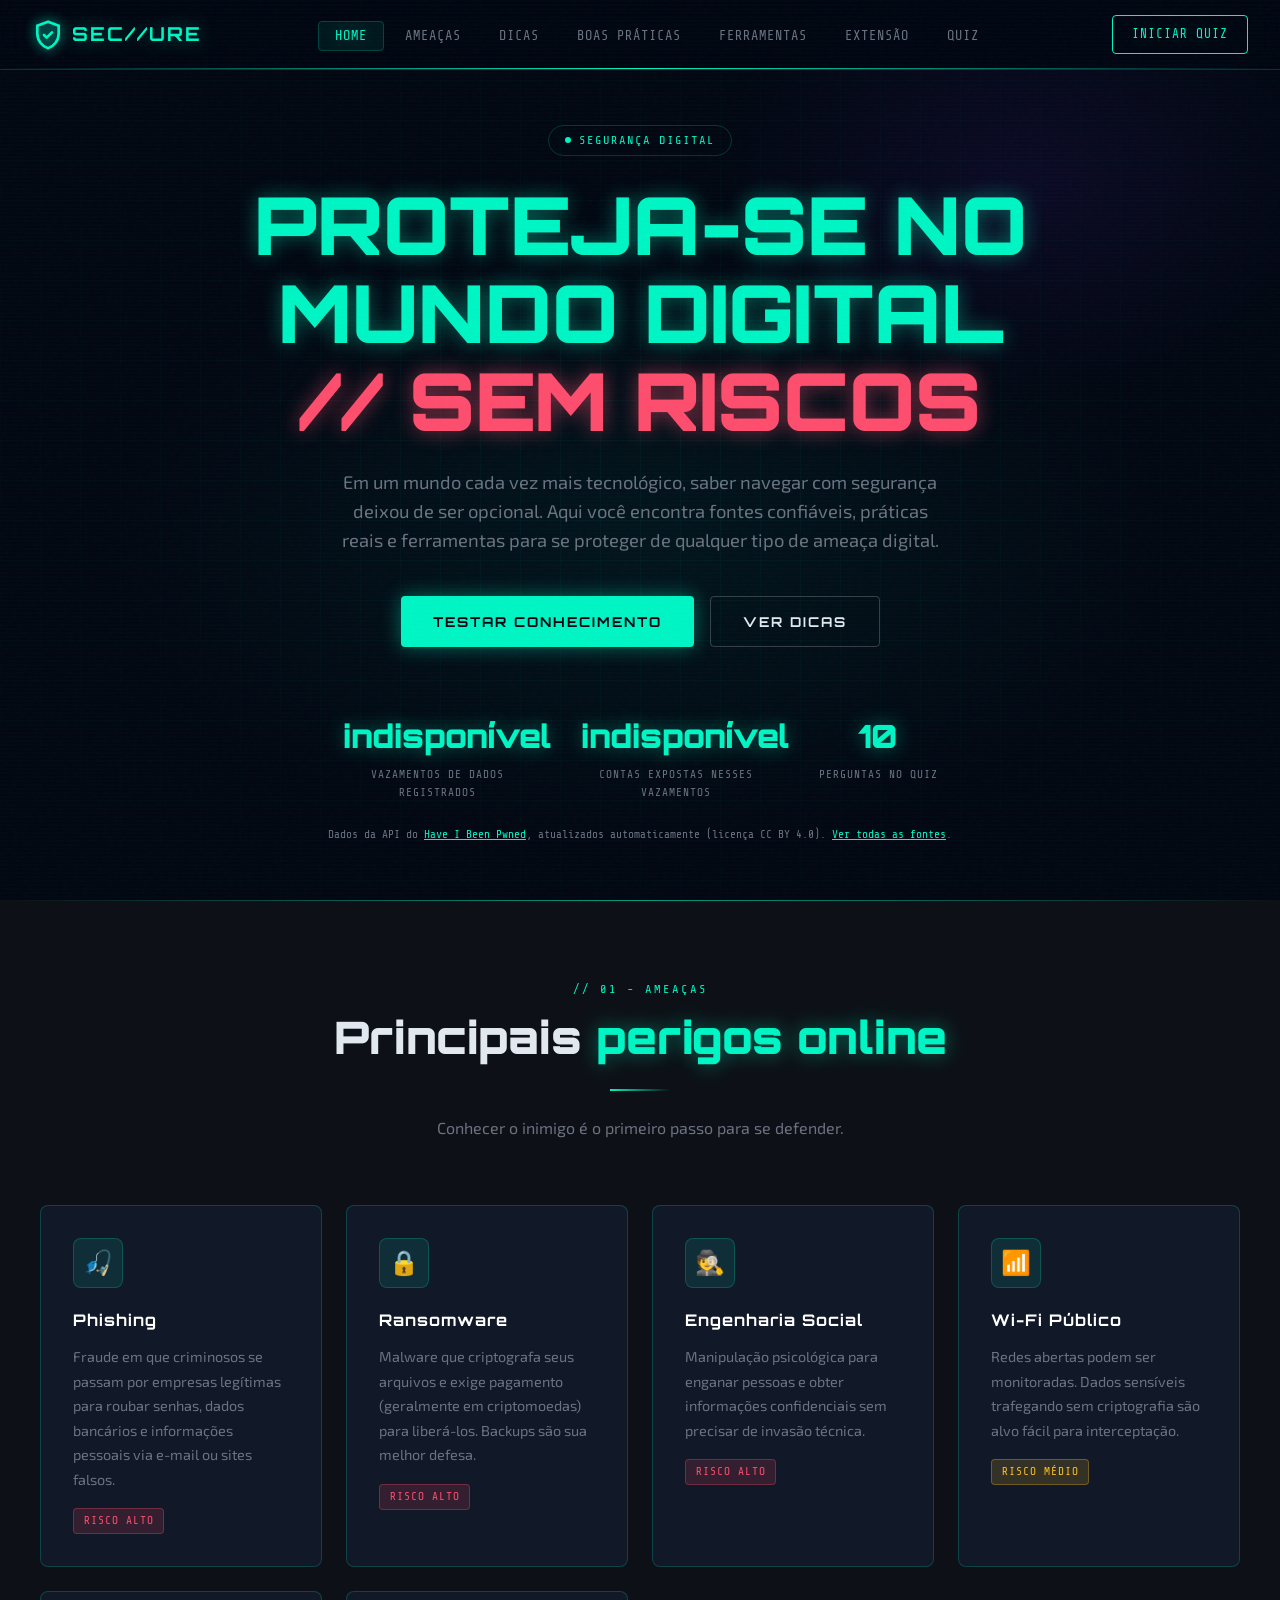
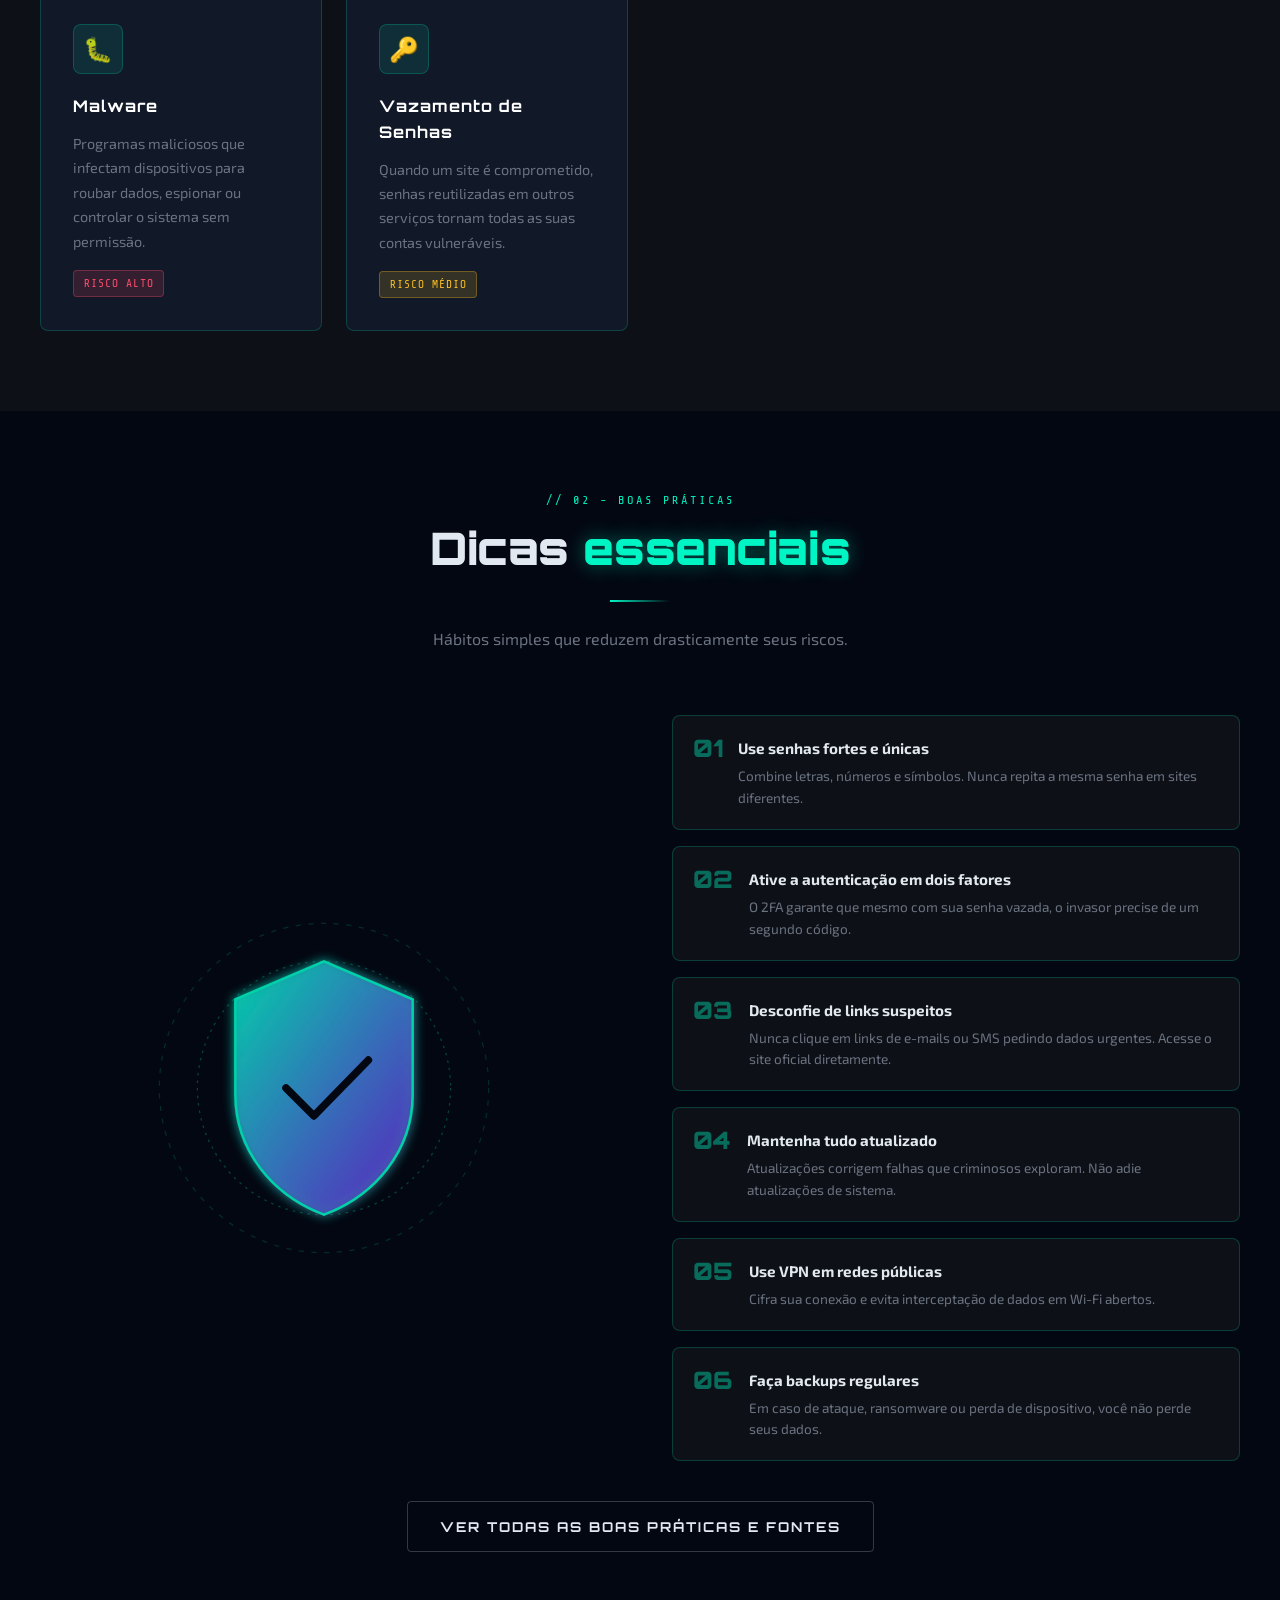
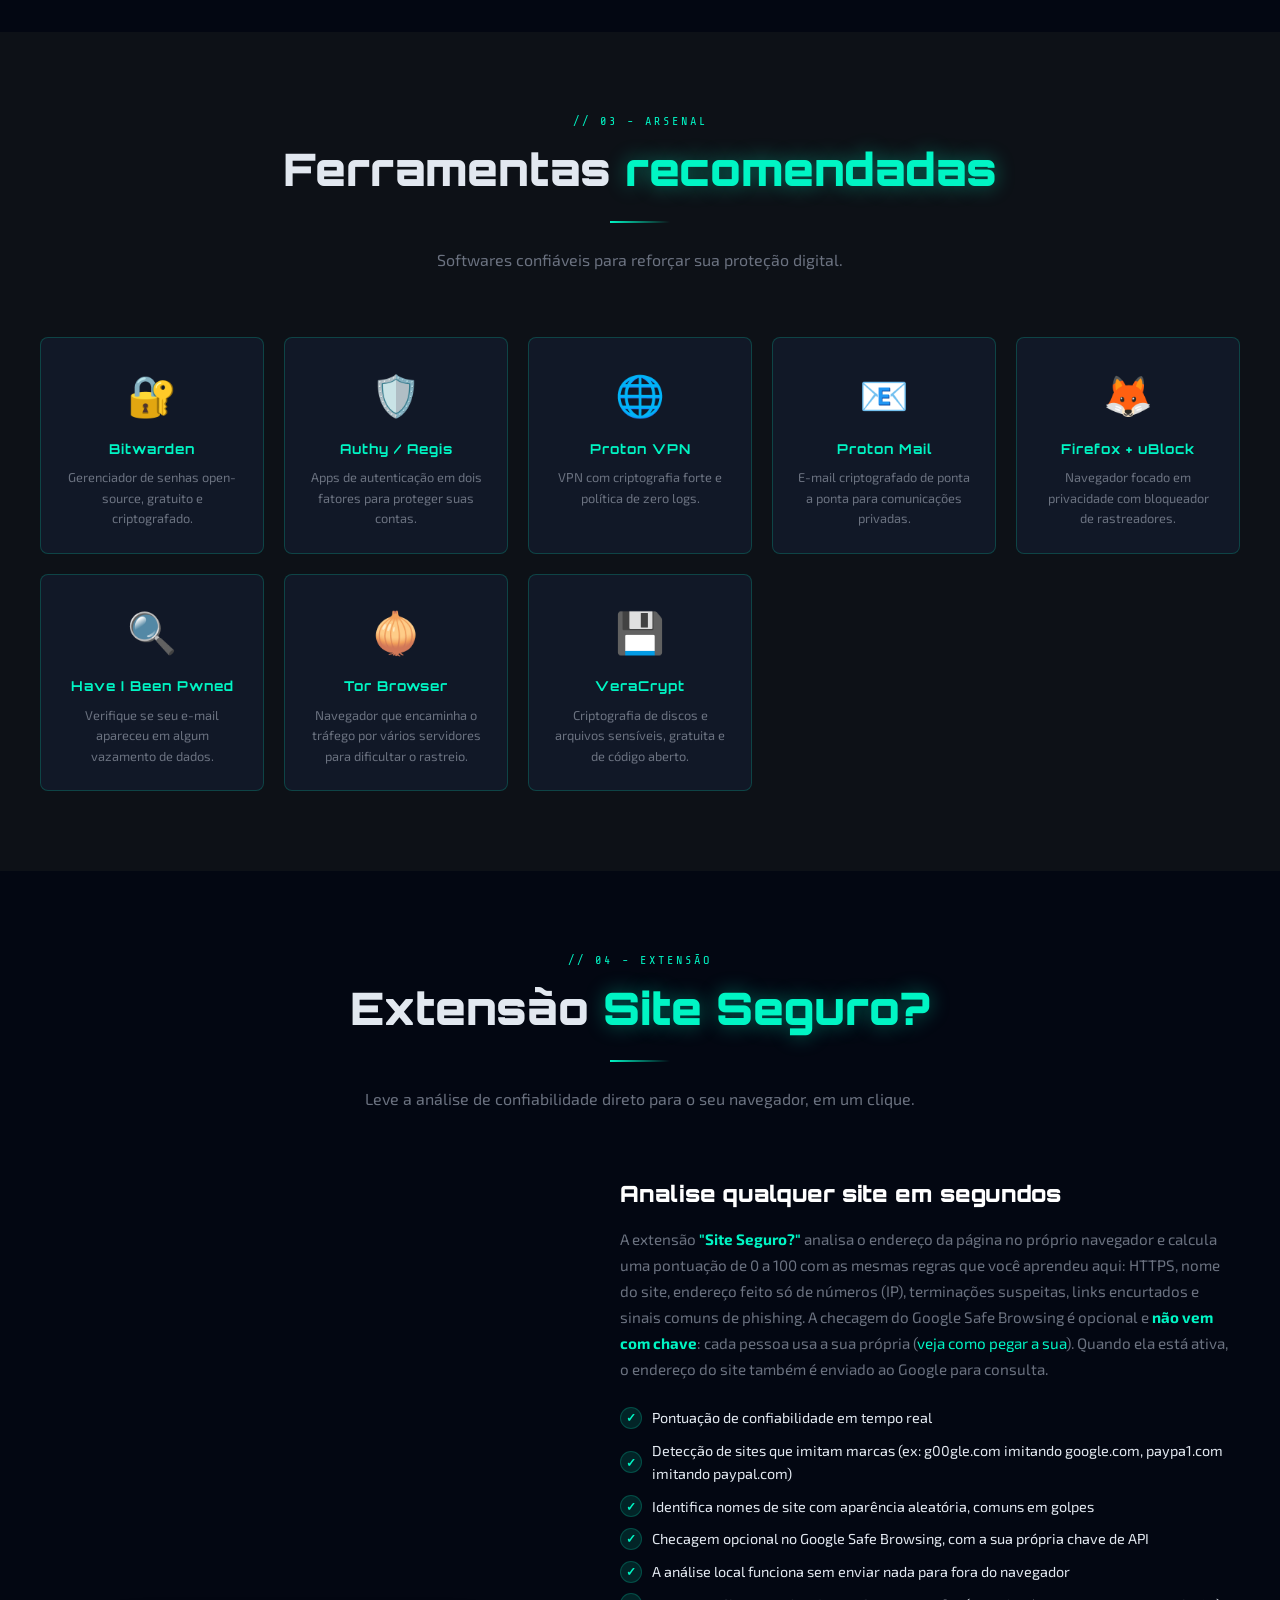
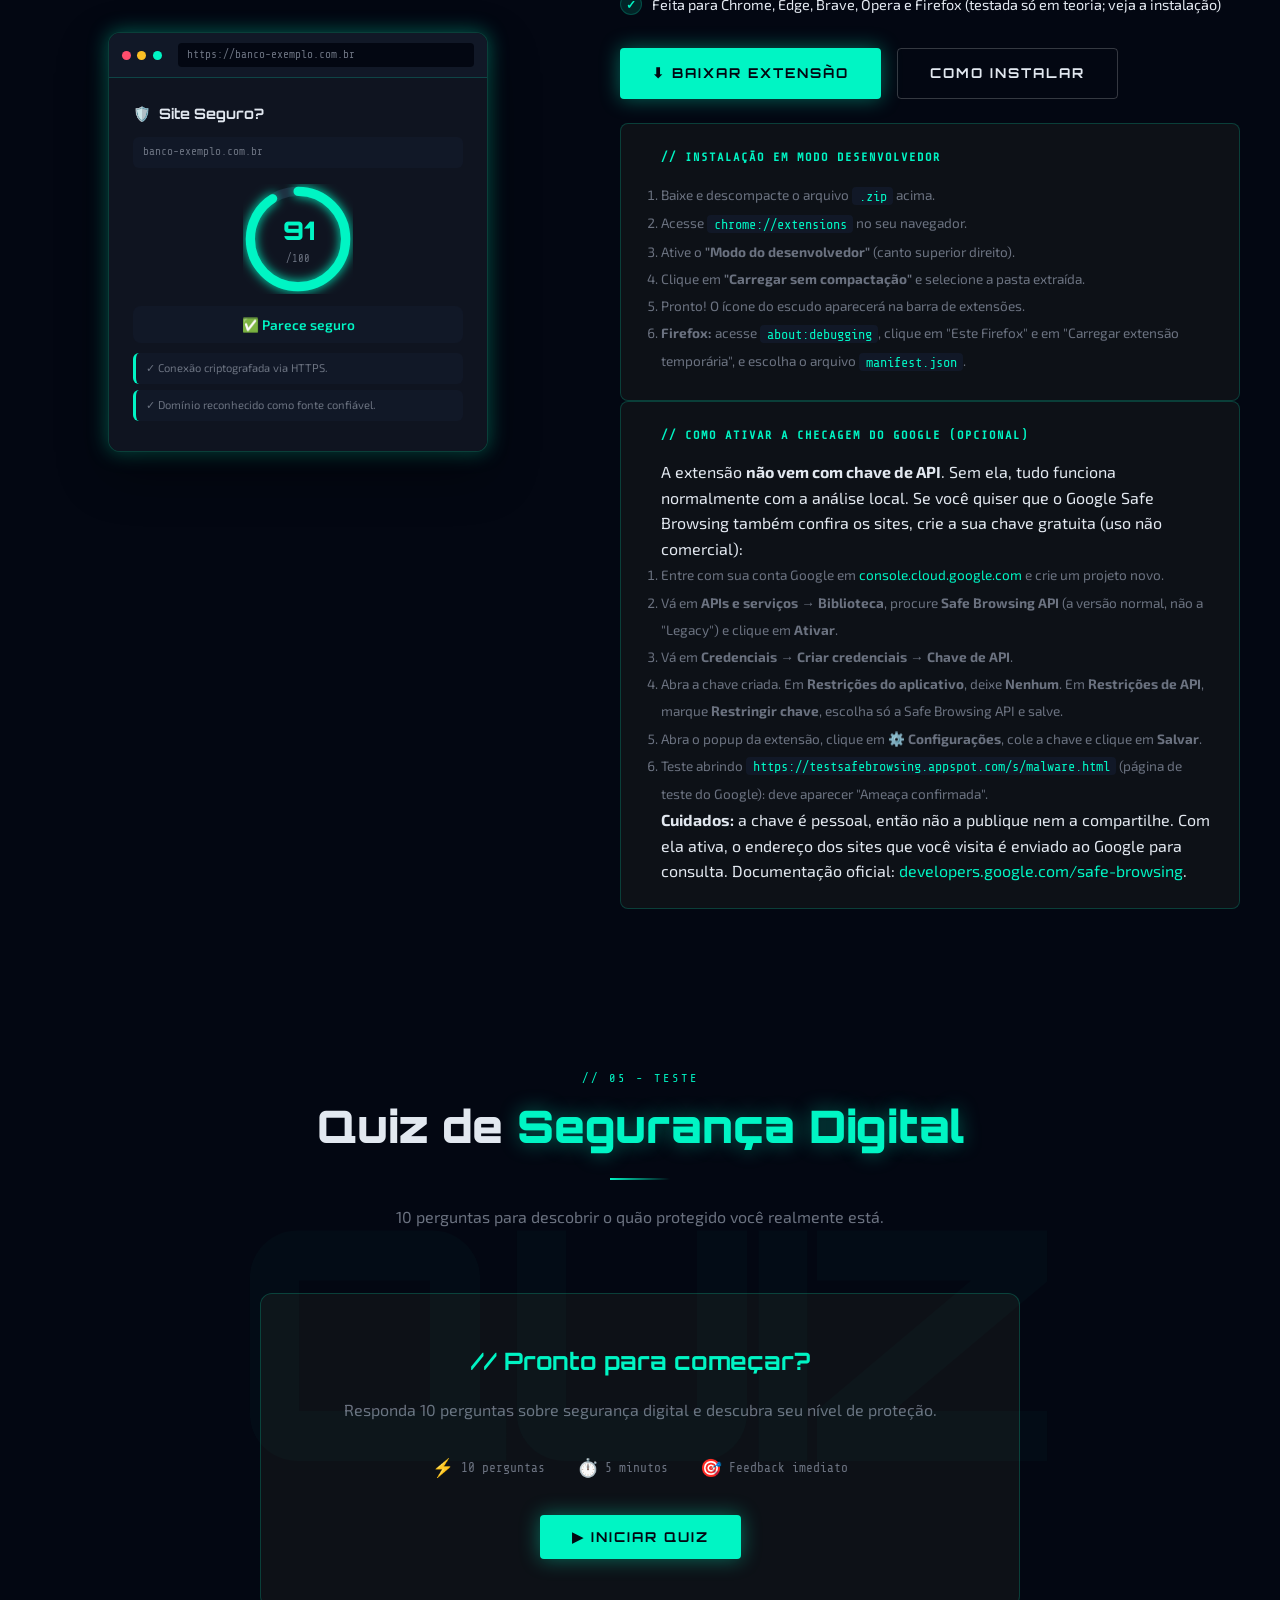
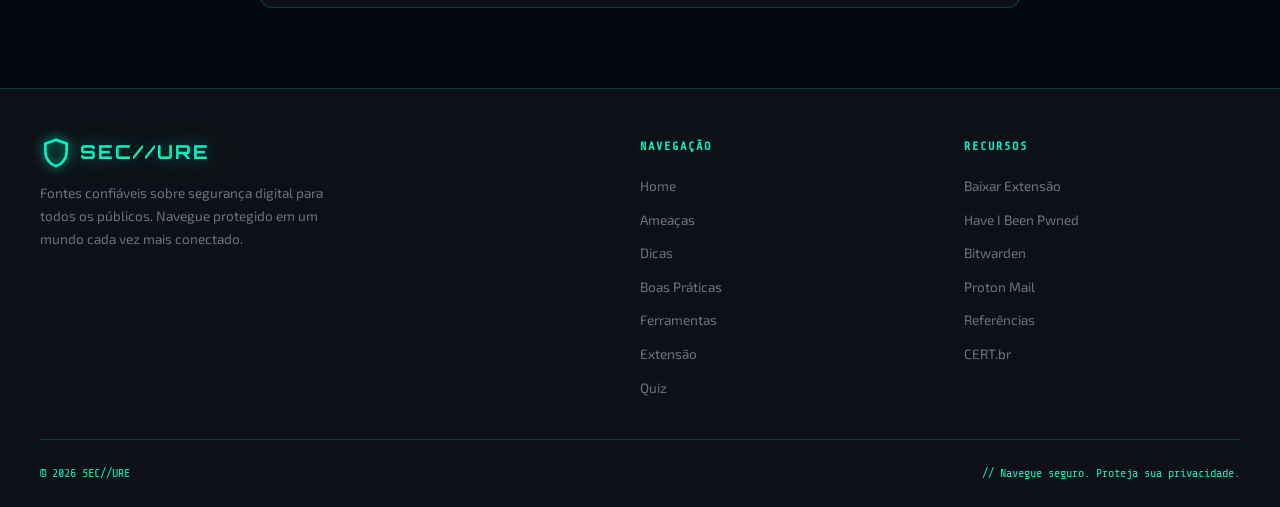
==== commit f0ba4ff9: "correção" ====
--- a/index.html
+++ b/index.html
@@ -3,8 +3,8 @@
 <head>
   <meta charset="UTF-8" />
   <meta name="viewport" content="width=device-width, initial-scale=1.0" />
-  <meta name="description" content="Segurança Digital — aprenda a navegar com segurança no mundo digital. Dicas, ameaças, ferramentas e quiz interativo." />
-  <title>Segurança Digital — Proteja-se no Mundo Digital</title>
+  <meta name="description" content="Segurança Digital - aprenda a navegar com segurança no mundo digital. Dicas, ameaças, ferramentas e quiz interativo." />
+  <title>Segurança Digital - Proteja-se no Mundo Digital</title>
   <meta name="theme-color" content="#030712" />
   <link rel="icon" href="./favicon.svg" type="image/svg+xml" />
   <link rel="icon" href="./favicon.ico" sizes="any" />
@@ -18,6 +18,7 @@
 </head>
 <body>
 
+  <!-- Menu do topo -->
   <nav class="navbar">
     <a href="#home" class="nav-logo">
       <svg class="shield-icon" viewBox="0 0 24 24">
@@ -30,6 +31,7 @@
       <li><a href="#home">Home</a></li>
       <li><a href="#ameacas">Ameaças</a></li>
       <li><a href="#dicas">Dicas</a></li>
+      <li><a href="boas-praticas.html">Boas Práticas</a></li>
       <li><a href="#ferramentas">Ferramentas</a></li>
       <li><a href="#extensao">Extensão</a></li>
       <li><a href="#quiz">Quiz</a></li>
@@ -39,6 +41,8 @@
       <span></span><span></span><span></span>
     </button>
   </nav>
+
+  <!-- Início: título, números atualizados pela API e botões -->
 
   <section class="hero" id="home">
     <div class="hero-bg"></div>
@@ -62,28 +66,33 @@
       </div>
       <div class="hero-stats">
         <div class="stat">
-          <div class="stat-number" data-counter="12195" data-suffix="">0</div>
-          <div class="stat-label">Violações de dados confirmadas e analisadas em 2025*</div>
+          <div class="stat-number" id="stat-vazamentos">...</div>
+          <div class="stat-label">Vazamentos de dados registrados</div>
         </div>
         <div class="stat">
-          <div class="stat-number" data-counter="60" data-suffix="%">0</div>
-          <div class="stat-label">Violações com envolvimento humano*</div>
+          <div class="stat-number" id="stat-contas">...</div>
+          <div class="stat-label">Contas expostas nesses vazamentos</div>
         </div>
         <div class="stat">
-          <div class="stat-number" data-counter="10" data-suffix="">0</div>
+          <div class="stat-number" id="stat-quiz">0</div>
           <div class="stat-label">Perguntas no quiz</div>
         </div>
       </div>
       <p class="stats-fonte">
-        * Fonte: <a href="https://www.verizon.com/business/resources/reports/dbir/" target="_blank" rel="noopener">Verizon, Data Breach Investigations Report 2025</a>.
+        <span id="ultimo-vazamento"></span>
+        Dados da API do <a href="https://haveibeenpwned.com" target="_blank" rel="noopener">Have I Been Pwned</a>,
+        atualizados automaticamente (licença CC BY 4.0).
+        <a href="boas-praticas.html#referencias">Ver todas as fontes</a>.
       </p>
     </div>
   </section>
+
+  <!-- Ameaças: principais golpes e ataques -->
 
   <section id="ameacas">
     <div class="container">
       <div class="section-header animate-up">
-        <span class="section-tag">// 01 — Ameaças</span>
+        <span class="section-tag">// 01 - Ameaças</span>
         <h2 class="section-title">Principais <span>perigos online</span></h2>
         <div class="divider"></div>
         <p class="section-subtitle">
@@ -131,10 +140,12 @@
     </div>
   </section>
 
+  <!-- Dicas: hábitos simples de segurança -->
+
   <section id="dicas">
     <div class="container">
       <div class="section-header animate-up">
-        <span class="section-tag">// 02 — Boas práticas</span>
+        <span class="section-tag">// 02 - Boas práticas</span>
         <h2 class="section-title">Dicas <span>essenciais</span></h2>
         <div class="divider"></div>
         <p class="section-subtitle">
@@ -207,13 +218,18 @@
           </div>
         </div>
       </div>
+      <p class="animate-up" style="text-align:center;margin-top:2.5rem;">
+        <a href="boas-praticas.html" class="btn-secondary">Ver todas as boas práticas e fontes</a>
+      </p>
     </div>
   </section>
+
+  <!-- Ferramentas recomendadas -->
 
   <section id="ferramentas">
     <div class="container">
       <div class="section-header animate-up">
-        <span class="section-tag">// 03 — Arsenal</span>
+        <span class="section-tag">// 03 - Arsenal</span>
         <h2 class="section-title">Ferramentas <span>recomendadas</span></h2>
         <div class="divider"></div>
         <p class="section-subtitle">
@@ -265,10 +281,12 @@
     </div>
   </section>
 
+  <!-- Extensão Site Seguro: download, instalação e como usar a chave de API -->
+
   <section id="extensao">
     <div class="container">
       <div class="section-header animate-up">
-        <span class="section-tag">// 04 — Extensão</span>
+        <span class="section-tag">// 04 - Extensão</span>
         <h2 class="section-title">Extensão <span>Site Seguro?</span></h2>
         <div class="divider"></div>
         <p class="section-subtitle">
@@ -311,20 +329,22 @@
         <div class="extension-info">
           <h3>Analise qualquer site em segundos</h3>
           <p class="extension-desc">
-            A extensão <strong>"Site Seguro?"</strong> roda 100% localmente no seu
-            navegador — sem enviar seus dados de navegação para nenhum servidor.
-            Ela calcula uma pontuação de 0 a 100 usando as mesmas heurísticas de
-            segurança que você aprendeu aqui: HTTPS, reputação de domínio, uso de
-            endereço IP, punycode, TLDs suspeitos, encurtadores de link e padrões
-            comuns de phishing.
+            A extensão <strong>"Site Seguro?"</strong> analisa o endereço da página no
+            próprio navegador e calcula uma pontuação de 0 a 100 com as mesmas
+            regras que você aprendeu aqui: HTTPS, nome do site, endereço feito só
+            de números (IP), terminações suspeitas, links encurtados e sinais
+            comuns de phishing. A checagem do Google Safe Browsing é opcional e
+            <strong>não vem com chave</strong>: cada pessoa usa a sua própria
+            (<a href="#chave-api">veja como pegar a sua</a>). Quando ela está ativa, o
+            endereço do site também é enviado ao Google para consulta.
           </p>
           <ul class="extension-features">
             <li><span class="feature-check">✓</span> Pontuação de confiabilidade em tempo real</li>
-            <li><span class="feature-check">✓</span> Detecção de typosquatting (ex: g00gle.com, paypa1.com)</li>
-            <li><span class="feature-check">✓</span> Identifica domínios com aparência de malware (DGA)</li>
-            <li><span class="feature-check">✓</span> Checagem opcional na base do Google Safe Browsing</li>
-            <li><span class="feature-check">✓</span> Funciona offline, sem coleta de dados</li>
-            <li><span class="feature-check">✓</span> Compatível com Chrome, Edge e Brave</li>
+            <li><span class="feature-check">✓</span> Detecção de sites que imitam marcas (ex: g00gle.com imitando google.com, paypa1.com imitando paypal.com)</li>
+            <li><span class="feature-check">✓</span> Identifica nomes de site com aparência aleatória, comuns em golpes</li>
+            <li><span class="feature-check">✓</span> Checagem opcional no Google Safe Browsing, com a sua própria chave de API</li>
+            <li><span class="feature-check">✓</span> A análise local funciona sem enviar nada para fora do navegador</li>
+            <li><span class="feature-check">✓</span> Feita para Chrome, Edge, Brave, Opera e Firefox (testada só em teoria; veja a instalação)</li>
           </ul>
           <div class="extension-btns">
             <a href="./site-checker-extension.zip" download class="btn-primary">⬇ Baixar Extensão</a>
@@ -339,17 +359,43 @@
               <li>Ative o <strong>"Modo do desenvolvedor"</strong> (canto superior direito).</li>
               <li>Clique em <strong>"Carregar sem compactação"</strong> e selecione a pasta extraída.</li>
               <li>Pronto! O ícone do escudo aparecerá na barra de extensões.</li>
+              <li><strong>Firefox:</strong> acesse <code>about:debugging</code>, clique em "Este Firefox" e em "Carregar extensão temporária", e escolha o arquivo <code>manifest.json</code>.</li>
             </ol>
           </div>
+
+          <div id="chave-api" class="install-steps">
+            <h4>// Como ativar a checagem do Google (opcional)</h4>
+            <p>
+              A extensão <strong>não vem com chave de API</strong>. Sem ela, tudo funciona
+              normalmente com a análise local. Se você quiser que o Google Safe Browsing também
+              confira os sites, crie a sua chave gratuita (uso não comercial):
+            </p>
+            <ol>
+              <li>Entre com sua conta Google em <a href="https://console.cloud.google.com" target="_blank" rel="noopener">console.cloud.google.com</a> e crie um projeto novo.</li>
+              <li>Vá em <strong>APIs e serviços → Biblioteca</strong>, procure <strong>Safe Browsing API</strong> (a versão normal, não a "Legacy") e clique em <strong>Ativar</strong>.</li>
+              <li>Vá em <strong>Credenciais → Criar credenciais → Chave de API</strong>.</li>
+              <li>Abra a chave criada. Em <strong>Restrições do aplicativo</strong>, deixe <strong>Nenhum</strong>. Em <strong>Restrições de API</strong>, marque <strong>Restringir chave</strong>, escolha só a Safe Browsing API e salve.</li>
+              <li>Abra o popup da extensão, clique em <strong>⚙️ Configurações</strong>, cole a chave e clique em <strong>Salvar</strong>.</li>
+              <li>Teste abrindo <code>https://testsafebrowsing.appspot.com/s/malware.html</code> (página de teste do Google): deve aparecer "Ameaça confirmada".</li>
+            </ol>
+            <p>
+              <strong>Cuidados:</strong> a chave é pessoal, então não a publique nem a compartilhe.
+              Com ela ativa, o endereço dos sites que você visita é enviado ao Google para consulta.
+              Documentação oficial: <a href="https://developers.google.com/safe-browsing/" target="_blank" rel="noopener">developers.google.com/safe-browsing</a>.
+            </p>
+          </div>
+
         </div>
       </div>
     </div>
   </section>
+
+  <!-- Quiz de segurança (a lógica está no main.js) -->
 
   <section id="quiz">
     <div class="container">
       <div class="section-header animate-up">
-        <span class="section-tag">// 05 — Teste</span>
+        <span class="section-tag">// 05 - Teste</span>
         <h2 class="section-title">Quiz de <span>Segurança Digital</span></h2>
         <div class="divider"></div>
         <p class="section-subtitle">
@@ -362,8 +408,8 @@
           <h3>// Pronto para começar?</h3>
           <p>Responda 10 perguntas sobre segurança digital e descubra seu nível de proteção.</p>
           <div class="quiz-meta">
-            <div class="quiz-meta-item"><span>⚡</span><span>10 perguntas</span></div>
-            <div class="quiz-meta-item"><span>⏱️</span><span>~5 minutos</span></div>
+            <div class="quiz-meta-item"><span>⚡</span><span id="quiz-meta-perguntas">10 perguntas</span></div>
+            <div class="quiz-meta-item"><span>⏱️</span><span>5 minutos</span></div>
             <div class="quiz-meta-item"><span>🎯</span><span>Feedback imediato</span></div>
           </div>
           <button id="quiz-start-btn" class="btn-primary">▶ Iniciar Quiz</button>
@@ -381,7 +427,7 @@
           </div>
           <div class="quiz-nav">
             <button id="quiz-next-btn" class="btn-primary" style="display:none;">
-              Próxima →
+              Próxima
             </button>
           </div>
         </div>
@@ -421,6 +467,7 @@
     </div>
   </section>
 
+  <!-- Rodapé -->
   <footer>
     <div class="footer-grid">
       <div class="footer-brand">
@@ -438,6 +485,7 @@
           <li><a href="#home">Home</a></li>
           <li><a href="#ameacas">Ameaças</a></li>
           <li><a href="#dicas">Dicas</a></li>
+          <li><a href="boas-praticas.html">Boas Práticas</a></li>
           <li><a href="#ferramentas">Ferramentas</a></li>
           <li><a href="#extensao">Extensão</a></li>
           <li><a href="#quiz">Quiz</a></li>
@@ -450,6 +498,7 @@
           <li><a href="https://haveibeenpwned.com" target="_blank" rel="noopener">Have I Been Pwned</a></li>
           <li><a href="https://bitwarden.com" target="_blank" rel="noopener">Bitwarden</a></li>
           <li><a href="https://proton.me/mail" target="_blank" rel="noopener">Proton Mail</a></li>
+          <li><a href="boas-praticas.html#referencias">Referências</a></li>
           <li><a href="https://www.cert.br" target="_blank" rel="noopener">CERT.br</a></li>
         </ul>
       </div>
--- a/style.css
+++ b/style.css
@@ -1335,3 +1335,17 @@
   *, *::before, *::after { animation-duration: 0.01ms !important; animation-iteration-count: 1 !important; transition-duration: 0.01ms !important; }
   .animate-up { opacity: 1; transform: none; }
 }
+
+/* página de boas práticas */
+.pagina-topo { padding-top: 8rem; }
+.praticas { display: grid; grid-template-columns: repeat(auto-fit, minmax(320px, 1fr)); gap: 1.5rem; margin-top: 2.5rem; }
+.pratica { background: var(--bg-card); border: 1px solid rgba(0, 245, 196, 0.15); border-radius: 8px; padding: 1.75rem; }
+.pratica-num { font-family: var(--font-mono); color: var(--primary); font-size: 0.85rem; }
+.pratica h2 { margin: 0.4rem 0 0.75rem; font-size: 1.25rem; }
+.pratica p { color: var(--text-muted); line-height: 1.7; margin-bottom: 0.9rem; }
+.pratica .fonte { font-family: var(--font-mono); font-size: 0.75rem; margin-bottom: 0; }
+.pratica .fonte a, .refs a:not(.btn-secondary) { color: var(--primary); text-decoration: underline; }
+.refs { margin-top: 3rem; }
+.refs h2 { margin-bottom: 1rem; }
+.refs ol { padding-left: 1.25rem; color: var(--text-muted); line-height: 1.9; margin-bottom: 1.5rem; }
+.footer-bottom a { color: var(--primary); }
